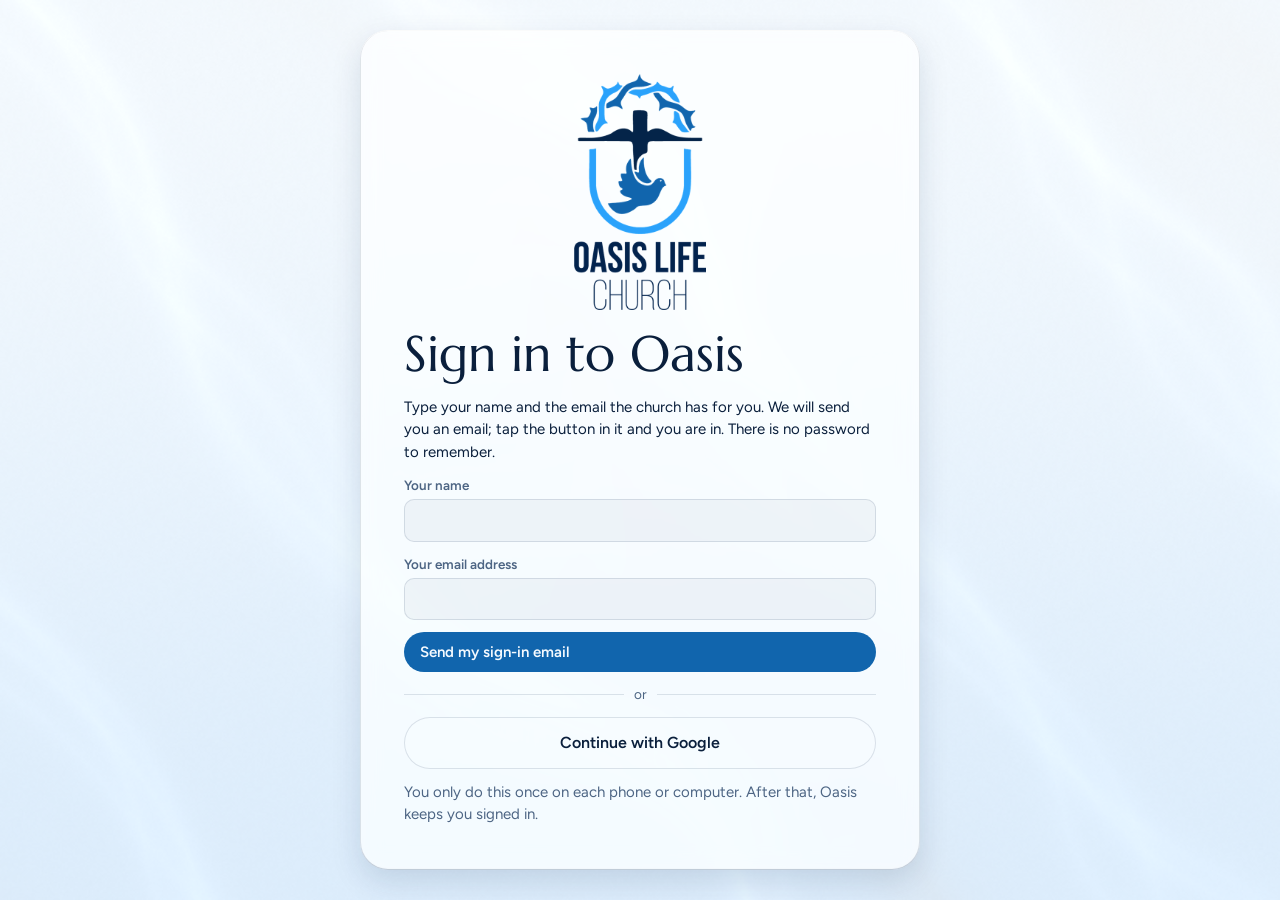
==== index.html @ c2d9fb52 "Shepherd does things: tasks, announcements, chat, prayer, rota answers, cancel meetings, opens scree" ====
<!doctype html>
<html lang="en-GB">
<head>
<meta charset="utf-8">
<meta name="viewport" content="width=device-width,initial-scale=1,viewport-fit=cover">
<meta name="robots" content="noindex">
<meta name="theme-color" content="#020B1A">
<title>Oasis</title>
<link rel="manifest" href="./manifest.webmanifest">
<link rel="icon" type="image/png" sizes="192x192" href="./icon-192.png">
<link rel="apple-touch-icon" href="./apple-touch-icon.png">
<meta name="mobile-web-app-capable" content="yes">
<meta name="apple-mobile-web-app-capable" content="yes">
<meta name="apple-mobile-web-app-title" content="Oasis">
<meta name="apple-mobile-web-app-status-bar-style" content="black-translucent">
  <script type="module" crossorigin src="./assets/web-C8eBvyVL.js"></script>
  <link rel="stylesheet" crossorigin href="./assets/web-D7QcXFnF.css">
</head>
<body>
<canvas id="scene" aria-hidden="true"></canvas>
<canvas id="water" aria-hidden="true"></canvas>
<svg width="0" height="0" style="position:absolute" aria-hidden="true"><defs id="filters"></defs></svg>
<div id="root"></div>
</body>
</html>
---- assets/web-D7QcXFnF.css ----
@font-face{font-family:Marcellus;font-style:normal;font-display:swap;font-weight:400;src:url(./marcellus-latin-ext-400-normal-DkjSXVBo.woff2) format("woff2"),url(./marcellus-latin-ext-400-normal-D06jIo1e.woff) format("woff");unicode-range:U+0100-02BA,U+02BD-02C5,U+02C7-02CC,U+02CE-02D7,U+02DD-02FF,U+0304,U+0308,U+0329,U+1D00-1DBF,U+1E00-1E9F,U+1EF2-1EFF,U+2020,U+20A0-20AB,U+20AD-20C0,U+2113,U+2C60-2C7F,U+A720-A7FF}@font-face{font-family:Marcellus;font-style:normal;font-display:swap;font-weight:400;src:url(./marcellus-latin-400-normal-86dSXJnk.woff2) format("woff2"),url(./marcellus-latin-400-normal-AvMY561b.woff) format("woff");unicode-range:U+0000-00FF,U+0131,U+0152-0153,U+02BB-02BC,U+02C6,U+02DA,U+02DC,U+0304,U+0308,U+0329,U+2000-206F,U+20AC,U+2122,U+2191,U+2193,U+2212,U+2215,U+FEFF,U+FFFD}@font-face{font-family:Figtree Variable;font-style:normal;font-display:swap;font-weight:300 900;src:url(./figtree-latin-ext-wght-normal-DCwSJGxG.woff2) format("woff2-variations");unicode-range:U+0100-02BA,U+02BD-02C5,U+02C7-02CC,U+02CE-02D7,U+02DD-02FF,U+0304,U+0308,U+0329,U+1D00-1DBF,U+1E00-1E9F,U+1EF2-1EFF,U+2020,U+20A0-20AB,U+20AD-20C0,U+2113,U+2C60-2C7F,U+A720-A7FF}@font-face{font-family:Figtree Variable;font-style:normal;font-display:swap;font-weight:300 900;src:url(./figtree-latin-wght-normal-D_ZTVpCC.woff2) format("woff2-variations");unicode-range:U+0000-00FF,U+0131,U+0152-0153,U+02BB-02BC,U+02C6,U+02DA,U+02DC,U+0304,U+0308,U+0329,U+2000-206F,U+20AC,U+2122,U+2191,U+2193,U+2212,U+2215,U+FEFF,U+FFFD}:root{--ink: #F8F1E7;--muted: #CDC1B4;--accent: #F2BC62;--on-accent: #20140A;--pane: rgba(15, 9, 18, .56);--thick: rgba(13, 8, 16, .87);--line: rgba(255, 255, 255, .13);--edge: rgba(255, 235, 205, .3);--glint: rgba(255, 226, 180, .14);--shade: rgba(5, 0, 8, .55);--comm: #FF7D92;--thanks: #F7C56C;--fus: #8FAEFF;--spec: #5FE3B3;--hot: #FF9DAD;--warm: #F7C56C;--good: #6FE3B6;--display: "Marcellus", "Trajan Pro", Georgia, serif;--body: "Figtree Variable", "Segoe UI", system-ui, sans-serif;color-scheme:dark}*{box-sizing:border-box}html,body{margin:0;min-height:100%}html{-webkit-text-size-adjust:100%;text-size-adjust:100%}body{background:linear-gradient(150deg,#2b0a18,#0e1540 50%,#0a2a22) fixed;color:var(--ink);font:15px/1.5 var(--body)}#scene{position:fixed;inset:0;width:100%;height:100%;z-index:-1;display:block}button{font:inherit;color:inherit;background:none;border:0;cursor:pointer;text-align:left}input,select,textarea{font:inherit;color:var(--ink);background:#ffffff12;border:1px solid var(--line);border-radius:10px;padding:9px 11px;width:100%;min-height:40px}select option{background:#1a1020;color:var(--ink)}input[type=checkbox]{width:18px;height:18px;min-height:0;accent-color:var(--accent)}::placeholder{color:var(--muted);opacity:.75}:focus-visible{outline:2px solid var(--accent);outline-offset:2px}h1,h2,h3,p,ol{margin:0;padding:0}h1,h2{font-family:var(--display);font-weight:400}h1{text-wrap:balance}h2{font-size:1.35rem;line-height:1.2}.dim{color:var(--muted)}.pane,.thick{position:relative;isolation:isolate;border-radius:20px;box-shadow:inset 0 1px 0 var(--edge),inset 0 0 0 1px var(--line),0 18px 44px var(--shade)}.pane{background:var(--pane);-webkit-backdrop-filter:blur(16px) saturate(150%);backdrop-filter:blur(16px) saturate(150%)}.thick{background:var(--thick);-webkit-backdrop-filter:blur(14px);backdrop-filter:blur(14px)}.pane:after,.thick:after{content:"";position:absolute;inset:0;border-radius:inherit;pointer-events:none;z-index:-1;background:radial-gradient(420px circle at var(--mx, -999px) var(--my, -999px),var(--glint),transparent 70%)}.liquid{background:linear-gradient(135deg,var(--glint),transparent 58%),#0f09124d;-webkit-backdrop-filter:blur(10px) saturate(170%);backdrop-filter:blur(10px) saturate(170%);box-shadow:inset 0 1px 1px var(--edge),inset 0 -1px 1px var(--line),inset 0 0 0 1px var(--line),0 12px 30px var(--shade)}@media(prefers-reduced-transparency:reduce){.pane,.liquid{background:var(--thick)}}.shell{display:grid;grid-template-columns:216px minmax(0,1fr);gap:22px;padding:16px max(16px,env(safe-area-inset-right,0px)) 40px max(16px,env(safe-area-inset-left,0px));max-width:1500px;margin-inline:auto;align-items:start}.rail{position:sticky;top:16px;border-radius:22px;padding:14px 12px;display:grid;gap:10px;z-index:5}.mark{font:1.7rem/1.1 var(--display);padding:4px 12px 8px}nav{position:relative;display:grid;gap:3px}nav button{position:relative;z-index:1;display:flex;align-items:center;gap:11px;height:44px;padding:0 12px;border-radius:14px;font-weight:600;color:var(--muted);transition:color .25s}nav button:hover,nav button[aria-current]{color:var(--ink)}nav svg{width:19px;height:19px;flex:none;fill:none;stroke:currentColor;stroke-width:1.7;stroke-linecap:round;stroke-linejoin:round}nav em{margin-left:auto;font:700 .72rem var(--body);padding:1px 8px;border-radius:99px;background:var(--line);color:var(--ink)}.navpill{position:absolute;left:0;top:0;border-radius:14px;transition:transform .55s cubic-bezier(.3,1.4,.5,1)}.filestate{display:grid;gap:1px;padding:10px 12px 2px;border-top:1px solid var(--line);font-size:.8rem;min-width:0}.filestate b{font-weight:600;white-space:nowrap;overflow:hidden;text-overflow:ellipsis}.filestate span{color:var(--muted)}.stage{min-width:0}.view{display:grid;gap:18px;min-width:0}.previewing{padding:8px 14px;margin-bottom:14px;border-radius:12px;background:var(--thick);color:var(--warm);font-weight:600}.hero{display:grid;grid-template-columns:minmax(0,1fr) minmax(300px,470px);gap:24px;align-items:center;min-height:440px}.hero-text{min-width:0;text-shadow:0 2px 22px rgba(0,0,0,.65)}.when{font:1.65rem/1.2 var(--display);color:var(--accent)}.hero h1{font-size:clamp(2.6rem,5.4vw,5rem);line-height:1.02;margin:8px 0 14px}.lede{font-size:1.08rem;max-width:52ch}.gap{margin-top:10px;max-width:58ch}.glassbtn{margin-top:18px;padding:11px 22px;border-radius:99px;font-weight:700;background:var(--accent);color:var(--on-accent);text-shadow:none}.glassbtn:hover{filter:brightness(1.08)}.summary{font:1.45rem/1.3 var(--display);text-shadow:0 2px 18px rgba(0,0,0,.7)}.summary b{font-weight:400;color:var(--accent)}.summary .hotnum{color:var(--hot)}.grid-a{display:grid;grid-template-columns:minmax(0,1.45fr) minmax(300px,1fr);gap:18px;align-items:start}.grid-b{display:grid;grid-template-columns:repeat(2,minmax(0,1fr));gap:18px;align-items:start}.grid-c{display:grid;grid-template-columns:minmax(0,2.3fr) minmax(260px,1fr);gap:18px;align-items:start}.col{display:grid;gap:18px;min-width:0}.panel{padding:20px 22px;min-width:0;display:grid;gap:10px;align-content:start}.phead{display:flex;justify-content:space-between;align-items:baseline;gap:12px}.link{color:var(--accent);font-weight:600;text-decoration:underline;text-underline-offset:3px;text-decoration-color:transparent;padding:2px 0}.link:hover{text-decoration-color:currentColor}.focus{list-style:none;counter-reset:f;display:grid}.focus li{counter-increment:f;border-top:1px solid var(--line)}.focus li:first-child{border-top:0}.focus button{position:relative;display:grid;gap:2px;width:100%;padding:12px 8px 12px 44px;border-radius:10px}.focus button:before{content:counter(f);position:absolute;left:8px;top:9px;font:1.5rem/1.2 var(--display);color:var(--accent)}.focus button:hover,.eline:hover,.pick:hover,tbody tr:hover{background:#ffffff0d}.ft{font-weight:600}.fm{font-size:.88rem}.fy{font-size:.8rem;color:var(--muted)}.bignum{font:3rem/1 var(--display);color:var(--hot)}.bignum span{font-size:1.1rem;color:var(--ink)}.eline{display:grid;grid-template-columns:48px minmax(0,1fr);gap:8px;align-items:center;padding:7px 6px;border-radius:10px;width:100%}.eday{font:1.5rem/1 var(--display);text-align:center}.eday small{display:block;font:.72rem var(--body);color:var(--muted);margin-top:2px}.ename{display:block;line-height:1.3}.dot{display:inline-block;width:9px;height:9px;border-radius:50%;margin-right:8px;background:var(--c);vertical-align:1px;flex:none}.c-comm{--c: var(--comm)}.c-thanks{--c: var(--thanks)}.c-fus{--c: var(--fus)}.c-spec{--c: var(--spec)}.state{display:inline-block;font-size:.76rem;font-weight:700;padding:1px 9px;border-radius:99px;border:1px solid currentColor;white-space:nowrap;text-shadow:none}.state.hot{color:var(--hot)}.state.warm{color:var(--warm)}.state.good{color:var(--good)}.state.quiet{color:var(--muted)}.rose{position:relative;width:100%;max-width:470px;aspect-ratio:1;justify-self:end;filter:drop-shadow(0 22px 50px rgba(0,0,0,.55))}.rose svg{width:100%;height:100%;display:block;overflow:visible}.lead-ring{fill:#060309db;stroke:#ffebcd57;stroke-width:1.5}.pane-glass{stroke:#060309f2;stroke-width:2.5;transition:filter .25s}.pane-glass.off{opacity:.55}.pane-g{cursor:pointer;outline:none}.pane-g .pane-glass{filter:brightness(.72) saturate(1.05)}.pane-g.on .pane-glass{filter:brightness(1.12) saturate(1.2)}.pane-g:focus-visible .pane-glass{stroke:var(--ink);stroke-width:3}.pane-g text{font:19px var(--display);fill:#fff;pointer-events:none;paint-order:stroke;stroke:#0000008c;stroke-width:3px}.rose-lens{position:absolute;left:50%;top:50%;width:41%;aspect-ratio:1;transform:translate(-50%,-50%);border-radius:50%;display:grid;align-content:center;justify-items:center;text-align:center;gap:2px;padding:12px;background:linear-gradient(140deg,var(--glint),transparent 55%),#0a050e9e;-webkit-backdrop-filter:blur(6px) saturate(160%);backdrop-filter:blur(6px) saturate(160%);box-shadow:inset 0 2px 2px var(--edge),inset 0 -2px 3px var(--line),0 10px 26px var(--shade);pointer-events:none}.rose-lens b{font:400 1.2rem/1.1 var(--display);color:var(--accent)}.rose-name{font-size:.8rem;font-weight:600;line-height:1.22;display:-webkit-box;-webkit-line-clamp:3;-webkit-box-orient:vertical;overflow:hidden}.rose-lens small{font-size:.72rem;color:var(--muted)}.pagehead{display:flex;flex-wrap:wrap;gap:10px 20px;justify-content:space-between;align-items:center;padding:6px 2px;text-shadow:0 2px 18px rgba(0,0,0,.7)}.pagehead h1{font-size:clamp(2.2rem,4.2vw,3.5rem);line-height:1.05}.pagehead .dim{color:var(--ink)}.row{display:flex;flex-wrap:wrap;gap:8px;align-items:center}.row input{width:auto;flex:1 1 130px;min-width:0}.btn{padding:8px 16px;min-height:40px;border-radius:99px;background:#ffffff1a;font-weight:600;box-shadow:inset 0 0 0 1px var(--line);text-shadow:none;white-space:nowrap}.btn:hover{background:#ffffff2b}.btn.primary{background:var(--accent);color:var(--on-accent);box-shadow:none}.btn.primary:hover{filter:brightness(1.08);background:var(--accent)}.btn.small{min-height:34px;padding:5px 13px;font-size:.86rem}.btn:disabled{opacity:.6;cursor:default}.round{width:40px;height:40px;border-radius:50%;background:#ffffff1f;text-align:center;font-size:1.25rem;line-height:1;text-shadow:none}.round:hover{background:#fff3}.chips{display:flex;flex-wrap:wrap;gap:6px}.chips button{padding:6px 13px;min-height:36px;border-radius:99px;background:#ffffff17;font-size:.86rem;font-weight:600}.chips button:hover{background:#ffffff29}.chips button[aria-pressed=true]{background:var(--accent);color:var(--on-accent)}.filters{display:grid;gap:9px;margin-bottom:4px}.search{max-width:340px}.check{display:flex;gap:9px;align-items:center;font-weight:500}.scroll{overflow-x:auto}table{width:100%;min-width:620px;border-collapse:collapse}th{text-align:left;font-size:.82rem;font-weight:600;color:var(--muted);padding:8px 12px 8px 4px}td{padding:11px 12px 11px 4px;border-top:1px solid var(--line);vertical-align:top;font-size:.94rem}tbody tr{cursor:pointer}.tt{font-weight:600}.tt .state{margin-left:8px}.n{text-align:right;font-variant-numeric:tabular-nums}.nw{white-space:nowrap}.miss{color:var(--hot);font-weight:600;font-size:.86rem;white-space:nowrap}.empty{color:var(--muted);padding:8px 0}.cal{display:grid;grid-template-columns:repeat(7,minmax(0,1fr));gap:5px}.dow{font-size:.8rem;font-weight:600;color:var(--muted);padding:2px 7px}.day{min-height:98px;padding:7px;border-radius:11px;background:#ffffff0f;display:flex;flex-direction:column;gap:4px;align-items:stretch;min-width:0}.day:hover{background:#ffffff1c}.day.sel{box-shadow:inset 0 0 0 2px var(--accent)}.day b{font-weight:600;font-size:.86rem;font-variant-numeric:tabular-nums}.day.now b{display:inline-grid;place-items:center;width:25px;height:25px;border-radius:50%;background:var(--accent);color:var(--on-accent)}.chip{font-size:.73rem;line-height:1.25;padding-left:7px;border-left:2px solid var(--c);overflow:hidden;display:-webkit-box;-webkit-line-clamp:3;-webkit-box-orient:vertical;word-break:break-word}.legend{display:flex;flex-wrap:wrap;gap:6px 16px;font-size:.84rem;color:var(--muted);margin-top:6px}.pick{display:grid;gap:3px;justify-items:start;padding:10px 8px;border-radius:10px;border-top:1px solid var(--line);width:100%;font-size:.9rem}.pn{font-weight:600;font-size:.96rem;line-height:1.3}.alert{display:grid;grid-template-columns:minmax(0,1fr) auto;gap:12px;padding:12px 0;border-top:1px solid var(--line);align-items:start}.alert p{font-size:.9rem}.at b{font-weight:700}.aa{display:flex;gap:6px}.min{display:grid;gap:7px;padding:12px 0;border-top:1px solid var(--line)}.min:first-child{border-top:0;padding-top:0}.mh{display:flex;justify-content:space-between;align-items:baseline;gap:10px}.seg{display:flex;gap:4px}.seg i{flex:1;height:9px;border-radius:3px;background:#ffffff24}.seg i.on{background:var(--accent)}.file{font-weight:700;word-break:break-word}.wrow{display:grid;grid-template-columns:minmax(0,1fr) 84px;gap:12px;align-items:center;padding:7px 0;border-top:1px solid var(--line)}.wrow label{font-weight:600}.wrow p{font-size:.84rem}.tags{display:flex;flex-wrap:wrap;gap:6px}.tags span{padding:3px 11px;border-radius:99px;background:#ffffff1a;font-size:.88rem}.tags .plain{background:none;padding:0}.lrow{display:grid;grid-template-columns:minmax(0,1fr) auto minmax(0,1fr) auto;gap:10px;padding:6px 0;border-top:1px solid var(--line);font-size:.9rem;align-items:center}.veil{position:fixed;inset:0;z-index:20;background:#06020a73;display:flex;justify-content:flex-end;animation:fade .2s}.sheet{width:min(500px,100%);height:100%;background:#100914eb;-webkit-backdrop-filter:blur(22px) saturate(160%);backdrop-filter:blur(22px) saturate(160%);box-shadow:inset 1px 0 0 var(--edge),-24px 0 60px #00000080;display:flex;flex-direction:column;animation:slide .32s cubic-bezier(.2,.9,.25,1)}.sheet header{display:flex;justify-content:space-between;align-items:center;padding:20px 22px 12px}.sheet h2{font-size:1.7rem}.x{width:40px;height:40px;border-radius:50%;text-align:center;font-size:1.5rem;line-height:1;background:#ffffff1a}.sheet-body{overflow-y:auto;padding:4px 22px 28px;flex:1}.form{display:grid;grid-template-columns:repeat(2,minmax(0,1fr));gap:13px}.field{display:grid;gap:4px;align-content:start;min-width:0}.field>span{font-size:.84rem;font-weight:600;color:var(--muted)}.wide{grid-column:1 / -1}.why,.note{padding:11px 13px;border-radius:12px;background:#ffffff0f;font-size:.9rem;display:grid;gap:6px}.why{display:block}.why span{color:var(--muted)}.why p{margin-top:6px}.note{border-left:3px solid var(--warm);justify-items:start}.linked h3{font:600 .84rem var(--body);color:var(--muted);margin-bottom:4px}.linked small{color:var(--muted)}.actions{display:flex;gap:8px;margin-top:4px}.err{color:var(--hot);font-weight:600}.toast{position:fixed;left:50%;bottom:calc(22px + env(safe-area-inset-bottom,0px));transform:translate(-50%);z-index:30;display:flex;gap:14px;align-items:center;max-width:calc(100vw - 32px);padding:11px 20px;border-radius:99px;background:#140c19e6;font-weight:600;animation:rise .3s}.toast.bad{color:var(--hot);border-radius:16px}.welcome{min-height:100vh;display:grid;place-items:center;padding:24px max(16px,env(safe-area-inset-right,0px)) 24px max(16px,env(safe-area-inset-left,0px))}.welcome-card{width:min(560px,100%);padding:clamp(24px,5vw,44px);border-radius:28px;display:grid;gap:14px;background:#0f0912ad}.w-name{color:var(--accent);font:1.15rem var(--display)}.welcome h1{font-size:clamp(2.1rem,5vw,3.1rem);line-height:1.08}@keyframes fade{0%{opacity:0}}@keyframes slide{0%{transform:translate(40px);opacity:.4}}@keyframes rise{0%{opacity:0;transform:translate(-50%,8px)}}@media(prefers-reduced-motion:reduce){.veil,.sheet,.toast{animation:none}.navpill{transition:none}}@media(max-width:1100px){.shell{grid-template-columns:minmax(0,1fr);gap:16px}.rail{position:sticky;top:8px;padding:7px}.mark,.filestate{display:none}nav{display:flex;overflow-x:auto;scrollbar-width:none}nav button{flex:0 0 auto}nav em{margin-left:2px}.hero{grid-template-columns:minmax(0,1fr) minmax(260px,370px);min-height:0}}@media(max-width:820px){.hero,.grid-a,.grid-b,.grid-c{grid-template-columns:minmax(0,1fr)}.rose{justify-self:center;max-width:400px}.day{min-height:58px;padding:5px}.chip{font-size:0;border:0;padding:0;width:9px;height:9px;border-radius:50%;background:var(--c);display:block}.panel{padding:16px}.summary{font-size:1.2rem}}@media(max-width:480px){nav svg{display:none}.form,.alert{grid-template-columns:minmax(0,1fr)}.lrow{grid-template-columns:minmax(0,1fr);gap:2px}.rose-name{font-size:.7rem}.rose-lens b{font-size:1rem}}.summary b,.bignum,.eday,.focus button:before{font-family:var(--body);font-weight:600;font-variant-numeric:tabular-nums lining-nums}.bignum span{font-family:var(--display);font-weight:400}.eday small{font-weight:400}.pane-g text{font-family:var(--body);font-weight:600;font-size:18px}.focus button:before{font-size:1.25rem;top:11px}.hero-text{position:relative;isolation:isolate}.hero-text:before{content:"";position:absolute;inset:-40px -60px -40px -40px;z-index:-1;pointer-events:none;background:radial-gradient(closest-side,rgba(6,2,10,.72),rgba(6,2,10,.45) 62%,transparent)}.pagehead{position:relative;isolation:isolate}.pagehead:before{content:"";position:absolute;inset:-14px -24px;z-index:-1;pointer-events:none;background:radial-gradient(closest-side,rgba(6,2,10,.6),transparent)}.summary{position:relative;isolation:isolate}.summary:before{content:"";position:absolute;inset:-12px -20px;z-index:-1;pointer-events:none;background:linear-gradient(90deg,rgba(6,2,10,.55),transparent 85%)}.hero{overflow:visible}body{overflow-x:clip}.pagehead:before{inset:-14px 0}.yr{font-family:var(--body);font-weight:300;font-variant-numeric:lining-nums;letter-spacing:-.01em}html{overflow-x:clip}.push{margin-left:auto}.btn.danger{color:var(--hot);background:none}.btn.danger-on{background:#b3213f;color:#fff;box-shadow:none}.btn.danger-on:hover{background:#c92a4b}.actions{flex-wrap:wrap;align-items:center}.notes-grid{display:grid;grid-template-columns:repeat(auto-fill,minmax(300px,1fr));gap:16px;align-items:start}.note-card{display:grid;gap:7px;padding:18px 20px;width:100%;border-radius:18px}.note-card:hover{background:#1c1222eb}.nt{font:1.25rem/1.2 var(--display)}.nm{font-size:.84rem}.nb{font-size:.92rem;display:-webkit-box;-webkit-line-clamp:4;-webkit-box-orient:vertical;overflow:hidden;overflow-wrap:anywhere}.nb b{font-weight:600}.charts{display:grid;grid-template-columns:repeat(2,minmax(0,1fr));gap:18px;align-items:start}.chart.wide{grid-column:1 / -1}.sub{font-size:.88rem;margin-top:2px}.mini{min-width:0}.mini td,.mini th{padding:6px 12px 6px 2px}.mini tbody tr{cursor:default}.chart .legend{margin:0 0 4px}.on-done{background:var(--accent)}.on-open{background:#ffffff4d}.on-gold,.dot.on-done{background:var(--accent)}.dot.on-open{background:#ffffff6b}.tone-hot{background:var(--hot)}.tone-warm{background:var(--warm)}.tone-good{background:var(--good)}.tone-quiet{background:#ffffff57}.hb{display:grid;grid-template-columns:minmax(96px,38%) minmax(0,1fr) 28px;gap:10px;align-items:center;padding:5px 2px;border-radius:8px;font-size:.92rem;outline-offset:0}.hb:hover{background:#ffffff0d}.hl{min-width:0;line-height:1.25}.ht{display:flex;gap:2px;height:12px;border-radius:4px;background:#ffffff0d;overflow:hidden}.ht i{display:block;height:100%;border-radius:0 4px 4px 0}.ht.split i{border-radius:0}.ht.split i:last-child{border-radius:0 4px 4px 0}.hv{text-align:right;font-weight:600;font-variant-numeric:tabular-nums}.vchart{position:relative;padding:22px 0 0 26px}.grid-lines{position:absolute;left:26px;right:0;top:22px;height:220px;pointer-events:none}.grid-lines span{position:absolute;left:0;right:0;height:1px;background:var(--line)}.grid-lines em{position:absolute;left:-24px;top:-9px;width:18px;text-align:right;font:500 .76rem var(--body);color:var(--muted);font-variant-numeric:tabular-nums}.vbars{position:relative;height:220px;display:grid;grid-template-columns:repeat(var(--n),minmax(0,1fr))}.vcol{display:flex;align-items:flex-end;justify-content:center;border-radius:6px;padding:0 12%}.vcol:hover{background:#ffffff0d}.vstack{position:relative;width:100%;max-width:34px;display:flex;flex-direction:column;gap:2px}.vstack i{display:block;min-height:2px;background:var(--c);flex-basis:0}.vstack i:nth-child(2){border-radius:4px 4px 0 0}.vtot{position:absolute;left:0;right:0;bottom:100%;text-align:center;font-size:.8rem;font-weight:600;padding-bottom:2px;font-variant-numeric:tabular-nums}.vlabels{display:grid;grid-template-columns:repeat(var(--n),minmax(0,1fr));margin-top:6px;font-size:.76rem;color:var(--muted);text-align:center}.vlabels small{display:block;font-size:.7rem}.tip{position:fixed;z-index:40;transform:translate(-50%,calc(-100% - 12px));pointer-events:none;display:grid;gap:1px;padding:8px 12px;border-radius:10px;background:#08040cf5;box-shadow:inset 0 0 0 1px var(--edge),0 10px 26px #0000008c;font-size:.84rem;white-space:nowrap}.tip b{font-weight:700}@media(max-width:820px){.charts{grid-template-columns:minmax(0,1fr)}.vlabels small{display:none}.vlabels{font-size:.62rem}.vtot{font-size:.68rem}.vcol{padding:0 6%}}.charts{--comm: #E5526C;--thanks: #BE8A29;--fus: #6786E6;--spec: #27AD80}.sevhead{display:flex;flex-wrap:wrap;gap:8px;align-items:center;margin-bottom:2px}.alert2{border-top:1px solid var(--line)}.alert-head{display:grid;grid-template-columns:minmax(0,1fr) auto 26px;gap:12px;align-items:center;width:100%;padding:12px 6px;border-radius:10px}.alert-head:hover{background:#ffffff0d}.alert-head .at{font-weight:600;line-height:1.35}.area{font-size:.82rem;text-align:right}.chev{width:26px;height:26px;border-radius:50%;display:grid;place-items:center;background:#ffffff17;font-size:1.05rem;line-height:1}.alert-body{display:grid;gap:8px;padding:2px 6px 16px;max-width:80ch}.alert-body h4,.prepblock h4{margin:8px 0 0;font:600 .86rem var(--body);color:var(--accent)}.whylist{display:grid;gap:4px}.alert-foot{display:flex;flex-wrap:wrap;gap:6px 18px;margin-top:8px}.link.quiet{color:var(--muted);font-weight:500}.taskfix{display:flex;flex-wrap:wrap;gap:8px;align-items:flex-end}.taskfix .field{flex:1 1 170px}.taskfix .btn{min-height:40px}.prep{display:grid;gap:10px}.prepblock{display:grid;gap:7px}.preptask{display:grid;gap:5px;padding:9px 11px;border-radius:12px;background:#ffffff0d}.preptask p{font-weight:600;font-size:.93rem}.preptask small{font-weight:400;color:var(--muted)}.gaps{margin:8px 0 0;padding-left:18px;display:grid;gap:3px}.hint{font-size:.84rem;color:var(--muted);margin-top:-6px}.person{display:grid;grid-template-columns:minmax(0,1fr) minmax(0,1.1fr) minmax(0,1.2fr) auto auto;gap:7px;align-items:center;padding:7px 0;border-top:1px solid var(--line)}.person b{font-weight:600;font-size:.92rem}@media(max-width:1250px){.person{grid-template-columns:minmax(0,1fr) auto auto}.person b,.person input{grid-column:1 / -1}}.veil+.veil{background:#06020a4d}.veil+.veil .sheet{background:#120a17;-webkit-backdrop-filter:none;backdrop-filter:none}.sheet-sub{font:600 .92rem var(--body);color:var(--accent);margin:8px 0 0}.small-note{font-size:.84rem}.wrow>span{justify-self:end;white-space:nowrap;font-size:.86rem}.wrow:has(>span){grid-template-columns:minmax(0,1fr) auto}.stephead{display:flex;gap:12px;align-items:flex-start;margin-bottom:10px}.stephead h2,.stephead p{margin:0}.stepnum{flex:none;width:34px;height:34px;border-radius:50%;display:grid;place-items:center;background:var(--accent);color:var(--on-accent);font-weight:700}.invite-line{display:grid;grid-template-columns:minmax(120px,1fr) minmax(0,1.4fr) minmax(0,1fr) minmax(100px,.8fr) auto;gap:8px;align-items:center;padding:10px 0;border-top:1px solid var(--line)}.invite-line .err,.invite-line .il-same{grid-column:1 / -1}.il-name{display:grid;min-width:0;overflow-wrap:anywhere}.il-name b{font-weight:600}.il-same{display:flex;flex-wrap:wrap;gap:8px;align-items:center;font-size:.86rem;color:var(--muted)}.il-same select{flex:0 1 240px;width:auto}.send-person,.personline{display:flex;flex-wrap:wrap;gap:8px 12px;align-items:center;padding:10px 0;border-top:1px solid var(--line)}.panelmsg{padding:10px 16px;border-radius:12px;background:var(--thick);margin:0 0 12px}.goodmsg{color:var(--good);font-weight:600}@media(max-width:820px){.invite-line{grid-template-columns:minmax(0,1fr)}}.invite-someone{display:grid;gap:10px;padding-top:14px;margin-top:10px;border-top:1px solid var(--line)}.invite-someone h3,.invite-someone p{margin:0}.invite-grid{display:grid;grid-template-columns:repeat(auto-fit,minmax(190px,1fr));gap:10px;align-items:end}.webshell{display:grid;gap:14px;max-width:1000px;margin-inline:auto;padding:max(10px,env(safe-area-inset-top,0px)) max(14px,env(safe-area-inset-right,0px)) 40px max(14px,env(safe-area-inset-left,0px))}.webbar{position:sticky;top:max(8px,env(safe-area-inset-top,0px));z-index:5;display:flex;flex-wrap:wrap;gap:6px 12px;align-items:center;justify-content:space-between;padding:8px 12px;border-radius:20px}.webbar .mark{padding:0 6px;font-size:1.4rem}.webnav{display:flex;gap:2px;order:3;flex:1 1 100%;overflow-x:auto;scrollbar-width:none}.webnav button{flex:1 0 auto;height:40px;padding:0 14px;border-radius:12px;font-weight:600;color:var(--muted);text-align:center}.webnav button[aria-current]{color:var(--on-accent);background:var(--accent)}.webme{display:flex;gap:8px;align-items:center}.webmain{min-width:0}.narrow{max-width:640px;margin-inline:auto;width:100%}main.webmain.narrow{padding:14px}@media(min-width:720px){.webnav{order:0;flex:0 1 auto}}.avatar{border-radius:50%;object-fit:cover;flex:none;box-shadow:inset 0 0 0 1px var(--edge);display:block}.avatar.blank{display:grid;place-items:center;font-weight:700;background:#ffffff1f;color:var(--ink)}.stack-form{display:grid;gap:12px}.profile{gap:13px}.photo-row{display:flex;flex-wrap:wrap;gap:14px;align-items:center}label.btn{display:inline-flex;align-items:center;cursor:pointer}.small{font-size:.84rem}.good{color:var(--good);font-weight:600}.consent{padding:13px 15px;border-radius:14px;background:#ffffff0d;display:grid;gap:8px}.consent h3,.deliver h3,.panel h3{font:600 .92rem var(--body);margin:4px 0 0;color:var(--accent)}.consent ul{margin:0;padding-left:18px;display:grid;gap:5px;font-size:.9rem}.danger-zone{border-top:1px solid var(--line);padding-top:10px}.taskcard{gap:12px}.tc-head{display:flex;flex-wrap:wrap;gap:8px 12px;justify-content:space-between;align-items:flex-start}.tc-head h2{flex:1 1 220px}.tc-facts{margin:0;display:grid;gap:6px}.tc-facts div{display:grid;grid-template-columns:110px minmax(0,1fr);gap:8px}.tc-facts dt{color:var(--muted);font-size:.88rem}.tc-facts dd{margin:0;font-weight:500;overflow-wrap:anywhere}.deliver{padding:11px 13px;border-radius:12px;background:#ffffff0f;display:grid;gap:3px}.deliver p{white-space:pre-wrap;overflow-wrap:anywhere}.answers .btn{min-height:46px}.section-title{margin-top:8px;text-shadow:0 2px 16px rgba(0,0,0,.7)}.invite{display:grid;grid-template-columns:repeat(auto-fit,minmax(170px,1fr));gap:9px;align-items:end}.personline{display:flex;flex-wrap:wrap;gap:8px 12px;align-items:center;padding:10px 0;border-top:1px solid var(--line)}.pl-main{flex:1 1 200px;min-width:0;display:grid;gap:1px;overflow-wrap:anywhere}.pl-main b{font-weight:600}.assignline{display:grid;grid-template-columns:minmax(0,1.6fr) minmax(130px,1fr) minmax(130px,150px);gap:10px;align-items:end;padding:11px 0;border-top:1px solid var(--line)}@media(max-width:640px){.assignline{grid-template-columns:minmax(0,1fr)}}.field.inline{min-width:120px}.tell{grid-column:1 / -1}a.btn{text-decoration:none;display:inline-flex;align-items:center;color:var(--ink)}.panel .tags span{padding:3px 11px;border-radius:99px;background:#ffffff1a;font-size:.88rem}.deliver-field{grid-column:1 / -1;order:3}.assignline .tell{order:4;display:grid;gap:4px}.install-card{margin-bottom:14px}.install-card h2{margin-top:0}.install-steps{margin:8px 0;padding-left:22px;display:grid;gap:6px}.signin-steps{margin:0;padding-left:22px;display:grid;gap:8px;font-size:1.05rem}.signin-inbox{text-align:center;text-decoration:none;justify-self:start}.signin-code{padding-top:12px;border-top:1px solid var(--line)}#water{position:fixed;inset:0;width:100%;height:100%;z-index:-1;display:none}:root[data-theme=blue-dark],:root[data-theme=blue-light]{--display: "Marcellus", Georgia, serif}:root[data-theme=blue-dark] #scene,:root[data-theme=blue-light] #scene{display:none}:root[data-theme=blue-dark]{--ink: #EAF2FB;--muted: #9EB6D2;--accent: #2AA2FB;--on-accent: #021430;--pane: rgba(4, 22, 48, .58);--thick: rgba(3, 17, 38, .9);--line: rgba(170, 210, 255, .14);--edge: rgba(205, 230, 255, .26);--glint: rgba(42, 162, 251, .12);--shade: rgba(0, 5, 16, .5);--tint: rgba(170, 210, 255, .07);--field: rgba(170, 210, 255, .07);--hot: #FF9DAD;--warm: #F5C76B;--good: #6FE3B6;--bar: rgba(3, 17, 38, .72)}:root[data-theme=blue-dark] body{background:#020b1a}:root[data-theme=blue-light]{--ink: #0A1F3C;--muted: #4D6584;--accent: #1165AD;--on-accent: #F5FAFF;--pane: rgba(255, 255, 255, .66);--thick: rgba(251, 253, 255, .93);--line: rgba(2, 35, 77, .12);--edge: rgba(255, 255, 255, .95);--glint: rgba(42, 162, 251, .1);--shade: rgba(2, 35, 77, .13);--tint: rgba(2, 35, 77, .045);--field: rgba(2, 35, 77, .04);--hot: #B4233C;--warm: #8A5800;--good: #0E7A50;--bar: rgba(255, 255, 255, .74)}:root[data-theme=blue-light] body{background:#eef5fc}:root[data-theme=blue-light] select option{background:#fff;color:var(--ink)}:root[data-theme=blue-dark] select option{background:#061a36;color:var(--ink)}:root[data-theme=blue-dark] input,:root[data-theme=blue-dark] select,:root[data-theme=blue-dark] textarea,:root[data-theme=blue-light] input,:root[data-theme=blue-light] select,:root[data-theme=blue-light] textarea{background:var(--field)}:root[data-theme=blue-light] .liquid,:root[data-theme=blue-dark] .liquid{background:var(--bar)}:root[data-theme=blue-light] .deliver,:root[data-theme=blue-light] .consent,:root[data-theme=blue-dark] .deliver,:root[data-theme=blue-dark] .consent{background:var(--tint)}:root[data-theme=blue-light] .avatar.blank{background:#1165ad24;color:var(--accent)}:root[data-theme=blue-light] .section-title,:root[data-theme=blue-light] .pagehead h1{text-shadow:none}:root[data-theme=blue-light] .welcome h1{text-shadow:none}.logo-dark{display:block}.logo-light{display:none}:root[data-theme=blue-light] .logo-dark{display:none}:root[data-theme=blue-light] .logo-light{display:block}.signin-logo{width:132px;height:auto;margin:0 auto 4px}.signin-logo img{width:100%;height:auto}.appshell{min-height:100dvh;padding:max(10px,env(safe-area-inset-top,0px)) max(16px,env(safe-area-inset-right,0px)) calc(184px + env(safe-area-inset-bottom,0px)) max(16px,env(safe-area-inset-left,0px));max-width:760px;margin-inline:auto;display:grid;gap:16px;align-content:start}.apphead{display:flex;align-items:center;gap:12px;padding:6px 2px 2px}.apphead .mark-img{width:30px;height:auto;flex:none}.apphead .mark-img img{width:100%;height:auto}.apphead .who{display:grid;line-height:1.15;min-width:0}.apphead .who b{font:1.25rem/1.1 var(--display);font-weight:400}.apphead .who span{color:var(--muted);font-size:.84rem;white-space:nowrap;overflow:hidden;text-overflow:ellipsis}.apphead .avatar{margin-left:auto}.tabbar{position:fixed;z-index:20;left:50%;bottom:calc(14px + env(safe-area-inset-bottom,0px));transform:translate(-50%);width:min(460px,calc(100% - 28px));display:grid;grid-auto-flow:column;grid-auto-columns:1fr;gap:4px;padding:6px;border-radius:26px;isolation:isolate}.tabbar button{height:auto;display:grid;justify-items:center;gap:3px;padding:8px 4px 7px;border-radius:20px;color:var(--muted);font-size:.72rem;font-weight:600;letter-spacing:.01em;transition:color .16s ease-out,background-color .16s ease-out,transform .16s ease-out}.tabbar button svg{display:block;width:24px;height:24px;fill:none;stroke:currentColor;stroke-width:1.7;stroke-linecap:round;stroke-linejoin:round}.tabbar button[aria-current]{color:var(--on-accent);background:var(--accent)}.tabbar button:active{transform:scale(.94)}.tabbar button:focus-visible{outline:2px solid var(--accent);outline-offset:2px}@media(prefers-reduced-motion:reduce){.tabbar button{transition:none}.tabbar button:active{transform:none}}.screen{animation:screen-in .22s ease-out both}@keyframes screen-in{0%{opacity:0;transform:translateY(8px)}to{opacity:1;transform:none}}@media(prefers-reduced-motion:reduce){.screen{animation:none}}.pagehead h1{font-size:clamp(1.9rem,7vw,2.6rem);line-height:1.08}.btn.big{min-height:52px;padding:0 22px;font-size:1rem;display:inline-flex;align-items:center;justify-content:center;text-align:center}.newtask{gap:14px}.newtask .two{display:grid;grid-template-columns:repeat(2,minmax(0,1fr));gap:12px}@media(max-width:380px){.newtask .two{grid-template-columns:minmax(0,1fr)}}.made{gap:14px;padding:26px 22px}.eyebrow{color:var(--accent);font-weight:700;font-size:.8rem;letter-spacing:.08em;text-transform:uppercase}.made-title{font-size:clamp(1.6rem,6vw,2.2rem);line-height:1.12;overflow-wrap:anywhere}.made-actions{display:grid;gap:10px}.made-actions .btn{width:100%}.looks{display:grid;gap:10px}.look{display:grid;grid-template-columns:54px minmax(0,1fr);gap:12px;align-items:center;padding:10px 12px;border-radius:16px;background:var(--tint, rgba(255, 255, 255, .05));box-shadow:inset 0 0 0 1px var(--line);transition:box-shadow .16s ease-out;width:100%}.look[aria-checked=true]{box-shadow:inset 0 0 0 2px var(--accent)}.look b{display:block;font-weight:600}.look span{color:var(--muted);font-size:.86rem}.swatch{width:54px;height:54px;border-radius:14px;display:grid;grid-template-columns:1fr 1fr;overflow:hidden;box-shadow:inset 0 0 0 1px var(--line)}.swatch i{display:block}.me-actions{display:flex;flex-wrap:wrap;gap:10px}:root[data-theme=blue-light] .pagehead,:root[data-theme=blue-dark] .pagehead{text-shadow:none}:root[data-theme=blue-light] .pagehead:before,:root[data-theme=blue-dark] .pagehead:before{display:none}:root[data-theme=blue-light] .pagehead .dim,:root[data-theme=blue-dark] .pagehead .dim{color:var(--muted)}.intro{position:fixed;inset:0;z-index:100;background:linear-gradient(180deg,#09151b,#081013);display:grid;place-items:center;cursor:pointer;opacity:1;transition:opacity .3s ease-in}.intro.leaving{opacity:0}.intro video{width:auto;height:min(68vh,600px);max-width:86vw;aspect-ratio:9 / 16;object-fit:contain;display:block;-webkit-mask-image:linear-gradient(180deg,transparent 0,#000 6%,#000 94%,transparent 100%);mask-image:linear-gradient(180deg,transparent 0,#000 6%,#000 94%,transparent 100%)}.intro-skip{position:absolute;bottom:calc(22px + env(safe-area-inset-bottom,0px));left:50%;transform:translate(-50%);padding:6px 14px;border-radius:99px;background:#020b1a73;color:#eaf2fbc7;font-size:.8rem;font-weight:600;letter-spacing:.02em}@media(prefers-reduced-motion:reduce){.intro{transition:none}}.tabbar{position:fixed}.tabbar,.segmented{--gap: 4px;--pad: 6px}.tab-well,.seg-well{position:absolute;z-index:0;top:var(--pad);bottom:var(--pad);left:var(--pad);width:calc((100% - 2 * var(--pad) - (var(--n) - 1) * var(--gap)) / var(--n));transform:translate(calc(var(--i) * (100% + var(--gap))));border-radius:20px;transition:transform .46s cubic-bezier(.3,1.35,.45,1),background-color .2s ease-out;pointer-events:none}.tabbar button,.segmented button{position:relative;z-index:1}.tabbar button[aria-current]{background:none;color:var(--accent)}.tabbar button[aria-current] svg{transform:translateY(-1px) scale(1.06)}.tabbar button svg{transition:transform .26s cubic-bezier(.3,1.35,.45,1)}@media(prefers-reduced-motion:reduce){.tab-well,.seg-well,.tabbar button svg{transition:none}}:root[data-theme=cathedral] .tabbar,:root[data-theme=cathedral] .segmented{background:linear-gradient(180deg,#28142cb3,#0e07129e);backdrop-filter:blur(22px) saturate(170%);-webkit-backdrop-filter:blur(22px) saturate(170%);box-shadow:inset 0 1px #ffe2b442,inset 0 -1px #0006,0 16px 36px #0500088c,0 2px 6px #0000004d}:root[data-theme=cathedral] .tabbar:before,:root[data-theme=cathedral] .segmented:before{content:"";position:absolute;inset:0;border-radius:inherit;pointer-events:none;z-index:0;opacity:.5;background:linear-gradient(115deg,#ffeccd66,#ffeccd00 32% 62%,#ffeccd24);mix-blend-mode:soft-light}:root[data-theme=cathedral] .tab-well,:root[data-theme=cathedral] .seg-well{background:#08030c99;box-shadow:inset 0 2px 7px #0000009e,inset 0 1px 2px #00000073,inset 0 -1px #ffd29638,0 1px #ffe2b41a}:root[data-theme=cathedral] .tabbar button[aria-current],:root[data-theme=cathedral] .segmented button[aria-checked=true]{color:var(--accent)}:root[data-theme=blue-light] .tabbar,:root[data-theme=blue-light] .segmented{background:linear-gradient(180deg,#ffffffd1,#e9f2fca3);backdrop-filter:blur(24px) saturate(180%);-webkit-backdrop-filter:blur(24px) saturate(180%);box-shadow:inset 0 1px #fffffff2,inset 0 -1px #02234d0f,0 14px 34px #02234d29,0 2px 6px #02234d12}:root[data-theme=blue-light] .tabbar:before,:root[data-theme=blue-light] .segmented:before,:root[data-theme=blue-dark] .tabbar:before,:root[data-theme=blue-dark] .segmented:before{content:"";position:absolute;inset:0;border-radius:inherit;pointer-events:none;z-index:0;background:linear-gradient(115deg,#ffffff6b,#fff0 32% 62%,#ffffff29);mix-blend-mode:soft-light}:root[data-theme=blue-light] .tab-well,:root[data-theme=blue-light] .seg-well{background:#1165ad1a;box-shadow:inset 0 2px 6px #02234d42,inset 0 1px 2px #02234d2e,inset 0 -1px #ffffffd9,0 1px #ffffffb3}:root[data-theme=blue-dark] .tabbar,:root[data-theme=blue-dark] .segmented{background:linear-gradient(180deg,#0e284ebd,#030e20a8);backdrop-filter:blur(24px) saturate(160%);-webkit-backdrop-filter:blur(24px) saturate(160%);box-shadow:inset 0 1px #aad7ff3d,inset 0 -1px #00000059,0 16px 36px #00040e8c,0 2px 6px #0000004d}:root[data-theme=blue-dark] .tabbar:before,:root[data-theme=blue-dark] .segmented:before{opacity:.45}:root[data-theme=blue-dark] .tab-well,:root[data-theme=blue-dark] .seg-well{background:#00081694;box-shadow:inset 0 2px 7px #0009,inset 0 1px 2px #00000073,inset 0 -1px #8cc8ff33,0 1px #aad7ff1a}.look-panel{gap:12px}.look-head{display:grid;gap:2px}.look-head .dim{font-size:.88rem}.segmented{position:relative;isolation:isolate;display:grid;grid-auto-flow:column;grid-auto-columns:1fr;gap:var(--gap);padding:var(--pad);border-radius:24px}.segmented button{display:grid;justify-items:center;gap:4px;padding:10px 4px 8px;border-radius:18px;color:var(--muted);font-size:.76rem;font-weight:600;text-align:center;transition:color .16s ease-out,transform .16s ease-out}.segmented button svg{width:22px;height:22px;fill:none;stroke:currentColor;stroke-width:1.7;stroke-linecap:round;stroke-linejoin:round}.segmented button[aria-checked=true]{color:var(--accent)}.segmented button:active{transform:scale(.95)}.segmented button:focus-visible{outline:2px solid var(--accent);outline-offset:2px}:root[data-theme=blue-light] .thick{background:linear-gradient(180deg,#ffffffeb,#f5faffd6);backdrop-filter:blur(18px) saturate(160%);-webkit-backdrop-filter:blur(18px) saturate(160%);box-shadow:inset 0 1px #fff,inset 0 0 0 1px #02234d12,0 14px 34px #02234d1a,0 2px 5px #02234d0d}:root[data-theme=blue-dark] .thick{background:linear-gradient(180deg,#0a2040cc,#031024e6);backdrop-filter:blur(18px) saturate(150%);-webkit-backdrop-filter:blur(18px) saturate(150%);box-shadow:inset 0 1px #aad7ff29,inset 0 0 0 1px #aad7ff14,0 16px 38px #00040e80}::view-transition-old(root),::view-transition-new(root){animation-duration:.38s;animation-timing-function:ease-out}.linkerr{position:fixed;top:max(14px,env(safe-area-inset-top,0px));left:16px;right:16px;z-index:30;padding:10px 14px;border-radius:12px;background:var(--thick)}.task-files{display:grid;gap:10px;padding-top:4px}.task-files h3{font:600 .92rem var(--body);color:var(--accent);margin:4px 0 0}.file-list{list-style:none;margin:0;padding:0;display:grid;gap:8px}.file-row{display:grid;grid-template-columns:44px minmax(0,1fr);gap:4px 12px;align-items:center;padding:8px;border-radius:14px;background:var(--tint, rgba(255, 255, 255, .05));box-shadow:inset 0 0 0 1px var(--line)}.file-icon,.file-thumb{width:44px;height:44px;border-radius:10px;display:grid;place-items:center;overflow:hidden;background:#7f7f7f24;color:var(--accent)}.file-icon svg,.file-thumb svg{width:22px;height:22px;fill:none;stroke:currentColor;stroke-width:1.7;stroke-linecap:round;stroke-linejoin:round}.file-thumb img{width:100%;height:100%;object-fit:cover;display:block}.file-name{display:grid;min-width:0;line-height:1.25}.file-name b{font-weight:600;white-space:nowrap;overflow:hidden;text-overflow:ellipsis}.file-name small{font-size:.8rem}.file-actions{grid-column:1 / -1;display:flex;flex-wrap:wrap;gap:6px 10px;align-items:center}@media(min-width:520px){.file-row{grid-template-columns:44px minmax(0,1fr) auto}.file-actions{grid-column:auto}}.add-files,.link-form{display:grid;gap:8px}.upload-bar{position:relative;overflow:hidden;border-radius:10px;padding:8px 12px;background:var(--tint, rgba(255, 255, 255, .05));box-shadow:inset 0 0 0 1px var(--line);font-size:.86rem}.upload-bar span{position:relative;z-index:1}.upload-bar i{position:absolute;inset:0 auto 0 0;background:color-mix(in srgb,var(--accent) 28%,transparent);transition:width .2s ease-out}.handin{display:grid;gap:10px;padding:12px;border-radius:16px;box-shadow:inset 0 0 0 1px var(--line)}.handin h3{margin:0}.review-state{margin:0;padding:10px 12px;border-radius:12px;font-weight:600}.review-state.waiting{color:var(--warm);background:color-mix(in srgb,var(--warm) 12%,transparent)}.review-state.approved{color:var(--good);background:color-mix(in srgb,var(--good) 12%,transparent)}.review-state.changes{color:var(--hot);background:color-mix(in srgb,var(--hot) 10%,transparent);display:grid;gap:4px}.review-state.changes p{font-weight:400;color:var(--ink);white-space:pre-wrap}.versions summary{cursor:pointer;color:var(--muted);font-size:.88rem;padding:4px 0}.versions[open] summary{margin-bottom:8px}.review-queue h2{display:flex;align-items:center;gap:8px}.review-queue .count{font:700 .8rem var(--body);padding:2px 9px;border-radius:99px;background:var(--accent);color:var(--on-accent)}.review-card{display:grid;gap:10px;padding:14px 0;border-top:1px solid var(--line)}.review-card:first-of-type{border-top:0}.rc-head{display:grid;gap:2px}.rc-note{margin:0;font-style:italic;color:var(--ink)}.task-files-toggle{grid-column:1 / -1;order:5}.task-files-toggle summary{cursor:pointer;color:var(--accent);font-weight:600;font-size:.9rem;padding:4px 0}.add-many{display:grid;gap:10px;padding:14px;border-radius:16px;box-shadow:inset 0 0 0 1px var(--line);margin-top:6px}.add-many h3{margin:0}.or{display:grid;grid-template-columns:1fr auto 1fr;gap:10px;align-items:center;color:var(--muted);font-size:.85rem}.or:before,.or:after{content:"";height:1px;background:var(--line)}.google-btn{width:100%}.count-setup{display:grid;grid-template-columns:1fr 1fr;gap:12px}.count-setup .field:nth-child(3){grid-column:1 / -1}.count-board{display:grid;gap:10px;margin:14px 0 18px}.counter{display:grid;grid-template-columns:1fr 64px minmax(72px,auto) 64px;align-items:center;gap:10px;padding:12px 14px;border-radius:22px}.counter-label{display:grid;gap:2px;min-width:0}.count-btn{width:64px;height:64px;border-radius:50%;font-size:2rem;font-weight:500;line-height:1;display:grid;place-items:center;touch-action:manipulation;-webkit-user-select:none;user-select:none;transition:transform .12s ease-out,background-color .16s ease-out}.count-btn.plus{background:var(--accent);color:var(--on-accent)}.count-btn.minus{box-shadow:inset 0 0 0 1.5px var(--line);color:var(--ink);background:transparent}.count-btn:active{transform:scale(.92)}.count-btn:disabled{opacity:.35}.count-btn:focus-visible,.count-num:focus-visible{outline:2px solid var(--accent);outline-offset:2px}.count-num{min-width:72px;height:56px;padding:0 6px;border-radius:14px;background:transparent;border:0;color:var(--ink);font:600 2rem/1 inherit;font-variant-numeric:tabular-nums;text-align:center}input.count-num{box-shadow:inset 0 0 0 1.5px var(--accent);width:88px}.count-total{display:flex;justify-content:space-between;align-items:baseline;margin:4px 6px 0}.count-total b{font-size:2.4rem;font-variant-numeric:tabular-nums}.trend-tiles{display:grid;grid-template-columns:repeat(auto-fit,minmax(150px,1fr));gap:10px;margin-bottom:8px}.trend-tile{display:grid;gap:2px;padding:12px;border-radius:16px;box-shadow:inset 0 0 0 1px var(--line)}.trend-tile b{font-size:1.9rem;font-variant-numeric:tabular-nums}.trend-tile .up{color:var(--good, #2e9d5b);font-weight:600}.trend-tile .down{color:var(--muted);font-weight:600}.count-list{list-style:none;padding:0;margin:0;display:grid;gap:10px}.count-list li{display:grid;grid-template-columns:110px 1fr auto;gap:12px;align-items:center}.count-when,.count-figs{display:grid;gap:1px}.count-figs{text-align:right}.count-bar{height:10px;border-radius:6px;background:var(--line);overflow:hidden}.count-bar span{display:block;height:100%;border-radius:6px;background:var(--accent)}@media(max-width:480px){.counter{grid-template-columns:1fr 56px auto 56px;padding:10px;gap:6px}.count-btn{width:56px;height:56px}.count-list li{grid-template-columns:1fr auto}.count-bar{grid-column:1 / -1;grid-row:2}}@media(prefers-reduced-motion:reduce){.count-btn{transition:none}.count-btn:active{transform:none}}.rota-when{display:grid;grid-template-columns:1fr 1.4fr;gap:12px}.rota-slots,.rota-mine{list-style:none;padding:0;margin:6px 0 14px;display:grid;gap:8px}.rota-slot{display:grid;grid-template-columns:minmax(110px,1fr) minmax(150px,1.4fr) 104px auto;gap:10px;align-items:center;padding:10px 12px;border-radius:14px;box-shadow:inset 0 0 0 1px var(--line)}.rota-slot.no{box-shadow:inset 0 0 0 1.5px color-mix(in srgb,var(--hot) 55%,transparent)}.rota-duty{display:grid;gap:1px;min-width:0}.rota-note{grid-column:1 / -1;margin:0;color:var(--muted)}.rota-state{font-size:.85rem;font-weight:600;color:var(--muted)}.rota-state.yes{color:var(--good)}.rota-state.no{color:var(--hot)}.rota-add{display:grid;grid-template-columns:1.6fr 1fr auto;gap:10px;align-items:end;margin-bottom:10px}.rota-mine li{display:grid;gap:6px;padding:12px;border-radius:14px;box-shadow:inset 0 0 0 1px var(--line)}.rota-mine p{margin:0}.rota-head{display:flex;justify-content:space-between;gap:8px;flex-wrap:wrap}.rota-what{font-size:1.15rem;font-weight:600}.my-rota{margin-bottom:14px}@media(max-width:560px){.rota-when,.rota-add{grid-template-columns:1fr}.rota-slot{grid-template-columns:1fr auto}.rota-slot select{grid-column:1 / -1;grid-row:2}}.announcements,.ann-admin{margin-bottom:14px}.ann-list,.ann-manage{list-style:none;padding:0;margin:6px 0 8px;display:grid;gap:10px}.ann-list li{display:grid;gap:4px;padding:12px 14px;border-radius:14px;box-shadow:inset 0 0 0 1px var(--line)}.ann-list li.pinned{box-shadow:inset 3px 0 0 var(--accent),inset 0 0 0 1px var(--line)}.ann-list p{margin:0}.ann-head{display:flex;gap:8px;align-items:baseline;justify-content:space-between}.ann-head b{font-size:1.05rem}.ann-body{white-space:pre-wrap;line-height:1.5}.ann-new{flex:none;font-size:.72rem;font-weight:700;padding:2px 8px;border-radius:99px;color:var(--on-accent);background:var(--accent)}.ann-form{display:grid;gap:10px;margin-bottom:10px}.ann-grid{display:grid;grid-template-columns:repeat(3,1fr);gap:10px}.ann-form .check{display:flex;gap:8px;align-items:center}.ann-manage li{display:flex;justify-content:space-between;align-items:center;gap:10px;padding:10px 12px;border-radius:12px;box-shadow:inset 0 0 0 1px var(--line)}.ann-manage li>div:first-child{display:grid;gap:2px;min-width:0}@media(max-width:560px){.ann-grid{grid-template-columns:1fr}.ann-manage li{flex-wrap:wrap}}.nc-add,.nc-admin,.my-newcomers{margin-bottom:14px}.nc-add.inline{margin:12px 0}.nc-admin .trend-tile{grid-template-rows:1fr auto}.nc-form,.nc-log{display:grid;gap:10px}.nc-form .check{display:flex;gap:8px;align-items:center}.nc-grid{display:grid;grid-template-columns:1fr 1fr;gap:10px}.nc-filter{margin:12px 0}.nc-list{list-style:none;padding:0;margin:6px 0 8px;display:grid;gap:10px}.nc-list li{display:grid;gap:6px;padding:12px 14px;border-radius:14px;box-shadow:inset 0 0 0 1px var(--line)}.nc-list p{margin:0}.nc-head{display:flex;justify-content:space-between;align-items:baseline;gap:8px;flex-wrap:wrap}.nc-head b{font-size:1.05rem}.nc-state{font-size:.82rem;font-weight:600;color:var(--muted)}.nc-state.new{color:var(--warm)}.nc-state.came_back,.nc-state.joined{color:var(--good)}.nc-who{max-width:360px}.nc-links .btn{text-decoration:none}.nc-log{padding-top:8px;border-top:1px solid var(--line)}.nc-history{margin:4px 0 0;padding-left:18px;color:var(--muted);font-size:.9rem;display:grid;gap:3px}@media(max-width:560px){.nc-grid{grid-template-columns:1fr}}.prayer-form{display:grid;gap:10px;margin-bottom:14px}.prayer-form .check{display:flex;gap:8px;align-items:center}.field-label{font-size:.85rem;font-weight:600;color:var(--muted)}.prayer-filter{margin:14px 0 6px;gap:16px}.prayer-filter .link{color:var(--muted)}.prayer-filter .link.on{color:var(--accent);font-weight:700}.prayer-list{list-style:none;padding:0;margin:6px 0 12px;display:grid;gap:10px}.prayer-list li{display:grid;gap:8px;padding:14px 16px;border-radius:18px}.prayer-list li.answered{box-shadow:inset 3px 0 0 var(--good)}.prayer-list p{margin:0}.prayer-body{white-space:pre-wrap;line-height:1.55;font-size:1.02rem}.prayer-answer{color:var(--good)}.prayer-answer-form{display:grid;gap:8px}.prayer-actions{align-items:center;gap:14px}.sg-report,.sg-panel{margin-top:14px}.sg-form,.sg-dbs-form{display:grid;gap:10px}.sg-form .check,.sg-dbs-form .check,.sg-teams .check{display:flex;gap:8px;align-items:center}.sg-emergency{margin:6px 0 10px;padding:10px 12px;border-radius:12px;color:var(--hot);background:color-mix(in srgb,var(--hot) 9%,transparent);font-size:.92rem}.sg-grid{display:grid;grid-template-columns:repeat(3,1fr);gap:10px}.sg-panel h3{margin:18px 0 6px}.sg-list{list-style:none;padding:0;margin:6px 0 8px;display:grid;gap:10px}.sg-list li{display:grid;gap:6px;padding:12px 14px;border-radius:14px;box-shadow:inset 0 0 0 1px var(--line)}.sg-list li.new{box-shadow:inset 3px 0 0 var(--hot),inset 0 0 0 1px var(--line)}.sg-list p{margin:0}.sg-head{display:flex;justify-content:space-between;align-items:baseline;gap:8px;flex-wrap:wrap}.sg-details{white-space:pre-wrap;line-height:1.5;padding:10px 12px;border-radius:10px;background:color-mix(in srgb,var(--ink) 5%,transparent)}.sg-chips{display:flex;flex-wrap:wrap;gap:6px}.sg-chip{font-size:.8rem;font-weight:600;padding:3px 10px;border-radius:99px}.sg-chip.ok{color:var(--good);background:color-mix(in srgb,var(--good) 12%,transparent)}.sg-chip.warn{color:var(--warm);background:color-mix(in srgb,var(--warm) 14%,transparent)}.sg-chip.bad{color:var(--hot);background:color-mix(in srgb,var(--hot) 11%,transparent)}.sg-warn{color:var(--hot)!important}.sg-summary{margin:4px 0}.sg-teams{display:grid;gap:6px;margin-bottom:8px}.sg-leads{margin:4px 0 8px;padding-left:18px}.sg-add-lead{max-width:340px}@media(max-width:560px){.sg-grid{grid-template-columns:1fr}}.assistant{display:grid;gap:10px;margin-bottom:18px}.assist-examples{display:flex;flex-wrap:wrap;gap:8px}.chip-btn{padding:6px 12px;border-radius:99px;font-size:.85rem;color:var(--ink);background:transparent;box-shadow:inset 0 0 0 1px var(--line)}.chip-btn:hover{box-shadow:inset 0 0 0 1.5px var(--accent)}.assist-result{display:grid;gap:10px}.assist-summary{margin:0;font-weight:600}.assist-drafts{list-style:none;padding:0;margin:0;display:grid;gap:10px}.assist-drafts li{display:grid;gap:8px;padding:12px 14px;border-radius:14px;box-shadow:inset 0 0 0 1px var(--line)}.assist-drafts li.off{opacity:.55}.assist-drafts li.done{box-shadow:inset 3px 0 0 var(--good),inset 0 0 0 1px var(--line)}.assist-include{display:flex;gap:8px;align-items:center;font-weight:600;font-size:.85rem}.assist-grid{display:grid;grid-template-columns:1.2fr 1.5fr 1.1fr 1fr;gap:10px}.assist-grid .field:first-child{grid-column:1 / -1}.assist-grid .field{min-width:0}.assist-grid input,.assist-grid select{min-width:0;width:100%;box-sizing:border-box}.assist-ann{display:grid;gap:8px;padding:12px 14px;border-radius:14px;box-shadow:inset 0 0 0 1px var(--line)}.assist-ann h3{margin:0}.newtask-or{font-size:1.05rem;margin:6px 0 10px;color:var(--muted)}@media(max-width:760px){.assist-grid{grid-template-columns:1fr 1fr}.assist-grid .field:first-child{grid-column:1 / -1}}.plan-page{--plan-ink: #eef4ff;--plan-dim: rgba(220, 232, 255, .62);--plan-line: rgba(160, 190, 255, .18);position:relative;isolation:isolate;display:grid;align-content:start;gap:18px;max-width:640px;margin:0 auto;min-height:calc(100dvh - 190px);padding:28px 18px 30px;border-radius:32px;color:var(--plan-ink);overflow:hidden;background:radial-gradient(120% 70% at 50% 0%,#1b2a6b,#0b1238 45%,#050818);box-shadow:0 30px 80px -30px #05081eb3,inset 0 0 0 1px var(--plan-line)}.plan-page:before{content:"";position:absolute;inset:-30%;z-index:-1;pointer-events:none;background:radial-gradient(40% 30% at 30% 30%,rgba(90,160,255,.22),transparent 70%),radial-gradient(35% 28% at 72% 62%,rgba(140,90,255,.2),transparent 70%);animation:plan-aurora 18s ease-in-out infinite alternate}@keyframes plan-aurora{to{transform:translate3d(6%,4%,0) rotate(8deg)}}.plan-hero{display:grid;justify-items:center;gap:12px;padding-top:8px}.orb-btn{background:none;border:0;padding:0;border-radius:50%;cursor:pointer;-webkit-tap-highlight-color:transparent}.orb-btn:disabled{cursor:progress}.orb-btn:focus-visible{outline:2px solid #8fd3ff;outline-offset:6px}.orb{--level: 0;width:min(56vw,230px);aspect-ratio:1;position:relative;transform:scale(calc(1 + var(--level) * .18));transition:transform 90ms linear;filter:drop-shadow(0 18px 40px rgba(70,110,255,.55)) drop-shadow(0 0 60px rgba(120,170,255,.35))}.orb svg{width:100%;height:100%;overflow:visible}.orb-body{transform-origin:100px 100px;animation:orb-spin 14s linear infinite}.orb circle{transform-origin:100px 100px}.orb .b2{animation:orb-a 6s ease-in-out infinite}.orb .b3{animation:orb-b 7s ease-in-out infinite}.orb .b4{animation:orb-c 5s ease-in-out infinite}.orb .b1{animation:orb-breathe 5s ease-in-out infinite}.orb-shine{mix-blend-mode:screen;animation:orb-shine 6s ease-in-out infinite}@keyframes orb-spin{to{transform:rotate(360deg)}}@keyframes orb-breathe{50%{transform:scale(1.05)}}@keyframes orb-a{0%,to{transform:translate(24px,-16px)}50%{transform:translate(-20px,18px)}}@keyframes orb-b{0%,to{transform:translate(-24px,-10px)}50%{transform:translate(16px,22px)}}@keyframes orb-c{0%,to{transform:translate(6px,26px)}50%{transform:translate(-10px,-24px)}}@keyframes orb-shine{50%{transform:translate(4px,3px) scale(1.06)}}.orb.listening .orb-body{animation-duration:8s}.orb.listening .b2{animation-duration:2.4s}.orb.listening .b3{animation-duration:2.8s}.orb.listening .b4{animation-duration:2s}.orb.listening{filter:drop-shadow(0 18px 44px rgba(80,140,255,.7)) drop-shadow(0 0 80px rgba(110,200,255,.5))}.orb.thinking .orb-body{animation-duration:3s}.orb.thinking .b2{animation:orb-morph-a 1.4s ease-in-out infinite}.orb.thinking .b3{animation:orb-morph-b 1.7s ease-in-out infinite}.orb.thinking .b4{animation:orb-morph-c 1.2s ease-in-out infinite}.orb.thinking .b1{animation:orb-pulse 1.6s ease-in-out infinite}.orb.thinking{filter:drop-shadow(0 18px 44px rgba(140,100,255,.7)) drop-shadow(0 0 90px rgba(150,120,255,.55)) hue-rotate(-12deg)}@keyframes orb-morph-a{0%,to{transform:translate(30px,-18px) scale(1.1)}50%{transform:translate(-26px,22px) scale(.85)}}@keyframes orb-morph-b{0%,to{transform:translate(-32px,-10px) scale(.9)}50%{transform:translate(24px,28px) scale(1.15)}}@keyframes orb-morph-c{0%,to{transform:translate(8px,32px) scale(1.05)}50%{transform:translate(-14px,-30px) scale(.9)}}@keyframes orb-pulse{50%{transform:scale(.9)}}.orb{transition:transform 90ms linear,width .5s cubic-bezier(.2,.8,.2,1)}.orb.review{width:110px}.plan-hero.review{gap:8px;padding-top:0}.plan-status{margin:0;color:var(--plan-dim);font-size:.95rem;letter-spacing:.01em}.plan-hero.thinking .plan-status:after{content:"";display:inline-block;width:1.2em;text-align:left;animation:plan-dots 1.2s steps(4) infinite}@keyframes plan-dots{0%{content:""}25%{content:"."}50%{content:".."}75%{content:"..."}}.plan-heard{margin:0;max-width:34ch;text-align:center;font-size:1.05rem;color:var(--plan-ink)}.plan-err{margin:0;padding:10px 14px;border-radius:14px;background:#ff6e8224;color:#ffd0d8;text-align:center}.plan-bar{display:flex;align-items:flex-end;gap:8px;padding:8px 8px 8px 16px;border-radius:28px;background:#ffffff12;box-shadow:inset 0 0 0 1px var(--plan-line);-webkit-backdrop-filter:blur(14px);backdrop-filter:blur(14px)}.plan-bar textarea{flex:1;min-width:0;resize:none;border:0;background:transparent;color:var(--plan-ink);font:inherit;font-size:1.02rem;line-height:1.4;padding:10px 0;max-height:160px;outline:none}.plan-bar textarea::placeholder{color:var(--plan-dim)}.plan-mic,.plan-send{flex:none;width:46px;height:46px;border-radius:50%;border:0;display:grid;place-items:center;cursor:pointer;transition:transform .14s ease-out,background-color .16s ease-out}.plan-mic svg,.plan-send svg{width:22px;height:22px;fill:none;stroke:currentColor;stroke-width:2;stroke-linecap:round;stroke-linejoin:round}.plan-mic{background:#ffffff1f;color:var(--plan-ink)}.plan-mic.on{background:#ff5a7a;color:#fff;animation:plan-rec 1.4s ease-in-out infinite}@keyframes plan-rec{50%{box-shadow:0 0 0 10px #ff5a7a2e}}.plan-send{background:linear-gradient(135deg,#6fc3ff,#5a5cff);color:#fff}.plan-send:disabled,.plan-mic:disabled{opacity:.35;cursor:default}.plan-mic:active,.plan-send:active{transform:scale(.92)}.plan-ideas{display:flex;flex-wrap:wrap;justify-content:center;gap:8px}.plan-ideas button{border:0;padding:7px 14px;border-radius:99px;background:#ffffff12;color:var(--plan-dim);font:inherit;font-size:.86rem;cursor:pointer;box-shadow:inset 0 0 0 1px var(--plan-line)}.plan-ideas button:hover{color:var(--plan-ink)}.plan-review{display:grid;gap:12px}.plan-cards{list-style:none;margin:0;padding:0;display:grid;gap:10px}.plan-cards li{display:grid;gap:8px;padding:12px 14px;border-radius:18px;background:#ffffff12;box-shadow:inset 0 0 0 1px var(--plan-line);-webkit-backdrop-filter:blur(12px);backdrop-filter:blur(12px);animation:plan-in .42s cubic-bezier(.2,.8,.2,1) both}.plan-cards li:nth-child(2){animation-delay:60ms}.plan-cards li:nth-child(3){animation-delay:.12s}.plan-cards li:nth-child(4){animation-delay:.18s}.plan-cards li:nth-child(n+5){animation-delay:.24s}@keyframes plan-in{0%{opacity:0;transform:translateY(10px) scale(.98)}}.plan-title{border:0;background:transparent;color:var(--plan-ink);font:inherit;font-size:1.05rem;font-weight:600;padding:2px 0;outline:none;min-width:0}.plan-title:focus{box-shadow:0 1px #8fd3ff}.plan-meta{display:grid;grid-template-columns:minmax(0,1fr) auto auto;gap:8px;align-items:center}.plan-meta select,.plan-meta input{min-width:0;height:36px;border-radius:12px;border:0;padding:0 10px;background:#ffffff1a;color:var(--plan-ink);font:inherit;font-size:.9rem;color-scheme:dark}.plan-meta option{color:#111}.plan-x{width:36px;height:36px;border-radius:50%;border:0;background:transparent;color:var(--plan-dim);font-size:1.4rem;line-height:1;cursor:pointer}.plan-x:hover{color:#ffd0d8;background:#ff6e821f}.plan-ann{display:flex;gap:10px;align-items:center;padding:10px 14px;border-radius:16px;background:#ffffff0d;color:var(--plan-dim);font-size:.92rem}.plan-ann b{color:var(--plan-ink)}.plan-actions{display:grid;gap:8px;justify-items:center}.plan-go{width:100%;height:54px;border:0;border-radius:27px;cursor:pointer;font:inherit;font-size:1.05rem;font-weight:700;color:#fff;background:linear-gradient(135deg,#6fc3ff,#5a5cff 55%,#8a4bff);box-shadow:0 14px 30px -12px #5a5cffcc}.plan-go:disabled{opacity:.5}.plan-again,.plan-manual{border:0;background:none;color:var(--plan-dim);font:inherit;font-size:.9rem;cursor:pointer;padding:6px 10px}.plan-again:hover,.plan-manual:hover{color:var(--plan-ink)}.plan-manual{justify-self:center;margin-top:auto}.flash{animation:plan-flash 2.2s ease-out}@keyframes plan-flash{0%,30%{box-shadow:0 0 0 3px var(--accent),0 0 40px -6px var(--accent)}}@media(prefers-reduced-motion:reduce){.plan-page:before,.orb-body,.orb circle,.orb-shine,.plan-mic.on,.plan-cards li{animation:none!important}.orb{transition:none}}@media(max-width:480px){.plan-page{border-radius:26px;padding:22px 12px 24px}.plan-meta{grid-template-columns:1fr 1fr auto}}.plan-note{margin:0;max-width:34ch;text-align:center;font-size:1.05rem;line-height:1.45;color:var(--plan-ink);animation:plan-note-in .26s ease-out}@keyframes plan-note-in{0%{opacity:0;transform:translateY(6px)}}.plan-bar textarea{field-sizing:content}.plan-hero.thinking .plan-heard{opacity:.8}@media(prefers-reduced-motion:reduce){.plan-note{animation:none}}.plan-page.talking .orb{width:84px}.plan-page.talking .plan-hero{grid-template-columns:auto 1fr auto;align-items:center;justify-items:start;padding-top:0}.plan-page.talking .plan-status{grid-column:2}.plan-new{grid-column:3;border:0;background:#ffffff14;color:var(--plan-dim);font:inherit;font-size:.86rem;padding:7px 14px;border-radius:99px;cursor:pointer;box-shadow:inset 0 0 0 1px var(--plan-line)}.plan-new:hover:not(:disabled){color:var(--plan-ink)}.plan-new:disabled{opacity:.4;cursor:default}.plan-thread{display:grid;gap:10px;align-content:start}.plan-msg{max-width:88%;padding:10px 14px;border-radius:20px;line-height:1.5;font-size:1rem;overflow-wrap:anywhere;animation:plan-note-in .24s ease-out}.plan-msg p,.plan-msg ul{margin:0}.plan-msg p+p,.plan-msg p+ul,.plan-msg ul+p,.plan-msg ul+ul{margin-top:8px}.plan-msg ul{padding-left:1.2em}.plan-msg li+li{margin-top:3px}.plan-msg.user{justify-self:end;background:linear-gradient(135deg,#4f8dff,#5a5cff);color:#fff;border-bottom-right-radius:6px}.plan-msg.model{justify-self:start;background:#ffffff14;box-shadow:inset 0 0 0 1px var(--plan-line);border-bottom-left-radius:6px}.plan-msg.typing{display:flex;gap:5px;padding:14px 16px}.plan-msg.typing i{width:7px;height:7px;border-radius:50%;background:var(--plan-dim);animation:plan-typing 1.1s ease-in-out infinite}.plan-msg.typing i:nth-child(2){animation-delay:.15s}.plan-msg.typing i:nth-child(3){animation-delay:.3s}@keyframes plan-typing{0%,60%,to{opacity:.35;transform:translateY(0)}30%{opacity:1;transform:translateY(-3px)}}.plan-page.talking .plan-bar{position:sticky;bottom:calc(96px + env(safe-area-inset-bottom,0px));z-index:1;background:#141c46d9}@media(prefers-reduced-motion:reduce){.plan-msg,.plan-msg.typing i{animation:none}}.plan-page.talking{overflow:clip}.admin-menu{display:grid;grid-template-columns:repeat(auto-fit,minmax(150px,1fr));gap:10px}.admin-tile{display:grid;gap:4px;align-content:start;text-align:left;padding:16px;min-height:96px;height:auto;min-width:0;overflow-wrap:anywhere;border:0;border-radius:18px;background:var(--panel, rgba(255,255,255,.06));color:inherit;font:inherit;box-shadow:inset 0 0 0 1px var(--line);cursor:pointer}.admin-tile b{display:flex;align-items:center;justify-content:space-between;gap:8px;font-size:1.02rem}.admin-tile .count{font:700 .8rem var(--body);padding:2px 9px;border-radius:99px;background:var(--accent);color:var(--on-accent)}.admin-tile:active{transform:scale(.98)}.admin-tile:focus-visible{outline:2px solid var(--accent);outline-offset:2px}.link.back{margin:0 0 4px;padding:6px 0;font-weight:600}.dashboard .dash-tile{border:0;background:none;color:inherit;font:inherit;text-align:left;cursor:pointer}.dashboard .dash-small{font-size:1.15rem}.needs-list{list-style:none;margin:0;padding:0;display:grid;gap:6px}.needs-item{width:100%;display:flex;align-items:center;gap:8px;padding:12px 14px;border:0;border-radius:14px;background:none;color:inherit;font:inherit;text-align:left;box-shadow:inset 0 0 0 1px var(--line);cursor:pointer}.needs-item b{min-width:1.6em;color:var(--accent);font-size:1.1rem}.needs-item span{margin-left:auto;opacity:.6}.rota-cal{margin:4px 0 14px}.cal-head{display:flex;align-items:center;justify-content:space-between;gap:8px;margin-bottom:8px}.cal-grid{display:grid;grid-template-columns:repeat(7,1fr);gap:4px}.cal-dow{text-align:center;font-size:.75rem;color:var(--muted);padding-bottom:2px}.cal-day{min-height:54px;display:flex;flex-direction:column;align-items:stretch;gap:3px;padding:5px 4px;border:0;border-radius:10px;background:none;color:inherit;font:inherit;box-shadow:inset 0 0 0 1px var(--line);cursor:pointer}.cal-day:disabled{cursor:default}.cal-day.out{opacity:.4}.cal-day.today .cal-num{color:var(--accent);font-weight:700}.cal-day.sel{box-shadow:inset 0 0 0 2px var(--accent)}.cal-num{font-size:.8rem;line-height:1}.cal-block{display:inline-block;height:7px;min-width:14px;border-radius:4px}.cal-day .cal-block{display:block;width:100%}.cal-block.gap{background-image:repeating-linear-gradient(45deg,transparent 0 3px,rgba(0,0,0,.5) 3px 5px);box-shadow:0 0 0 1.5px #ff6b6b}.cal-key{display:flex;flex-wrap:wrap;gap:6px 14px;margin-top:8px}.cal-key span{display:inline-flex;align-items:center;gap:6px}.cal-day small{font-size:.65rem;opacity:.75}.rota-next{margin-top:4px}.big-figure{display:flex;align-items:baseline;gap:10px;flex-wrap:wrap;margin:0 0 10px}.big-figure b{font-size:2.4rem;font-variant-numeric:tabular-nums}.big-figure .up{color:var(--good, #2e9d5b);font-weight:600}.big-figure .down{color:var(--muted);font-weight:600}.dept-list{list-style:none;margin:0;padding:0;display:grid;gap:8px}.dept-row{display:flex;justify-content:space-between;align-items:center;gap:10px;padding:10px 12px;border-radius:14px;box-shadow:inset 0 0 0 1px var(--line)}.dept-main,.dept-state{display:grid;gap:2px}.dept-state{justify-items:end;text-align:right}.checks{display:flex;flex-wrap:wrap;gap:8px 18px}.pastor-word textarea{min-height:96px}.chat-list{list-style:none;margin:0 0 10px;padding:0;display:grid;gap:8px}.chat-row{width:100%;display:flex;justify-content:space-between;align-items:center;gap:10px;padding:14px;border:0;border-radius:16px;background:var(--panel, rgba(255,255,255,.06));color:inherit;font:inherit;text-align:left;box-shadow:inset 0 0 0 1px var(--line);cursor:pointer}.chat-main{display:grid;gap:3px;min-width:0}.chat-main small{white-space:nowrap;overflow:hidden;text-overflow:ellipsis}.chat-side{display:grid;justify-items:end;gap:4px;flex:none}.chat-side .count,.lead-block .count{font:700 .8rem var(--body);padding:2px 9px;border-radius:99px;background:var(--accent);color:var(--on-accent)}.chat-thread{display:grid;gap:6px;padding-bottom:150px}.chat-day{text-align:center;margin:10px 0 4px}.chat-msg{max-width:82%;padding:9px 12px;border-radius:16px 16px 16px 4px;background:var(--panel, rgba(255,255,255,.08));box-shadow:inset 0 0 0 1px var(--line)}.chat-msg.mine{margin-left:auto;border-radius:16px 16px 4px;background:var(--accent);color:var(--on-accent);box-shadow:none}.chat-msg.mine .dim,.chat-msg.mine .link{color:inherit;opacity:.8}.chat-msg p{margin:2px 0 4px;white-space:pre-wrap;overflow-wrap:anywhere}.chat-name{font-size:.8rem;color:var(--accent)}.chat-bar{position:fixed;left:50%;transform:translate(-50%);bottom:calc(92px + env(safe-area-inset-bottom));width:min(680px,calc(100% - 24px));display:flex;gap:8px;align-items:flex-end;padding:8px;border-radius:20px;background:var(--glass, rgba(10,20,40,.85));-webkit-backdrop-filter:blur(16px);backdrop-filter:blur(16px);box-shadow:inset 0 0 0 1px var(--line);z-index:5}.chat-bar textarea{flex:1;resize:none;min-height:42px;max-height:120px}.lead-block{margin-top:12px}.needs-item.static{cursor:default;flex-wrap:wrap}.needs-item .state{margin-left:6px}.shepherd-fab{position:fixed;right:max(16px,env(safe-area-inset-right));bottom:calc(100px + env(safe-area-inset-bottom));width:56px;height:56px;border-radius:50%;border:0;display:grid;place-items:center;background:var(--accent);color:var(--on-accent);box-shadow:0 8px 24px #00000047;cursor:pointer;z-index:6}.shepherd-fab.raised{bottom:calc(166px + env(safe-area-inset-bottom))}.shepherd-fab{transition:opacity .18s ease-out,transform .18s ease-out}.shepherd-fab.quiet{opacity:0;transform:scale(.7);pointer-events:none}@media(max-width:520px){.shepherd-fab{width:50px;height:50px;bottom:calc(96px + env(safe-area-inset-bottom))}.shepherd-fab svg{width:23px;height:23px}}@media(prefers-reduced-motion:reduce){.shepherd-fab{transition:none}}.shepherd-fab:focus-visible{outline:3px solid var(--ink, #fff);outline-offset:3px}.shepherd-fab .wake-dot{position:absolute;top:6px;right:6px;width:10px;height:10px;border-radius:50%;background:#3ddc84;box-shadow:0 0 0 2px var(--accent)}.shepherd-back{position:fixed;inset:0;background:#00000059;z-index:20}.shepherd-sheet{position:fixed;left:50%;transform:translate(-50%);bottom:calc(12px + env(safe-area-inset-bottom));width:min(560px,calc(100% - 24px));max-height:min(78vh,720px);display:flex;flex-direction:column;gap:8px;padding:14px;border-radius:24px;background:var(--glass, rgba(10,20,40,.94));-webkit-backdrop-filter:blur(20px);backdrop-filter:blur(20px);box-shadow:0 20px 60px #0006,inset 0 0 0 1px var(--line);z-index:21}.shepherd-head{display:flex;align-items:center;gap:10px}.shepherd-head>span:nth-child(2){display:grid;flex:1}.shepherd-mark{width:40px;height:40px;border-radius:50%;display:grid;place-items:center;background:var(--accent);color:var(--on-accent)}.shepherd-msgs{flex:1;overflow-y:auto;display:grid;gap:6px;align-content:start;min-height:160px;padding:4px 2px}.shepherd-msgs .btn.small{margin-top:4px;padding:6px 12px;font-size:.85rem}.shepherd-hello p{margin:0 0 8px}.shepherd-ideas{display:flex;flex-wrap:wrap;gap:6px}.shepherd-ideas .chip{border:0;border-radius:99px;padding:7px 12px;font:inherit;font-size:.88rem;color:inherit;background:var(--panel, rgba(255,255,255,.08));box-shadow:inset 0 0 0 1px var(--line);cursor:pointer}.shepherd-thinking{margin:4px 0}.shepherd-bar{display:flex;gap:8px;align-items:flex-end}.shepherd-bar textarea{flex:1;resize:none;min-height:42px;max-height:110px}.shepherd-bar .mic{width:44px;height:44px;padding:0;display:grid;place-items:center;border-radius:50%;flex:none}.shepherd-bar .mic.on{background:#d93b3b;color:#fff}.shepherd-opts{display:flex;flex-wrap:wrap;gap:6px 14px;align-items:center}.suggest{margin-bottom:12px;box-shadow:inset 0 0 0 2px var(--accent)}.suggest h2{margin-bottom:4px}.suggest-list{list-style:none;margin:8px 0;padding:0;display:grid;gap:10px}.suggest-list li{display:grid;gap:4px}.suggest-list li.off{opacity:.55}.suggest-list .row{gap:8px;flex-wrap:wrap}.suggest-list select,.suggest-list input[type=date]{flex:1;min-width:140px}.meet-head{display:flex;justify-content:space-between;align-items:center;gap:10px;flex-wrap:wrap}.meet-head h2{margin:0}.meet-list{list-style:none;padding:0;margin:10px 0 4px;display:grid;gap:10px}.meet-item{display:grid;gap:8px;padding:12px 14px;border-radius:14px;box-shadow:inset 0 0 0 1px var(--line)}.meet-item.live,.meet-item.open{box-shadow:inset 3px 0 0 var(--accent),inset 0 0 0 1px var(--line)}.meet-item.cancelled{opacity:.6}.meet-item p{margin:0}.meet-title{display:flex;gap:8px;align-items:baseline;justify-content:space-between}.meet-title b{font-size:1.05rem}.meet-badge{flex:none;font-size:.72rem;font-weight:700;padding:2px 8px;border-radius:99px;box-shadow:inset 0 0 0 1px var(--line)}.meet-badge.live,.meet-badge.open{color:var(--on-accent);background:var(--accent);box-shadow:none}.meet-note{white-space:pre-wrap;line-height:1.5}.meet-actions{flex-wrap:wrap;align-items:center}.chip-btn.on{color:var(--on-accent);background:var(--accent);box-shadow:none}.meet-form{margin-top:12px}.meet-who{border:0;padding:0;margin:0;display:grid;gap:6px}.meet-who .row{flex-wrap:wrap;gap:14px}.meet-grid{grid-template-columns:repeat(auto-fit,minmax(150px,1fr))}.meet-people{display:grid;gap:6px}.meet-people ul{list-style:none;margin:0;padding:6px 10px;max-height:220px;overflow-y:auto;border-radius:12px;box-shadow:inset 0 0 0 1px var(--line)}.meet-people li{padding:5px 0}.call-room{position:fixed;inset:0;z-index:1000;display:flex;flex-direction:column;background:#111;color:#fff;padding:env(safe-area-inset-top) env(safe-area-inset-right) env(safe-area-inset-bottom) env(safe-area-inset-left)}.call-bar{display:flex;justify-content:space-between;align-items:center;gap:10px;padding:8px 14px}.call-bar b{overflow:hidden;text-overflow:ellipsis;white-space:nowrap}.call-frame{flex:1;min-height:0}.call-err{position:absolute;left:50%;top:50%;transform:translate(-50%,-50%);width:min(420px,calc(100% - 32px));padding:20px;border-radius:16px;background:#fff;color:#17202a;text-align:center;box-shadow:0 12px 40px #0006;z-index:2;display:grid;gap:14px;justify-items:center}.call-err p{margin:0;line-height:1.45}.call-note{margin:0;padding:8px 14px;background:#2b2b2b;color:#f3e6b5;font-size:.9rem}body.in-call{overflow:hidden}body.in-call .shepherd-fab,body.in-call .tabbar{display:none}.meet-form input[type=radio]{width:18px;height:18px;min-height:0;flex:none;margin:0;padding:0;accent-color:var(--accent)}.meet-who .check{white-space:nowrap}.ring-screen{position:fixed;inset:0;z-index:1100;display:flex;flex-direction:column;align-items:center;justify-content:center;gap:10px;padding:24px 16px calc(24px + env(safe-area-inset-bottom));text-align:center;color:#fff;background:radial-gradient(circle at 50% 30%,#1d3a5f,#08121f 70%)}.ring-screen h2{margin:0;font-size:1.7rem;max-width:22ch}.ring-kicker{margin:0;text-transform:uppercase;letter-spacing:.12em;font-size:.78rem;opacity:.75}.ring-who{margin:0;opacity:.85}.ring-note{margin:4px 0 0;max-width:34ch;opacity:.75;line-height:1.5}.ring-pulse{width:96px;height:96px;border-radius:50%;display:grid;place-items:center;margin-bottom:18px;background:var(--accent);color:var(--on-accent);animation:ring-pulse 1.6s ease-out infinite}.ring-pulse svg{width:44px;height:44px;fill:currentColor}@keyframes ring-pulse{0%{box-shadow:0 0 #ffffff59}to{box-shadow:0 0 0 34px #fff0}}.ring-actions{display:flex;gap:56px;margin-top:36px}.ring-btn{display:grid;justify-items:center;gap:8px;background:none;border:0;color:#fff;font:inherit;cursor:pointer}.ring-btn svg{width:68px;height:68px;padding:18px;border-radius:50%;fill:#fff;box-sizing:border-box}.ring-btn.no svg{background:#c0392b}.ring-btn.yes svg{background:#1e9e5a}.ring-btn:focus-visible svg{outline:3px solid #fff;outline-offset:3px}@media(prefers-reduced-motion:reduce){.ring-pulse{animation:none}}@property --shep-a{syntax: "<angle>"; inherits: false; initial-value: 0deg;}.shep-live{position:fixed;inset:0;z-index:1050;display:grid;grid-template-rows:auto 1fr auto;padding:max(14px,env(safe-area-inset-top)) 18px calc(18px + env(safe-area-inset-bottom));color:#fff;background:#040814e0;-webkit-backdrop-filter:blur(22px) saturate(1.2);backdrop-filter:blur(22px) saturate(1.2);overflow:hidden;animation:shep-in .26s ease-out both}@keyframes shep-in{0%{opacity:0}to{opacity:1}}.shep-edge{position:absolute;inset:0;pointer-events:none;padding:4px;border-radius:34px;background:conic-gradient(from var(--shep-a),#4f8cff,#8f6bff,#e0679a,#f5b041,#3fd0c9,#4f8cff);-webkit-mask:linear-gradient(#000 0 0) content-box,linear-gradient(#000 0 0);-webkit-mask-composite:xor;mask:linear-gradient(#000 0 0) content-box exclude,linear-gradient(#000 0 0);filter:blur(5px);opacity:.9;animation:shep-spin 5s linear infinite}.shep-live.listening .shep-edge{animation-duration:2.4s;opacity:1}.shep-live.thinking .shep-edge{animation-duration:1.4s}@keyframes shep-spin{to{--shep-a: 360deg}}.shep-round{position:relative;z-index:2;width:52px;height:52px;border-radius:50%;display:grid;place-items:center;color:#fff;background:#ffffff1f;box-shadow:inset 0 0 0 1px #ffffff24}.shep-round:disabled{opacity:.5}.shep-round:focus-visible{outline:3px solid #fff;outline-offset:3px}.shep-x{justify-self:start}.shep-mic.on{background:#fff;color:#0b1730}.shep-words{position:relative;z-index:2;align-self:start;display:grid;gap:18px;align-content:start;padding:28px 6px 200px;overflow-y:auto;max-height:100%}.shep-said{margin:0;font-size:1.15rem;line-height:1.45;color:#ffffffb8;font-style:italic}.shep-answer{margin:0;font:400 1.55rem/1.4 var(--display, inherit);white-space:pre-line;overflow-wrap:anywhere}.shep-words .err{color:#ffb4b4}.shep-glow{position:absolute;left:-20%;right:-20%;bottom:-90px;height:300px;pointer-events:none;filter:blur(34px);z-index:1}.shep-glow span{position:absolute;bottom:0;width:60%;height:100%;border-radius:50%;opacity:.75;animation:shep-breathe 3.2s ease-in-out infinite alternate}.shep-glow span:nth-child(1){left:0;background:radial-gradient(closest-side,#4f8cff,transparent)}.shep-glow span:nth-child(2){left:22%;background:radial-gradient(closest-side,#9fd8ff,transparent);animation-delay:-1.1s}.shep-glow span:nth-child(3){right:0;background:radial-gradient(closest-side,#8f6bff,transparent);animation-delay:-2.2s}.shep-live.listening .shep-glow span{animation-duration:1.1s;opacity:.95}.shep-live.thinking .shep-glow span{animation-duration:.7s}@keyframes shep-breathe{0%{transform:translateY(40px) scale(.9,.7)}to{transform:translateY(0) scaleX(1.08)}}.shep-live-bar{position:relative;z-index:2;display:grid;grid-template-columns:auto 1fr auto;align-items:center;gap:12px}.shep-state{text-align:center;font-size:.9rem;color:#fffc}@media(prefers-reduced-motion:reduce){.shep-live,.shep-edge,.shep-glow span{animation:none}}body.in-call .shep-live{display:none}.shep-words .btn{justify-self:start}
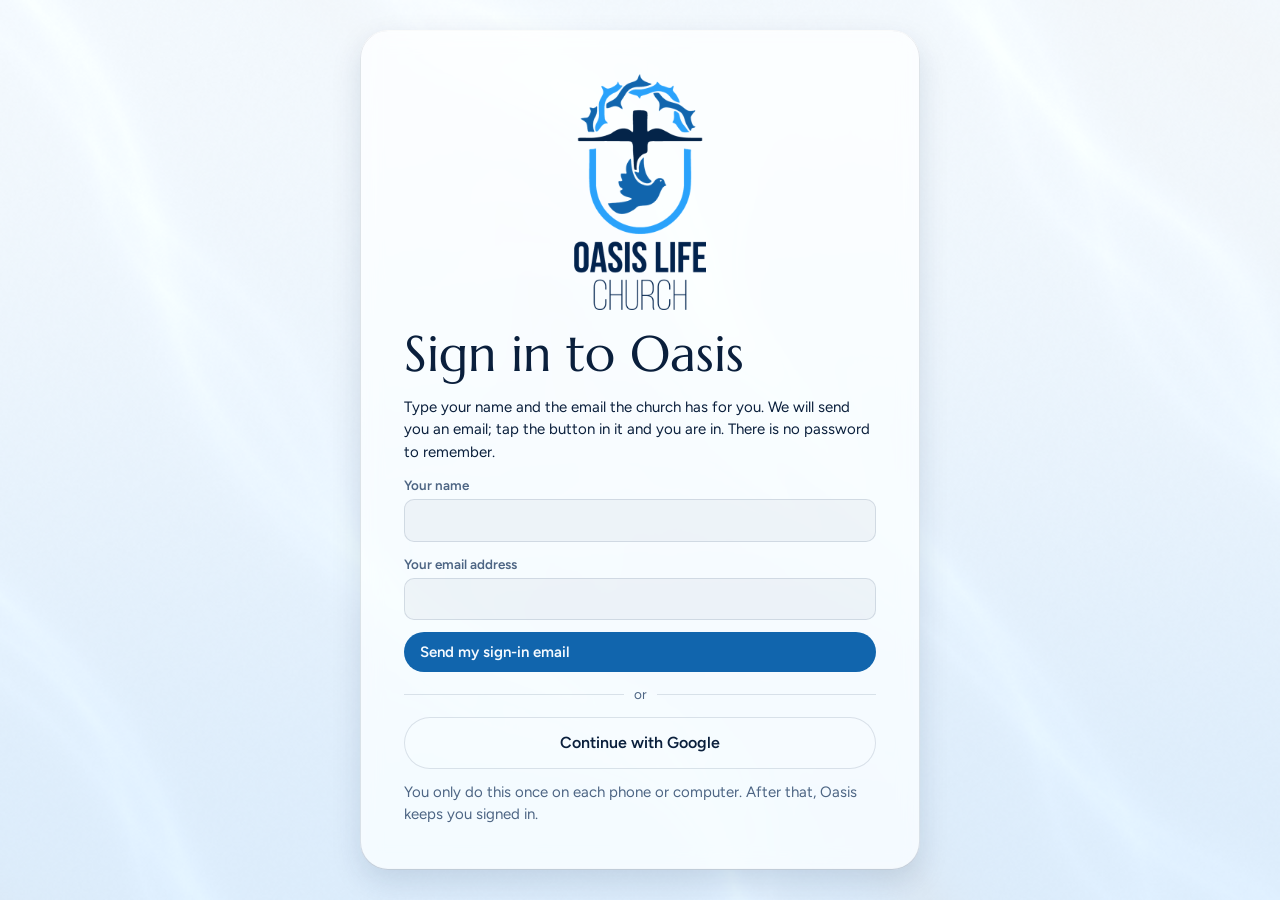
==== commit 502b876c: "Shepherd meeting notes, editing by voice, read aloud Co-Authored-By: Claude Opus 5.5 <noreply@anthro" ====
--- a/index.html
+++ b/index.html
@@ -13,8 +13,8 @@
 <meta name="apple-mobile-web-app-capable" content="yes">
 <meta name="apple-mobile-web-app-title" content="Oasis">
 <meta name="apple-mobile-web-app-status-bar-style" content="black-translucent">
-  <script type="module" crossorigin src="./assets/web-C8eBvyVL.js"></script>
-  <link rel="stylesheet" crossorigin href="./assets/web-D7QcXFnF.css">
+  <script type="module" crossorigin src="./assets/web-o01Y8phr.js"></script>
+  <link rel="stylesheet" crossorigin href="./assets/web-CcinrFg2.css">
 </head>
 <body>
 <canvas id="scene" aria-hidden="true"></canvas>
--- a/assets/web-CcinrFg2.css
+++ b/assets/web-CcinrFg2.css
@@ -0,0 +1 @@
+@font-face{font-family:Marcellus;font-style:normal;font-display:swap;font-weight:400;src:url(./marcellus-latin-ext-400-normal-DkjSXVBo.woff2) format("woff2"),url(./marcellus-latin-ext-400-normal-D06jIo1e.woff) format("woff");unicode-range:U+0100-02BA,U+02BD-02C5,U+02C7-02CC,U+02CE-02D7,U+02DD-02FF,U+0304,U+0308,U+0329,U+1D00-1DBF,U+1E00-1E9F,U+1EF2-1EFF,U+2020,U+20A0-20AB,U+20AD-20C0,U+2113,U+2C60-2C7F,U+A720-A7FF}@font-face{font-family:Marcellus;font-style:normal;font-display:swap;font-weight:400;src:url(./marcellus-latin-400-normal-86dSXJnk.woff2) format("woff2"),url(./marcellus-latin-400-normal-AvMY561b.woff) format("woff");unicode-range:U+0000-00FF,U+0131,U+0152-0153,U+02BB-02BC,U+02C6,U+02DA,U+02DC,U+0304,U+0308,U+0329,U+2000-206F,U+20AC,U+2122,U+2191,U+2193,U+2212,U+2215,U+FEFF,U+FFFD}@font-face{font-family:Figtree Variable;font-style:normal;font-display:swap;font-weight:300 900;src:url(./figtree-latin-ext-wght-normal-DCwSJGxG.woff2) format("woff2-variations");unicode-range:U+0100-02BA,U+02BD-02C5,U+02C7-02CC,U+02CE-02D7,U+02DD-02FF,U+0304,U+0308,U+0329,U+1D00-1DBF,U+1E00-1E9F,U+1EF2-1EFF,U+2020,U+20A0-20AB,U+20AD-20C0,U+2113,U+2C60-2C7F,U+A720-A7FF}@font-face{font-family:Figtree Variable;font-style:normal;font-display:swap;font-weight:300 900;src:url(./figtree-latin-wght-normal-D_ZTVpCC.woff2) format("woff2-variations");unicode-range:U+0000-00FF,U+0131,U+0152-0153,U+02BB-02BC,U+02C6,U+02DA,U+02DC,U+0304,U+0308,U+0329,U+2000-206F,U+20AC,U+2122,U+2191,U+2193,U+2212,U+2215,U+FEFF,U+FFFD}:root{--ink: #F8F1E7;--muted: #CDC1B4;--accent: #F2BC62;--on-accent: #20140A;--pane: rgba(15, 9, 18, .56);--thick: rgba(13, 8, 16, .87);--line: rgba(255, 255, 255, .13);--edge: rgba(255, 235, 205, .3);--glint: rgba(255, 226, 180, .14);--shade: rgba(5, 0, 8, .55);--comm: #FF7D92;--thanks: #F7C56C;--fus: #8FAEFF;--spec: #5FE3B3;--hot: #FF9DAD;--warm: #F7C56C;--good: #6FE3B6;--display: "Marcellus", "Trajan Pro", Georgia, serif;--body: "Figtree Variable", "Segoe UI", system-ui, sans-serif;color-scheme:dark}*{box-sizing:border-box}html,body{margin:0;min-height:100%}html{-webkit-text-size-adjust:100%;text-size-adjust:100%}body{background:linear-gradient(150deg,#2b0a18,#0e1540 50%,#0a2a22) fixed;color:var(--ink);font:15px/1.5 var(--body)}#scene{position:fixed;inset:0;width:100%;height:100%;z-index:-1;display:block}button{font:inherit;color:inherit;background:none;border:0;cursor:pointer;text-align:left}input,select,textarea{font:inherit;color:var(--ink);background:#ffffff12;border:1px solid var(--line);border-radius:10px;padding:9px 11px;width:100%;min-height:40px}select option{background:#1a1020;color:var(--ink)}input[type=checkbox]{width:18px;height:18px;min-height:0;accent-color:var(--accent)}::placeholder{color:var(--muted);opacity:.75}:focus-visible{outline:2px solid var(--accent);outline-offset:2px}h1,h2,h3,p,ol{margin:0;padding:0}h1,h2{font-family:var(--display);font-weight:400}h1{text-wrap:balance}h2{font-size:1.35rem;line-height:1.2}.dim{color:var(--muted)}.pane,.thick{position:relative;isolation:isolate;border-radius:20px;box-shadow:inset 0 1px 0 var(--edge),inset 0 0 0 1px var(--line),0 18px 44px var(--shade)}.pane{background:var(--pane);-webkit-backdrop-filter:blur(16px) saturate(150%);backdrop-filter:blur(16px) saturate(150%)}.thick{background:var(--thick);-webkit-backdrop-filter:blur(14px);backdrop-filter:blur(14px)}.pane:after,.thick:after{content:"";position:absolute;inset:0;border-radius:inherit;pointer-events:none;z-index:-1;background:radial-gradient(420px circle at var(--mx, -999px) var(--my, -999px),var(--glint),transparent 70%)}.liquid{background:linear-gradient(135deg,var(--glint),transparent 58%),#0f09124d;-webkit-backdrop-filter:blur(10px) saturate(170%);backdrop-filter:blur(10px) saturate(170%);box-shadow:inset 0 1px 1px var(--edge),inset 0 -1px 1px var(--line),inset 0 0 0 1px var(--line),0 12px 30px var(--shade)}@media(prefers-reduced-transparency:reduce){.pane,.liquid{background:var(--thick)}}.shell{display:grid;grid-template-columns:216px minmax(0,1fr);gap:22px;padding:16px max(16px,env(safe-area-inset-right,0px)) 40px max(16px,env(safe-area-inset-left,0px));max-width:1500px;margin-inline:auto;align-items:start}.rail{position:sticky;top:16px;border-radius:22px;padding:14px 12px;display:grid;gap:10px;z-index:5}.mark{font:1.7rem/1.1 var(--display);padding:4px 12px 8px}nav{position:relative;display:grid;gap:3px}nav button{position:relative;z-index:1;display:flex;align-items:center;gap:11px;height:44px;padding:0 12px;border-radius:14px;font-weight:600;color:var(--muted);transition:color .25s}nav button:hover,nav button[aria-current]{color:var(--ink)}nav svg{width:19px;height:19px;flex:none;fill:none;stroke:currentColor;stroke-width:1.7;stroke-linecap:round;stroke-linejoin:round}nav em{margin-left:auto;font:700 .72rem var(--body);padding:1px 8px;border-radius:99px;background:var(--line);color:var(--ink)}.navpill{position:absolute;left:0;top:0;border-radius:14px;transition:transform .55s cubic-bezier(.3,1.4,.5,1)}.filestate{display:grid;gap:1px;padding:10px 12px 2px;border-top:1px solid var(--line);font-size:.8rem;min-width:0}.filestate b{font-weight:600;white-space:nowrap;overflow:hidden;text-overflow:ellipsis}.filestate span{color:var(--muted)}.stage{min-width:0}.view{display:grid;gap:18px;min-width:0}.previewing{padding:8px 14px;margin-bottom:14px;border-radius:12px;background:var(--thick);color:var(--warm);font-weight:600}.hero{display:grid;grid-template-columns:minmax(0,1fr) minmax(300px,470px);gap:24px;align-items:center;min-height:440px}.hero-text{min-width:0;text-shadow:0 2px 22px rgba(0,0,0,.65)}.when{font:1.65rem/1.2 var(--display);color:var(--accent)}.hero h1{font-size:clamp(2.6rem,5.4vw,5rem);line-height:1.02;margin:8px 0 14px}.lede{font-size:1.08rem;max-width:52ch}.gap{margin-top:10px;max-width:58ch}.glassbtn{margin-top:18px;padding:11px 22px;border-radius:99px;font-weight:700;background:var(--accent);color:var(--on-accent);text-shadow:none}.glassbtn:hover{filter:brightness(1.08)}.summary{font:1.45rem/1.3 var(--display);text-shadow:0 2px 18px rgba(0,0,0,.7)}.summary b{font-weight:400;color:var(--accent)}.summary .hotnum{color:var(--hot)}.grid-a{display:grid;grid-template-columns:minmax(0,1.45fr) minmax(300px,1fr);gap:18px;align-items:start}.grid-b{display:grid;grid-template-columns:repeat(2,minmax(0,1fr));gap:18px;align-items:start}.grid-c{display:grid;grid-template-columns:minmax(0,2.3fr) minmax(260px,1fr);gap:18px;align-items:start}.col{display:grid;gap:18px;min-width:0}.panel{padding:20px 22px;min-width:0;display:grid;gap:10px;align-content:start}.phead{display:flex;justify-content:space-between;align-items:baseline;gap:12px}.link{color:var(--accent);font-weight:600;text-decoration:underline;text-underline-offset:3px;text-decoration-color:transparent;padding:2px 0}.link:hover{text-decoration-color:currentColor}.focus{list-style:none;counter-reset:f;display:grid}.focus li{counter-increment:f;border-top:1px solid var(--line)}.focus li:first-child{border-top:0}.focus button{position:relative;display:grid;gap:2px;width:100%;padding:12px 8px 12px 44px;border-radius:10px}.focus button:before{content:counter(f);position:absolute;left:8px;top:9px;font:1.5rem/1.2 var(--display);color:var(--accent)}.focus button:hover,.eline:hover,.pick:hover,tbody tr:hover{background:#ffffff0d}.ft{font-weight:600}.fm{font-size:.88rem}.fy{font-size:.8rem;color:var(--muted)}.bignum{font:3rem/1 var(--display);color:var(--hot)}.bignum span{font-size:1.1rem;color:var(--ink)}.eline{display:grid;grid-template-columns:48px minmax(0,1fr);gap:8px;align-items:center;padding:7px 6px;border-radius:10px;width:100%}.eday{font:1.5rem/1 var(--display);text-align:center}.eday small{display:block;font:.72rem var(--body);color:var(--muted);margin-top:2px}.ename{display:block;line-height:1.3}.dot{display:inline-block;width:9px;height:9px;border-radius:50%;margin-right:8px;background:var(--c);vertical-align:1px;flex:none}.c-comm{--c: var(--comm)}.c-thanks{--c: var(--thanks)}.c-fus{--c: var(--fus)}.c-spec{--c: var(--spec)}.state{display:inline-block;font-size:.76rem;font-weight:700;padding:1px 9px;border-radius:99px;border:1px solid currentColor;white-space:nowrap;text-shadow:none}.state.hot{color:var(--hot)}.state.warm{color:var(--warm)}.state.good{color:var(--good)}.state.quiet{color:var(--muted)}.rose{position:relative;width:100%;max-width:470px;aspect-ratio:1;justify-self:end;filter:drop-shadow(0 22px 50px rgba(0,0,0,.55))}.rose svg{width:100%;height:100%;display:block;overflow:visible}.lead-ring{fill:#060309db;stroke:#ffebcd57;stroke-width:1.5}.pane-glass{stroke:#060309f2;stroke-width:2.5;transition:filter .25s}.pane-glass.off{opacity:.55}.pane-g{cursor:pointer;outline:none}.pane-g .pane-glass{filter:brightness(.72) saturate(1.05)}.pane-g.on .pane-glass{filter:brightness(1.12) saturate(1.2)}.pane-g:focus-visible .pane-glass{stroke:var(--ink);stroke-width:3}.pane-g text{font:19px var(--display);fill:#fff;pointer-events:none;paint-order:stroke;stroke:#0000008c;stroke-width:3px}.rose-lens{position:absolute;left:50%;top:50%;width:41%;aspect-ratio:1;transform:translate(-50%,-50%);border-radius:50%;display:grid;align-content:center;justify-items:center;text-align:center;gap:2px;padding:12px;background:linear-gradient(140deg,var(--glint),transparent 55%),#0a050e9e;-webkit-backdrop-filter:blur(6px) saturate(160%);backdrop-filter:blur(6px) saturate(160%);box-shadow:inset 0 2px 2px var(--edge),inset 0 -2px 3px var(--line),0 10px 26px var(--shade);pointer-events:none}.rose-lens b{font:400 1.2rem/1.1 var(--display);color:var(--accent)}.rose-name{font-size:.8rem;font-weight:600;line-height:1.22;display:-webkit-box;-webkit-line-clamp:3;-webkit-box-orient:vertical;overflow:hidden}.rose-lens small{font-size:.72rem;color:var(--muted)}.pagehead{display:flex;flex-wrap:wrap;gap:10px 20px;justify-content:space-between;align-items:center;padding:6px 2px;text-shadow:0 2px 18px rgba(0,0,0,.7)}.pagehead h1{font-size:clamp(2.2rem,4.2vw,3.5rem);line-height:1.05}.pagehead .dim{color:var(--ink)}.row{display:flex;flex-wrap:wrap;gap:8px;align-items:center}.row input{width:auto;flex:1 1 130px;min-width:0}.btn{padding:8px 16px;min-height:40px;border-radius:99px;background:#ffffff1a;font-weight:600;box-shadow:inset 0 0 0 1px var(--line);text-shadow:none;white-space:nowrap}.btn:hover{background:#ffffff2b}.btn.primary{background:var(--accent);color:var(--on-accent);box-shadow:none}.btn.primary:hover{filter:brightness(1.08);background:var(--accent)}.btn.small{min-height:34px;padding:5px 13px;font-size:.86rem}.btn:disabled{opacity:.6;cursor:default}.round{width:40px;height:40px;border-radius:50%;background:#ffffff1f;text-align:center;font-size:1.25rem;line-height:1;text-shadow:none}.round:hover{background:#fff3}.chips{display:flex;flex-wrap:wrap;gap:6px}.chips button{padding:6px 13px;min-height:36px;border-radius:99px;background:#ffffff17;font-size:.86rem;font-weight:600}.chips button:hover{background:#ffffff29}.chips button[aria-pressed=true]{background:var(--accent);color:var(--on-accent)}.filters{display:grid;gap:9px;margin-bottom:4px}.search{max-width:340px}.check{display:flex;gap:9px;align-items:center;font-weight:500}.scroll{overflow-x:auto}table{width:100%;min-width:620px;border-collapse:collapse}th{text-align:left;font-size:.82rem;font-weight:600;color:var(--muted);padding:8px 12px 8px 4px}td{padding:11px 12px 11px 4px;border-top:1px solid var(--line);vertical-align:top;font-size:.94rem}tbody tr{cursor:pointer}.tt{font-weight:600}.tt .state{margin-left:8px}.n{text-align:right;font-variant-numeric:tabular-nums}.nw{white-space:nowrap}.miss{color:var(--hot);font-weight:600;font-size:.86rem;white-space:nowrap}.empty{color:var(--muted);padding:8px 0}.cal{display:grid;grid-template-columns:repeat(7,minmax(0,1fr));gap:5px}.dow{font-size:.8rem;font-weight:600;color:var(--muted);padding:2px 7px}.day{min-height:98px;padding:7px;border-radius:11px;background:#ffffff0f;display:flex;flex-direction:column;gap:4px;align-items:stretch;min-width:0}.day:hover{background:#ffffff1c}.day.sel{box-shadow:inset 0 0 0 2px var(--accent)}.day b{font-weight:600;font-size:.86rem;font-variant-numeric:tabular-nums}.day.now b{display:inline-grid;place-items:center;width:25px;height:25px;border-radius:50%;background:var(--accent);color:var(--on-accent)}.chip{font-size:.73rem;line-height:1.25;padding-left:7px;border-left:2px solid var(--c);overflow:hidden;display:-webkit-box;-webkit-line-clamp:3;-webkit-box-orient:vertical;word-break:break-word}.legend{display:flex;flex-wrap:wrap;gap:6px 16px;font-size:.84rem;color:var(--muted);margin-top:6px}.pick{display:grid;gap:3px;justify-items:start;padding:10px 8px;border-radius:10px;border-top:1px solid var(--line);width:100%;font-size:.9rem}.pn{font-weight:600;font-size:.96rem;line-height:1.3}.alert{display:grid;grid-template-columns:minmax(0,1fr) auto;gap:12px;padding:12px 0;border-top:1px solid var(--line);align-items:start}.alert p{font-size:.9rem}.at b{font-weight:700}.aa{display:flex;gap:6px}.min{display:grid;gap:7px;padding:12px 0;border-top:1px solid var(--line)}.min:first-child{border-top:0;padding-top:0}.mh{display:flex;justify-content:space-between;align-items:baseline;gap:10px}.seg{display:flex;gap:4px}.seg i{flex:1;height:9px;border-radius:3px;background:#ffffff24}.seg i.on{background:var(--accent)}.file{font-weight:700;word-break:break-word}.wrow{display:grid;grid-template-columns:minmax(0,1fr) 84px;gap:12px;align-items:center;padding:7px 0;border-top:1px solid var(--line)}.wrow label{font-weight:600}.wrow p{font-size:.84rem}.tags{display:flex;flex-wrap:wrap;gap:6px}.tags span{padding:3px 11px;border-radius:99px;background:#ffffff1a;font-size:.88rem}.tags .plain{background:none;padding:0}.lrow{display:grid;grid-template-columns:minmax(0,1fr) auto minmax(0,1fr) auto;gap:10px;padding:6px 0;border-top:1px solid var(--line);font-size:.9rem;align-items:center}.veil{position:fixed;inset:0;z-index:20;background:#06020a73;display:flex;justify-content:flex-end;animation:fade .2s}.sheet{width:min(500px,100%);height:100%;background:#100914eb;-webkit-backdrop-filter:blur(22px) saturate(160%);backdrop-filter:blur(22px) saturate(160%);box-shadow:inset 1px 0 0 var(--edge),-24px 0 60px #00000080;display:flex;flex-direction:column;animation:slide .32s cubic-bezier(.2,.9,.25,1)}.sheet header{display:flex;justify-content:space-between;align-items:center;padding:20px 22px 12px}.sheet h2{font-size:1.7rem}.x{width:40px;height:40px;border-radius:50%;text-align:center;font-size:1.5rem;line-height:1;background:#ffffff1a}.sheet-body{overflow-y:auto;padding:4px 22px 28px;flex:1}.form{display:grid;grid-template-columns:repeat(2,minmax(0,1fr));gap:13px}.field{display:grid;gap:4px;align-content:start;min-width:0}.field>span{font-size:.84rem;font-weight:600;color:var(--muted)}.wide{grid-column:1 / -1}.why,.note{padding:11px 13px;border-radius:12px;background:#ffffff0f;font-size:.9rem;display:grid;gap:6px}.why{display:block}.why span{color:var(--muted)}.why p{margin-top:6px}.note{border-left:3px solid var(--warm);justify-items:start}.linked h3{font:600 .84rem var(--body);color:var(--muted);margin-bottom:4px}.linked small{color:var(--muted)}.actions{display:flex;gap:8px;margin-top:4px}.err{color:var(--hot);font-weight:600}.toast{position:fixed;left:50%;bottom:calc(22px + env(safe-area-inset-bottom,0px));transform:translate(-50%);z-index:30;display:flex;gap:14px;align-items:center;max-width:calc(100vw - 32px);padding:11px 20px;border-radius:99px;background:#140c19e6;font-weight:600;animation:rise .3s}.toast.bad{color:var(--hot);border-radius:16px}.welcome{min-height:100vh;display:grid;place-items:center;padding:24px max(16px,env(safe-area-inset-right,0px)) 24px max(16px,env(safe-area-inset-left,0px))}.welcome-card{width:min(560px,100%);padding:clamp(24px,5vw,44px);border-radius:28px;display:grid;gap:14px;background:#0f0912ad}.w-name{color:var(--accent);font:1.15rem var(--display)}.welcome h1{font-size:clamp(2.1rem,5vw,3.1rem);line-height:1.08}@keyframes fade{0%{opacity:0}}@keyframes slide{0%{transform:translate(40px);opacity:.4}}@keyframes rise{0%{opacity:0;transform:translate(-50%,8px)}}@media(prefers-reduced-motion:reduce){.veil,.sheet,.toast{animation:none}.navpill{transition:none}}@media(max-width:1100px){.shell{grid-template-columns:minmax(0,1fr);gap:16px}.rail{position:sticky;top:8px;padding:7px}.mark,.filestate{display:none}nav{display:flex;overflow-x:auto;scrollbar-width:none}nav button{flex:0 0 auto}nav em{margin-left:2px}.hero{grid-template-columns:minmax(0,1fr) minmax(260px,370px);min-height:0}}@media(max-width:820px){.hero,.grid-a,.grid-b,.grid-c{grid-template-columns:minmax(0,1fr)}.rose{justify-self:center;max-width:400px}.day{min-height:58px;padding:5px}.chip{font-size:0;border:0;padding:0;width:9px;height:9px;border-radius:50%;background:var(--c);display:block}.panel{padding:16px}.summary{font-size:1.2rem}}@media(max-width:480px){nav svg{display:none}.form,.alert{grid-template-columns:minmax(0,1fr)}.lrow{grid-template-columns:minmax(0,1fr);gap:2px}.rose-name{font-size:.7rem}.rose-lens b{font-size:1rem}}.summary b,.bignum,.eday,.focus button:before{font-family:var(--body);font-weight:600;font-variant-numeric:tabular-nums lining-nums}.bignum span{font-family:var(--display);font-weight:400}.eday small{font-weight:400}.pane-g text{font-family:var(--body);font-weight:600;font-size:18px}.focus button:before{font-size:1.25rem;top:11px}.hero-text{position:relative;isolation:isolate}.hero-text:before{content:"";position:absolute;inset:-40px -60px -40px -40px;z-index:-1;pointer-events:none;background:radial-gradient(closest-side,rgba(6,2,10,.72),rgba(6,2,10,.45) 62%,transparent)}.pagehead{position:relative;isolation:isolate}.pagehead:before{content:"";position:absolute;inset:-14px -24px;z-index:-1;pointer-events:none;background:radial-gradient(closest-side,rgba(6,2,10,.6),transparent)}.summary{position:relative;isolation:isolate}.summary:before{content:"";position:absolute;inset:-12px -20px;z-index:-1;pointer-events:none;background:linear-gradient(90deg,rgba(6,2,10,.55),transparent 85%)}.hero{overflow:visible}body{overflow-x:clip}.pagehead:before{inset:-14px 0}.yr{font-family:var(--body);font-weight:300;font-variant-numeric:lining-nums;letter-spacing:-.01em}html{overflow-x:clip}.push{margin-left:auto}.btn.danger{color:var(--hot);background:none}.btn.danger-on{background:#b3213f;color:#fff;box-shadow:none}.btn.danger-on:hover{background:#c92a4b}.actions{flex-wrap:wrap;align-items:center}.notes-grid{display:grid;grid-template-columns:repeat(auto-fill,minmax(300px,1fr));gap:16px;align-items:start}.note-card{display:grid;gap:7px;padding:18px 20px;width:100%;border-radius:18px}.note-card:hover{background:#1c1222eb}.nt{font:1.25rem/1.2 var(--display)}.nm{font-size:.84rem}.nb{font-size:.92rem;display:-webkit-box;-webkit-line-clamp:4;-webkit-box-orient:vertical;overflow:hidden;overflow-wrap:anywhere}.nb b{font-weight:600}.charts{display:grid;grid-template-columns:repeat(2,minmax(0,1fr));gap:18px;align-items:start}.chart.wide{grid-column:1 / -1}.sub{font-size:.88rem;margin-top:2px}.mini{min-width:0}.mini td,.mini th{padding:6px 12px 6px 2px}.mini tbody tr{cursor:default}.chart .legend{margin:0 0 4px}.on-done{background:var(--accent)}.on-open{background:#ffffff4d}.on-gold,.dot.on-done{background:var(--accent)}.dot.on-open{background:#ffffff6b}.tone-hot{background:var(--hot)}.tone-warm{background:var(--warm)}.tone-good{background:var(--good)}.tone-quiet{background:#ffffff57}.hb{display:grid;grid-template-columns:minmax(96px,38%) minmax(0,1fr) 28px;gap:10px;align-items:center;padding:5px 2px;border-radius:8px;font-size:.92rem;outline-offset:0}.hb:hover{background:#ffffff0d}.hl{min-width:0;line-height:1.25}.ht{display:flex;gap:2px;height:12px;border-radius:4px;background:#ffffff0d;overflow:hidden}.ht i{display:block;height:100%;border-radius:0 4px 4px 0}.ht.split i{border-radius:0}.ht.split i:last-child{border-radius:0 4px 4px 0}.hv{text-align:right;font-weight:600;font-variant-numeric:tabular-nums}.vchart{position:relative;padding:22px 0 0 26px}.grid-lines{position:absolute;left:26px;right:0;top:22px;height:220px;pointer-events:none}.grid-lines span{position:absolute;left:0;right:0;height:1px;background:var(--line)}.grid-lines em{position:absolute;left:-24px;top:-9px;width:18px;text-align:right;font:500 .76rem var(--body);color:var(--muted);font-variant-numeric:tabular-nums}.vbars{position:relative;height:220px;display:grid;grid-template-columns:repeat(var(--n),minmax(0,1fr))}.vcol{display:flex;align-items:flex-end;justify-content:center;border-radius:6px;padding:0 12%}.vcol:hover{background:#ffffff0d}.vstack{position:relative;width:100%;max-width:34px;display:flex;flex-direction:column;gap:2px}.vstack i{display:block;min-height:2px;background:var(--c);flex-basis:0}.vstack i:nth-child(2){border-radius:4px 4px 0 0}.vtot{position:absolute;left:0;right:0;bottom:100%;text-align:center;font-size:.8rem;font-weight:600;padding-bottom:2px;font-variant-numeric:tabular-nums}.vlabels{display:grid;grid-template-columns:repeat(var(--n),minmax(0,1fr));margin-top:6px;font-size:.76rem;color:var(--muted);text-align:center}.vlabels small{display:block;font-size:.7rem}.tip{position:fixed;z-index:40;transform:translate(-50%,calc(-100% - 12px));pointer-events:none;display:grid;gap:1px;padding:8px 12px;border-radius:10px;background:#08040cf5;box-shadow:inset 0 0 0 1px var(--edge),0 10px 26px #0000008c;font-size:.84rem;white-space:nowrap}.tip b{font-weight:700}@media(max-width:820px){.charts{grid-template-columns:minmax(0,1fr)}.vlabels small{display:none}.vlabels{font-size:.62rem}.vtot{font-size:.68rem}.vcol{padding:0 6%}}.charts{--comm: #E5526C;--thanks: #BE8A29;--fus: #6786E6;--spec: #27AD80}.sevhead{display:flex;flex-wrap:wrap;gap:8px;align-items:center;margin-bottom:2px}.alert2{border-top:1px solid var(--line)}.alert-head{display:grid;grid-template-columns:minmax(0,1fr) auto 26px;gap:12px;align-items:center;width:100%;padding:12px 6px;border-radius:10px}.alert-head:hover{background:#ffffff0d}.alert-head .at{font-weight:600;line-height:1.35}.area{font-size:.82rem;text-align:right}.chev{width:26px;height:26px;border-radius:50%;display:grid;place-items:center;background:#ffffff17;font-size:1.05rem;line-height:1}.alert-body{display:grid;gap:8px;padding:2px 6px 16px;max-width:80ch}.alert-body h4,.prepblock h4{margin:8px 0 0;font:600 .86rem var(--body);color:var(--accent)}.whylist{display:grid;gap:4px}.alert-foot{display:flex;flex-wrap:wrap;gap:6px 18px;margin-top:8px}.link.quiet{color:var(--muted);font-weight:500}.taskfix{display:flex;flex-wrap:wrap;gap:8px;align-items:flex-end}.taskfix .field{flex:1 1 170px}.taskfix .btn{min-height:40px}.prep{display:grid;gap:10px}.prepblock{display:grid;gap:7px}.preptask{display:grid;gap:5px;padding:9px 11px;border-radius:12px;background:#ffffff0d}.preptask p{font-weight:600;font-size:.93rem}.preptask small{font-weight:400;color:var(--muted)}.gaps{margin:8px 0 0;padding-left:18px;display:grid;gap:3px}.hint{font-size:.84rem;color:var(--muted);margin-top:-6px}.person{display:grid;grid-template-columns:minmax(0,1fr) minmax(0,1.1fr) minmax(0,1.2fr) auto auto;gap:7px;align-items:center;padding:7px 0;border-top:1px solid var(--line)}.person b{font-weight:600;font-size:.92rem}@media(max-width:1250px){.person{grid-template-columns:minmax(0,1fr) auto auto}.person b,.person input{grid-column:1 / -1}}.veil+.veil{background:#06020a4d}.veil+.veil .sheet{background:#120a17;-webkit-backdrop-filter:none;backdrop-filter:none}.sheet-sub{font:600 .92rem var(--body);color:var(--accent);margin:8px 0 0}.small-note{font-size:.84rem}.wrow>span{justify-self:end;white-space:nowrap;font-size:.86rem}.wrow:has(>span){grid-template-columns:minmax(0,1fr) auto}.stephead{display:flex;gap:12px;align-items:flex-start;margin-bottom:10px}.stephead h2,.stephead p{margin:0}.stepnum{flex:none;width:34px;height:34px;border-radius:50%;display:grid;place-items:center;background:var(--accent);color:var(--on-accent);font-weight:700}.invite-line{display:grid;grid-template-columns:minmax(120px,1fr) minmax(0,1.4fr) minmax(0,1fr) minmax(100px,.8fr) auto;gap:8px;align-items:center;padding:10px 0;border-top:1px solid var(--line)}.invite-line .err,.invite-line .il-same{grid-column:1 / -1}.il-name{display:grid;min-width:0;overflow-wrap:anywhere}.il-name b{font-weight:600}.il-same{display:flex;flex-wrap:wrap;gap:8px;align-items:center;font-size:.86rem;color:var(--muted)}.il-same select{flex:0 1 240px;width:auto}.send-person,.personline{display:flex;flex-wrap:wrap;gap:8px 12px;align-items:center;padding:10px 0;border-top:1px solid var(--line)}.panelmsg{padding:10px 16px;border-radius:12px;background:var(--thick);margin:0 0 12px}.goodmsg{color:var(--good);font-weight:600}@media(max-width:820px){.invite-line{grid-template-columns:minmax(0,1fr)}}.invite-someone{display:grid;gap:10px;padding-top:14px;margin-top:10px;border-top:1px solid var(--line)}.invite-someone h3,.invite-someone p{margin:0}.invite-grid{display:grid;grid-template-columns:repeat(auto-fit,minmax(190px,1fr));gap:10px;align-items:end}.webshell{display:grid;gap:14px;max-width:1000px;margin-inline:auto;padding:max(10px,env(safe-area-inset-top,0px)) max(14px,env(safe-area-inset-right,0px)) 40px max(14px,env(safe-area-inset-left,0px))}.webbar{position:sticky;top:max(8px,env(safe-area-inset-top,0px));z-index:5;display:flex;flex-wrap:wrap;gap:6px 12px;align-items:center;justify-content:space-between;padding:8px 12px;border-radius:20px}.webbar .mark{padding:0 6px;font-size:1.4rem}.webnav{display:flex;gap:2px;order:3;flex:1 1 100%;overflow-x:auto;scrollbar-width:none}.webnav button{flex:1 0 auto;height:40px;padding:0 14px;border-radius:12px;font-weight:600;color:var(--muted);text-align:center}.webnav button[aria-current]{color:var(--on-accent);background:var(--accent)}.webme{display:flex;gap:8px;align-items:center}.webmain{min-width:0}.narrow{max-width:640px;margin-inline:auto;width:100%}main.webmain.narrow{padding:14px}@media(min-width:720px){.webnav{order:0;flex:0 1 auto}}.avatar{border-radius:50%;object-fit:cover;flex:none;box-shadow:inset 0 0 0 1px var(--edge);display:block}.avatar.blank{display:grid;place-items:center;font-weight:700;background:#ffffff1f;color:var(--ink)}.stack-form{display:grid;gap:12px}.profile{gap:13px}.photo-row{display:flex;flex-wrap:wrap;gap:14px;align-items:center}label.btn{display:inline-flex;align-items:center;cursor:pointer}.small{font-size:.84rem}.good{color:var(--good);font-weight:600}.consent{padding:13px 15px;border-radius:14px;background:#ffffff0d;display:grid;gap:8px}.consent h3,.deliver h3,.panel h3{font:600 .92rem var(--body);margin:4px 0 0;color:var(--accent)}.consent ul{margin:0;padding-left:18px;display:grid;gap:5px;font-size:.9rem}.danger-zone{border-top:1px solid var(--line);padding-top:10px}.taskcard{gap:12px}.tc-head{display:flex;flex-wrap:wrap;gap:8px 12px;justify-content:space-between;align-items:flex-start}.tc-head h2{flex:1 1 220px}.tc-facts{margin:0;display:grid;gap:6px}.tc-facts div{display:grid;grid-template-columns:110px minmax(0,1fr);gap:8px}.tc-facts dt{color:var(--muted);font-size:.88rem}.tc-facts dd{margin:0;font-weight:500;overflow-wrap:anywhere}.deliver{padding:11px 13px;border-radius:12px;background:#ffffff0f;display:grid;gap:3px}.deliver p{white-space:pre-wrap;overflow-wrap:anywhere}.answers .btn{min-height:46px}.section-title{margin-top:8px;text-shadow:0 2px 16px rgba(0,0,0,.7)}.invite{display:grid;grid-template-columns:repeat(auto-fit,minmax(170px,1fr));gap:9px;align-items:end}.personline{display:flex;flex-wrap:wrap;gap:8px 12px;align-items:center;padding:10px 0;border-top:1px solid var(--line)}.pl-main{flex:1 1 200px;min-width:0;display:grid;gap:1px;overflow-wrap:anywhere}.pl-main b{font-weight:600}.assignline{display:grid;grid-template-columns:minmax(0,1.6fr) minmax(130px,1fr) minmax(130px,150px);gap:10px;align-items:end;padding:11px 0;border-top:1px solid var(--line)}@media(max-width:640px){.assignline{grid-template-columns:minmax(0,1fr)}}.field.inline{min-width:120px}.tell{grid-column:1 / -1}a.btn{text-decoration:none;display:inline-flex;align-items:center;color:var(--ink)}.panel .tags span{padding:3px 11px;border-radius:99px;background:#ffffff1a;font-size:.88rem}.deliver-field{grid-column:1 / -1;order:3}.assignline .tell{order:4;display:grid;gap:4px}.install-card{margin-bottom:14px}.install-card h2{margin-top:0}.install-steps{margin:8px 0;padding-left:22px;display:grid;gap:6px}.signin-steps{margin:0;padding-left:22px;display:grid;gap:8px;font-size:1.05rem}.signin-inbox{text-align:center;text-decoration:none;justify-self:start}.signin-code{padding-top:12px;border-top:1px solid var(--line)}#water{position:fixed;inset:0;width:100%;height:100%;z-index:-1;display:none}:root[data-theme=blue-dark],:root[data-theme=blue-light]{--display: "Marcellus", Georgia, serif}:root[data-theme=blue-dark] #scene,:root[data-theme=blue-light] #scene{display:none}:root[data-theme=blue-dark]{--ink: #EAF2FB;--muted: #9EB6D2;--accent: #2AA2FB;--on-accent: #021430;--pane: rgba(4, 22, 48, .58);--thick: rgba(3, 17, 38, .9);--line: rgba(170, 210, 255, .14);--edge: rgba(205, 230, 255, .26);--glint: rgba(42, 162, 251, .12);--shade: rgba(0, 5, 16, .5);--tint: rgba(170, 210, 255, .07);--field: rgba(170, 210, 255, .07);--hot: #FF9DAD;--warm: #F5C76B;--good: #6FE3B6;--bar: rgba(3, 17, 38, .72)}:root[data-theme=blue-dark] body{background:#020b1a}:root[data-theme=blue-light]{--ink: #0A1F3C;--muted: #4D6584;--accent: #1165AD;--on-accent: #F5FAFF;--pane: rgba(255, 255, 255, .66);--thick: rgba(251, 253, 255, .93);--line: rgba(2, 35, 77, .12);--edge: rgba(255, 255, 255, .95);--glint: rgba(42, 162, 251, .1);--shade: rgba(2, 35, 77, .13);--tint: rgba(2, 35, 77, .045);--field: rgba(2, 35, 77, .04);--hot: #B4233C;--warm: #8A5800;--good: #0E7A50;--bar: rgba(255, 255, 255, .74)}:root[data-theme=blue-light] body{background:#eef5fc}:root[data-theme=blue-light] select option{background:#fff;color:var(--ink)}:root[data-theme=blue-dark] select option{background:#061a36;color:var(--ink)}:root[data-theme=blue-dark] input,:root[data-theme=blue-dark] select,:root[data-theme=blue-dark] textarea,:root[data-theme=blue-light] input,:root[data-theme=blue-light] select,:root[data-theme=blue-light] textarea{background:var(--field)}:root[data-theme=blue-light] .liquid,:root[data-theme=blue-dark] .liquid{background:var(--bar)}:root[data-theme=blue-light] .deliver,:root[data-theme=blue-light] .consent,:root[data-theme=blue-dark] .deliver,:root[data-theme=blue-dark] .consent{background:var(--tint)}:root[data-theme=blue-light] .avatar.blank{background:#1165ad24;color:var(--accent)}:root[data-theme=blue-light] .section-title,:root[data-theme=blue-light] .pagehead h1{text-shadow:none}:root[data-theme=blue-light] .welcome h1{text-shadow:none}.logo-dark{display:block}.logo-light{display:none}:root[data-theme=blue-light] .logo-dark{display:none}:root[data-theme=blue-light] .logo-light{display:block}.signin-logo{width:132px;height:auto;margin:0 auto 4px}.signin-logo img{width:100%;height:auto}.appshell{min-height:100dvh;padding:max(10px,env(safe-area-inset-top,0px)) max(16px,env(safe-area-inset-right,0px)) calc(184px + env(safe-area-inset-bottom,0px)) max(16px,env(safe-area-inset-left,0px));max-width:760px;margin-inline:auto;display:grid;gap:16px;align-content:start}.apphead{display:flex;align-items:center;gap:12px;padding:6px 2px 2px}.apphead .mark-img{width:30px;height:auto;flex:none}.apphead .mark-img img{width:100%;height:auto}.apphead .who{display:grid;line-height:1.15;min-width:0}.apphead .who b{font:1.25rem/1.1 var(--display);font-weight:400}.apphead .who span{color:var(--muted);font-size:.84rem;white-space:nowrap;overflow:hidden;text-overflow:ellipsis}.apphead .avatar{margin-left:auto}.tabbar{position:fixed;z-index:20;left:50%;bottom:calc(14px + env(safe-area-inset-bottom,0px));transform:translate(-50%);width:min(460px,calc(100% - 28px));display:grid;grid-auto-flow:column;grid-auto-columns:1fr;gap:4px;padding:6px;border-radius:26px;isolation:isolate}.tabbar button{height:auto;display:grid;justify-items:center;gap:3px;padding:8px 4px 7px;border-radius:20px;color:var(--muted);font-size:.72rem;font-weight:600;letter-spacing:.01em;transition:color .16s ease-out,background-color .16s ease-out,transform .16s ease-out}.tabbar button svg{display:block;width:24px;height:24px;fill:none;stroke:currentColor;stroke-width:1.7;stroke-linecap:round;stroke-linejoin:round}.tabbar button[aria-current]{color:var(--on-accent);background:var(--accent)}.tabbar button:active{transform:scale(.94)}.tabbar button:focus-visible{outline:2px solid var(--accent);outline-offset:2px}@media(prefers-reduced-motion:reduce){.tabbar button{transition:none}.tabbar button:active{transform:none}}.screen{animation:screen-in .22s ease-out both}@keyframes screen-in{0%{opacity:0;transform:translateY(8px)}to{opacity:1;transform:none}}@media(prefers-reduced-motion:reduce){.screen{animation:none}}.pagehead h1{font-size:clamp(1.9rem,7vw,2.6rem);line-height:1.08}.btn.big{min-height:52px;padding:0 22px;font-size:1rem;display:inline-flex;align-items:center;justify-content:center;text-align:center}.newtask{gap:14px}.newtask .two{display:grid;grid-template-columns:repeat(2,minmax(0,1fr));gap:12px}@media(max-width:380px){.newtask .two{grid-template-columns:minmax(0,1fr)}}.made{gap:14px;padding:26px 22px}.eyebrow{color:var(--accent);font-weight:700;font-size:.8rem;letter-spacing:.08em;text-transform:uppercase}.made-title{font-size:clamp(1.6rem,6vw,2.2rem);line-height:1.12;overflow-wrap:anywhere}.made-actions{display:grid;gap:10px}.made-actions .btn{width:100%}.looks{display:grid;gap:10px}.look{display:grid;grid-template-columns:54px minmax(0,1fr);gap:12px;align-items:center;padding:10px 12px;border-radius:16px;background:var(--tint, rgba(255, 255, 255, .05));box-shadow:inset 0 0 0 1px var(--line);transition:box-shadow .16s ease-out;width:100%}.look[aria-checked=true]{box-shadow:inset 0 0 0 2px var(--accent)}.look b{display:block;font-weight:600}.look span{color:var(--muted);font-size:.86rem}.swatch{width:54px;height:54px;border-radius:14px;display:grid;grid-template-columns:1fr 1fr;overflow:hidden;box-shadow:inset 0 0 0 1px var(--line)}.swatch i{display:block}.me-actions{display:flex;flex-wrap:wrap;gap:10px}:root[data-theme=blue-light] .pagehead,:root[data-theme=blue-dark] .pagehead{text-shadow:none}:root[data-theme=blue-light] .pagehead:before,:root[data-theme=blue-dark] .pagehead:before{display:none}:root[data-theme=blue-light] .pagehead .dim,:root[data-theme=blue-dark] .pagehead .dim{color:var(--muted)}.intro{position:fixed;inset:0;z-index:100;background:linear-gradient(180deg,#09151b,#081013);display:grid;place-items:center;cursor:pointer;opacity:1;transition:opacity .3s ease-in}.intro.leaving{opacity:0}.intro video{width:auto;height:min(68vh,600px);max-width:86vw;aspect-ratio:9 / 16;object-fit:contain;display:block;-webkit-mask-image:linear-gradient(180deg,transparent 0,#000 6%,#000 94%,transparent 100%);mask-image:linear-gradient(180deg,transparent 0,#000 6%,#000 94%,transparent 100%)}.intro-skip{position:absolute;bottom:calc(22px + env(safe-area-inset-bottom,0px));left:50%;transform:translate(-50%);padding:6px 14px;border-radius:99px;background:#020b1a73;color:#eaf2fbc7;font-size:.8rem;font-weight:600;letter-spacing:.02em}@media(prefers-reduced-motion:reduce){.intro{transition:none}}.tabbar{position:fixed}.tabbar,.segmented{--gap: 4px;--pad: 6px}.tab-well,.seg-well{position:absolute;z-index:0;top:var(--pad);bottom:var(--pad);left:var(--pad);width:calc((100% - 2 * var(--pad) - (var(--n) - 1) * var(--gap)) / var(--n));transform:translate(calc(var(--i) * (100% + var(--gap))));border-radius:20px;transition:transform .46s cubic-bezier(.3,1.35,.45,1),background-color .2s ease-out;pointer-events:none}.tabbar button,.segmented button{position:relative;z-index:1}.tabbar button[aria-current]{background:none;color:var(--accent)}.tabbar button[aria-current] svg{transform:translateY(-1px) scale(1.06)}.tabbar button svg{transition:transform .26s cubic-bezier(.3,1.35,.45,1)}@media(prefers-reduced-motion:reduce){.tab-well,.seg-well,.tabbar button svg{transition:none}}:root[data-theme=cathedral] .tabbar,:root[data-theme=cathedral] .segmented{background:linear-gradient(180deg,#28142cb3,#0e07129e);backdrop-filter:blur(22px) saturate(170%);-webkit-backdrop-filter:blur(22px) saturate(170%);box-shadow:inset 0 1px #ffe2b442,inset 0 -1px #0006,0 16px 36px #0500088c,0 2px 6px #0000004d}:root[data-theme=cathedral] .tabbar:before,:root[data-theme=cathedral] .segmented:before{content:"";position:absolute;inset:0;border-radius:inherit;pointer-events:none;z-index:0;opacity:.5;background:linear-gradient(115deg,#ffeccd66,#ffeccd00 32% 62%,#ffeccd24);mix-blend-mode:soft-light}:root[data-theme=cathedral] .tab-well,:root[data-theme=cathedral] .seg-well{background:#08030c99;box-shadow:inset 0 2px 7px #0000009e,inset 0 1px 2px #00000073,inset 0 -1px #ffd29638,0 1px #ffe2b41a}:root[data-theme=cathedral] .tabbar button[aria-current],:root[data-theme=cathedral] .segmented button[aria-checked=true]{color:var(--accent)}:root[data-theme=blue-light] .tabbar,:root[data-theme=blue-light] .segmented{background:linear-gradient(180deg,#ffffffd1,#e9f2fca3);backdrop-filter:blur(24px) saturate(180%);-webkit-backdrop-filter:blur(24px) saturate(180%);box-shadow:inset 0 1px #fffffff2,inset 0 -1px #02234d0f,0 14px 34px #02234d29,0 2px 6px #02234d12}:root[data-theme=blue-light] .tabbar:before,:root[data-theme=blue-light] .segmented:before,:root[data-theme=blue-dark] .tabbar:before,:root[data-theme=blue-dark] .segmented:before{content:"";position:absolute;inset:0;border-radius:inherit;pointer-events:none;z-index:0;background:linear-gradient(115deg,#ffffff6b,#fff0 32% 62%,#ffffff29);mix-blend-mode:soft-light}:root[data-theme=blue-light] .tab-well,:root[data-theme=blue-light] .seg-well{background:#1165ad1a;box-shadow:inset 0 2px 6px #02234d42,inset 0 1px 2px #02234d2e,inset 0 -1px #ffffffd9,0 1px #ffffffb3}:root[data-theme=blue-dark] .tabbar,:root[data-theme=blue-dark] .segmented{background:linear-gradient(180deg,#0e284ebd,#030e20a8);backdrop-filter:blur(24px) saturate(160%);-webkit-backdrop-filter:blur(24px) saturate(160%);box-shadow:inset 0 1px #aad7ff3d,inset 0 -1px #00000059,0 16px 36px #00040e8c,0 2px 6px #0000004d}:root[data-theme=blue-dark] .tabbar:before,:root[data-theme=blue-dark] .segmented:before{opacity:.45}:root[data-theme=blue-dark] .tab-well,:root[data-theme=blue-dark] .seg-well{background:#00081694;box-shadow:inset 0 2px 7px #0009,inset 0 1px 2px #00000073,inset 0 -1px #8cc8ff33,0 1px #aad7ff1a}.look-panel{gap:12px}.look-head{display:grid;gap:2px}.look-head .dim{font-size:.88rem}.segmented{position:relative;isolation:isolate;display:grid;grid-auto-flow:column;grid-auto-columns:1fr;gap:var(--gap);padding:var(--pad);border-radius:24px}.segmented button{display:grid;justify-items:center;gap:4px;padding:10px 4px 8px;border-radius:18px;color:var(--muted);font-size:.76rem;font-weight:600;text-align:center;transition:color .16s ease-out,transform .16s ease-out}.segmented button svg{width:22px;height:22px;fill:none;stroke:currentColor;stroke-width:1.7;stroke-linecap:round;stroke-linejoin:round}.segmented button[aria-checked=true]{color:var(--accent)}.segmented button:active{transform:scale(.95)}.segmented button:focus-visible{outline:2px solid var(--accent);outline-offset:2px}:root[data-theme=blue-light] .thick{background:linear-gradient(180deg,#ffffffeb,#f5faffd6);backdrop-filter:blur(18px) saturate(160%);-webkit-backdrop-filter:blur(18px) saturate(160%);box-shadow:inset 0 1px #fff,inset 0 0 0 1px #02234d12,0 14px 34px #02234d1a,0 2px 5px #02234d0d}:root[data-theme=blue-dark] .thick{background:linear-gradient(180deg,#0a2040cc,#031024e6);backdrop-filter:blur(18px) saturate(150%);-webkit-backdrop-filter:blur(18px) saturate(150%);box-shadow:inset 0 1px #aad7ff29,inset 0 0 0 1px #aad7ff14,0 16px 38px #00040e80}::view-transition-old(root),::view-transition-new(root){animation-duration:.38s;animation-timing-function:ease-out}.linkerr{position:fixed;top:max(14px,env(safe-area-inset-top,0px));left:16px;right:16px;z-index:30;padding:10px 14px;border-radius:12px;background:var(--thick)}.task-files{display:grid;gap:10px;padding-top:4px}.task-files h3{font:600 .92rem var(--body);color:var(--accent);margin:4px 0 0}.file-list{list-style:none;margin:0;padding:0;display:grid;gap:8px}.file-row{display:grid;grid-template-columns:44px minmax(0,1fr);gap:4px 12px;align-items:center;padding:8px;border-radius:14px;background:var(--tint, rgba(255, 255, 255, .05));box-shadow:inset 0 0 0 1px var(--line)}.file-icon,.file-thumb{width:44px;height:44px;border-radius:10px;display:grid;place-items:center;overflow:hidden;background:#7f7f7f24;color:var(--accent)}.file-icon svg,.file-thumb svg{width:22px;height:22px;fill:none;stroke:currentColor;stroke-width:1.7;stroke-linecap:round;stroke-linejoin:round}.file-thumb img{width:100%;height:100%;object-fit:cover;display:block}.file-name{display:grid;min-width:0;line-height:1.25}.file-name b{font-weight:600;white-space:nowrap;overflow:hidden;text-overflow:ellipsis}.file-name small{font-size:.8rem}.file-actions{grid-column:1 / -1;display:flex;flex-wrap:wrap;gap:6px 10px;align-items:center}@media(min-width:520px){.file-row{grid-template-columns:44px minmax(0,1fr) auto}.file-actions{grid-column:auto}}.add-files,.link-form{display:grid;gap:8px}.upload-bar{position:relative;overflow:hidden;border-radius:10px;padding:8px 12px;background:var(--tint, rgba(255, 255, 255, .05));box-shadow:inset 0 0 0 1px var(--line);font-size:.86rem}.upload-bar span{position:relative;z-index:1}.upload-bar i{position:absolute;inset:0 auto 0 0;background:color-mix(in srgb,var(--accent) 28%,transparent);transition:width .2s ease-out}.handin{display:grid;gap:10px;padding:12px;border-radius:16px;box-shadow:inset 0 0 0 1px var(--line)}.handin h3{margin:0}.review-state{margin:0;padding:10px 12px;border-radius:12px;font-weight:600}.review-state.waiting{color:var(--warm);background:color-mix(in srgb,var(--warm) 12%,transparent)}.review-state.approved{color:var(--good);background:color-mix(in srgb,var(--good) 12%,transparent)}.review-state.changes{color:var(--hot);background:color-mix(in srgb,var(--hot) 10%,transparent);display:grid;gap:4px}.review-state.changes p{font-weight:400;color:var(--ink);white-space:pre-wrap}.versions summary{cursor:pointer;color:var(--muted);font-size:.88rem;padding:4px 0}.versions[open] summary{margin-bottom:8px}.review-queue h2{display:flex;align-items:center;gap:8px}.review-queue .count{font:700 .8rem var(--body);padding:2px 9px;border-radius:99px;background:var(--accent);color:var(--on-accent)}.review-card{display:grid;gap:10px;padding:14px 0;border-top:1px solid var(--line)}.review-card:first-of-type{border-top:0}.rc-head{display:grid;gap:2px}.rc-note{margin:0;font-style:italic;color:var(--ink)}.task-files-toggle{grid-column:1 / -1;order:5}.task-files-toggle summary{cursor:pointer;color:var(--accent);font-weight:600;font-size:.9rem;padding:4px 0}.add-many{display:grid;gap:10px;padding:14px;border-radius:16px;box-shadow:inset 0 0 0 1px var(--line);margin-top:6px}.add-many h3{margin:0}.or{display:grid;grid-template-columns:1fr auto 1fr;gap:10px;align-items:center;color:var(--muted);font-size:.85rem}.or:before,.or:after{content:"";height:1px;background:var(--line)}.google-btn{width:100%}.count-setup{display:grid;grid-template-columns:1fr 1fr;gap:12px}.count-setup .field:nth-child(3){grid-column:1 / -1}.count-board{display:grid;gap:10px;margin:14px 0 18px}.counter{display:grid;grid-template-columns:1fr 64px minmax(72px,auto) 64px;align-items:center;gap:10px;padding:12px 14px;border-radius:22px}.counter-label{display:grid;gap:2px;min-width:0}.count-btn{width:64px;height:64px;border-radius:50%;font-size:2rem;font-weight:500;line-height:1;display:grid;place-items:center;touch-action:manipulation;-webkit-user-select:none;user-select:none;transition:transform .12s ease-out,background-color .16s ease-out}.count-btn.plus{background:var(--accent);color:var(--on-accent)}.count-btn.minus{box-shadow:inset 0 0 0 1.5px var(--line);color:var(--ink);background:transparent}.count-btn:active{transform:scale(.92)}.count-btn:disabled{opacity:.35}.count-btn:focus-visible,.count-num:focus-visible{outline:2px solid var(--accent);outline-offset:2px}.count-num{min-width:72px;height:56px;padding:0 6px;border-radius:14px;background:transparent;border:0;color:var(--ink);font:600 2rem/1 inherit;font-variant-numeric:tabular-nums;text-align:center}input.count-num{box-shadow:inset 0 0 0 1.5px var(--accent);width:88px}.count-total{display:flex;justify-content:space-between;align-items:baseline;margin:4px 6px 0}.count-total b{font-size:2.4rem;font-variant-numeric:tabular-nums}.trend-tiles{display:grid;grid-template-columns:repeat(auto-fit,minmax(150px,1fr));gap:10px;margin-bottom:8px}.trend-tile{display:grid;gap:2px;padding:12px;border-radius:16px;box-shadow:inset 0 0 0 1px var(--line)}.trend-tile b{font-size:1.9rem;font-variant-numeric:tabular-nums}.trend-tile .up{color:var(--good, #2e9d5b);font-weight:600}.trend-tile .down{color:var(--muted);font-weight:600}.count-list{list-style:none;padding:0;margin:0;display:grid;gap:10px}.count-list li{display:grid;grid-template-columns:110px 1fr auto;gap:12px;align-items:center}.count-when,.count-figs{display:grid;gap:1px}.count-figs{text-align:right}.count-bar{height:10px;border-radius:6px;background:var(--line);overflow:hidden}.count-bar span{display:block;height:100%;border-radius:6px;background:var(--accent)}@media(max-width:480px){.counter{grid-template-columns:1fr 56px auto 56px;padding:10px;gap:6px}.count-btn{width:56px;height:56px}.count-list li{grid-template-columns:1fr auto}.count-bar{grid-column:1 / -1;grid-row:2}}@media(prefers-reduced-motion:reduce){.count-btn{transition:none}.count-btn:active{transform:none}}.rota-when{display:grid;grid-template-columns:1fr 1.4fr;gap:12px}.rota-slots,.rota-mine{list-style:none;padding:0;margin:6px 0 14px;display:grid;gap:8px}.rota-slot{display:grid;grid-template-columns:minmax(110px,1fr) minmax(150px,1.4fr) 104px auto;gap:10px;align-items:center;padding:10px 12px;border-radius:14px;box-shadow:inset 0 0 0 1px var(--line)}.rota-slot.no{box-shadow:inset 0 0 0 1.5px color-mix(in srgb,var(--hot) 55%,transparent)}.rota-duty{display:grid;gap:1px;min-width:0}.rota-note{grid-column:1 / -1;margin:0;color:var(--muted)}.rota-state{font-size:.85rem;font-weight:600;color:var(--muted)}.rota-state.yes{color:var(--good)}.rota-state.no{color:var(--hot)}.rota-add{display:grid;grid-template-columns:1.6fr 1fr auto;gap:10px;align-items:end;margin-bottom:10px}.rota-mine li{display:grid;gap:6px;padding:12px;border-radius:14px;box-shadow:inset 0 0 0 1px var(--line)}.rota-mine p{margin:0}.rota-head{display:flex;justify-content:space-between;gap:8px;flex-wrap:wrap}.rota-what{font-size:1.15rem;font-weight:600}.my-rota{margin-bottom:14px}@media(max-width:560px){.rota-when,.rota-add{grid-template-columns:1fr}.rota-slot{grid-template-columns:1fr auto}.rota-slot select{grid-column:1 / -1;grid-row:2}}.announcements,.ann-admin{margin-bottom:14px}.ann-list,.ann-manage{list-style:none;padding:0;margin:6px 0 8px;display:grid;gap:10px}.ann-list li{display:grid;gap:4px;padding:12px 14px;border-radius:14px;box-shadow:inset 0 0 0 1px var(--line)}.ann-list li.pinned{box-shadow:inset 3px 0 0 var(--accent),inset 0 0 0 1px var(--line)}.ann-list p{margin:0}.ann-head{display:flex;gap:8px;align-items:baseline;justify-content:space-between}.ann-head b{font-size:1.05rem}.ann-body{white-space:pre-wrap;line-height:1.5}.ann-new{flex:none;font-size:.72rem;font-weight:700;padding:2px 8px;border-radius:99px;color:var(--on-accent);background:var(--accent)}.ann-form{display:grid;gap:10px;margin-bottom:10px}.ann-grid{display:grid;grid-template-columns:repeat(3,1fr);gap:10px}.ann-form .check{display:flex;gap:8px;align-items:center}.ann-manage li{display:flex;justify-content:space-between;align-items:center;gap:10px;padding:10px 12px;border-radius:12px;box-shadow:inset 0 0 0 1px var(--line)}.ann-manage li>div:first-child{display:grid;gap:2px;min-width:0}@media(max-width:560px){.ann-grid{grid-template-columns:1fr}.ann-manage li{flex-wrap:wrap}}.nc-add,.nc-admin,.my-newcomers{margin-bottom:14px}.nc-add.inline{margin:12px 0}.nc-admin .trend-tile{grid-template-rows:1fr auto}.nc-form,.nc-log{display:grid;gap:10px}.nc-form .check{display:flex;gap:8px;align-items:center}.nc-grid{display:grid;grid-template-columns:1fr 1fr;gap:10px}.nc-filter{margin:12px 0}.nc-list{list-style:none;padding:0;margin:6px 0 8px;display:grid;gap:10px}.nc-list li{display:grid;gap:6px;padding:12px 14px;border-radius:14px;box-shadow:inset 0 0 0 1px var(--line)}.nc-list p{margin:0}.nc-head{display:flex;justify-content:space-between;align-items:baseline;gap:8px;flex-wrap:wrap}.nc-head b{font-size:1.05rem}.nc-state{font-size:.82rem;font-weight:600;color:var(--muted)}.nc-state.new{color:var(--warm)}.nc-state.came_back,.nc-state.joined{color:var(--good)}.nc-who{max-width:360px}.nc-links .btn{text-decoration:none}.nc-log{padding-top:8px;border-top:1px solid var(--line)}.nc-history{margin:4px 0 0;padding-left:18px;color:var(--muted);font-size:.9rem;display:grid;gap:3px}@media(max-width:560px){.nc-grid{grid-template-columns:1fr}}.prayer-form{display:grid;gap:10px;margin-bottom:14px}.prayer-form .check{display:flex;gap:8px;align-items:center}.field-label{font-size:.85rem;font-weight:600;color:var(--muted)}.prayer-filter{margin:14px 0 6px;gap:16px}.prayer-filter .link{color:var(--muted)}.prayer-filter .link.on{color:var(--accent);font-weight:700}.prayer-list{list-style:none;padding:0;margin:6px 0 12px;display:grid;gap:10px}.prayer-list li{display:grid;gap:8px;padding:14px 16px;border-radius:18px}.prayer-list li.answered{box-shadow:inset 3px 0 0 var(--good)}.prayer-list p{margin:0}.prayer-body{white-space:pre-wrap;line-height:1.55;font-size:1.02rem}.prayer-answer{color:var(--good)}.prayer-answer-form{display:grid;gap:8px}.prayer-actions{align-items:center;gap:14px}.sg-report,.sg-panel{margin-top:14px}.sg-form,.sg-dbs-form{display:grid;gap:10px}.sg-form .check,.sg-dbs-form .check,.sg-teams .check{display:flex;gap:8px;align-items:center}.sg-emergency{margin:6px 0 10px;padding:10px 12px;border-radius:12px;color:var(--hot);background:color-mix(in srgb,var(--hot) 9%,transparent);font-size:.92rem}.sg-grid{display:grid;grid-template-columns:repeat(3,1fr);gap:10px}.sg-panel h3{margin:18px 0 6px}.sg-list{list-style:none;padding:0;margin:6px 0 8px;display:grid;gap:10px}.sg-list li{display:grid;gap:6px;padding:12px 14px;border-radius:14px;box-shadow:inset 0 0 0 1px var(--line)}.sg-list li.new{box-shadow:inset 3px 0 0 var(--hot),inset 0 0 0 1px var(--line)}.sg-list p{margin:0}.sg-head{display:flex;justify-content:space-between;align-items:baseline;gap:8px;flex-wrap:wrap}.sg-details{white-space:pre-wrap;line-height:1.5;padding:10px 12px;border-radius:10px;background:color-mix(in srgb,var(--ink) 5%,transparent)}.sg-chips{display:flex;flex-wrap:wrap;gap:6px}.sg-chip{font-size:.8rem;font-weight:600;padding:3px 10px;border-radius:99px}.sg-chip.ok{color:var(--good);background:color-mix(in srgb,var(--good) 12%,transparent)}.sg-chip.warn{color:var(--warm);background:color-mix(in srgb,var(--warm) 14%,transparent)}.sg-chip.bad{color:var(--hot);background:color-mix(in srgb,var(--hot) 11%,transparent)}.sg-warn{color:var(--hot)!important}.sg-summary{margin:4px 0}.sg-teams{display:grid;gap:6px;margin-bottom:8px}.sg-leads{margin:4px 0 8px;padding-left:18px}.sg-add-lead{max-width:340px}@media(max-width:560px){.sg-grid{grid-template-columns:1fr}}.assistant{display:grid;gap:10px;margin-bottom:18px}.assist-examples{display:flex;flex-wrap:wrap;gap:8px}.chip-btn{padding:6px 12px;border-radius:99px;font-size:.85rem;color:var(--ink);background:transparent;box-shadow:inset 0 0 0 1px var(--line)}.chip-btn:hover{box-shadow:inset 0 0 0 1.5px var(--accent)}.assist-result{display:grid;gap:10px}.assist-summary{margin:0;font-weight:600}.assist-drafts{list-style:none;padding:0;margin:0;display:grid;gap:10px}.assist-drafts li{display:grid;gap:8px;padding:12px 14px;border-radius:14px;box-shadow:inset 0 0 0 1px var(--line)}.assist-drafts li.off{opacity:.55}.assist-drafts li.done{box-shadow:inset 3px 0 0 var(--good),inset 0 0 0 1px var(--line)}.assist-include{display:flex;gap:8px;align-items:center;font-weight:600;font-size:.85rem}.assist-grid{display:grid;grid-template-columns:1.2fr 1.5fr 1.1fr 1fr;gap:10px}.assist-grid .field:first-child{grid-column:1 / -1}.assist-grid .field{min-width:0}.assist-grid input,.assist-grid select{min-width:0;width:100%;box-sizing:border-box}.assist-ann{display:grid;gap:8px;padding:12px 14px;border-radius:14px;box-shadow:inset 0 0 0 1px var(--line)}.assist-ann h3{margin:0}.newtask-or{font-size:1.05rem;margin:6px 0 10px;color:var(--muted)}@media(max-width:760px){.assist-grid{grid-template-columns:1fr 1fr}.assist-grid .field:first-child{grid-column:1 / -1}}.plan-page{--plan-ink: #eef4ff;--plan-dim: rgba(220, 232, 255, .62);--plan-line: rgba(160, 190, 255, .18);position:relative;isolation:isolate;display:grid;align-content:start;gap:18px;max-width:640px;margin:0 auto;min-height:calc(100dvh - 190px);padding:28px 18px 30px;border-radius:32px;color:var(--plan-ink);overflow:hidden;background:radial-gradient(120% 70% at 50% 0%,#1b2a6b,#0b1238 45%,#050818);box-shadow:0 30px 80px -30px #05081eb3,inset 0 0 0 1px var(--plan-line)}.plan-page:before{content:"";position:absolute;inset:-30%;z-index:-1;pointer-events:none;background:radial-gradient(40% 30% at 30% 30%,rgba(90,160,255,.22),transparent 70%),radial-gradient(35% 28% at 72% 62%,rgba(140,90,255,.2),transparent 70%);animation:plan-aurora 18s ease-in-out infinite alternate}@keyframes plan-aurora{to{transform:translate3d(6%,4%,0) rotate(8deg)}}.plan-hero{display:grid;justify-items:center;gap:12px;padding-top:8px}.orb-btn{background:none;border:0;padding:0;border-radius:50%;cursor:pointer;-webkit-tap-highlight-color:transparent}.orb-btn:disabled{cursor:progress}.orb-btn:focus-visible{outline:2px solid #8fd3ff;outline-offset:6px}.orb{--level: 0;width:min(56vw,230px);aspect-ratio:1;position:relative;transform:scale(calc(1 + var(--level) * .18));transition:transform 90ms linear;filter:drop-shadow(0 18px 40px rgba(70,110,255,.55)) drop-shadow(0 0 60px rgba(120,170,255,.35))}.orb svg{width:100%;height:100%;overflow:visible}.orb-body{transform-origin:100px 100px;animation:orb-spin 14s linear infinite}.orb circle{transform-origin:100px 100px}.orb .b2{animation:orb-a 6s ease-in-out infinite}.orb .b3{animation:orb-b 7s ease-in-out infinite}.orb .b4{animation:orb-c 5s ease-in-out infinite}.orb .b1{animation:orb-breathe 5s ease-in-out infinite}.orb-shine{mix-blend-mode:screen;animation:orb-shine 6s ease-in-out infinite}@keyframes orb-spin{to{transform:rotate(360deg)}}@keyframes orb-breathe{50%{transform:scale(1.05)}}@keyframes orb-a{0%,to{transform:translate(24px,-16px)}50%{transform:translate(-20px,18px)}}@keyframes orb-b{0%,to{transform:translate(-24px,-10px)}50%{transform:translate(16px,22px)}}@keyframes orb-c{0%,to{transform:translate(6px,26px)}50%{transform:translate(-10px,-24px)}}@keyframes orb-shine{50%{transform:translate(4px,3px) scale(1.06)}}.orb.listening .orb-body{animation-duration:8s}.orb.listening .b2{animation-duration:2.4s}.orb.listening .b3{animation-duration:2.8s}.orb.listening .b4{animation-duration:2s}.orb.listening{filter:drop-shadow(0 18px 44px rgba(80,140,255,.7)) drop-shadow(0 0 80px rgba(110,200,255,.5))}.orb.thinking .orb-body{animation-duration:3s}.orb.thinking .b2{animation:orb-morph-a 1.4s ease-in-out infinite}.orb.thinking .b3{animation:orb-morph-b 1.7s ease-in-out infinite}.orb.thinking .b4{animation:orb-morph-c 1.2s ease-in-out infinite}.orb.thinking .b1{animation:orb-pulse 1.6s ease-in-out infinite}.orb.thinking{filter:drop-shadow(0 18px 44px rgba(140,100,255,.7)) drop-shadow(0 0 90px rgba(150,120,255,.55)) hue-rotate(-12deg)}@keyframes orb-morph-a{0%,to{transform:translate(30px,-18px) scale(1.1)}50%{transform:translate(-26px,22px) scale(.85)}}@keyframes orb-morph-b{0%,to{transform:translate(-32px,-10px) scale(.9)}50%{transform:translate(24px,28px) scale(1.15)}}@keyframes orb-morph-c{0%,to{transform:translate(8px,32px) scale(1.05)}50%{transform:translate(-14px,-30px) scale(.9)}}@keyframes orb-pulse{50%{transform:scale(.9)}}.orb{transition:transform 90ms linear,width .5s cubic-bezier(.2,.8,.2,1)}.orb.review{width:110px}.plan-hero.review{gap:8px;padding-top:0}.plan-status{margin:0;color:var(--plan-dim);font-size:.95rem;letter-spacing:.01em}.plan-hero.thinking .plan-status:after{content:"";display:inline-block;width:1.2em;text-align:left;animation:plan-dots 1.2s steps(4) infinite}@keyframes plan-dots{0%{content:""}25%{content:"."}50%{content:".."}75%{content:"..."}}.plan-heard{margin:0;max-width:34ch;text-align:center;font-size:1.05rem;color:var(--plan-ink)}.plan-err{margin:0;padding:10px 14px;border-radius:14px;background:#ff6e8224;color:#ffd0d8;text-align:center}.plan-bar{display:flex;align-items:flex-end;gap:8px;padding:8px 8px 8px 16px;border-radius:28px;background:#ffffff12;box-shadow:inset 0 0 0 1px var(--plan-line);-webkit-backdrop-filter:blur(14px);backdrop-filter:blur(14px)}.plan-bar textarea{flex:1;min-width:0;resize:none;border:0;background:transparent;color:var(--plan-ink);font:inherit;font-size:1.02rem;line-height:1.4;padding:10px 0;max-height:160px;outline:none}.plan-bar textarea::placeholder{color:var(--plan-dim)}.plan-mic,.plan-send{flex:none;width:46px;height:46px;border-radius:50%;border:0;display:grid;place-items:center;cursor:pointer;transition:transform .14s ease-out,background-color .16s ease-out}.plan-mic svg,.plan-send svg{width:22px;height:22px;fill:none;stroke:currentColor;stroke-width:2;stroke-linecap:round;stroke-linejoin:round}.plan-mic{background:#ffffff1f;color:var(--plan-ink)}.plan-mic.on{background:#ff5a7a;color:#fff;animation:plan-rec 1.4s ease-in-out infinite}@keyframes plan-rec{50%{box-shadow:0 0 0 10px #ff5a7a2e}}.plan-send{background:linear-gradient(135deg,#6fc3ff,#5a5cff);color:#fff}.plan-send:disabled,.plan-mic:disabled{opacity:.35;cursor:default}.plan-mic:active,.plan-send:active{transform:scale(.92)}.plan-ideas{display:flex;flex-wrap:wrap;justify-content:center;gap:8px}.plan-ideas button{border:0;padding:7px 14px;border-radius:99px;background:#ffffff12;color:var(--plan-dim);font:inherit;font-size:.86rem;cursor:pointer;box-shadow:inset 0 0 0 1px var(--plan-line)}.plan-ideas button:hover{color:var(--plan-ink)}.plan-review{display:grid;gap:12px}.plan-cards{list-style:none;margin:0;padding:0;display:grid;gap:10px}.plan-cards li{display:grid;gap:8px;padding:12px 14px;border-radius:18px;background:#ffffff12;box-shadow:inset 0 0 0 1px var(--plan-line);-webkit-backdrop-filter:blur(12px);backdrop-filter:blur(12px);animation:plan-in .42s cubic-bezier(.2,.8,.2,1) both}.plan-cards li:nth-child(2){animation-delay:60ms}.plan-cards li:nth-child(3){animation-delay:.12s}.plan-cards li:nth-child(4){animation-delay:.18s}.plan-cards li:nth-child(n+5){animation-delay:.24s}@keyframes plan-in{0%{opacity:0;transform:translateY(10px) scale(.98)}}.plan-title{border:0;background:transparent;color:var(--plan-ink);font:inherit;font-size:1.05rem;font-weight:600;padding:2px 0;outline:none;min-width:0}.plan-title:focus{box-shadow:0 1px #8fd3ff}.plan-meta{display:grid;grid-template-columns:minmax(0,1fr) auto auto;gap:8px;align-items:center}.plan-meta select,.plan-meta input{min-width:0;height:36px;border-radius:12px;border:0;padding:0 10px;background:#ffffff1a;color:var(--plan-ink);font:inherit;font-size:.9rem;color-scheme:dark}.plan-meta option{color:#111}.plan-x{width:36px;height:36px;border-radius:50%;border:0;background:transparent;color:var(--plan-dim);font-size:1.4rem;line-height:1;cursor:pointer}.plan-x:hover{color:#ffd0d8;background:#ff6e821f}.plan-ann{display:flex;gap:10px;align-items:center;padding:10px 14px;border-radius:16px;background:#ffffff0d;color:var(--plan-dim);font-size:.92rem}.plan-ann b{color:var(--plan-ink)}.plan-actions{display:grid;gap:8px;justify-items:center}.plan-go{width:100%;height:54px;border:0;border-radius:27px;cursor:pointer;font:inherit;font-size:1.05rem;font-weight:700;color:#fff;background:linear-gradient(135deg,#6fc3ff,#5a5cff 55%,#8a4bff);box-shadow:0 14px 30px -12px #5a5cffcc}.plan-go:disabled{opacity:.5}.plan-again,.plan-manual{border:0;background:none;color:var(--plan-dim);font:inherit;font-size:.9rem;cursor:pointer;padding:6px 10px}.plan-again:hover,.plan-manual:hover{color:var(--plan-ink)}.plan-manual{justify-self:center;margin-top:auto}.flash{animation:plan-flash 2.2s ease-out}@keyframes plan-flash{0%,30%{box-shadow:0 0 0 3px var(--accent),0 0 40px -6px var(--accent)}}@media(prefers-reduced-motion:reduce){.plan-page:before,.orb-body,.orb circle,.orb-shine,.plan-mic.on,.plan-cards li{animation:none!important}.orb{transition:none}}@media(max-width:480px){.plan-page{border-radius:26px;padding:22px 12px 24px}.plan-meta{grid-template-columns:1fr 1fr auto}}.plan-note{margin:0;max-width:34ch;text-align:center;font-size:1.05rem;line-height:1.45;color:var(--plan-ink);animation:plan-note-in .26s ease-out}@keyframes plan-note-in{0%{opacity:0;transform:translateY(6px)}}.plan-bar textarea{field-sizing:content}.plan-hero.thinking .plan-heard{opacity:.8}@media(prefers-reduced-motion:reduce){.plan-note{animation:none}}.plan-page.talking .orb{width:84px}.plan-page.talking .plan-hero{grid-template-columns:auto 1fr auto;align-items:center;justify-items:start;padding-top:0}.plan-page.talking .plan-status{grid-column:2}.plan-new{grid-column:3;border:0;background:#ffffff14;color:var(--plan-dim);font:inherit;font-size:.86rem;padding:7px 14px;border-radius:99px;cursor:pointer;box-shadow:inset 0 0 0 1px var(--plan-line)}.plan-new:hover:not(:disabled){color:var(--plan-ink)}.plan-new:disabled{opacity:.4;cursor:default}.plan-thread{display:grid;gap:10px;align-content:start}.plan-msg{max-width:88%;padding:10px 14px;border-radius:20px;line-height:1.5;font-size:1rem;overflow-wrap:anywhere;animation:plan-note-in .24s ease-out}.plan-msg p,.plan-msg ul{margin:0}.plan-msg p+p,.plan-msg p+ul,.plan-msg ul+p,.plan-msg ul+ul{margin-top:8px}.plan-msg ul{padding-left:1.2em}.plan-msg li+li{margin-top:3px}.plan-msg.user{justify-self:end;background:linear-gradient(135deg,#4f8dff,#5a5cff);color:#fff;border-bottom-right-radius:6px}.plan-msg.model{justify-self:start;background:#ffffff14;box-shadow:inset 0 0 0 1px var(--plan-line);border-bottom-left-radius:6px}.plan-msg.typing{display:flex;gap:5px;padding:14px 16px}.plan-msg.typing i{width:7px;height:7px;border-radius:50%;background:var(--plan-dim);animation:plan-typing 1.1s ease-in-out infinite}.plan-msg.typing i:nth-child(2){animation-delay:.15s}.plan-msg.typing i:nth-child(3){animation-delay:.3s}@keyframes plan-typing{0%,60%,to{opacity:.35;transform:translateY(0)}30%{opacity:1;transform:translateY(-3px)}}.plan-page.talking .plan-bar{position:sticky;bottom:calc(96px + env(safe-area-inset-bottom,0px));z-index:1;background:#141c46d9}@media(prefers-reduced-motion:reduce){.plan-msg,.plan-msg.typing i{animation:none}}.plan-page.talking{overflow:clip}.admin-menu{display:grid;grid-template-columns:repeat(auto-fit,minmax(150px,1fr));gap:10px}.admin-tile{display:grid;gap:4px;align-content:start;text-align:left;padding:16px;min-height:96px;height:auto;min-width:0;overflow-wrap:anywhere;border:0;border-radius:18px;background:var(--panel, rgba(255,255,255,.06));color:inherit;font:inherit;box-shadow:inset 0 0 0 1px var(--line);cursor:pointer}.admin-tile b{display:flex;align-items:center;justify-content:space-between;gap:8px;font-size:1.02rem}.admin-tile .count{font:700 .8rem var(--body);padding:2px 9px;border-radius:99px;background:var(--accent);color:var(--on-accent)}.admin-tile:active{transform:scale(.98)}.admin-tile:focus-visible{outline:2px solid var(--accent);outline-offset:2px}.link.back{margin:0 0 4px;padding:6px 0;font-weight:600}.dashboard .dash-tile{border:0;background:none;color:inherit;font:inherit;text-align:left;cursor:pointer}.dashboard .dash-small{font-size:1.15rem}.needs-list{list-style:none;margin:0;padding:0;display:grid;gap:6px}.needs-item{width:100%;display:flex;align-items:center;gap:8px;padding:12px 14px;border:0;border-radius:14px;background:none;color:inherit;font:inherit;text-align:left;box-shadow:inset 0 0 0 1px var(--line);cursor:pointer}.needs-item b{min-width:1.6em;color:var(--accent);font-size:1.1rem}.needs-item span{margin-left:auto;opacity:.6}.rota-cal{margin:4px 0 14px}.cal-head{display:flex;align-items:center;justify-content:space-between;gap:8px;margin-bottom:8px}.cal-grid{display:grid;grid-template-columns:repeat(7,1fr);gap:4px}.cal-dow{text-align:center;font-size:.75rem;color:var(--muted);padding-bottom:2px}.cal-day{min-height:54px;display:flex;flex-direction:column;align-items:stretch;gap:3px;padding:5px 4px;border:0;border-radius:10px;background:none;color:inherit;font:inherit;box-shadow:inset 0 0 0 1px var(--line);cursor:pointer}.cal-day:disabled{cursor:default}.cal-day.out{opacity:.4}.cal-day.today .cal-num{color:var(--accent);font-weight:700}.cal-day.sel{box-shadow:inset 0 0 0 2px var(--accent)}.cal-num{font-size:.8rem;line-height:1}.cal-block{display:inline-block;height:7px;min-width:14px;border-radius:4px}.cal-day .cal-block{display:block;width:100%}.cal-block.gap{background-image:repeating-linear-gradient(45deg,transparent 0 3px,rgba(0,0,0,.5) 3px 5px);box-shadow:0 0 0 1.5px #ff6b6b}.cal-key{display:flex;flex-wrap:wrap;gap:6px 14px;margin-top:8px}.cal-key span{display:inline-flex;align-items:center;gap:6px}.cal-day small{font-size:.65rem;opacity:.75}.rota-next{margin-top:4px}.big-figure{display:flex;align-items:baseline;gap:10px;flex-wrap:wrap;margin:0 0 10px}.big-figure b{font-size:2.4rem;font-variant-numeric:tabular-nums}.big-figure .up{color:var(--good, #2e9d5b);font-weight:600}.big-figure .down{color:var(--muted);font-weight:600}.dept-list{list-style:none;margin:0;padding:0;display:grid;gap:8px}.dept-row{display:flex;justify-content:space-between;align-items:center;gap:10px;padding:10px 12px;border-radius:14px;box-shadow:inset 0 0 0 1px var(--line)}.dept-main,.dept-state{display:grid;gap:2px}.dept-state{justify-items:end;text-align:right}.checks{display:flex;flex-wrap:wrap;gap:8px 18px}.pastor-word textarea{min-height:96px}.chat-list{list-style:none;margin:0 0 10px;padding:0;display:grid;gap:8px}.chat-row{width:100%;display:flex;justify-content:space-between;align-items:center;gap:10px;padding:14px;border:0;border-radius:16px;background:var(--panel, rgba(255,255,255,.06));color:inherit;font:inherit;text-align:left;box-shadow:inset 0 0 0 1px var(--line);cursor:pointer}.chat-main{display:grid;gap:3px;min-width:0}.chat-main small{white-space:nowrap;overflow:hidden;text-overflow:ellipsis}.chat-side{display:grid;justify-items:end;gap:4px;flex:none}.chat-side .count,.lead-block .count{font:700 .8rem var(--body);padding:2px 9px;border-radius:99px;background:var(--accent);color:var(--on-accent)}.chat-thread{display:grid;gap:6px;padding-bottom:150px}.chat-day{text-align:center;margin:10px 0 4px}.chat-msg{max-width:82%;padding:9px 12px;border-radius:16px 16px 16px 4px;background:var(--panel, rgba(255,255,255,.08));box-shadow:inset 0 0 0 1px var(--line)}.chat-msg.mine{margin-left:auto;border-radius:16px 16px 4px;background:var(--accent);color:var(--on-accent);box-shadow:none}.chat-msg.mine .dim,.chat-msg.mine .link{color:inherit;opacity:.8}.chat-msg p{margin:2px 0 4px;white-space:pre-wrap;overflow-wrap:anywhere}.chat-name{font-size:.8rem;color:var(--accent)}.chat-bar{position:fixed;left:50%;transform:translate(-50%);bottom:calc(92px + env(safe-area-inset-bottom));width:min(680px,calc(100% - 24px));display:flex;gap:8px;align-items:flex-end;padding:8px;border-radius:20px;background:var(--glass, rgba(10,20,40,.85));-webkit-backdrop-filter:blur(16px);backdrop-filter:blur(16px);box-shadow:inset 0 0 0 1px var(--line);z-index:5}.chat-bar textarea{flex:1;resize:none;min-height:42px;max-height:120px}.lead-block{margin-top:12px}.needs-item.static{cursor:default;flex-wrap:wrap}.needs-item .state{margin-left:6px}.shepherd-fab{position:fixed;right:max(16px,env(safe-area-inset-right));bottom:calc(100px + env(safe-area-inset-bottom));width:56px;height:56px;border-radius:50%;border:0;display:grid;place-items:center;background:var(--accent);color:var(--on-accent);box-shadow:0 8px 24px #00000047;cursor:pointer;z-index:6}.shepherd-fab.raised{bottom:calc(166px + env(safe-area-inset-bottom))}.shepherd-fab{transition:opacity .18s ease-out,transform .18s ease-out}.shepherd-fab.quiet{opacity:0;transform:scale(.7);pointer-events:none}@media(max-width:520px){.shepherd-fab{width:50px;height:50px;bottom:calc(96px + env(safe-area-inset-bottom))}.shepherd-fab svg{width:23px;height:23px}}@media(prefers-reduced-motion:reduce){.shepherd-fab{transition:none}}.shepherd-fab:focus-visible{outline:3px solid var(--ink, #fff);outline-offset:3px}.shepherd-fab .wake-dot{position:absolute;top:6px;right:6px;width:10px;height:10px;border-radius:50%;background:#3ddc84;box-shadow:0 0 0 2px var(--accent)}.shepherd-back{position:fixed;inset:0;background:#00000059;z-index:20}.shepherd-sheet{position:fixed;left:50%;transform:translate(-50%);bottom:calc(12px + env(safe-area-inset-bottom));width:min(560px,calc(100% - 24px));max-height:min(78vh,720px);display:flex;flex-direction:column;gap:8px;padding:14px;border-radius:24px;background:var(--glass, rgba(10,20,40,.94));-webkit-backdrop-filter:blur(20px);backdrop-filter:blur(20px);box-shadow:0 20px 60px #0006,inset 0 0 0 1px var(--line);z-index:21}.shepherd-head{display:flex;align-items:center;gap:10px}.shepherd-head>span:nth-child(2){display:grid;flex:1}.shepherd-mark{width:40px;height:40px;border-radius:50%;display:grid;place-items:center;background:var(--accent);color:var(--on-accent)}.shepherd-msgs{flex:1;overflow-y:auto;display:grid;gap:6px;align-content:start;min-height:160px;padding:4px 2px}.shepherd-msgs .btn.small{margin-top:4px;padding:6px 12px;font-size:.85rem}.shepherd-hello p{margin:0 0 8px}.shepherd-ideas{display:flex;flex-wrap:wrap;gap:6px}.shepherd-ideas .chip{border:0;border-radius:99px;padding:7px 12px;font:inherit;font-size:.88rem;color:inherit;background:var(--panel, rgba(255,255,255,.08));box-shadow:inset 0 0 0 1px var(--line);cursor:pointer}.shepherd-thinking{margin:4px 0}.shepherd-bar{display:flex;gap:8px;align-items:flex-end}.shepherd-bar textarea{flex:1;resize:none;min-height:42px;max-height:110px}.shepherd-bar .mic{width:44px;height:44px;padding:0;display:grid;place-items:center;border-radius:50%;flex:none}.shepherd-bar .mic.on{background:#d93b3b;color:#fff}.shepherd-opts{display:flex;flex-wrap:wrap;gap:6px 14px;align-items:center}.suggest{margin-bottom:12px;box-shadow:inset 0 0 0 2px var(--accent)}.suggest h2{margin-bottom:4px}.suggest-list{list-style:none;margin:8px 0;padding:0;display:grid;gap:10px}.suggest-list li{display:grid;gap:4px}.suggest-list li.off{opacity:.55}.suggest-list .row{gap:8px;flex-wrap:wrap}.suggest-list select,.suggest-list input[type=date]{flex:1;min-width:140px}.meet-head{display:flex;justify-content:space-between;align-items:center;gap:10px;flex-wrap:wrap}.meet-head h2{margin:0}.meet-list{list-style:none;padding:0;margin:10px 0 4px;display:grid;gap:10px}.meet-item{display:grid;gap:8px;padding:12px 14px;border-radius:14px;box-shadow:inset 0 0 0 1px var(--line)}.meet-item.live,.meet-item.open{box-shadow:inset 3px 0 0 var(--accent),inset 0 0 0 1px var(--line)}.meet-item.cancelled{opacity:.6}.meet-item p{margin:0}.meet-title{display:flex;gap:8px;align-items:baseline;justify-content:space-between}.meet-title b{font-size:1.05rem}.meet-badge{flex:none;font-size:.72rem;font-weight:700;padding:2px 8px;border-radius:99px;box-shadow:inset 0 0 0 1px var(--line)}.meet-badge.live,.meet-badge.open{color:var(--on-accent);background:var(--accent);box-shadow:none}.meet-note{white-space:pre-wrap;line-height:1.5}.meet-actions{flex-wrap:wrap;align-items:center}.chip-btn.on{color:var(--on-accent);background:var(--accent);box-shadow:none}.meet-form{margin-top:12px}.meet-who{border:0;padding:0;margin:0;display:grid;gap:6px}.meet-who .row{flex-wrap:wrap;gap:14px}.meet-grid{grid-template-columns:repeat(auto-fit,minmax(150px,1fr))}.meet-people{display:grid;gap:6px}.meet-people ul{list-style:none;margin:0;padding:6px 10px;max-height:220px;overflow-y:auto;border-radius:12px;box-shadow:inset 0 0 0 1px var(--line)}.meet-people li{padding:5px 0}.call-room{position:fixed;inset:0;z-index:1000;display:flex;flex-direction:column;background:#111;color:#fff;padding:env(safe-area-inset-top) env(safe-area-inset-right) env(safe-area-inset-bottom) env(safe-area-inset-left)}.call-bar{display:flex;justify-content:space-between;align-items:center;gap:10px;padding:8px 14px}.call-bar b{overflow:hidden;text-overflow:ellipsis;white-space:nowrap}.call-frame{flex:1;min-height:0}.call-err{position:absolute;left:50%;top:50%;transform:translate(-50%,-50%);width:min(420px,calc(100% - 32px));padding:20px;border-radius:16px;background:#fff;color:#17202a;text-align:center;box-shadow:0 12px 40px #0006;z-index:2;display:grid;gap:14px;justify-items:center}.call-err p{margin:0;line-height:1.45}.call-note{margin:0;padding:8px 14px;background:#2b2b2b;color:#f3e6b5;font-size:.9rem}body.in-call{overflow:hidden}body.in-call .shepherd-fab,body.in-call .tabbar{display:none}.meet-form input[type=radio]{width:18px;height:18px;min-height:0;flex:none;margin:0;padding:0;accent-color:var(--accent)}.meet-who .check{white-space:nowrap}.ring-screen{position:fixed;inset:0;z-index:1100;display:flex;flex-direction:column;align-items:center;justify-content:center;gap:10px;padding:24px 16px calc(24px + env(safe-area-inset-bottom));text-align:center;color:#fff;background:radial-gradient(circle at 50% 30%,#1d3a5f,#08121f 70%)}.ring-screen h2{margin:0;font-size:1.7rem;max-width:22ch}.ring-kicker{margin:0;text-transform:uppercase;letter-spacing:.12em;font-size:.78rem;opacity:.75}.ring-who{margin:0;opacity:.85}.ring-note{margin:4px 0 0;max-width:34ch;opacity:.75;line-height:1.5}.ring-pulse{width:96px;height:96px;border-radius:50%;display:grid;place-items:center;margin-bottom:18px;background:var(--accent);color:var(--on-accent);animation:ring-pulse 1.6s ease-out infinite}.ring-pulse svg{width:44px;height:44px;fill:currentColor}@keyframes ring-pulse{0%{box-shadow:0 0 #ffffff59}to{box-shadow:0 0 0 34px #fff0}}.ring-actions{display:flex;gap:56px;margin-top:36px}.ring-btn{display:grid;justify-items:center;gap:8px;background:none;border:0;color:#fff;font:inherit;cursor:pointer}.ring-btn svg{width:68px;height:68px;padding:18px;border-radius:50%;fill:#fff;box-sizing:border-box}.ring-btn.no svg{background:#c0392b}.ring-btn.yes svg{background:#1e9e5a}.ring-btn:focus-visible svg{outline:3px solid #fff;outline-offset:3px}@media(prefers-reduced-motion:reduce){.ring-pulse{animation:none}}@property --shep-a{syntax: "<angle>"; inherits: false; initial-value: 0deg;}.shep-live{position:fixed;inset:0;z-index:1050;display:grid;grid-template-rows:auto 1fr auto;padding:max(14px,env(safe-area-inset-top)) 18px calc(18px + env(safe-area-inset-bottom));color:#fff;background:#040814e0;-webkit-backdrop-filter:blur(22px) saturate(1.2);backdrop-filter:blur(22px) saturate(1.2);overflow:hidden;animation:shep-in .26s ease-out both}@keyframes shep-in{0%{opacity:0}to{opacity:1}}.shep-edge{position:absolute;inset:0;pointer-events:none;padding:4px;border-radius:34px;background:conic-gradient(from var(--shep-a),#4f8cff,#8f6bff,#e0679a,#f5b041,#3fd0c9,#4f8cff);-webkit-mask:linear-gradient(#000 0 0) content-box,linear-gradient(#000 0 0);-webkit-mask-composite:xor;mask:linear-gradient(#000 0 0) content-box exclude,linear-gradient(#000 0 0);filter:blur(5px);opacity:.9;animation:shep-spin 5s linear infinite}.shep-live.listening .shep-edge{animation-duration:2.4s;opacity:1}.shep-live.thinking .shep-edge{animation-duration:1.4s}@keyframes shep-spin{to{--shep-a: 360deg}}.shep-round{position:relative;z-index:2;width:52px;height:52px;border-radius:50%;display:grid;place-items:center;color:#fff;background:#ffffff1f;box-shadow:inset 0 0 0 1px #ffffff24}.shep-round:disabled{opacity:.5}.shep-round:focus-visible{outline:3px solid #fff;outline-offset:3px}.shep-x{justify-self:start}.shep-mic.on{background:#fff;color:#0b1730}.shep-words{position:relative;z-index:2;align-self:start;display:grid;gap:18px;align-content:start;padding:28px 6px 200px;overflow-y:auto;max-height:100%}.shep-said{margin:0;font-size:1.15rem;line-height:1.45;color:#ffffffb8;font-style:italic}.shep-answer{margin:0;font:400 1.55rem/1.4 var(--display, inherit);white-space:pre-line;overflow-wrap:anywhere}.shep-words .err{color:#ffb4b4}.shep-glow{position:absolute;left:-20%;right:-20%;bottom:-90px;height:300px;pointer-events:none;filter:blur(34px);z-index:1}.shep-glow span{position:absolute;bottom:0;width:60%;height:100%;border-radius:50%;opacity:.75;animation:shep-breathe 3.2s ease-in-out infinite alternate}.shep-glow span:nth-child(1){left:0;background:radial-gradient(closest-side,#4f8cff,transparent)}.shep-glow span:nth-child(2){left:22%;background:radial-gradient(closest-side,#9fd8ff,transparent);animation-delay:-1.1s}.shep-glow span:nth-child(3){right:0;background:radial-gradient(closest-side,#8f6bff,transparent);animation-delay:-2.2s}.shep-live.listening .shep-glow span{animation-duration:1.1s;opacity:.95}.shep-live.thinking .shep-glow span{animation-duration:.7s}@keyframes shep-breathe{0%{transform:translateY(40px) scale(.9,.7)}to{transform:translateY(0) scaleX(1.08)}}.shep-live-bar{position:relative;z-index:2;display:grid;grid-template-columns:auto 1fr auto;align-items:center;gap:12px}.shep-state{text-align:center;font-size:.9rem;color:#fffc}@media(prefers-reduced-motion:reduce){.shep-live,.shep-edge,.shep-glow span{animation:none}}body.in-call .shep-live{display:none}.shep-words .btn{justify-self:start}.meet-notes{display:grid;gap:10px;margin-top:16px}.meet-notes h3{margin:0;font-size:1rem}.meet-note-card{display:grid;gap:8px;padding:12px 14px;border-radius:14px;box-shadow:inset 0 0 0 1px var(--line);min-width:0}.meet-note-card p{margin:0;line-height:1.5;overflow-wrap:anywhere}.meet-note-card textarea{width:100%}.meet-note-card .row{flex-wrap:wrap;align-items:center;gap:10px}.meet-note-head{all:unset;cursor:pointer;display:block;line-height:1.4;overflow-wrap:anywhere}.meet-note-head:focus-visible{outline:2px solid var(--accent);outline-offset:4px;border-radius:6px}.meet-note-body{display:grid;gap:8px}.meet-note-body h4{margin:6px 0 0;font-size:.92rem}.meet-note-body ul{margin:0;padding-left:20px;display:grid;gap:4px;line-height:1.45}.call-notes{flex:none;margin-left:auto;font-size:.78rem;font-weight:700;padding:3px 10px;border-radius:99px;color:var(--on-accent);background:var(--accent)}
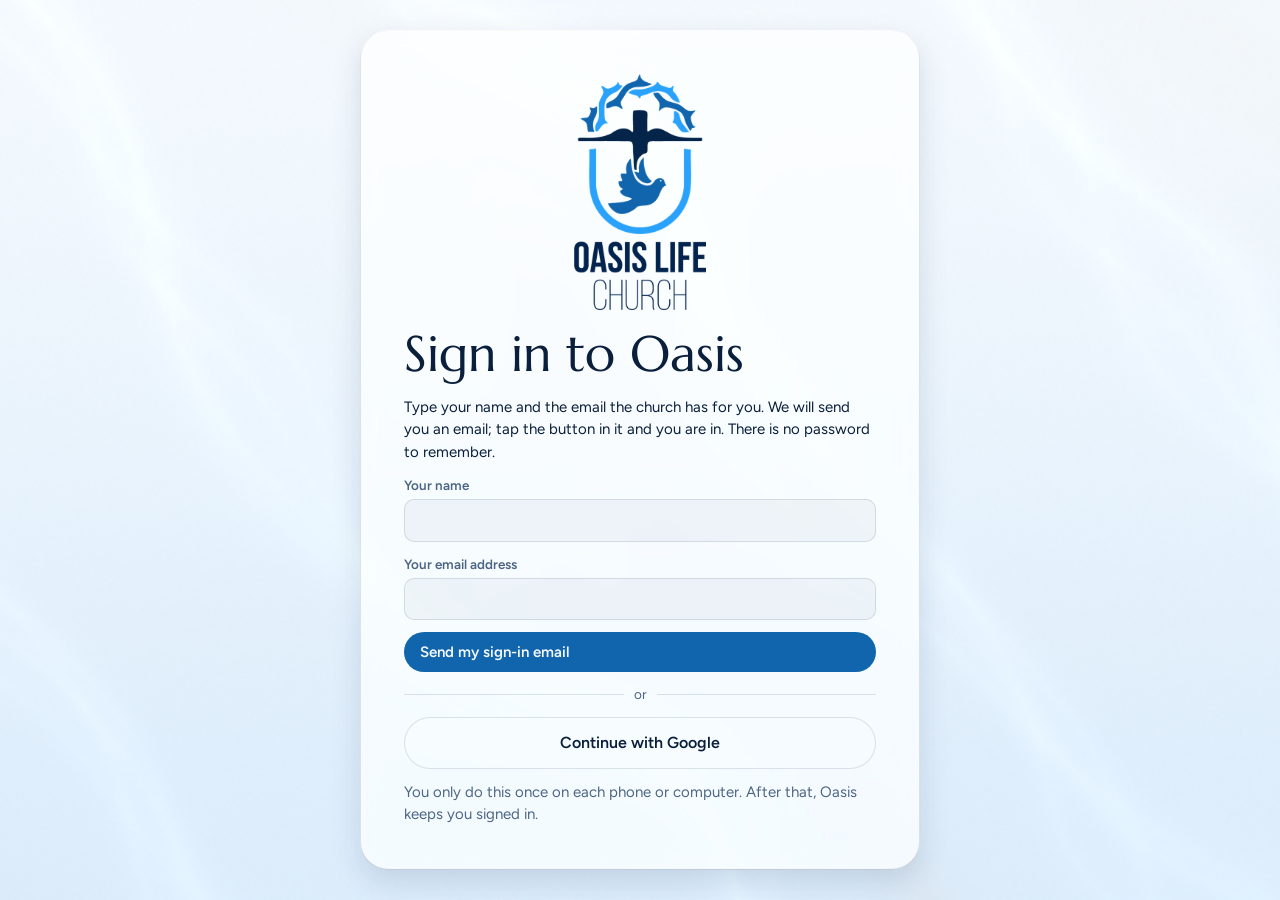
==== commit c68595d6: "Icons for Team boxes, page titles and section headings Co-Authored-By: Claude Opus 5.5 <noreply@anth" ====
--- a/index.html
+++ b/index.html
@@ -13,8 +13,8 @@
 <meta name="apple-mobile-web-app-capable" content="yes">
 <meta name="apple-mobile-web-app-title" content="Oasis">
 <meta name="apple-mobile-web-app-status-bar-style" content="black-translucent">
-  <script type="module" crossorigin src="./assets/web-o01Y8phr.js"></script>
-  <link rel="stylesheet" crossorigin href="./assets/web-CcinrFg2.css">
+  <script type="module" crossorigin src="./assets/web-C7tmgE9c.js"></script>
+  <link rel="stylesheet" crossorigin href="./assets/web-g-lTOink.css">
 </head>
 <body>
 <canvas id="scene" aria-hidden="true"></canvas>
--- a/assets/web-g-lTOink.css
+++ b/assets/web-g-lTOink.css
@@ -0,0 +1 @@
+@font-face{font-family:Marcellus;font-style:normal;font-display:swap;font-weight:400;src:url(./marcellus-latin-ext-400-normal-DkjSXVBo.woff2) format("woff2"),url(./marcellus-latin-ext-400-normal-D06jIo1e.woff) format("woff");unicode-range:U+0100-02BA,U+02BD-02C5,U+02C7-02CC,U+02CE-02D7,U+02DD-02FF,U+0304,U+0308,U+0329,U+1D00-1DBF,U+1E00-1E9F,U+1EF2-1EFF,U+2020,U+20A0-20AB,U+20AD-20C0,U+2113,U+2C60-2C7F,U+A720-A7FF}@font-face{font-family:Marcellus;font-style:normal;font-display:swap;font-weight:400;src:url(./marcellus-latin-400-normal-86dSXJnk.woff2) format("woff2"),url(./marcellus-latin-400-normal-AvMY561b.woff) format("woff");unicode-range:U+0000-00FF,U+0131,U+0152-0153,U+02BB-02BC,U+02C6,U+02DA,U+02DC,U+0304,U+0308,U+0329,U+2000-206F,U+20AC,U+2122,U+2191,U+2193,U+2212,U+2215,U+FEFF,U+FFFD}@font-face{font-family:Figtree Variable;font-style:normal;font-display:swap;font-weight:300 900;src:url(./figtree-latin-ext-wght-normal-DCwSJGxG.woff2) format("woff2-variations");unicode-range:U+0100-02BA,U+02BD-02C5,U+02C7-02CC,U+02CE-02D7,U+02DD-02FF,U+0304,U+0308,U+0329,U+1D00-1DBF,U+1E00-1E9F,U+1EF2-1EFF,U+2020,U+20A0-20AB,U+20AD-20C0,U+2113,U+2C60-2C7F,U+A720-A7FF}@font-face{font-family:Figtree Variable;font-style:normal;font-display:swap;font-weight:300 900;src:url(./figtree-latin-wght-normal-D_ZTVpCC.woff2) format("woff2-variations");unicode-range:U+0000-00FF,U+0131,U+0152-0153,U+02BB-02BC,U+02C6,U+02DA,U+02DC,U+0304,U+0308,U+0329,U+2000-206F,U+20AC,U+2122,U+2191,U+2193,U+2212,U+2215,U+FEFF,U+FFFD}:root{--ink: #F8F1E7;--muted: #CDC1B4;--accent: #F2BC62;--on-accent: #20140A;--pane: rgba(15, 9, 18, .56);--thick: rgba(13, 8, 16, .87);--line: rgba(255, 255, 255, .13);--edge: rgba(255, 235, 205, .3);--glint: rgba(255, 226, 180, .14);--shade: rgba(5, 0, 8, .55);--comm: #FF7D92;--thanks: #F7C56C;--fus: #8FAEFF;--spec: #5FE3B3;--hot: #FF9DAD;--warm: #F7C56C;--good: #6FE3B6;--display: "Marcellus", "Trajan Pro", Georgia, serif;--body: "Figtree Variable", "Segoe UI", system-ui, sans-serif;color-scheme:dark}*{box-sizing:border-box}html,body{margin:0;min-height:100%}html{-webkit-text-size-adjust:100%;text-size-adjust:100%}body{background:linear-gradient(150deg,#2b0a18,#0e1540 50%,#0a2a22) fixed;color:var(--ink);font:15px/1.5 var(--body)}#scene{position:fixed;inset:0;width:100%;height:100%;z-index:-1;display:block}button{font:inherit;color:inherit;background:none;border:0;cursor:pointer;text-align:left}input,select,textarea{font:inherit;color:var(--ink);background:#ffffff12;border:1px solid var(--line);border-radius:10px;padding:9px 11px;width:100%;min-height:40px}select option{background:#1a1020;color:var(--ink)}input[type=checkbox]{width:18px;height:18px;min-height:0;accent-color:var(--accent)}::placeholder{color:var(--muted);opacity:.75}:focus-visible{outline:2px solid var(--accent);outline-offset:2px}h1,h2,h3,p,ol{margin:0;padding:0}h1,h2{font-family:var(--display);font-weight:400}h1{text-wrap:balance}h2{font-size:1.35rem;line-height:1.2}.dim{color:var(--muted)}.pane,.thick{position:relative;isolation:isolate;border-radius:20px;box-shadow:inset 0 1px 0 var(--edge),inset 0 0 0 1px var(--line),0 18px 44px var(--shade)}.pane{background:var(--pane);-webkit-backdrop-filter:blur(16px) saturate(150%);backdrop-filter:blur(16px) saturate(150%)}.thick{background:var(--thick);-webkit-backdrop-filter:blur(14px);backdrop-filter:blur(14px)}.pane:after,.thick:after{content:"";position:absolute;inset:0;border-radius:inherit;pointer-events:none;z-index:-1;background:radial-gradient(420px circle at var(--mx, -999px) var(--my, -999px),var(--glint),transparent 70%)}.liquid{background:linear-gradient(135deg,var(--glint),transparent 58%),#0f09124d;-webkit-backdrop-filter:blur(10px) saturate(170%);backdrop-filter:blur(10px) saturate(170%);box-shadow:inset 0 1px 1px var(--edge),inset 0 -1px 1px var(--line),inset 0 0 0 1px var(--line),0 12px 30px var(--shade)}@media(prefers-reduced-transparency:reduce){.pane,.liquid{background:var(--thick)}}.shell{display:grid;grid-template-columns:216px minmax(0,1fr);gap:22px;padding:16px max(16px,env(safe-area-inset-right,0px)) 40px max(16px,env(safe-area-inset-left,0px));max-width:1500px;margin-inline:auto;align-items:start}.rail{position:sticky;top:16px;border-radius:22px;padding:14px 12px;display:grid;gap:10px;z-index:5}.mark{font:1.7rem/1.1 var(--display);padding:4px 12px 8px}nav{position:relative;display:grid;gap:3px}nav button{position:relative;z-index:1;display:flex;align-items:center;gap:11px;height:44px;padding:0 12px;border-radius:14px;font-weight:600;color:var(--muted);transition:color .25s}nav button:hover,nav button[aria-current]{color:var(--ink)}nav svg{width:19px;height:19px;flex:none;fill:none;stroke:currentColor;stroke-width:1.7;stroke-linecap:round;stroke-linejoin:round}nav em{margin-left:auto;font:700 .72rem var(--body);padding:1px 8px;border-radius:99px;background:var(--line);color:var(--ink)}.navpill{position:absolute;left:0;top:0;border-radius:14px;transition:transform .55s cubic-bezier(.3,1.4,.5,1)}.filestate{display:grid;gap:1px;padding:10px 12px 2px;border-top:1px solid var(--line);font-size:.8rem;min-width:0}.filestate b{font-weight:600;white-space:nowrap;overflow:hidden;text-overflow:ellipsis}.filestate span{color:var(--muted)}.stage{min-width:0}.view{display:grid;gap:18px;min-width:0}.previewing{padding:8px 14px;margin-bottom:14px;border-radius:12px;background:var(--thick);color:var(--warm);font-weight:600}.hero{display:grid;grid-template-columns:minmax(0,1fr) minmax(300px,470px);gap:24px;align-items:center;min-height:440px}.hero-text{min-width:0;text-shadow:0 2px 22px rgba(0,0,0,.65)}.when{font:1.65rem/1.2 var(--display);color:var(--accent)}.hero h1{font-size:clamp(2.6rem,5.4vw,5rem);line-height:1.02;margin:8px 0 14px}.lede{font-size:1.08rem;max-width:52ch}.gap{margin-top:10px;max-width:58ch}.glassbtn{margin-top:18px;padding:11px 22px;border-radius:99px;font-weight:700;background:var(--accent);color:var(--on-accent);text-shadow:none}.glassbtn:hover{filter:brightness(1.08)}.summary{font:1.45rem/1.3 var(--display);text-shadow:0 2px 18px rgba(0,0,0,.7)}.summary b{font-weight:400;color:var(--accent)}.summary .hotnum{color:var(--hot)}.grid-a{display:grid;grid-template-columns:minmax(0,1.45fr) minmax(300px,1fr);gap:18px;align-items:start}.grid-b{display:grid;grid-template-columns:repeat(2,minmax(0,1fr));gap:18px;align-items:start}.grid-c{display:grid;grid-template-columns:minmax(0,2.3fr) minmax(260px,1fr);gap:18px;align-items:start}.col{display:grid;gap:18px;min-width:0}.panel{padding:20px 22px;min-width:0;display:grid;gap:10px;align-content:start}.phead{display:flex;justify-content:space-between;align-items:baseline;gap:12px}.link{color:var(--accent);font-weight:600;text-decoration:underline;text-underline-offset:3px;text-decoration-color:transparent;padding:2px 0}.link:hover{text-decoration-color:currentColor}.focus{list-style:none;counter-reset:f;display:grid}.focus li{counter-increment:f;border-top:1px solid var(--line)}.focus li:first-child{border-top:0}.focus button{position:relative;display:grid;gap:2px;width:100%;padding:12px 8px 12px 44px;border-radius:10px}.focus button:before{content:counter(f);position:absolute;left:8px;top:9px;font:1.5rem/1.2 var(--display);color:var(--accent)}.focus button:hover,.eline:hover,.pick:hover,tbody tr:hover{background:#ffffff0d}.ft{font-weight:600}.fm{font-size:.88rem}.fy{font-size:.8rem;color:var(--muted)}.bignum{font:3rem/1 var(--display);color:var(--hot)}.bignum span{font-size:1.1rem;color:var(--ink)}.eline{display:grid;grid-template-columns:48px minmax(0,1fr);gap:8px;align-items:center;padding:7px 6px;border-radius:10px;width:100%}.eday{font:1.5rem/1 var(--display);text-align:center}.eday small{display:block;font:.72rem var(--body);color:var(--muted);margin-top:2px}.ename{display:block;line-height:1.3}.dot{display:inline-block;width:9px;height:9px;border-radius:50%;margin-right:8px;background:var(--c);vertical-align:1px;flex:none}.c-comm{--c: var(--comm)}.c-thanks{--c: var(--thanks)}.c-fus{--c: var(--fus)}.c-spec{--c: var(--spec)}.state{display:inline-block;font-size:.76rem;font-weight:700;padding:1px 9px;border-radius:99px;border:1px solid currentColor;white-space:nowrap;text-shadow:none}.state.hot{color:var(--hot)}.state.warm{color:var(--warm)}.state.good{color:var(--good)}.state.quiet{color:var(--muted)}.rose{position:relative;width:100%;max-width:470px;aspect-ratio:1;justify-self:end;filter:drop-shadow(0 22px 50px rgba(0,0,0,.55))}.rose svg{width:100%;height:100%;display:block;overflow:visible}.lead-ring{fill:#060309db;stroke:#ffebcd57;stroke-width:1.5}.pane-glass{stroke:#060309f2;stroke-width:2.5;transition:filter .25s}.pane-glass.off{opacity:.55}.pane-g{cursor:pointer;outline:none}.pane-g .pane-glass{filter:brightness(.72) saturate(1.05)}.pane-g.on .pane-glass{filter:brightness(1.12) saturate(1.2)}.pane-g:focus-visible .pane-glass{stroke:var(--ink);stroke-width:3}.pane-g text{font:19px var(--display);fill:#fff;pointer-events:none;paint-order:stroke;stroke:#0000008c;stroke-width:3px}.rose-lens{position:absolute;left:50%;top:50%;width:41%;aspect-ratio:1;transform:translate(-50%,-50%);border-radius:50%;display:grid;align-content:center;justify-items:center;text-align:center;gap:2px;padding:12px;background:linear-gradient(140deg,var(--glint),transparent 55%),#0a050e9e;-webkit-backdrop-filter:blur(6px) saturate(160%);backdrop-filter:blur(6px) saturate(160%);box-shadow:inset 0 2px 2px var(--edge),inset 0 -2px 3px var(--line),0 10px 26px var(--shade);pointer-events:none}.rose-lens b{font:400 1.2rem/1.1 var(--display);color:var(--accent)}.rose-name{font-size:.8rem;font-weight:600;line-height:1.22;display:-webkit-box;-webkit-line-clamp:3;-webkit-box-orient:vertical;overflow:hidden}.rose-lens small{font-size:.72rem;color:var(--muted)}.pagehead{display:flex;flex-wrap:wrap;gap:10px 20px;justify-content:space-between;align-items:center;padding:6px 2px;text-shadow:0 2px 18px rgba(0,0,0,.7)}.pagehead h1{font-size:clamp(2.2rem,4.2vw,3.5rem);line-height:1.05}.pagehead .dim{color:var(--ink)}.row{display:flex;flex-wrap:wrap;gap:8px;align-items:center}.row input{width:auto;flex:1 1 130px;min-width:0}.btn{padding:8px 16px;min-height:40px;border-radius:99px;background:#ffffff1a;font-weight:600;box-shadow:inset 0 0 0 1px var(--line);text-shadow:none;white-space:nowrap}.btn:hover{background:#ffffff2b}.btn.primary{background:var(--accent);color:var(--on-accent);box-shadow:none}.btn.primary:hover{filter:brightness(1.08);background:var(--accent)}.btn.small{min-height:34px;padding:5px 13px;font-size:.86rem}.btn:disabled{opacity:.6;cursor:default}.round{width:40px;height:40px;border-radius:50%;background:#ffffff1f;text-align:center;font-size:1.25rem;line-height:1;text-shadow:none}.round:hover{background:#fff3}.chips{display:flex;flex-wrap:wrap;gap:6px}.chips button{padding:6px 13px;min-height:36px;border-radius:99px;background:#ffffff17;font-size:.86rem;font-weight:600}.chips button:hover{background:#ffffff29}.chips button[aria-pressed=true]{background:var(--accent);color:var(--on-accent)}.filters{display:grid;gap:9px;margin-bottom:4px}.search{max-width:340px}.check{display:flex;gap:9px;align-items:center;font-weight:500}.scroll{overflow-x:auto}table{width:100%;min-width:620px;border-collapse:collapse}th{text-align:left;font-size:.82rem;font-weight:600;color:var(--muted);padding:8px 12px 8px 4px}td{padding:11px 12px 11px 4px;border-top:1px solid var(--line);vertical-align:top;font-size:.94rem}tbody tr{cursor:pointer}.tt{font-weight:600}.tt .state{margin-left:8px}.n{text-align:right;font-variant-numeric:tabular-nums}.nw{white-space:nowrap}.miss{color:var(--hot);font-weight:600;font-size:.86rem;white-space:nowrap}.empty{color:var(--muted);padding:8px 0}.cal{display:grid;grid-template-columns:repeat(7,minmax(0,1fr));gap:5px}.dow{font-size:.8rem;font-weight:600;color:var(--muted);padding:2px 7px}.day{min-height:98px;padding:7px;border-radius:11px;background:#ffffff0f;display:flex;flex-direction:column;gap:4px;align-items:stretch;min-width:0}.day:hover{background:#ffffff1c}.day.sel{box-shadow:inset 0 0 0 2px var(--accent)}.day b{font-weight:600;font-size:.86rem;font-variant-numeric:tabular-nums}.day.now b{display:inline-grid;place-items:center;width:25px;height:25px;border-radius:50%;background:var(--accent);color:var(--on-accent)}.chip{font-size:.73rem;line-height:1.25;padding-left:7px;border-left:2px solid var(--c);overflow:hidden;display:-webkit-box;-webkit-line-clamp:3;-webkit-box-orient:vertical;word-break:break-word}.legend{display:flex;flex-wrap:wrap;gap:6px 16px;font-size:.84rem;color:var(--muted);margin-top:6px}.pick{display:grid;gap:3px;justify-items:start;padding:10px 8px;border-radius:10px;border-top:1px solid var(--line);width:100%;font-size:.9rem}.pn{font-weight:600;font-size:.96rem;line-height:1.3}.alert{display:grid;grid-template-columns:minmax(0,1fr) auto;gap:12px;padding:12px 0;border-top:1px solid var(--line);align-items:start}.alert p{font-size:.9rem}.at b{font-weight:700}.aa{display:flex;gap:6px}.min{display:grid;gap:7px;padding:12px 0;border-top:1px solid var(--line)}.min:first-child{border-top:0;padding-top:0}.mh{display:flex;justify-content:space-between;align-items:baseline;gap:10px}.seg{display:flex;gap:4px}.seg i{flex:1;height:9px;border-radius:3px;background:#ffffff24}.seg i.on{background:var(--accent)}.file{font-weight:700;word-break:break-word}.wrow{display:grid;grid-template-columns:minmax(0,1fr) 84px;gap:12px;align-items:center;padding:7px 0;border-top:1px solid var(--line)}.wrow label{font-weight:600}.wrow p{font-size:.84rem}.tags{display:flex;flex-wrap:wrap;gap:6px}.tags span{padding:3px 11px;border-radius:99px;background:#ffffff1a;font-size:.88rem}.tags .plain{background:none;padding:0}.lrow{display:grid;grid-template-columns:minmax(0,1fr) auto minmax(0,1fr) auto;gap:10px;padding:6px 0;border-top:1px solid var(--line);font-size:.9rem;align-items:center}.veil{position:fixed;inset:0;z-index:20;background:#06020a73;display:flex;justify-content:flex-end;animation:fade .2s}.sheet{width:min(500px,100%);height:100%;background:#100914eb;-webkit-backdrop-filter:blur(22px) saturate(160%);backdrop-filter:blur(22px) saturate(160%);box-shadow:inset 1px 0 0 var(--edge),-24px 0 60px #00000080;display:flex;flex-direction:column;animation:slide .32s cubic-bezier(.2,.9,.25,1)}.sheet header{display:flex;justify-content:space-between;align-items:center;padding:20px 22px 12px}.sheet h2{font-size:1.7rem}.x{width:40px;height:40px;border-radius:50%;text-align:center;font-size:1.5rem;line-height:1;background:#ffffff1a}.sheet-body{overflow-y:auto;padding:4px 22px 28px;flex:1}.form{display:grid;grid-template-columns:repeat(2,minmax(0,1fr));gap:13px}.field{display:grid;gap:4px;align-content:start;min-width:0}.field>span{font-size:.84rem;font-weight:600;color:var(--muted)}.wide{grid-column:1 / -1}.why,.note{padding:11px 13px;border-radius:12px;background:#ffffff0f;font-size:.9rem;display:grid;gap:6px}.why{display:block}.why span{color:var(--muted)}.why p{margin-top:6px}.note{border-left:3px solid var(--warm);justify-items:start}.linked h3{font:600 .84rem var(--body);color:var(--muted);margin-bottom:4px}.linked small{color:var(--muted)}.actions{display:flex;gap:8px;margin-top:4px}.err{color:var(--hot);font-weight:600}.toast{position:fixed;left:50%;bottom:calc(22px + env(safe-area-inset-bottom,0px));transform:translate(-50%);z-index:30;display:flex;gap:14px;align-items:center;max-width:calc(100vw - 32px);padding:11px 20px;border-radius:99px;background:#140c19e6;font-weight:600;animation:rise .3s}.toast.bad{color:var(--hot);border-radius:16px}.welcome{min-height:100vh;display:grid;place-items:center;padding:24px max(16px,env(safe-area-inset-right,0px)) 24px max(16px,env(safe-area-inset-left,0px))}.welcome-card{width:min(560px,100%);padding:clamp(24px,5vw,44px);border-radius:28px;display:grid;gap:14px;background:#0f0912ad}.w-name{color:var(--accent);font:1.15rem var(--display)}.welcome h1{font-size:clamp(2.1rem,5vw,3.1rem);line-height:1.08}@keyframes fade{0%{opacity:0}}@keyframes slide{0%{transform:translate(40px);opacity:.4}}@keyframes rise{0%{opacity:0;transform:translate(-50%,8px)}}@media(prefers-reduced-motion:reduce){.veil,.sheet,.toast{animation:none}.navpill{transition:none}}@media(max-width:1100px){.shell{grid-template-columns:minmax(0,1fr);gap:16px}.rail{position:sticky;top:8px;padding:7px}.mark,.filestate{display:none}nav{display:flex;overflow-x:auto;scrollbar-width:none}nav button{flex:0 0 auto}nav em{margin-left:2px}.hero{grid-template-columns:minmax(0,1fr) minmax(260px,370px);min-height:0}}@media(max-width:820px){.hero,.grid-a,.grid-b,.grid-c{grid-template-columns:minmax(0,1fr)}.rose{justify-self:center;max-width:400px}.day{min-height:58px;padding:5px}.chip{font-size:0;border:0;padding:0;width:9px;height:9px;border-radius:50%;background:var(--c);display:block}.panel{padding:16px}.summary{font-size:1.2rem}}@media(max-width:480px){nav svg{display:none}.form,.alert{grid-template-columns:minmax(0,1fr)}.lrow{grid-template-columns:minmax(0,1fr);gap:2px}.rose-name{font-size:.7rem}.rose-lens b{font-size:1rem}}.summary b,.bignum,.eday,.focus button:before{font-family:var(--body);font-weight:600;font-variant-numeric:tabular-nums lining-nums}.bignum span{font-family:var(--display);font-weight:400}.eday small{font-weight:400}.pane-g text{font-family:var(--body);font-weight:600;font-size:18px}.focus button:before{font-size:1.25rem;top:11px}.hero-text{position:relative;isolation:isolate}.hero-text:before{content:"";position:absolute;inset:-40px -60px -40px -40px;z-index:-1;pointer-events:none;background:radial-gradient(closest-side,rgba(6,2,10,.72),rgba(6,2,10,.45) 62%,transparent)}.pagehead{position:relative;isolation:isolate}.pagehead:before{content:"";position:absolute;inset:-14px -24px;z-index:-1;pointer-events:none;background:radial-gradient(closest-side,rgba(6,2,10,.6),transparent)}.summary{position:relative;isolation:isolate}.summary:before{content:"";position:absolute;inset:-12px -20px;z-index:-1;pointer-events:none;background:linear-gradient(90deg,rgba(6,2,10,.55),transparent 85%)}.hero{overflow:visible}body{overflow-x:clip}.pagehead:before{inset:-14px 0}.yr{font-family:var(--body);font-weight:300;font-variant-numeric:lining-nums;letter-spacing:-.01em}html{overflow-x:clip}.push{margin-left:auto}.btn.danger{color:var(--hot);background:none}.btn.danger-on{background:#b3213f;color:#fff;box-shadow:none}.btn.danger-on:hover{background:#c92a4b}.actions{flex-wrap:wrap;align-items:center}.notes-grid{display:grid;grid-template-columns:repeat(auto-fill,minmax(300px,1fr));gap:16px;align-items:start}.note-card{display:grid;gap:7px;padding:18px 20px;width:100%;border-radius:18px}.note-card:hover{background:#1c1222eb}.nt{font:1.25rem/1.2 var(--display)}.nm{font-size:.84rem}.nb{font-size:.92rem;display:-webkit-box;-webkit-line-clamp:4;-webkit-box-orient:vertical;overflow:hidden;overflow-wrap:anywhere}.nb b{font-weight:600}.charts{display:grid;grid-template-columns:repeat(2,minmax(0,1fr));gap:18px;align-items:start}.chart.wide{grid-column:1 / -1}.sub{font-size:.88rem;margin-top:2px}.mini{min-width:0}.mini td,.mini th{padding:6px 12px 6px 2px}.mini tbody tr{cursor:default}.chart .legend{margin:0 0 4px}.on-done{background:var(--accent)}.on-open{background:#ffffff4d}.on-gold,.dot.on-done{background:var(--accent)}.dot.on-open{background:#ffffff6b}.tone-hot{background:var(--hot)}.tone-warm{background:var(--warm)}.tone-good{background:var(--good)}.tone-quiet{background:#ffffff57}.hb{display:grid;grid-template-columns:minmax(96px,38%) minmax(0,1fr) 28px;gap:10px;align-items:center;padding:5px 2px;border-radius:8px;font-size:.92rem;outline-offset:0}.hb:hover{background:#ffffff0d}.hl{min-width:0;line-height:1.25}.ht{display:flex;gap:2px;height:12px;border-radius:4px;background:#ffffff0d;overflow:hidden}.ht i{display:block;height:100%;border-radius:0 4px 4px 0}.ht.split i{border-radius:0}.ht.split i:last-child{border-radius:0 4px 4px 0}.hv{text-align:right;font-weight:600;font-variant-numeric:tabular-nums}.vchart{position:relative;padding:22px 0 0 26px}.grid-lines{position:absolute;left:26px;right:0;top:22px;height:220px;pointer-events:none}.grid-lines span{position:absolute;left:0;right:0;height:1px;background:var(--line)}.grid-lines em{position:absolute;left:-24px;top:-9px;width:18px;text-align:right;font:500 .76rem var(--body);color:var(--muted);font-variant-numeric:tabular-nums}.vbars{position:relative;height:220px;display:grid;grid-template-columns:repeat(var(--n),minmax(0,1fr))}.vcol{display:flex;align-items:flex-end;justify-content:center;border-radius:6px;padding:0 12%}.vcol:hover{background:#ffffff0d}.vstack{position:relative;width:100%;max-width:34px;display:flex;flex-direction:column;gap:2px}.vstack i{display:block;min-height:2px;background:var(--c);flex-basis:0}.vstack i:nth-child(2){border-radius:4px 4px 0 0}.vtot{position:absolute;left:0;right:0;bottom:100%;text-align:center;font-size:.8rem;font-weight:600;padding-bottom:2px;font-variant-numeric:tabular-nums}.vlabels{display:grid;grid-template-columns:repeat(var(--n),minmax(0,1fr));margin-top:6px;font-size:.76rem;color:var(--muted);text-align:center}.vlabels small{display:block;font-size:.7rem}.tip{position:fixed;z-index:40;transform:translate(-50%,calc(-100% - 12px));pointer-events:none;display:grid;gap:1px;padding:8px 12px;border-radius:10px;background:#08040cf5;box-shadow:inset 0 0 0 1px var(--edge),0 10px 26px #0000008c;font-size:.84rem;white-space:nowrap}.tip b{font-weight:700}@media(max-width:820px){.charts{grid-template-columns:minmax(0,1fr)}.vlabels small{display:none}.vlabels{font-size:.62rem}.vtot{font-size:.68rem}.vcol{padding:0 6%}}.charts{--comm: #E5526C;--thanks: #BE8A29;--fus: #6786E6;--spec: #27AD80}.sevhead{display:flex;flex-wrap:wrap;gap:8px;align-items:center;margin-bottom:2px}.alert2{border-top:1px solid var(--line)}.alert-head{display:grid;grid-template-columns:minmax(0,1fr) auto 26px;gap:12px;align-items:center;width:100%;padding:12px 6px;border-radius:10px}.alert-head:hover{background:#ffffff0d}.alert-head .at{font-weight:600;line-height:1.35}.area{font-size:.82rem;text-align:right}.chev{width:26px;height:26px;border-radius:50%;display:grid;place-items:center;background:#ffffff17;font-size:1.05rem;line-height:1}.alert-body{display:grid;gap:8px;padding:2px 6px 16px;max-width:80ch}.alert-body h4,.prepblock h4{margin:8px 0 0;font:600 .86rem var(--body);color:var(--accent)}.whylist{display:grid;gap:4px}.alert-foot{display:flex;flex-wrap:wrap;gap:6px 18px;margin-top:8px}.link.quiet{color:var(--muted);font-weight:500}.taskfix{display:flex;flex-wrap:wrap;gap:8px;align-items:flex-end}.taskfix .field{flex:1 1 170px}.taskfix .btn{min-height:40px}.prep{display:grid;gap:10px}.prepblock{display:grid;gap:7px}.preptask{display:grid;gap:5px;padding:9px 11px;border-radius:12px;background:#ffffff0d}.preptask p{font-weight:600;font-size:.93rem}.preptask small{font-weight:400;color:var(--muted)}.gaps{margin:8px 0 0;padding-left:18px;display:grid;gap:3px}.hint{font-size:.84rem;color:var(--muted);margin-top:-6px}.person{display:grid;grid-template-columns:minmax(0,1fr) minmax(0,1.1fr) minmax(0,1.2fr) auto auto;gap:7px;align-items:center;padding:7px 0;border-top:1px solid var(--line)}.person b{font-weight:600;font-size:.92rem}@media(max-width:1250px){.person{grid-template-columns:minmax(0,1fr) auto auto}.person b,.person input{grid-column:1 / -1}}.veil+.veil{background:#06020a4d}.veil+.veil .sheet{background:#120a17;-webkit-backdrop-filter:none;backdrop-filter:none}.sheet-sub{font:600 .92rem var(--body);color:var(--accent);margin:8px 0 0}.small-note{font-size:.84rem}.wrow>span{justify-self:end;white-space:nowrap;font-size:.86rem}.wrow:has(>span){grid-template-columns:minmax(0,1fr) auto}.stephead{display:flex;gap:12px;align-items:flex-start;margin-bottom:10px}.stephead h2,.stephead p{margin:0}.stepnum{flex:none;width:34px;height:34px;border-radius:50%;display:grid;place-items:center;background:var(--accent);color:var(--on-accent);font-weight:700}.invite-line{display:grid;grid-template-columns:minmax(120px,1fr) minmax(0,1.4fr) minmax(0,1fr) minmax(100px,.8fr) auto;gap:8px;align-items:center;padding:10px 0;border-top:1px solid var(--line)}.invite-line .err,.invite-line .il-same{grid-column:1 / -1}.il-name{display:grid;min-width:0;overflow-wrap:anywhere}.il-name b{font-weight:600}.il-same{display:flex;flex-wrap:wrap;gap:8px;align-items:center;font-size:.86rem;color:var(--muted)}.il-same select{flex:0 1 240px;width:auto}.send-person,.personline{display:flex;flex-wrap:wrap;gap:8px 12px;align-items:center;padding:10px 0;border-top:1px solid var(--line)}.panelmsg{padding:10px 16px;border-radius:12px;background:var(--thick);margin:0 0 12px}.goodmsg{color:var(--good);font-weight:600}@media(max-width:820px){.invite-line{grid-template-columns:minmax(0,1fr)}}.invite-someone{display:grid;gap:10px;padding-top:14px;margin-top:10px;border-top:1px solid var(--line)}.invite-someone h3,.invite-someone p{margin:0}.invite-grid{display:grid;grid-template-columns:repeat(auto-fit,minmax(190px,1fr));gap:10px;align-items:end}.webshell{display:grid;gap:14px;max-width:1000px;margin-inline:auto;padding:max(10px,env(safe-area-inset-top,0px)) max(14px,env(safe-area-inset-right,0px)) 40px max(14px,env(safe-area-inset-left,0px))}.webbar{position:sticky;top:max(8px,env(safe-area-inset-top,0px));z-index:5;display:flex;flex-wrap:wrap;gap:6px 12px;align-items:center;justify-content:space-between;padding:8px 12px;border-radius:20px}.webbar .mark{padding:0 6px;font-size:1.4rem}.webnav{display:flex;gap:2px;order:3;flex:1 1 100%;overflow-x:auto;scrollbar-width:none}.webnav button{flex:1 0 auto;height:40px;padding:0 14px;border-radius:12px;font-weight:600;color:var(--muted);text-align:center}.webnav button[aria-current]{color:var(--on-accent);background:var(--accent)}.webme{display:flex;gap:8px;align-items:center}.webmain{min-width:0}.narrow{max-width:640px;margin-inline:auto;width:100%}main.webmain.narrow{padding:14px}@media(min-width:720px){.webnav{order:0;flex:0 1 auto}}.avatar{border-radius:50%;object-fit:cover;flex:none;box-shadow:inset 0 0 0 1px var(--edge);display:block}.avatar.blank{display:grid;place-items:center;font-weight:700;background:#ffffff1f;color:var(--ink)}.stack-form{display:grid;gap:12px}.profile{gap:13px}.photo-row{display:flex;flex-wrap:wrap;gap:14px;align-items:center}label.btn{display:inline-flex;align-items:center;cursor:pointer}.small{font-size:.84rem}.good{color:var(--good);font-weight:600}.consent{padding:13px 15px;border-radius:14px;background:#ffffff0d;display:grid;gap:8px}.consent h3,.deliver h3,.panel h3{font:600 .92rem var(--body);margin:4px 0 0;color:var(--accent)}.consent ul{margin:0;padding-left:18px;display:grid;gap:5px;font-size:.9rem}.danger-zone{border-top:1px solid var(--line);padding-top:10px}.taskcard{gap:12px}.tc-head{display:flex;flex-wrap:wrap;gap:8px 12px;justify-content:space-between;align-items:flex-start}.tc-head h2{flex:1 1 220px}.tc-facts{margin:0;display:grid;gap:6px}.tc-facts div{display:grid;grid-template-columns:110px minmax(0,1fr);gap:8px}.tc-facts dt{color:var(--muted);font-size:.88rem}.tc-facts dd{margin:0;font-weight:500;overflow-wrap:anywhere}.deliver{padding:11px 13px;border-radius:12px;background:#ffffff0f;display:grid;gap:3px}.deliver p{white-space:pre-wrap;overflow-wrap:anywhere}.answers .btn{min-height:46px}.section-title{margin-top:8px;text-shadow:0 2px 16px rgba(0,0,0,.7)}.invite{display:grid;grid-template-columns:repeat(auto-fit,minmax(170px,1fr));gap:9px;align-items:end}.personline{display:flex;flex-wrap:wrap;gap:8px 12px;align-items:center;padding:10px 0;border-top:1px solid var(--line)}.pl-main{flex:1 1 200px;min-width:0;display:grid;gap:1px;overflow-wrap:anywhere}.pl-main b{font-weight:600}.assignline{display:grid;grid-template-columns:minmax(0,1.6fr) minmax(130px,1fr) minmax(130px,150px);gap:10px;align-items:end;padding:11px 0;border-top:1px solid var(--line)}@media(max-width:640px){.assignline{grid-template-columns:minmax(0,1fr)}}.field.inline{min-width:120px}.tell{grid-column:1 / -1}a.btn{text-decoration:none;display:inline-flex;align-items:center;color:var(--ink)}.panel .tags span{padding:3px 11px;border-radius:99px;background:#ffffff1a;font-size:.88rem}.deliver-field{grid-column:1 / -1;order:3}.assignline .tell{order:4;display:grid;gap:4px}.install-card{margin-bottom:14px}.install-card h2{margin-top:0}.install-steps{margin:8px 0;padding-left:22px;display:grid;gap:6px}.signin-steps{margin:0;padding-left:22px;display:grid;gap:8px;font-size:1.05rem}.signin-inbox{text-align:center;text-decoration:none;justify-self:start}.signin-code{padding-top:12px;border-top:1px solid var(--line)}#water{position:fixed;inset:0;width:100%;height:100%;z-index:-1;display:none}:root[data-theme=blue-dark],:root[data-theme=blue-light]{--display: "Marcellus", Georgia, serif}:root[data-theme=blue-dark] #scene,:root[data-theme=blue-light] #scene{display:none}:root[data-theme=blue-dark]{--ink: #EAF2FB;--muted: #9EB6D2;--accent: #2AA2FB;--on-accent: #021430;--pane: rgba(4, 22, 48, .58);--thick: rgba(3, 17, 38, .9);--line: rgba(170, 210, 255, .14);--edge: rgba(205, 230, 255, .26);--glint: rgba(42, 162, 251, .12);--shade: rgba(0, 5, 16, .5);--tint: rgba(170, 210, 255, .07);--field: rgba(170, 210, 255, .07);--hot: #FF9DAD;--warm: #F5C76B;--good: #6FE3B6;--bar: rgba(3, 17, 38, .72)}:root[data-theme=blue-dark] body{background:#020b1a}:root[data-theme=blue-light]{--ink: #0A1F3C;--muted: #4D6584;--accent: #1165AD;--on-accent: #F5FAFF;--pane: rgba(255, 255, 255, .66);--thick: rgba(251, 253, 255, .93);--line: rgba(2, 35, 77, .12);--edge: rgba(255, 255, 255, .95);--glint: rgba(42, 162, 251, .1);--shade: rgba(2, 35, 77, .13);--tint: rgba(2, 35, 77, .045);--field: rgba(2, 35, 77, .04);--hot: #B4233C;--warm: #8A5800;--good: #0E7A50;--bar: rgba(255, 255, 255, .74)}:root[data-theme=blue-light] body{background:#eef5fc}:root[data-theme=blue-light] select option{background:#fff;color:var(--ink)}:root[data-theme=blue-dark] select option{background:#061a36;color:var(--ink)}:root[data-theme=blue-dark] input,:root[data-theme=blue-dark] select,:root[data-theme=blue-dark] textarea,:root[data-theme=blue-light] input,:root[data-theme=blue-light] select,:root[data-theme=blue-light] textarea{background:var(--field)}:root[data-theme=blue-light] .liquid,:root[data-theme=blue-dark] .liquid{background:var(--bar)}:root[data-theme=blue-light] .deliver,:root[data-theme=blue-light] .consent,:root[data-theme=blue-dark] .deliver,:root[data-theme=blue-dark] .consent{background:var(--tint)}:root[data-theme=blue-light] .avatar.blank{background:#1165ad24;color:var(--accent)}:root[data-theme=blue-light] .section-title,:root[data-theme=blue-light] .pagehead h1{text-shadow:none}:root[data-theme=blue-light] .welcome h1{text-shadow:none}.logo-dark{display:block}.logo-light{display:none}:root[data-theme=blue-light] .logo-dark{display:none}:root[data-theme=blue-light] .logo-light{display:block}.signin-logo{width:132px;height:auto;margin:0 auto 4px}.signin-logo img{width:100%;height:auto}.appshell{min-height:100dvh;padding:max(10px,env(safe-area-inset-top,0px)) max(16px,env(safe-area-inset-right,0px)) calc(184px + env(safe-area-inset-bottom,0px)) max(16px,env(safe-area-inset-left,0px));max-width:760px;margin-inline:auto;display:grid;gap:16px;align-content:start}.apphead{display:flex;align-items:center;gap:12px;padding:6px 2px 2px}.apphead .mark-img{width:30px;height:auto;flex:none}.apphead .mark-img img{width:100%;height:auto}.apphead .who{display:grid;line-height:1.15;min-width:0}.apphead .who b{font:1.25rem/1.1 var(--display);font-weight:400}.apphead .who span{color:var(--muted);font-size:.84rem;white-space:nowrap;overflow:hidden;text-overflow:ellipsis}.apphead .avatar{margin-left:auto}.tabbar{position:fixed;z-index:20;left:50%;bottom:calc(14px + env(safe-area-inset-bottom,0px));transform:translate(-50%);width:min(460px,calc(100% - 28px));display:grid;grid-auto-flow:column;grid-auto-columns:1fr;gap:4px;padding:6px;border-radius:26px;isolation:isolate}.tabbar button{height:auto;display:grid;justify-items:center;gap:3px;padding:8px 4px 7px;border-radius:20px;color:var(--muted);font-size:.72rem;font-weight:600;letter-spacing:.01em;transition:color .16s ease-out,background-color .16s ease-out,transform .16s ease-out}.tabbar button svg{display:block;width:24px;height:24px;fill:none;stroke:currentColor;stroke-width:1.7;stroke-linecap:round;stroke-linejoin:round}.tabbar button[aria-current]{color:var(--on-accent);background:var(--accent)}.tabbar button:active{transform:scale(.94)}.tabbar button:focus-visible{outline:2px solid var(--accent);outline-offset:2px}@media(prefers-reduced-motion:reduce){.tabbar button{transition:none}.tabbar button:active{transform:none}}.screen{animation:screen-in .22s ease-out both}@keyframes screen-in{0%{opacity:0;transform:translateY(8px)}to{opacity:1;transform:none}}@media(prefers-reduced-motion:reduce){.screen{animation:none}}.pagehead h1{font-size:clamp(1.9rem,7vw,2.6rem);line-height:1.08}.btn.big{min-height:52px;padding:0 22px;font-size:1rem;display:inline-flex;align-items:center;justify-content:center;text-align:center}.newtask{gap:14px}.newtask .two{display:grid;grid-template-columns:repeat(2,minmax(0,1fr));gap:12px}@media(max-width:380px){.newtask .two{grid-template-columns:minmax(0,1fr)}}.made{gap:14px;padding:26px 22px}.eyebrow{color:var(--accent);font-weight:700;font-size:.8rem;letter-spacing:.08em;text-transform:uppercase}.made-title{font-size:clamp(1.6rem,6vw,2.2rem);line-height:1.12;overflow-wrap:anywhere}.made-actions{display:grid;gap:10px}.made-actions .btn{width:100%}.looks{display:grid;gap:10px}.look{display:grid;grid-template-columns:54px minmax(0,1fr);gap:12px;align-items:center;padding:10px 12px;border-radius:16px;background:var(--tint, rgba(255, 255, 255, .05));box-shadow:inset 0 0 0 1px var(--line);transition:box-shadow .16s ease-out;width:100%}.look[aria-checked=true]{box-shadow:inset 0 0 0 2px var(--accent)}.look b{display:block;font-weight:600}.look span{color:var(--muted);font-size:.86rem}.swatch{width:54px;height:54px;border-radius:14px;display:grid;grid-template-columns:1fr 1fr;overflow:hidden;box-shadow:inset 0 0 0 1px var(--line)}.swatch i{display:block}.me-actions{display:flex;flex-wrap:wrap;gap:10px}:root[data-theme=blue-light] .pagehead,:root[data-theme=blue-dark] .pagehead{text-shadow:none}:root[data-theme=blue-light] .pagehead:before,:root[data-theme=blue-dark] .pagehead:before{display:none}:root[data-theme=blue-light] .pagehead .dim,:root[data-theme=blue-dark] .pagehead .dim{color:var(--muted)}.intro{position:fixed;inset:0;z-index:100;background:linear-gradient(180deg,#09151b,#081013);display:grid;place-items:center;cursor:pointer;opacity:1;transition:opacity .3s ease-in}.intro.leaving{opacity:0}.intro video{width:auto;height:min(68vh,600px);max-width:86vw;aspect-ratio:9 / 16;object-fit:contain;display:block;-webkit-mask-image:linear-gradient(180deg,transparent 0,#000 6%,#000 94%,transparent 100%);mask-image:linear-gradient(180deg,transparent 0,#000 6%,#000 94%,transparent 100%)}.intro-skip{position:absolute;bottom:calc(22px + env(safe-area-inset-bottom,0px));left:50%;transform:translate(-50%);padding:6px 14px;border-radius:99px;background:#020b1a73;color:#eaf2fbc7;font-size:.8rem;font-weight:600;letter-spacing:.02em}@media(prefers-reduced-motion:reduce){.intro{transition:none}}.tabbar{position:fixed}.tabbar,.segmented{--gap: 4px;--pad: 6px}.tab-well,.seg-well{position:absolute;z-index:0;top:var(--pad);bottom:var(--pad);left:var(--pad);width:calc((100% - 2 * var(--pad) - (var(--n) - 1) * var(--gap)) / var(--n));transform:translate(calc(var(--i) * (100% + var(--gap))));border-radius:20px;transition:transform .46s cubic-bezier(.3,1.35,.45,1),background-color .2s ease-out;pointer-events:none}.tabbar button,.segmented button{position:relative;z-index:1}.tabbar button[aria-current]{background:none;color:var(--accent)}.tabbar button[aria-current] svg{transform:translateY(-1px) scale(1.06)}.tabbar button svg{transition:transform .26s cubic-bezier(.3,1.35,.45,1)}@media(prefers-reduced-motion:reduce){.tab-well,.seg-well,.tabbar button svg{transition:none}}:root[data-theme=cathedral] .tabbar,:root[data-theme=cathedral] .segmented{background:linear-gradient(180deg,#28142cb3,#0e07129e);backdrop-filter:blur(22px) saturate(170%);-webkit-backdrop-filter:blur(22px) saturate(170%);box-shadow:inset 0 1px #ffe2b442,inset 0 -1px #0006,0 16px 36px #0500088c,0 2px 6px #0000004d}:root[data-theme=cathedral] .tabbar:before,:root[data-theme=cathedral] .segmented:before{content:"";position:absolute;inset:0;border-radius:inherit;pointer-events:none;z-index:0;opacity:.5;background:linear-gradient(115deg,#ffeccd66,#ffeccd00 32% 62%,#ffeccd24);mix-blend-mode:soft-light}:root[data-theme=cathedral] .tab-well,:root[data-theme=cathedral] .seg-well{background:#08030c99;box-shadow:inset 0 2px 7px #0000009e,inset 0 1px 2px #00000073,inset 0 -1px #ffd29638,0 1px #ffe2b41a}:root[data-theme=cathedral] .tabbar button[aria-current],:root[data-theme=cathedral] .segmented button[aria-checked=true]{color:var(--accent)}:root[data-theme=blue-light] .tabbar,:root[data-theme=blue-light] .segmented{background:linear-gradient(180deg,#ffffffd1,#e9f2fca3);backdrop-filter:blur(24px) saturate(180%);-webkit-backdrop-filter:blur(24px) saturate(180%);box-shadow:inset 0 1px #fffffff2,inset 0 -1px #02234d0f,0 14px 34px #02234d29,0 2px 6px #02234d12}:root[data-theme=blue-light] .tabbar:before,:root[data-theme=blue-light] .segmented:before,:root[data-theme=blue-dark] .tabbar:before,:root[data-theme=blue-dark] .segmented:before{content:"";position:absolute;inset:0;border-radius:inherit;pointer-events:none;z-index:0;background:linear-gradient(115deg,#ffffff6b,#fff0 32% 62%,#ffffff29);mix-blend-mode:soft-light}:root[data-theme=blue-light] .tab-well,:root[data-theme=blue-light] .seg-well{background:#1165ad1a;box-shadow:inset 0 2px 6px #02234d42,inset 0 1px 2px #02234d2e,inset 0 -1px #ffffffd9,0 1px #ffffffb3}:root[data-theme=blue-dark] .tabbar,:root[data-theme=blue-dark] .segmented{background:linear-gradient(180deg,#0e284ebd,#030e20a8);backdrop-filter:blur(24px) saturate(160%);-webkit-backdrop-filter:blur(24px) saturate(160%);box-shadow:inset 0 1px #aad7ff3d,inset 0 -1px #00000059,0 16px 36px #00040e8c,0 2px 6px #0000004d}:root[data-theme=blue-dark] .tabbar:before,:root[data-theme=blue-dark] .segmented:before{opacity:.45}:root[data-theme=blue-dark] .tab-well,:root[data-theme=blue-dark] .seg-well{background:#00081694;box-shadow:inset 0 2px 7px #0009,inset 0 1px 2px #00000073,inset 0 -1px #8cc8ff33,0 1px #aad7ff1a}.look-panel{gap:12px}.look-head{display:grid;gap:2px}.look-head .dim{font-size:.88rem}.segmented{position:relative;isolation:isolate;display:grid;grid-auto-flow:column;grid-auto-columns:1fr;gap:var(--gap);padding:var(--pad);border-radius:24px}.segmented button{display:grid;justify-items:center;gap:4px;padding:10px 4px 8px;border-radius:18px;color:var(--muted);font-size:.76rem;font-weight:600;text-align:center;transition:color .16s ease-out,transform .16s ease-out}.segmented button svg{width:22px;height:22px;fill:none;stroke:currentColor;stroke-width:1.7;stroke-linecap:round;stroke-linejoin:round}.segmented button[aria-checked=true]{color:var(--accent)}.segmented button:active{transform:scale(.95)}.segmented button:focus-visible{outline:2px solid var(--accent);outline-offset:2px}:root[data-theme=blue-light] .thick{background:linear-gradient(180deg,#ffffffeb,#f5faffd6);backdrop-filter:blur(18px) saturate(160%);-webkit-backdrop-filter:blur(18px) saturate(160%);box-shadow:inset 0 1px #fff,inset 0 0 0 1px #02234d12,0 14px 34px #02234d1a,0 2px 5px #02234d0d}:root[data-theme=blue-dark] .thick{background:linear-gradient(180deg,#0a2040cc,#031024e6);backdrop-filter:blur(18px) saturate(150%);-webkit-backdrop-filter:blur(18px) saturate(150%);box-shadow:inset 0 1px #aad7ff29,inset 0 0 0 1px #aad7ff14,0 16px 38px #00040e80}::view-transition-old(root),::view-transition-new(root){animation-duration:.38s;animation-timing-function:ease-out}.linkerr{position:fixed;top:max(14px,env(safe-area-inset-top,0px));left:16px;right:16px;z-index:30;padding:10px 14px;border-radius:12px;background:var(--thick)}.task-files{display:grid;gap:10px;padding-top:4px}.task-files h3{font:600 .92rem var(--body);color:var(--accent);margin:4px 0 0}.file-list{list-style:none;margin:0;padding:0;display:grid;gap:8px}.file-row{display:grid;grid-template-columns:44px minmax(0,1fr);gap:4px 12px;align-items:center;padding:8px;border-radius:14px;background:var(--tint, rgba(255, 255, 255, .05));box-shadow:inset 0 0 0 1px var(--line)}.file-icon,.file-thumb{width:44px;height:44px;border-radius:10px;display:grid;place-items:center;overflow:hidden;background:#7f7f7f24;color:var(--accent)}.file-icon svg,.file-thumb svg{width:22px;height:22px;fill:none;stroke:currentColor;stroke-width:1.7;stroke-linecap:round;stroke-linejoin:round}.file-thumb img{width:100%;height:100%;object-fit:cover;display:block}.file-name{display:grid;min-width:0;line-height:1.25}.file-name b{font-weight:600;white-space:nowrap;overflow:hidden;text-overflow:ellipsis}.file-name small{font-size:.8rem}.file-actions{grid-column:1 / -1;display:flex;flex-wrap:wrap;gap:6px 10px;align-items:center}@media(min-width:520px){.file-row{grid-template-columns:44px minmax(0,1fr) auto}.file-actions{grid-column:auto}}.add-files,.link-form{display:grid;gap:8px}.upload-bar{position:relative;overflow:hidden;border-radius:10px;padding:8px 12px;background:var(--tint, rgba(255, 255, 255, .05));box-shadow:inset 0 0 0 1px var(--line);font-size:.86rem}.upload-bar span{position:relative;z-index:1}.upload-bar i{position:absolute;inset:0 auto 0 0;background:color-mix(in srgb,var(--accent) 28%,transparent);transition:width .2s ease-out}.handin{display:grid;gap:10px;padding:12px;border-radius:16px;box-shadow:inset 0 0 0 1px var(--line)}.handin h3{margin:0}.review-state{margin:0;padding:10px 12px;border-radius:12px;font-weight:600}.review-state.waiting{color:var(--warm);background:color-mix(in srgb,var(--warm) 12%,transparent)}.review-state.approved{color:var(--good);background:color-mix(in srgb,var(--good) 12%,transparent)}.review-state.changes{color:var(--hot);background:color-mix(in srgb,var(--hot) 10%,transparent);display:grid;gap:4px}.review-state.changes p{font-weight:400;color:var(--ink);white-space:pre-wrap}.versions summary{cursor:pointer;color:var(--muted);font-size:.88rem;padding:4px 0}.versions[open] summary{margin-bottom:8px}.review-queue h2{display:flex;align-items:center;gap:8px}.review-queue .count{font:700 .8rem var(--body);padding:2px 9px;border-radius:99px;background:var(--accent);color:var(--on-accent)}.review-card{display:grid;gap:10px;padding:14px 0;border-top:1px solid var(--line)}.review-card:first-of-type{border-top:0}.rc-head{display:grid;gap:2px}.rc-note{margin:0;font-style:italic;color:var(--ink)}.task-files-toggle{grid-column:1 / -1;order:5}.task-files-toggle summary{cursor:pointer;color:var(--accent);font-weight:600;font-size:.9rem;padding:4px 0}.add-many{display:grid;gap:10px;padding:14px;border-radius:16px;box-shadow:inset 0 0 0 1px var(--line);margin-top:6px}.add-many h3{margin:0}.or{display:grid;grid-template-columns:1fr auto 1fr;gap:10px;align-items:center;color:var(--muted);font-size:.85rem}.or:before,.or:after{content:"";height:1px;background:var(--line)}.google-btn{width:100%}.count-setup{display:grid;grid-template-columns:1fr 1fr;gap:12px}.count-setup .field:nth-child(3){grid-column:1 / -1}.count-board{display:grid;gap:10px;margin:14px 0 18px}.counter{display:grid;grid-template-columns:1fr 64px minmax(72px,auto) 64px;align-items:center;gap:10px;padding:12px 14px;border-radius:22px}.counter-label{display:grid;gap:2px;min-width:0}.count-btn{width:64px;height:64px;border-radius:50%;font-size:2rem;font-weight:500;line-height:1;display:grid;place-items:center;touch-action:manipulation;-webkit-user-select:none;user-select:none;transition:transform .12s ease-out,background-color .16s ease-out}.count-btn.plus{background:var(--accent);color:var(--on-accent)}.count-btn.minus{box-shadow:inset 0 0 0 1.5px var(--line);color:var(--ink);background:transparent}.count-btn:active{transform:scale(.92)}.count-btn:disabled{opacity:.35}.count-btn:focus-visible,.count-num:focus-visible{outline:2px solid var(--accent);outline-offset:2px}.count-num{min-width:72px;height:56px;padding:0 6px;border-radius:14px;background:transparent;border:0;color:var(--ink);font:600 2rem/1 inherit;font-variant-numeric:tabular-nums;text-align:center}input.count-num{box-shadow:inset 0 0 0 1.5px var(--accent);width:88px}.count-total{display:flex;justify-content:space-between;align-items:baseline;margin:4px 6px 0}.count-total b{font-size:2.4rem;font-variant-numeric:tabular-nums}.trend-tiles{display:grid;grid-template-columns:repeat(auto-fit,minmax(150px,1fr));gap:10px;margin-bottom:8px}.trend-tile{display:grid;gap:2px;padding:12px;border-radius:16px;box-shadow:inset 0 0 0 1px var(--line)}.trend-tile b{font-size:1.9rem;font-variant-numeric:tabular-nums}.trend-tile .up{color:var(--good, #2e9d5b);font-weight:600}.trend-tile .down{color:var(--muted);font-weight:600}.count-list{list-style:none;padding:0;margin:0;display:grid;gap:10px}.count-list li{display:grid;grid-template-columns:110px 1fr auto;gap:12px;align-items:center}.count-when,.count-figs{display:grid;gap:1px}.count-figs{text-align:right}.count-bar{height:10px;border-radius:6px;background:var(--line);overflow:hidden}.count-bar span{display:block;height:100%;border-radius:6px;background:var(--accent)}@media(max-width:480px){.counter{grid-template-columns:1fr 56px auto 56px;padding:10px;gap:6px}.count-btn{width:56px;height:56px}.count-list li{grid-template-columns:1fr auto}.count-bar{grid-column:1 / -1;grid-row:2}}@media(prefers-reduced-motion:reduce){.count-btn{transition:none}.count-btn:active{transform:none}}.rota-when{display:grid;grid-template-columns:1fr 1.4fr;gap:12px}.rota-slots,.rota-mine{list-style:none;padding:0;margin:6px 0 14px;display:grid;gap:8px}.rota-slot{display:grid;grid-template-columns:minmax(110px,1fr) minmax(150px,1.4fr) 104px auto;gap:10px;align-items:center;padding:10px 12px;border-radius:14px;box-shadow:inset 0 0 0 1px var(--line)}.rota-slot.no{box-shadow:inset 0 0 0 1.5px color-mix(in srgb,var(--hot) 55%,transparent)}.rota-duty{display:grid;gap:1px;min-width:0}.rota-note{grid-column:1 / -1;margin:0;color:var(--muted)}.rota-state{font-size:.85rem;font-weight:600;color:var(--muted)}.rota-state.yes{color:var(--good)}.rota-state.no{color:var(--hot)}.rota-add{display:grid;grid-template-columns:1.6fr 1fr auto;gap:10px;align-items:end;margin-bottom:10px}.rota-mine li{display:grid;gap:6px;padding:12px;border-radius:14px;box-shadow:inset 0 0 0 1px var(--line)}.rota-mine p{margin:0}.rota-head{display:flex;justify-content:space-between;gap:8px;flex-wrap:wrap}.rota-what{font-size:1.15rem;font-weight:600}.my-rota{margin-bottom:14px}@media(max-width:560px){.rota-when,.rota-add{grid-template-columns:1fr}.rota-slot{grid-template-columns:1fr auto}.rota-slot select{grid-column:1 / -1;grid-row:2}}.announcements,.ann-admin{margin-bottom:14px}.ann-list,.ann-manage{list-style:none;padding:0;margin:6px 0 8px;display:grid;gap:10px}.ann-list li{display:grid;gap:4px;padding:12px 14px;border-radius:14px;box-shadow:inset 0 0 0 1px var(--line)}.ann-list li.pinned{box-shadow:inset 3px 0 0 var(--accent),inset 0 0 0 1px var(--line)}.ann-list p{margin:0}.ann-head{display:flex;gap:8px;align-items:baseline;justify-content:space-between}.ann-head b{font-size:1.05rem}.ann-body{white-space:pre-wrap;line-height:1.5}.ann-new{flex:none;font-size:.72rem;font-weight:700;padding:2px 8px;border-radius:99px;color:var(--on-accent);background:var(--accent)}.ann-form{display:grid;gap:10px;margin-bottom:10px}.ann-grid{display:grid;grid-template-columns:repeat(3,1fr);gap:10px}.ann-form .check{display:flex;gap:8px;align-items:center}.ann-manage li{display:flex;justify-content:space-between;align-items:center;gap:10px;padding:10px 12px;border-radius:12px;box-shadow:inset 0 0 0 1px var(--line)}.ann-manage li>div:first-child{display:grid;gap:2px;min-width:0}@media(max-width:560px){.ann-grid{grid-template-columns:1fr}.ann-manage li{flex-wrap:wrap}}.nc-add,.nc-admin,.my-newcomers{margin-bottom:14px}.nc-add.inline{margin:12px 0}.nc-admin .trend-tile{grid-template-rows:1fr auto}.nc-form,.nc-log{display:grid;gap:10px}.nc-form .check{display:flex;gap:8px;align-items:center}.nc-grid{display:grid;grid-template-columns:1fr 1fr;gap:10px}.nc-filter{margin:12px 0}.nc-list{list-style:none;padding:0;margin:6px 0 8px;display:grid;gap:10px}.nc-list li{display:grid;gap:6px;padding:12px 14px;border-radius:14px;box-shadow:inset 0 0 0 1px var(--line)}.nc-list p{margin:0}.nc-head{display:flex;justify-content:space-between;align-items:baseline;gap:8px;flex-wrap:wrap}.nc-head b{font-size:1.05rem}.nc-state{font-size:.82rem;font-weight:600;color:var(--muted)}.nc-state.new{color:var(--warm)}.nc-state.came_back,.nc-state.joined{color:var(--good)}.nc-who{max-width:360px}.nc-links .btn{text-decoration:none}.nc-log{padding-top:8px;border-top:1px solid var(--line)}.nc-history{margin:4px 0 0;padding-left:18px;color:var(--muted);font-size:.9rem;display:grid;gap:3px}@media(max-width:560px){.nc-grid{grid-template-columns:1fr}}.prayer-form{display:grid;gap:10px;margin-bottom:14px}.prayer-form .check{display:flex;gap:8px;align-items:center}.field-label{font-size:.85rem;font-weight:600;color:var(--muted)}.prayer-filter{margin:14px 0 6px;gap:16px}.prayer-filter .link{color:var(--muted)}.prayer-filter .link.on{color:var(--accent);font-weight:700}.prayer-list{list-style:none;padding:0;margin:6px 0 12px;display:grid;gap:10px}.prayer-list li{display:grid;gap:8px;padding:14px 16px;border-radius:18px}.prayer-list li.answered{box-shadow:inset 3px 0 0 var(--good)}.prayer-list p{margin:0}.prayer-body{white-space:pre-wrap;line-height:1.55;font-size:1.02rem}.prayer-answer{color:var(--good)}.prayer-answer-form{display:grid;gap:8px}.prayer-actions{align-items:center;gap:14px}.sg-report,.sg-panel{margin-top:14px}.sg-form,.sg-dbs-form{display:grid;gap:10px}.sg-form .check,.sg-dbs-form .check,.sg-teams .check{display:flex;gap:8px;align-items:center}.sg-emergency{margin:6px 0 10px;padding:10px 12px;border-radius:12px;color:var(--hot);background:color-mix(in srgb,var(--hot) 9%,transparent);font-size:.92rem}.sg-grid{display:grid;grid-template-columns:repeat(3,1fr);gap:10px}.sg-panel h3{margin:18px 0 6px}.sg-list{list-style:none;padding:0;margin:6px 0 8px;display:grid;gap:10px}.sg-list li{display:grid;gap:6px;padding:12px 14px;border-radius:14px;box-shadow:inset 0 0 0 1px var(--line)}.sg-list li.new{box-shadow:inset 3px 0 0 var(--hot),inset 0 0 0 1px var(--line)}.sg-list p{margin:0}.sg-head{display:flex;justify-content:space-between;align-items:baseline;gap:8px;flex-wrap:wrap}.sg-details{white-space:pre-wrap;line-height:1.5;padding:10px 12px;border-radius:10px;background:color-mix(in srgb,var(--ink) 5%,transparent)}.sg-chips{display:flex;flex-wrap:wrap;gap:6px}.sg-chip{font-size:.8rem;font-weight:600;padding:3px 10px;border-radius:99px}.sg-chip.ok{color:var(--good);background:color-mix(in srgb,var(--good) 12%,transparent)}.sg-chip.warn{color:var(--warm);background:color-mix(in srgb,var(--warm) 14%,transparent)}.sg-chip.bad{color:var(--hot);background:color-mix(in srgb,var(--hot) 11%,transparent)}.sg-warn{color:var(--hot)!important}.sg-summary{margin:4px 0}.sg-teams{display:grid;gap:6px;margin-bottom:8px}.sg-leads{margin:4px 0 8px;padding-left:18px}.sg-add-lead{max-width:340px}@media(max-width:560px){.sg-grid{grid-template-columns:1fr}}.assistant{display:grid;gap:10px;margin-bottom:18px}.assist-examples{display:flex;flex-wrap:wrap;gap:8px}.chip-btn{padding:6px 12px;border-radius:99px;font-size:.85rem;color:var(--ink);background:transparent;box-shadow:inset 0 0 0 1px var(--line)}.chip-btn:hover{box-shadow:inset 0 0 0 1.5px var(--accent)}.assist-result{display:grid;gap:10px}.assist-summary{margin:0;font-weight:600}.assist-drafts{list-style:none;padding:0;margin:0;display:grid;gap:10px}.assist-drafts li{display:grid;gap:8px;padding:12px 14px;border-radius:14px;box-shadow:inset 0 0 0 1px var(--line)}.assist-drafts li.off{opacity:.55}.assist-drafts li.done{box-shadow:inset 3px 0 0 var(--good),inset 0 0 0 1px var(--line)}.assist-include{display:flex;gap:8px;align-items:center;font-weight:600;font-size:.85rem}.assist-grid{display:grid;grid-template-columns:1.2fr 1.5fr 1.1fr 1fr;gap:10px}.assist-grid .field:first-child{grid-column:1 / -1}.assist-grid .field{min-width:0}.assist-grid input,.assist-grid select{min-width:0;width:100%;box-sizing:border-box}.assist-ann{display:grid;gap:8px;padding:12px 14px;border-radius:14px;box-shadow:inset 0 0 0 1px var(--line)}.assist-ann h3{margin:0}.newtask-or{font-size:1.05rem;margin:6px 0 10px;color:var(--muted)}@media(max-width:760px){.assist-grid{grid-template-columns:1fr 1fr}.assist-grid .field:first-child{grid-column:1 / -1}}.plan-page{--plan-ink: #eef4ff;--plan-dim: rgba(220, 232, 255, .62);--plan-line: rgba(160, 190, 255, .18);position:relative;isolation:isolate;display:grid;align-content:start;gap:18px;max-width:640px;margin:0 auto;min-height:calc(100dvh - 190px);padding:28px 18px 30px;border-radius:32px;color:var(--plan-ink);overflow:hidden;background:radial-gradient(120% 70% at 50% 0%,#1b2a6b,#0b1238 45%,#050818);box-shadow:0 30px 80px -30px #05081eb3,inset 0 0 0 1px var(--plan-line)}.plan-page:before{content:"";position:absolute;inset:-30%;z-index:-1;pointer-events:none;background:radial-gradient(40% 30% at 30% 30%,rgba(90,160,255,.22),transparent 70%),radial-gradient(35% 28% at 72% 62%,rgba(140,90,255,.2),transparent 70%);animation:plan-aurora 18s ease-in-out infinite alternate}@keyframes plan-aurora{to{transform:translate3d(6%,4%,0) rotate(8deg)}}.plan-hero{display:grid;justify-items:center;gap:12px;padding-top:8px}.orb-btn{background:none;border:0;padding:0;border-radius:50%;cursor:pointer;-webkit-tap-highlight-color:transparent}.orb-btn:disabled{cursor:progress}.orb-btn:focus-visible{outline:2px solid #8fd3ff;outline-offset:6px}.orb{--level: 0;width:min(56vw,230px);aspect-ratio:1;position:relative;transform:scale(calc(1 + var(--level) * .18));transition:transform 90ms linear;filter:drop-shadow(0 18px 40px rgba(70,110,255,.55)) drop-shadow(0 0 60px rgba(120,170,255,.35))}.orb svg{width:100%;height:100%;overflow:visible}.orb-body{transform-origin:100px 100px;animation:orb-spin 14s linear infinite}.orb circle{transform-origin:100px 100px}.orb .b2{animation:orb-a 6s ease-in-out infinite}.orb .b3{animation:orb-b 7s ease-in-out infinite}.orb .b4{animation:orb-c 5s ease-in-out infinite}.orb .b1{animation:orb-breathe 5s ease-in-out infinite}.orb-shine{mix-blend-mode:screen;animation:orb-shine 6s ease-in-out infinite}@keyframes orb-spin{to{transform:rotate(360deg)}}@keyframes orb-breathe{50%{transform:scale(1.05)}}@keyframes orb-a{0%,to{transform:translate(24px,-16px)}50%{transform:translate(-20px,18px)}}@keyframes orb-b{0%,to{transform:translate(-24px,-10px)}50%{transform:translate(16px,22px)}}@keyframes orb-c{0%,to{transform:translate(6px,26px)}50%{transform:translate(-10px,-24px)}}@keyframes orb-shine{50%{transform:translate(4px,3px) scale(1.06)}}.orb.listening .orb-body{animation-duration:8s}.orb.listening .b2{animation-duration:2.4s}.orb.listening .b3{animation-duration:2.8s}.orb.listening .b4{animation-duration:2s}.orb.listening{filter:drop-shadow(0 18px 44px rgba(80,140,255,.7)) drop-shadow(0 0 80px rgba(110,200,255,.5))}.orb.thinking .orb-body{animation-duration:3s}.orb.thinking .b2{animation:orb-morph-a 1.4s ease-in-out infinite}.orb.thinking .b3{animation:orb-morph-b 1.7s ease-in-out infinite}.orb.thinking .b4{animation:orb-morph-c 1.2s ease-in-out infinite}.orb.thinking .b1{animation:orb-pulse 1.6s ease-in-out infinite}.orb.thinking{filter:drop-shadow(0 18px 44px rgba(140,100,255,.7)) drop-shadow(0 0 90px rgba(150,120,255,.55)) hue-rotate(-12deg)}@keyframes orb-morph-a{0%,to{transform:translate(30px,-18px) scale(1.1)}50%{transform:translate(-26px,22px) scale(.85)}}@keyframes orb-morph-b{0%,to{transform:translate(-32px,-10px) scale(.9)}50%{transform:translate(24px,28px) scale(1.15)}}@keyframes orb-morph-c{0%,to{transform:translate(8px,32px) scale(1.05)}50%{transform:translate(-14px,-30px) scale(.9)}}@keyframes orb-pulse{50%{transform:scale(.9)}}.orb{transition:transform 90ms linear,width .5s cubic-bezier(.2,.8,.2,1)}.orb.review{width:110px}.plan-hero.review{gap:8px;padding-top:0}.plan-status{margin:0;color:var(--plan-dim);font-size:.95rem;letter-spacing:.01em}.plan-hero.thinking .plan-status:after{content:"";display:inline-block;width:1.2em;text-align:left;animation:plan-dots 1.2s steps(4) infinite}@keyframes plan-dots{0%{content:""}25%{content:"."}50%{content:".."}75%{content:"..."}}.plan-heard{margin:0;max-width:34ch;text-align:center;font-size:1.05rem;color:var(--plan-ink)}.plan-err{margin:0;padding:10px 14px;border-radius:14px;background:#ff6e8224;color:#ffd0d8;text-align:center}.plan-bar{display:flex;align-items:flex-end;gap:8px;padding:8px 8px 8px 16px;border-radius:28px;background:#ffffff12;box-shadow:inset 0 0 0 1px var(--plan-line);-webkit-backdrop-filter:blur(14px);backdrop-filter:blur(14px)}.plan-bar textarea{flex:1;min-width:0;resize:none;border:0;background:transparent;color:var(--plan-ink);font:inherit;font-size:1.02rem;line-height:1.4;padding:10px 0;max-height:160px;outline:none}.plan-bar textarea::placeholder{color:var(--plan-dim)}.plan-mic,.plan-send{flex:none;width:46px;height:46px;border-radius:50%;border:0;display:grid;place-items:center;cursor:pointer;transition:transform .14s ease-out,background-color .16s ease-out}.plan-mic svg,.plan-send svg{width:22px;height:22px;fill:none;stroke:currentColor;stroke-width:2;stroke-linecap:round;stroke-linejoin:round}.plan-mic{background:#ffffff1f;color:var(--plan-ink)}.plan-mic.on{background:#ff5a7a;color:#fff;animation:plan-rec 1.4s ease-in-out infinite}@keyframes plan-rec{50%{box-shadow:0 0 0 10px #ff5a7a2e}}.plan-send{background:linear-gradient(135deg,#6fc3ff,#5a5cff);color:#fff}.plan-send:disabled,.plan-mic:disabled{opacity:.35;cursor:default}.plan-mic:active,.plan-send:active{transform:scale(.92)}.plan-ideas{display:flex;flex-wrap:wrap;justify-content:center;gap:8px}.plan-ideas button{border:0;padding:7px 14px;border-radius:99px;background:#ffffff12;color:var(--plan-dim);font:inherit;font-size:.86rem;cursor:pointer;box-shadow:inset 0 0 0 1px var(--plan-line)}.plan-ideas button:hover{color:var(--plan-ink)}.plan-review{display:grid;gap:12px}.plan-cards{list-style:none;margin:0;padding:0;display:grid;gap:10px}.plan-cards li{display:grid;gap:8px;padding:12px 14px;border-radius:18px;background:#ffffff12;box-shadow:inset 0 0 0 1px var(--plan-line);-webkit-backdrop-filter:blur(12px);backdrop-filter:blur(12px);animation:plan-in .42s cubic-bezier(.2,.8,.2,1) both}.plan-cards li:nth-child(2){animation-delay:60ms}.plan-cards li:nth-child(3){animation-delay:.12s}.plan-cards li:nth-child(4){animation-delay:.18s}.plan-cards li:nth-child(n+5){animation-delay:.24s}@keyframes plan-in{0%{opacity:0;transform:translateY(10px) scale(.98)}}.plan-title{border:0;background:transparent;color:var(--plan-ink);font:inherit;font-size:1.05rem;font-weight:600;padding:2px 0;outline:none;min-width:0}.plan-title:focus{box-shadow:0 1px #8fd3ff}.plan-meta{display:grid;grid-template-columns:minmax(0,1fr) auto auto;gap:8px;align-items:center}.plan-meta select,.plan-meta input{min-width:0;height:36px;border-radius:12px;border:0;padding:0 10px;background:#ffffff1a;color:var(--plan-ink);font:inherit;font-size:.9rem;color-scheme:dark}.plan-meta option{color:#111}.plan-x{width:36px;height:36px;border-radius:50%;border:0;background:transparent;color:var(--plan-dim);font-size:1.4rem;line-height:1;cursor:pointer}.plan-x:hover{color:#ffd0d8;background:#ff6e821f}.plan-ann{display:flex;gap:10px;align-items:center;padding:10px 14px;border-radius:16px;background:#ffffff0d;color:var(--plan-dim);font-size:.92rem}.plan-ann b{color:var(--plan-ink)}.plan-actions{display:grid;gap:8px;justify-items:center}.plan-go{width:100%;height:54px;border:0;border-radius:27px;cursor:pointer;font:inherit;font-size:1.05rem;font-weight:700;color:#fff;background:linear-gradient(135deg,#6fc3ff,#5a5cff 55%,#8a4bff);box-shadow:0 14px 30px -12px #5a5cffcc}.plan-go:disabled{opacity:.5}.plan-again,.plan-manual{border:0;background:none;color:var(--plan-dim);font:inherit;font-size:.9rem;cursor:pointer;padding:6px 10px}.plan-again:hover,.plan-manual:hover{color:var(--plan-ink)}.plan-manual{justify-self:center;margin-top:auto}.flash{animation:plan-flash 2.2s ease-out}@keyframes plan-flash{0%,30%{box-shadow:0 0 0 3px var(--accent),0 0 40px -6px var(--accent)}}@media(prefers-reduced-motion:reduce){.plan-page:before,.orb-body,.orb circle,.orb-shine,.plan-mic.on,.plan-cards li{animation:none!important}.orb{transition:none}}@media(max-width:480px){.plan-page{border-radius:26px;padding:22px 12px 24px}.plan-meta{grid-template-columns:1fr 1fr auto}}.plan-note{margin:0;max-width:34ch;text-align:center;font-size:1.05rem;line-height:1.45;color:var(--plan-ink);animation:plan-note-in .26s ease-out}@keyframes plan-note-in{0%{opacity:0;transform:translateY(6px)}}.plan-bar textarea{field-sizing:content}.plan-hero.thinking .plan-heard{opacity:.8}@media(prefers-reduced-motion:reduce){.plan-note{animation:none}}.plan-page.talking .orb{width:84px}.plan-page.talking .plan-hero{grid-template-columns:auto 1fr auto;align-items:center;justify-items:start;padding-top:0}.plan-page.talking .plan-status{grid-column:2}.plan-new{grid-column:3;border:0;background:#ffffff14;color:var(--plan-dim);font:inherit;font-size:.86rem;padding:7px 14px;border-radius:99px;cursor:pointer;box-shadow:inset 0 0 0 1px var(--plan-line)}.plan-new:hover:not(:disabled){color:var(--plan-ink)}.plan-new:disabled{opacity:.4;cursor:default}.plan-thread{display:grid;gap:10px;align-content:start}.plan-msg{max-width:88%;padding:10px 14px;border-radius:20px;line-height:1.5;font-size:1rem;overflow-wrap:anywhere;animation:plan-note-in .24s ease-out}.plan-msg p,.plan-msg ul{margin:0}.plan-msg p+p,.plan-msg p+ul,.plan-msg ul+p,.plan-msg ul+ul{margin-top:8px}.plan-msg ul{padding-left:1.2em}.plan-msg li+li{margin-top:3px}.plan-msg.user{justify-self:end;background:linear-gradient(135deg,#4f8dff,#5a5cff);color:#fff;border-bottom-right-radius:6px}.plan-msg.model{justify-self:start;background:#ffffff14;box-shadow:inset 0 0 0 1px var(--plan-line);border-bottom-left-radius:6px}.plan-msg.typing{display:flex;gap:5px;padding:14px 16px}.plan-msg.typing i{width:7px;height:7px;border-radius:50%;background:var(--plan-dim);animation:plan-typing 1.1s ease-in-out infinite}.plan-msg.typing i:nth-child(2){animation-delay:.15s}.plan-msg.typing i:nth-child(3){animation-delay:.3s}@keyframes plan-typing{0%,60%,to{opacity:.35;transform:translateY(0)}30%{opacity:1;transform:translateY(-3px)}}.plan-page.talking .plan-bar{position:sticky;bottom:calc(96px + env(safe-area-inset-bottom,0px));z-index:1;background:#141c46d9}@media(prefers-reduced-motion:reduce){.plan-msg,.plan-msg.typing i{animation:none}}.plan-page.talking{overflow:clip}.admin-menu{display:grid;grid-template-columns:repeat(auto-fit,minmax(150px,1fr));gap:10px}.admin-tile{display:grid;gap:4px;align-content:start;text-align:left;padding:16px;min-height:96px;height:auto;min-width:0;overflow-wrap:anywhere;border:0;border-radius:18px;background:var(--panel, rgba(255,255,255,.06));color:inherit;font:inherit;box-shadow:inset 0 0 0 1px var(--line);cursor:pointer}.admin-tile b{display:flex;align-items:center;justify-content:space-between;gap:8px;font-size:1.02rem}.admin-tile .count{font:700 .8rem var(--body);padding:2px 9px;border-radius:99px;background:var(--accent);color:var(--on-accent)}.admin-tile:active{transform:scale(.98)}.admin-tile:focus-visible{outline:2px solid var(--accent);outline-offset:2px}.link.back{margin:0 0 4px;padding:6px 0;font-weight:600}.dashboard .dash-tile{border:0;background:none;color:inherit;font:inherit;text-align:left;cursor:pointer}.dashboard .dash-small{font-size:1.15rem}.needs-list{list-style:none;margin:0;padding:0;display:grid;gap:6px}.needs-item{width:100%;display:flex;align-items:center;gap:8px;padding:12px 14px;border:0;border-radius:14px;background:none;color:inherit;font:inherit;text-align:left;box-shadow:inset 0 0 0 1px var(--line);cursor:pointer}.needs-item b{min-width:1.6em;color:var(--accent);font-size:1.1rem}.needs-item span{margin-left:auto;opacity:.6}.rota-cal{margin:4px 0 14px}.cal-head{display:flex;align-items:center;justify-content:space-between;gap:8px;margin-bottom:8px}.cal-grid{display:grid;grid-template-columns:repeat(7,1fr);gap:4px}.cal-dow{text-align:center;font-size:.75rem;color:var(--muted);padding-bottom:2px}.cal-day{min-height:54px;display:flex;flex-direction:column;align-items:stretch;gap:3px;padding:5px 4px;border:0;border-radius:10px;background:none;color:inherit;font:inherit;box-shadow:inset 0 0 0 1px var(--line);cursor:pointer}.cal-day:disabled{cursor:default}.cal-day.out{opacity:.4}.cal-day.today .cal-num{color:var(--accent);font-weight:700}.cal-day.sel{box-shadow:inset 0 0 0 2px var(--accent)}.cal-num{font-size:.8rem;line-height:1}.cal-block{display:inline-block;height:7px;min-width:14px;border-radius:4px}.cal-day .cal-block{display:block;width:100%}.cal-block.gap{background-image:repeating-linear-gradient(45deg,transparent 0 3px,rgba(0,0,0,.5) 3px 5px);box-shadow:0 0 0 1.5px #ff6b6b}.cal-key{display:flex;flex-wrap:wrap;gap:6px 14px;margin-top:8px}.cal-key span{display:inline-flex;align-items:center;gap:6px}.cal-day small{font-size:.65rem;opacity:.75}.rota-next{margin-top:4px}.big-figure{display:flex;align-items:baseline;gap:10px;flex-wrap:wrap;margin:0 0 10px}.big-figure b{font-size:2.4rem;font-variant-numeric:tabular-nums}.big-figure .up{color:var(--good, #2e9d5b);font-weight:600}.big-figure .down{color:var(--muted);font-weight:600}.dept-list{list-style:none;margin:0;padding:0;display:grid;gap:8px}.dept-row{display:flex;justify-content:space-between;align-items:center;gap:10px;padding:10px 12px;border-radius:14px;box-shadow:inset 0 0 0 1px var(--line)}.dept-main,.dept-state{display:grid;gap:2px}.dept-state{justify-items:end;text-align:right}.checks{display:flex;flex-wrap:wrap;gap:8px 18px}.pastor-word textarea{min-height:96px}.chat-list{list-style:none;margin:0 0 10px;padding:0;display:grid;gap:8px}.chat-row{width:100%;display:flex;justify-content:space-between;align-items:center;gap:10px;padding:14px;border:0;border-radius:16px;background:var(--panel, rgba(255,255,255,.06));color:inherit;font:inherit;text-align:left;box-shadow:inset 0 0 0 1px var(--line);cursor:pointer}.chat-main{display:grid;gap:3px;min-width:0}.chat-main small{white-space:nowrap;overflow:hidden;text-overflow:ellipsis}.chat-side{display:grid;justify-items:end;gap:4px;flex:none}.chat-side .count,.lead-block .count{font:700 .8rem var(--body);padding:2px 9px;border-radius:99px;background:var(--accent);color:var(--on-accent)}.chat-thread{display:grid;gap:6px;padding-bottom:150px}.chat-day{text-align:center;margin:10px 0 4px}.chat-msg{max-width:82%;padding:9px 12px;border-radius:16px 16px 16px 4px;background:var(--panel, rgba(255,255,255,.08));box-shadow:inset 0 0 0 1px var(--line)}.chat-msg.mine{margin-left:auto;border-radius:16px 16px 4px;background:var(--accent);color:var(--on-accent);box-shadow:none}.chat-msg.mine .dim,.chat-msg.mine .link{color:inherit;opacity:.8}.chat-msg p{margin:2px 0 4px;white-space:pre-wrap;overflow-wrap:anywhere}.chat-name{font-size:.8rem;color:var(--accent)}.chat-bar{position:fixed;left:50%;transform:translate(-50%);bottom:calc(92px + env(safe-area-inset-bottom));width:min(680px,calc(100% - 24px));display:flex;gap:8px;align-items:flex-end;padding:8px;border-radius:20px;background:var(--glass, rgba(10,20,40,.85));-webkit-backdrop-filter:blur(16px);backdrop-filter:blur(16px);box-shadow:inset 0 0 0 1px var(--line);z-index:5}.chat-bar textarea{flex:1;resize:none;min-height:42px;max-height:120px}.lead-block{margin-top:12px}.needs-item.static{cursor:default;flex-wrap:wrap}.needs-item .state{margin-left:6px}.shepherd-fab{position:fixed;right:max(16px,env(safe-area-inset-right));bottom:calc(100px + env(safe-area-inset-bottom));width:56px;height:56px;border-radius:50%;border:0;display:grid;place-items:center;background:var(--accent);color:var(--on-accent);box-shadow:0 8px 24px #00000047;cursor:pointer;z-index:6}.shepherd-fab.raised{bottom:calc(166px + env(safe-area-inset-bottom))}.shepherd-fab{transition:opacity .18s ease-out,transform .18s ease-out}.shepherd-fab.quiet{opacity:0;transform:scale(.7);pointer-events:none}@media(max-width:520px){.shepherd-fab{width:50px;height:50px;bottom:calc(96px + env(safe-area-inset-bottom))}.shepherd-fab svg{width:23px;height:23px}}@media(prefers-reduced-motion:reduce){.shepherd-fab{transition:none}}.shepherd-fab:focus-visible{outline:3px solid var(--ink, #fff);outline-offset:3px}.shepherd-fab .wake-dot{position:absolute;top:6px;right:6px;width:10px;height:10px;border-radius:50%;background:#3ddc84;box-shadow:0 0 0 2px var(--accent)}.shepherd-back{position:fixed;inset:0;background:#00000059;z-index:20}.shepherd-sheet{position:fixed;left:50%;transform:translate(-50%);bottom:calc(12px + env(safe-area-inset-bottom));width:min(560px,calc(100% - 24px));max-height:min(78vh,720px);display:flex;flex-direction:column;gap:8px;padding:14px;border-radius:24px;background:var(--glass, rgba(10,20,40,.94));-webkit-backdrop-filter:blur(20px);backdrop-filter:blur(20px);box-shadow:0 20px 60px #0006,inset 0 0 0 1px var(--line);z-index:21}.shepherd-head{display:flex;align-items:center;gap:10px}.shepherd-head>span:nth-child(2){display:grid;flex:1}.shepherd-mark{width:40px;height:40px;border-radius:50%;display:grid;place-items:center;background:var(--accent);color:var(--on-accent)}.shepherd-msgs{flex:1;overflow-y:auto;display:grid;gap:6px;align-content:start;min-height:160px;padding:4px 2px}.shepherd-msgs .btn.small{margin-top:4px;padding:6px 12px;font-size:.85rem}.shepherd-hello p{margin:0 0 8px}.shepherd-ideas{display:flex;flex-wrap:wrap;gap:6px}.shepherd-ideas .chip{border:0;border-radius:99px;padding:7px 12px;font:inherit;font-size:.88rem;color:inherit;background:var(--panel, rgba(255,255,255,.08));box-shadow:inset 0 0 0 1px var(--line);cursor:pointer}.shepherd-thinking{margin:4px 0}.shepherd-bar{display:flex;gap:8px;align-items:flex-end}.shepherd-bar textarea{flex:1;resize:none;min-height:42px;max-height:110px}.shepherd-bar .mic{width:44px;height:44px;padding:0;display:grid;place-items:center;border-radius:50%;flex:none}.shepherd-bar .mic.on{background:#d93b3b;color:#fff}.shepherd-opts{display:flex;flex-wrap:wrap;gap:6px 14px;align-items:center}.suggest{margin-bottom:12px;box-shadow:inset 0 0 0 2px var(--accent)}.suggest h2{margin-bottom:4px}.suggest-list{list-style:none;margin:8px 0;padding:0;display:grid;gap:10px}.suggest-list li{display:grid;gap:4px}.suggest-list li.off{opacity:.55}.suggest-list .row{gap:8px;flex-wrap:wrap}.suggest-list select,.suggest-list input[type=date]{flex:1;min-width:140px}.meet-head{display:flex;justify-content:space-between;align-items:center;gap:10px;flex-wrap:wrap}.meet-head h2{margin:0}.meet-list{list-style:none;padding:0;margin:10px 0 4px;display:grid;gap:10px}.meet-item{display:grid;gap:8px;padding:12px 14px;border-radius:14px;box-shadow:inset 0 0 0 1px var(--line)}.meet-item.live,.meet-item.open{box-shadow:inset 3px 0 0 var(--accent),inset 0 0 0 1px var(--line)}.meet-item.cancelled{opacity:.6}.meet-item p{margin:0}.meet-title{display:flex;gap:8px;align-items:baseline;justify-content:space-between}.meet-title b{font-size:1.05rem}.meet-badge{flex:none;font-size:.72rem;font-weight:700;padding:2px 8px;border-radius:99px;box-shadow:inset 0 0 0 1px var(--line)}.meet-badge.live,.meet-badge.open{color:var(--on-accent);background:var(--accent);box-shadow:none}.meet-note{white-space:pre-wrap;line-height:1.5}.meet-actions{flex-wrap:wrap;align-items:center}.chip-btn.on{color:var(--on-accent);background:var(--accent);box-shadow:none}.meet-form{margin-top:12px}.meet-who{border:0;padding:0;margin:0;display:grid;gap:6px}.meet-who .row{flex-wrap:wrap;gap:14px}.meet-grid{grid-template-columns:repeat(auto-fit,minmax(150px,1fr))}.meet-people{display:grid;gap:6px}.meet-people ul{list-style:none;margin:0;padding:6px 10px;max-height:220px;overflow-y:auto;border-radius:12px;box-shadow:inset 0 0 0 1px var(--line)}.meet-people li{padding:5px 0}.call-room{position:fixed;inset:0;z-index:1000;display:flex;flex-direction:column;background:#111;color:#fff;padding:env(safe-area-inset-top) env(safe-area-inset-right) env(safe-area-inset-bottom) env(safe-area-inset-left)}.call-bar{display:flex;justify-content:space-between;align-items:center;gap:10px;padding:8px 14px}.call-bar b{overflow:hidden;text-overflow:ellipsis;white-space:nowrap}.call-frame{flex:1;min-height:0}.call-err{position:absolute;left:50%;top:50%;transform:translate(-50%,-50%);width:min(420px,calc(100% - 32px));padding:20px;border-radius:16px;background:#fff;color:#17202a;text-align:center;box-shadow:0 12px 40px #0006;z-index:2;display:grid;gap:14px;justify-items:center}.call-err p{margin:0;line-height:1.45}.call-note{margin:0;padding:8px 14px;background:#2b2b2b;color:#f3e6b5;font-size:.9rem}body.in-call{overflow:hidden}body.in-call .shepherd-fab,body.in-call .tabbar{display:none}.meet-form input[type=radio]{width:18px;height:18px;min-height:0;flex:none;margin:0;padding:0;accent-color:var(--accent)}.meet-who .check{white-space:nowrap}.ring-screen{position:fixed;inset:0;z-index:1100;display:flex;flex-direction:column;align-items:center;justify-content:center;gap:10px;padding:24px 16px calc(24px + env(safe-area-inset-bottom));text-align:center;color:#fff;background:radial-gradient(circle at 50% 30%,#1d3a5f,#08121f 70%)}.ring-screen h2{margin:0;font-size:1.7rem;max-width:22ch}.ring-kicker{margin:0;text-transform:uppercase;letter-spacing:.12em;font-size:.78rem;opacity:.75}.ring-who{margin:0;opacity:.85}.ring-note{margin:4px 0 0;max-width:34ch;opacity:.75;line-height:1.5}.ring-pulse{width:96px;height:96px;border-radius:50%;display:grid;place-items:center;margin-bottom:18px;background:var(--accent);color:var(--on-accent);animation:ring-pulse 1.6s ease-out infinite}.ring-pulse svg{width:44px;height:44px;fill:currentColor}@keyframes ring-pulse{0%{box-shadow:0 0 #ffffff59}to{box-shadow:0 0 0 34px #fff0}}.ring-actions{display:flex;gap:56px;margin-top:36px}.ring-btn{display:grid;justify-items:center;gap:8px;background:none;border:0;color:#fff;font:inherit;cursor:pointer}.ring-btn svg{width:68px;height:68px;padding:18px;border-radius:50%;fill:#fff;box-sizing:border-box}.ring-btn.no svg{background:#c0392b}.ring-btn.yes svg{background:#1e9e5a}.ring-btn:focus-visible svg{outline:3px solid #fff;outline-offset:3px}@media(prefers-reduced-motion:reduce){.ring-pulse{animation:none}}@property --shep-a{syntax: "<angle>"; inherits: false; initial-value: 0deg;}.shep-live{position:fixed;inset:0;z-index:1050;display:grid;grid-template-rows:auto 1fr auto;padding:max(14px,env(safe-area-inset-top)) 18px calc(18px + env(safe-area-inset-bottom));color:#fff;background:#040814e0;-webkit-backdrop-filter:blur(22px) saturate(1.2);backdrop-filter:blur(22px) saturate(1.2);overflow:hidden;animation:shep-in .26s ease-out both}@keyframes shep-in{0%{opacity:0}to{opacity:1}}.shep-edge{position:absolute;inset:0;pointer-events:none;padding:4px;border-radius:34px;background:conic-gradient(from var(--shep-a),#4f8cff,#8f6bff,#e0679a,#f5b041,#3fd0c9,#4f8cff);-webkit-mask:linear-gradient(#000 0 0) content-box,linear-gradient(#000 0 0);-webkit-mask-composite:xor;mask:linear-gradient(#000 0 0) content-box exclude,linear-gradient(#000 0 0);filter:blur(5px);opacity:.9;animation:shep-spin 5s linear infinite}.shep-live.listening .shep-edge{animation-duration:2.4s;opacity:1}.shep-live.thinking .shep-edge{animation-duration:1.4s}@keyframes shep-spin{to{--shep-a: 360deg}}.shep-round{position:relative;z-index:2;width:52px;height:52px;border-radius:50%;display:grid;place-items:center;color:#fff;background:#ffffff1f;box-shadow:inset 0 0 0 1px #ffffff24}.shep-round:disabled{opacity:.5}.shep-round:focus-visible{outline:3px solid #fff;outline-offset:3px}.shep-x{justify-self:start}.shep-mic.on{background:#fff;color:#0b1730}.shep-words{position:relative;z-index:2;align-self:start;display:grid;gap:18px;align-content:start;padding:28px 6px 200px;overflow-y:auto;max-height:100%}.shep-said{margin:0;font-size:1.15rem;line-height:1.45;color:#ffffffb8;font-style:italic}.shep-answer{margin:0;font:400 1.55rem/1.4 var(--display, inherit);white-space:pre-line;overflow-wrap:anywhere}.shep-words .err{color:#ffb4b4}.shep-glow{position:absolute;left:-20%;right:-20%;bottom:-90px;height:300px;pointer-events:none;filter:blur(34px);z-index:1}.shep-glow span{position:absolute;bottom:0;width:60%;height:100%;border-radius:50%;opacity:.75;animation:shep-breathe 3.2s ease-in-out infinite alternate}.shep-glow span:nth-child(1){left:0;background:radial-gradient(closest-side,#4f8cff,transparent)}.shep-glow span:nth-child(2){left:22%;background:radial-gradient(closest-side,#9fd8ff,transparent);animation-delay:-1.1s}.shep-glow span:nth-child(3){right:0;background:radial-gradient(closest-side,#8f6bff,transparent);animation-delay:-2.2s}.shep-live.listening .shep-glow span{animation-duration:1.1s;opacity:.95}.shep-live.thinking .shep-glow span{animation-duration:.7s}@keyframes shep-breathe{0%{transform:translateY(40px) scale(.9,.7)}to{transform:translateY(0) scaleX(1.08)}}.shep-live-bar{position:relative;z-index:2;display:grid;grid-template-columns:auto 1fr auto;align-items:center;gap:12px}.shep-state{text-align:center;font-size:.9rem;color:#fffc}@media(prefers-reduced-motion:reduce){.shep-live,.shep-edge,.shep-glow span{animation:none}}body.in-call .shep-live{display:none}.shep-words .btn{justify-self:start}.meet-notes{display:grid;gap:10px;margin-top:16px}.meet-notes h3{margin:0;font-size:1rem}.meet-note-card{display:grid;gap:8px;padding:12px 14px;border-radius:14px;box-shadow:inset 0 0 0 1px var(--line);min-width:0}.meet-note-card p{margin:0;line-height:1.5;overflow-wrap:anywhere}.meet-note-card textarea{width:100%}.meet-note-card .row{flex-wrap:wrap;align-items:center;gap:10px}.meet-note-head{all:unset;cursor:pointer;display:block;line-height:1.4;overflow-wrap:anywhere}.meet-note-head:focus-visible{outline:2px solid var(--accent);outline-offset:4px;border-radius:6px}.meet-note-body{display:grid;gap:8px}.meet-note-body h4{margin:6px 0 0;font-size:.92rem}.meet-note-body ul{margin:0;padding-left:20px;display:grid;gap:4px;line-height:1.45}.call-notes{flex:none;margin-left:auto;font-size:.78rem;font-weight:700;padding:3px 10px;border-radius:99px;color:var(--on-accent);background:var(--accent)}.ico{width:1.05em;height:1.05em;flex:none;fill:none;stroke:currentColor;stroke-width:1.8;stroke-linecap:round;stroke-linejoin:round}h2>.ico{display:inline-block;vertical-align:-.16em;margin-right:.5em;color:var(--accent)}.phead h2>.ico,.look-head h2>.ico,.tc-head h2>.ico{vertical-align:-.16em}.admin-tile{gap:6px}.tile-ic{display:grid;place-items:center;width:40px;height:40px;margin-bottom:4px;border-radius:12px;color:var(--accent);background:color-mix(in srgb,var(--accent) 14%,transparent)}.tile-ic .ico{width:22px;height:22px}.admin-tile:hover .tile-ic{background:color-mix(in srgb,var(--accent) 22%,transparent)}h1.with-ic{display:flex;align-items:center;gap:12px}.title-ic{display:grid;place-items:center;width:40px;height:40px;flex:none;border-radius:12px;color:var(--accent);background:color-mix(in srgb,var(--accent) 14%,transparent)}.title-ic .ico{width:22px;height:22px}nav.admin-menu .tile-ic svg{display:block;width:22px;height:22px}
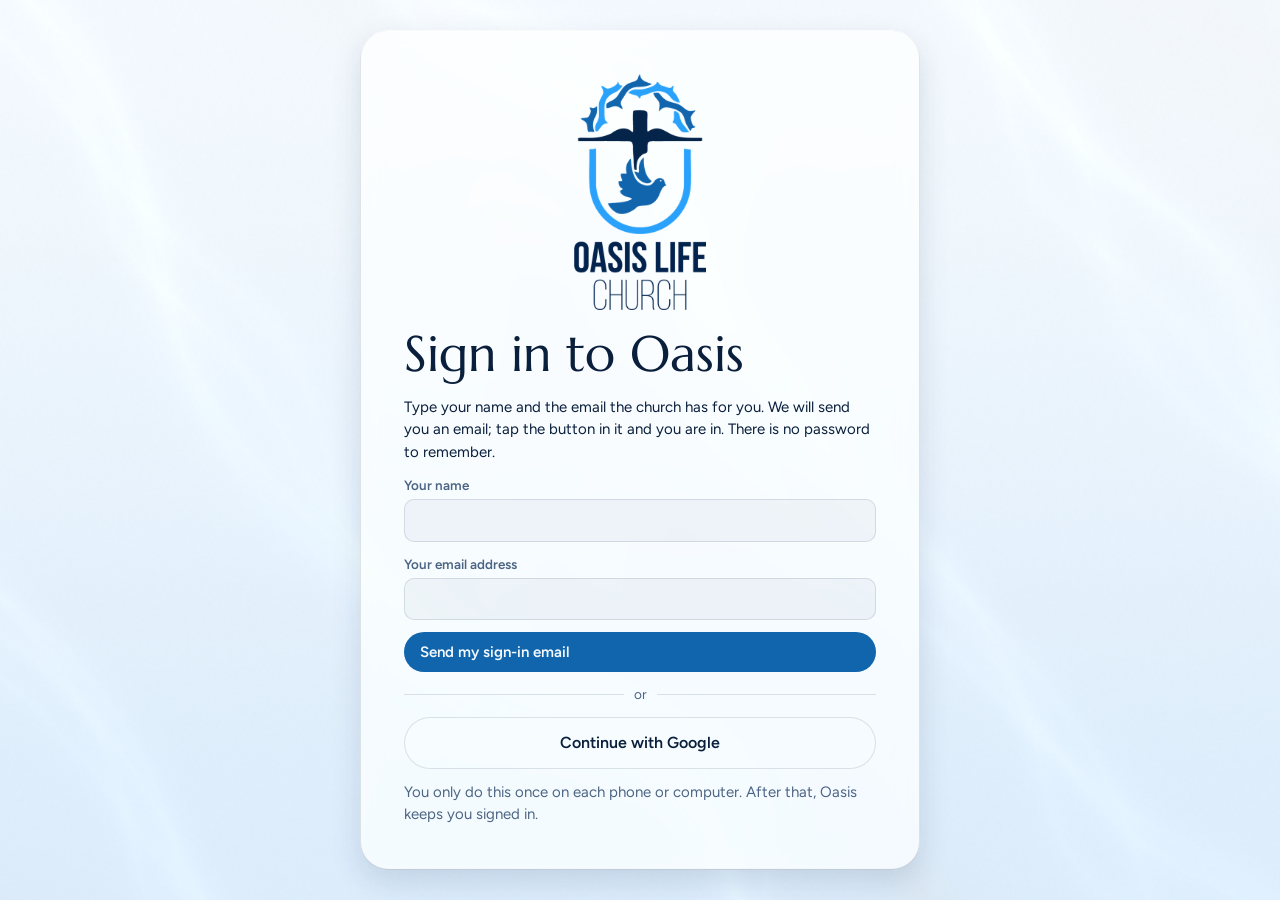
==== commit cc9330c7: "Icons on Home and Me Co-Authored-By: Claude Opus 5.5 <noreply@anthropic.com>" ====
--- a/index.html
+++ b/index.html
@@ -13,8 +13,8 @@
 <meta name="apple-mobile-web-app-capable" content="yes">
 <meta name="apple-mobile-web-app-title" content="Oasis">
 <meta name="apple-mobile-web-app-status-bar-style" content="black-translucent">
-  <script type="module" crossorigin src="./assets/web-C7tmgE9c.js"></script>
-  <link rel="stylesheet" crossorigin href="./assets/web-g-lTOink.css">
+  <script type="module" crossorigin src="./assets/web-YAIzj5ni.js"></script>
+  <link rel="stylesheet" crossorigin href="./assets/web-CkbpF5a1.css">
 </head>
 <body>
 <canvas id="scene" aria-hidden="true"></canvas>
--- a/assets/web-CkbpF5a1.css
+++ b/assets/web-CkbpF5a1.css
@@ -0,0 +1 @@
+@font-face{font-family:Marcellus;font-style:normal;font-display:swap;font-weight:400;src:url(./marcellus-latin-ext-400-normal-DkjSXVBo.woff2) format("woff2"),url(./marcellus-latin-ext-400-normal-D06jIo1e.woff) format("woff");unicode-range:U+0100-02BA,U+02BD-02C5,U+02C7-02CC,U+02CE-02D7,U+02DD-02FF,U+0304,U+0308,U+0329,U+1D00-1DBF,U+1E00-1E9F,U+1EF2-1EFF,U+2020,U+20A0-20AB,U+20AD-20C0,U+2113,U+2C60-2C7F,U+A720-A7FF}@font-face{font-family:Marcellus;font-style:normal;font-display:swap;font-weight:400;src:url(./marcellus-latin-400-normal-86dSXJnk.woff2) format("woff2"),url(./marcellus-latin-400-normal-AvMY561b.woff) format("woff");unicode-range:U+0000-00FF,U+0131,U+0152-0153,U+02BB-02BC,U+02C6,U+02DA,U+02DC,U+0304,U+0308,U+0329,U+2000-206F,U+20AC,U+2122,U+2191,U+2193,U+2212,U+2215,U+FEFF,U+FFFD}@font-face{font-family:Figtree Variable;font-style:normal;font-display:swap;font-weight:300 900;src:url(./figtree-latin-ext-wght-normal-DCwSJGxG.woff2) format("woff2-variations");unicode-range:U+0100-02BA,U+02BD-02C5,U+02C7-02CC,U+02CE-02D7,U+02DD-02FF,U+0304,U+0308,U+0329,U+1D00-1DBF,U+1E00-1E9F,U+1EF2-1EFF,U+2020,U+20A0-20AB,U+20AD-20C0,U+2113,U+2C60-2C7F,U+A720-A7FF}@font-face{font-family:Figtree Variable;font-style:normal;font-display:swap;font-weight:300 900;src:url(./figtree-latin-wght-normal-D_ZTVpCC.woff2) format("woff2-variations");unicode-range:U+0000-00FF,U+0131,U+0152-0153,U+02BB-02BC,U+02C6,U+02DA,U+02DC,U+0304,U+0308,U+0329,U+2000-206F,U+20AC,U+2122,U+2191,U+2193,U+2212,U+2215,U+FEFF,U+FFFD}:root{--ink: #F8F1E7;--muted: #CDC1B4;--accent: #F2BC62;--on-accent: #20140A;--pane: rgba(15, 9, 18, .56);--thick: rgba(13, 8, 16, .87);--line: rgba(255, 255, 255, .13);--edge: rgba(255, 235, 205, .3);--glint: rgba(255, 226, 180, .14);--shade: rgba(5, 0, 8, .55);--comm: #FF7D92;--thanks: #F7C56C;--fus: #8FAEFF;--spec: #5FE3B3;--hot: #FF9DAD;--warm: #F7C56C;--good: #6FE3B6;--display: "Marcellus", "Trajan Pro", Georgia, serif;--body: "Figtree Variable", "Segoe UI", system-ui, sans-serif;color-scheme:dark}*{box-sizing:border-box}html,body{margin:0;min-height:100%}html{-webkit-text-size-adjust:100%;text-size-adjust:100%}body{background:linear-gradient(150deg,#2b0a18,#0e1540 50%,#0a2a22) fixed;color:var(--ink);font:15px/1.5 var(--body)}#scene{position:fixed;inset:0;width:100%;height:100%;z-index:-1;display:block}button{font:inherit;color:inherit;background:none;border:0;cursor:pointer;text-align:left}input,select,textarea{font:inherit;color:var(--ink);background:#ffffff12;border:1px solid var(--line);border-radius:10px;padding:9px 11px;width:100%;min-height:40px}select option{background:#1a1020;color:var(--ink)}input[type=checkbox]{width:18px;height:18px;min-height:0;accent-color:var(--accent)}::placeholder{color:var(--muted);opacity:.75}:focus-visible{outline:2px solid var(--accent);outline-offset:2px}h1,h2,h3,p,ol{margin:0;padding:0}h1,h2{font-family:var(--display);font-weight:400}h1{text-wrap:balance}h2{font-size:1.35rem;line-height:1.2}.dim{color:var(--muted)}.pane,.thick{position:relative;isolation:isolate;border-radius:20px;box-shadow:inset 0 1px 0 var(--edge),inset 0 0 0 1px var(--line),0 18px 44px var(--shade)}.pane{background:var(--pane);-webkit-backdrop-filter:blur(16px) saturate(150%);backdrop-filter:blur(16px) saturate(150%)}.thick{background:var(--thick);-webkit-backdrop-filter:blur(14px);backdrop-filter:blur(14px)}.pane:after,.thick:after{content:"";position:absolute;inset:0;border-radius:inherit;pointer-events:none;z-index:-1;background:radial-gradient(420px circle at var(--mx, -999px) var(--my, -999px),var(--glint),transparent 70%)}.liquid{background:linear-gradient(135deg,var(--glint),transparent 58%),#0f09124d;-webkit-backdrop-filter:blur(10px) saturate(170%);backdrop-filter:blur(10px) saturate(170%);box-shadow:inset 0 1px 1px var(--edge),inset 0 -1px 1px var(--line),inset 0 0 0 1px var(--line),0 12px 30px var(--shade)}@media(prefers-reduced-transparency:reduce){.pane,.liquid{background:var(--thick)}}.shell{display:grid;grid-template-columns:216px minmax(0,1fr);gap:22px;padding:16px max(16px,env(safe-area-inset-right,0px)) 40px max(16px,env(safe-area-inset-left,0px));max-width:1500px;margin-inline:auto;align-items:start}.rail{position:sticky;top:16px;border-radius:22px;padding:14px 12px;display:grid;gap:10px;z-index:5}.mark{font:1.7rem/1.1 var(--display);padding:4px 12px 8px}nav{position:relative;display:grid;gap:3px}nav button{position:relative;z-index:1;display:flex;align-items:center;gap:11px;height:44px;padding:0 12px;border-radius:14px;font-weight:600;color:var(--muted);transition:color .25s}nav button:hover,nav button[aria-current]{color:var(--ink)}nav svg{width:19px;height:19px;flex:none;fill:none;stroke:currentColor;stroke-width:1.7;stroke-linecap:round;stroke-linejoin:round}nav em{margin-left:auto;font:700 .72rem var(--body);padding:1px 8px;border-radius:99px;background:var(--line);color:var(--ink)}.navpill{position:absolute;left:0;top:0;border-radius:14px;transition:transform .55s cubic-bezier(.3,1.4,.5,1)}.filestate{display:grid;gap:1px;padding:10px 12px 2px;border-top:1px solid var(--line);font-size:.8rem;min-width:0}.filestate b{font-weight:600;white-space:nowrap;overflow:hidden;text-overflow:ellipsis}.filestate span{color:var(--muted)}.stage{min-width:0}.view{display:grid;gap:18px;min-width:0}.previewing{padding:8px 14px;margin-bottom:14px;border-radius:12px;background:var(--thick);color:var(--warm);font-weight:600}.hero{display:grid;grid-template-columns:minmax(0,1fr) minmax(300px,470px);gap:24px;align-items:center;min-height:440px}.hero-text{min-width:0;text-shadow:0 2px 22px rgba(0,0,0,.65)}.when{font:1.65rem/1.2 var(--display);color:var(--accent)}.hero h1{font-size:clamp(2.6rem,5.4vw,5rem);line-height:1.02;margin:8px 0 14px}.lede{font-size:1.08rem;max-width:52ch}.gap{margin-top:10px;max-width:58ch}.glassbtn{margin-top:18px;padding:11px 22px;border-radius:99px;font-weight:700;background:var(--accent);color:var(--on-accent);text-shadow:none}.glassbtn:hover{filter:brightness(1.08)}.summary{font:1.45rem/1.3 var(--display);text-shadow:0 2px 18px rgba(0,0,0,.7)}.summary b{font-weight:400;color:var(--accent)}.summary .hotnum{color:var(--hot)}.grid-a{display:grid;grid-template-columns:minmax(0,1.45fr) minmax(300px,1fr);gap:18px;align-items:start}.grid-b{display:grid;grid-template-columns:repeat(2,minmax(0,1fr));gap:18px;align-items:start}.grid-c{display:grid;grid-template-columns:minmax(0,2.3fr) minmax(260px,1fr);gap:18px;align-items:start}.col{display:grid;gap:18px;min-width:0}.panel{padding:20px 22px;min-width:0;display:grid;gap:10px;align-content:start}.phead{display:flex;justify-content:space-between;align-items:baseline;gap:12px}.link{color:var(--accent);font-weight:600;text-decoration:underline;text-underline-offset:3px;text-decoration-color:transparent;padding:2px 0}.link:hover{text-decoration-color:currentColor}.focus{list-style:none;counter-reset:f;display:grid}.focus li{counter-increment:f;border-top:1px solid var(--line)}.focus li:first-child{border-top:0}.focus button{position:relative;display:grid;gap:2px;width:100%;padding:12px 8px 12px 44px;border-radius:10px}.focus button:before{content:counter(f);position:absolute;left:8px;top:9px;font:1.5rem/1.2 var(--display);color:var(--accent)}.focus button:hover,.eline:hover,.pick:hover,tbody tr:hover{background:#ffffff0d}.ft{font-weight:600}.fm{font-size:.88rem}.fy{font-size:.8rem;color:var(--muted)}.bignum{font:3rem/1 var(--display);color:var(--hot)}.bignum span{font-size:1.1rem;color:var(--ink)}.eline{display:grid;grid-template-columns:48px minmax(0,1fr);gap:8px;align-items:center;padding:7px 6px;border-radius:10px;width:100%}.eday{font:1.5rem/1 var(--display);text-align:center}.eday small{display:block;font:.72rem var(--body);color:var(--muted);margin-top:2px}.ename{display:block;line-height:1.3}.dot{display:inline-block;width:9px;height:9px;border-radius:50%;margin-right:8px;background:var(--c);vertical-align:1px;flex:none}.c-comm{--c: var(--comm)}.c-thanks{--c: var(--thanks)}.c-fus{--c: var(--fus)}.c-spec{--c: var(--spec)}.state{display:inline-block;font-size:.76rem;font-weight:700;padding:1px 9px;border-radius:99px;border:1px solid currentColor;white-space:nowrap;text-shadow:none}.state.hot{color:var(--hot)}.state.warm{color:var(--warm)}.state.good{color:var(--good)}.state.quiet{color:var(--muted)}.rose{position:relative;width:100%;max-width:470px;aspect-ratio:1;justify-self:end;filter:drop-shadow(0 22px 50px rgba(0,0,0,.55))}.rose svg{width:100%;height:100%;display:block;overflow:visible}.lead-ring{fill:#060309db;stroke:#ffebcd57;stroke-width:1.5}.pane-glass{stroke:#060309f2;stroke-width:2.5;transition:filter .25s}.pane-glass.off{opacity:.55}.pane-g{cursor:pointer;outline:none}.pane-g .pane-glass{filter:brightness(.72) saturate(1.05)}.pane-g.on .pane-glass{filter:brightness(1.12) saturate(1.2)}.pane-g:focus-visible .pane-glass{stroke:var(--ink);stroke-width:3}.pane-g text{font:19px var(--display);fill:#fff;pointer-events:none;paint-order:stroke;stroke:#0000008c;stroke-width:3px}.rose-lens{position:absolute;left:50%;top:50%;width:41%;aspect-ratio:1;transform:translate(-50%,-50%);border-radius:50%;display:grid;align-content:center;justify-items:center;text-align:center;gap:2px;padding:12px;background:linear-gradient(140deg,var(--glint),transparent 55%),#0a050e9e;-webkit-backdrop-filter:blur(6px) saturate(160%);backdrop-filter:blur(6px) saturate(160%);box-shadow:inset 0 2px 2px var(--edge),inset 0 -2px 3px var(--line),0 10px 26px var(--shade);pointer-events:none}.rose-lens b{font:400 1.2rem/1.1 var(--display);color:var(--accent)}.rose-name{font-size:.8rem;font-weight:600;line-height:1.22;display:-webkit-box;-webkit-line-clamp:3;-webkit-box-orient:vertical;overflow:hidden}.rose-lens small{font-size:.72rem;color:var(--muted)}.pagehead{display:flex;flex-wrap:wrap;gap:10px 20px;justify-content:space-between;align-items:center;padding:6px 2px;text-shadow:0 2px 18px rgba(0,0,0,.7)}.pagehead h1{font-size:clamp(2.2rem,4.2vw,3.5rem);line-height:1.05}.pagehead .dim{color:var(--ink)}.row{display:flex;flex-wrap:wrap;gap:8px;align-items:center}.row input{width:auto;flex:1 1 130px;min-width:0}.btn{padding:8px 16px;min-height:40px;border-radius:99px;background:#ffffff1a;font-weight:600;box-shadow:inset 0 0 0 1px var(--line);text-shadow:none;white-space:nowrap}.btn:hover{background:#ffffff2b}.btn.primary{background:var(--accent);color:var(--on-accent);box-shadow:none}.btn.primary:hover{filter:brightness(1.08);background:var(--accent)}.btn.small{min-height:34px;padding:5px 13px;font-size:.86rem}.btn:disabled{opacity:.6;cursor:default}.round{width:40px;height:40px;border-radius:50%;background:#ffffff1f;text-align:center;font-size:1.25rem;line-height:1;text-shadow:none}.round:hover{background:#fff3}.chips{display:flex;flex-wrap:wrap;gap:6px}.chips button{padding:6px 13px;min-height:36px;border-radius:99px;background:#ffffff17;font-size:.86rem;font-weight:600}.chips button:hover{background:#ffffff29}.chips button[aria-pressed=true]{background:var(--accent);color:var(--on-accent)}.filters{display:grid;gap:9px;margin-bottom:4px}.search{max-width:340px}.check{display:flex;gap:9px;align-items:center;font-weight:500}.scroll{overflow-x:auto}table{width:100%;min-width:620px;border-collapse:collapse}th{text-align:left;font-size:.82rem;font-weight:600;color:var(--muted);padding:8px 12px 8px 4px}td{padding:11px 12px 11px 4px;border-top:1px solid var(--line);vertical-align:top;font-size:.94rem}tbody tr{cursor:pointer}.tt{font-weight:600}.tt .state{margin-left:8px}.n{text-align:right;font-variant-numeric:tabular-nums}.nw{white-space:nowrap}.miss{color:var(--hot);font-weight:600;font-size:.86rem;white-space:nowrap}.empty{color:var(--muted);padding:8px 0}.cal{display:grid;grid-template-columns:repeat(7,minmax(0,1fr));gap:5px}.dow{font-size:.8rem;font-weight:600;color:var(--muted);padding:2px 7px}.day{min-height:98px;padding:7px;border-radius:11px;background:#ffffff0f;display:flex;flex-direction:column;gap:4px;align-items:stretch;min-width:0}.day:hover{background:#ffffff1c}.day.sel{box-shadow:inset 0 0 0 2px var(--accent)}.day b{font-weight:600;font-size:.86rem;font-variant-numeric:tabular-nums}.day.now b{display:inline-grid;place-items:center;width:25px;height:25px;border-radius:50%;background:var(--accent);color:var(--on-accent)}.chip{font-size:.73rem;line-height:1.25;padding-left:7px;border-left:2px solid var(--c);overflow:hidden;display:-webkit-box;-webkit-line-clamp:3;-webkit-box-orient:vertical;word-break:break-word}.legend{display:flex;flex-wrap:wrap;gap:6px 16px;font-size:.84rem;color:var(--muted);margin-top:6px}.pick{display:grid;gap:3px;justify-items:start;padding:10px 8px;border-radius:10px;border-top:1px solid var(--line);width:100%;font-size:.9rem}.pn{font-weight:600;font-size:.96rem;line-height:1.3}.alert{display:grid;grid-template-columns:minmax(0,1fr) auto;gap:12px;padding:12px 0;border-top:1px solid var(--line);align-items:start}.alert p{font-size:.9rem}.at b{font-weight:700}.aa{display:flex;gap:6px}.min{display:grid;gap:7px;padding:12px 0;border-top:1px solid var(--line)}.min:first-child{border-top:0;padding-top:0}.mh{display:flex;justify-content:space-between;align-items:baseline;gap:10px}.seg{display:flex;gap:4px}.seg i{flex:1;height:9px;border-radius:3px;background:#ffffff24}.seg i.on{background:var(--accent)}.file{font-weight:700;word-break:break-word}.wrow{display:grid;grid-template-columns:minmax(0,1fr) 84px;gap:12px;align-items:center;padding:7px 0;border-top:1px solid var(--line)}.wrow label{font-weight:600}.wrow p{font-size:.84rem}.tags{display:flex;flex-wrap:wrap;gap:6px}.tags span{padding:3px 11px;border-radius:99px;background:#ffffff1a;font-size:.88rem}.tags .plain{background:none;padding:0}.lrow{display:grid;grid-template-columns:minmax(0,1fr) auto minmax(0,1fr) auto;gap:10px;padding:6px 0;border-top:1px solid var(--line);font-size:.9rem;align-items:center}.veil{position:fixed;inset:0;z-index:20;background:#06020a73;display:flex;justify-content:flex-end;animation:fade .2s}.sheet{width:min(500px,100%);height:100%;background:#100914eb;-webkit-backdrop-filter:blur(22px) saturate(160%);backdrop-filter:blur(22px) saturate(160%);box-shadow:inset 1px 0 0 var(--edge),-24px 0 60px #00000080;display:flex;flex-direction:column;animation:slide .32s cubic-bezier(.2,.9,.25,1)}.sheet header{display:flex;justify-content:space-between;align-items:center;padding:20px 22px 12px}.sheet h2{font-size:1.7rem}.x{width:40px;height:40px;border-radius:50%;text-align:center;font-size:1.5rem;line-height:1;background:#ffffff1a}.sheet-body{overflow-y:auto;padding:4px 22px 28px;flex:1}.form{display:grid;grid-template-columns:repeat(2,minmax(0,1fr));gap:13px}.field{display:grid;gap:4px;align-content:start;min-width:0}.field>span{font-size:.84rem;font-weight:600;color:var(--muted)}.wide{grid-column:1 / -1}.why,.note{padding:11px 13px;border-radius:12px;background:#ffffff0f;font-size:.9rem;display:grid;gap:6px}.why{display:block}.why span{color:var(--muted)}.why p{margin-top:6px}.note{border-left:3px solid var(--warm);justify-items:start}.linked h3{font:600 .84rem var(--body);color:var(--muted);margin-bottom:4px}.linked small{color:var(--muted)}.actions{display:flex;gap:8px;margin-top:4px}.err{color:var(--hot);font-weight:600}.toast{position:fixed;left:50%;bottom:calc(22px + env(safe-area-inset-bottom,0px));transform:translate(-50%);z-index:30;display:flex;gap:14px;align-items:center;max-width:calc(100vw - 32px);padding:11px 20px;border-radius:99px;background:#140c19e6;font-weight:600;animation:rise .3s}.toast.bad{color:var(--hot);border-radius:16px}.welcome{min-height:100vh;display:grid;place-items:center;padding:24px max(16px,env(safe-area-inset-right,0px)) 24px max(16px,env(safe-area-inset-left,0px))}.welcome-card{width:min(560px,100%);padding:clamp(24px,5vw,44px);border-radius:28px;display:grid;gap:14px;background:#0f0912ad}.w-name{color:var(--accent);font:1.15rem var(--display)}.welcome h1{font-size:clamp(2.1rem,5vw,3.1rem);line-height:1.08}@keyframes fade{0%{opacity:0}}@keyframes slide{0%{transform:translate(40px);opacity:.4}}@keyframes rise{0%{opacity:0;transform:translate(-50%,8px)}}@media(prefers-reduced-motion:reduce){.veil,.sheet,.toast{animation:none}.navpill{transition:none}}@media(max-width:1100px){.shell{grid-template-columns:minmax(0,1fr);gap:16px}.rail{position:sticky;top:8px;padding:7px}.mark,.filestate{display:none}nav{display:flex;overflow-x:auto;scrollbar-width:none}nav button{flex:0 0 auto}nav em{margin-left:2px}.hero{grid-template-columns:minmax(0,1fr) minmax(260px,370px);min-height:0}}@media(max-width:820px){.hero,.grid-a,.grid-b,.grid-c{grid-template-columns:minmax(0,1fr)}.rose{justify-self:center;max-width:400px}.day{min-height:58px;padding:5px}.chip{font-size:0;border:0;padding:0;width:9px;height:9px;border-radius:50%;background:var(--c);display:block}.panel{padding:16px}.summary{font-size:1.2rem}}@media(max-width:480px){nav svg{display:none}.form,.alert{grid-template-columns:minmax(0,1fr)}.lrow{grid-template-columns:minmax(0,1fr);gap:2px}.rose-name{font-size:.7rem}.rose-lens b{font-size:1rem}}.summary b,.bignum,.eday,.focus button:before{font-family:var(--body);font-weight:600;font-variant-numeric:tabular-nums lining-nums}.bignum span{font-family:var(--display);font-weight:400}.eday small{font-weight:400}.pane-g text{font-family:var(--body);font-weight:600;font-size:18px}.focus button:before{font-size:1.25rem;top:11px}.hero-text{position:relative;isolation:isolate}.hero-text:before{content:"";position:absolute;inset:-40px -60px -40px -40px;z-index:-1;pointer-events:none;background:radial-gradient(closest-side,rgba(6,2,10,.72),rgba(6,2,10,.45) 62%,transparent)}.pagehead{position:relative;isolation:isolate}.pagehead:before{content:"";position:absolute;inset:-14px -24px;z-index:-1;pointer-events:none;background:radial-gradient(closest-side,rgba(6,2,10,.6),transparent)}.summary{position:relative;isolation:isolate}.summary:before{content:"";position:absolute;inset:-12px -20px;z-index:-1;pointer-events:none;background:linear-gradient(90deg,rgba(6,2,10,.55),transparent 85%)}.hero{overflow:visible}body{overflow-x:clip}.pagehead:before{inset:-14px 0}.yr{font-family:var(--body);font-weight:300;font-variant-numeric:lining-nums;letter-spacing:-.01em}html{overflow-x:clip}.push{margin-left:auto}.btn.danger{color:var(--hot);background:none}.btn.danger-on{background:#b3213f;color:#fff;box-shadow:none}.btn.danger-on:hover{background:#c92a4b}.actions{flex-wrap:wrap;align-items:center}.notes-grid{display:grid;grid-template-columns:repeat(auto-fill,minmax(300px,1fr));gap:16px;align-items:start}.note-card{display:grid;gap:7px;padding:18px 20px;width:100%;border-radius:18px}.note-card:hover{background:#1c1222eb}.nt{font:1.25rem/1.2 var(--display)}.nm{font-size:.84rem}.nb{font-size:.92rem;display:-webkit-box;-webkit-line-clamp:4;-webkit-box-orient:vertical;overflow:hidden;overflow-wrap:anywhere}.nb b{font-weight:600}.charts{display:grid;grid-template-columns:repeat(2,minmax(0,1fr));gap:18px;align-items:start}.chart.wide{grid-column:1 / -1}.sub{font-size:.88rem;margin-top:2px}.mini{min-width:0}.mini td,.mini th{padding:6px 12px 6px 2px}.mini tbody tr{cursor:default}.chart .legend{margin:0 0 4px}.on-done{background:var(--accent)}.on-open{background:#ffffff4d}.on-gold,.dot.on-done{background:var(--accent)}.dot.on-open{background:#ffffff6b}.tone-hot{background:var(--hot)}.tone-warm{background:var(--warm)}.tone-good{background:var(--good)}.tone-quiet{background:#ffffff57}.hb{display:grid;grid-template-columns:minmax(96px,38%) minmax(0,1fr) 28px;gap:10px;align-items:center;padding:5px 2px;border-radius:8px;font-size:.92rem;outline-offset:0}.hb:hover{background:#ffffff0d}.hl{min-width:0;line-height:1.25}.ht{display:flex;gap:2px;height:12px;border-radius:4px;background:#ffffff0d;overflow:hidden}.ht i{display:block;height:100%;border-radius:0 4px 4px 0}.ht.split i{border-radius:0}.ht.split i:last-child{border-radius:0 4px 4px 0}.hv{text-align:right;font-weight:600;font-variant-numeric:tabular-nums}.vchart{position:relative;padding:22px 0 0 26px}.grid-lines{position:absolute;left:26px;right:0;top:22px;height:220px;pointer-events:none}.grid-lines span{position:absolute;left:0;right:0;height:1px;background:var(--line)}.grid-lines em{position:absolute;left:-24px;top:-9px;width:18px;text-align:right;font:500 .76rem var(--body);color:var(--muted);font-variant-numeric:tabular-nums}.vbars{position:relative;height:220px;display:grid;grid-template-columns:repeat(var(--n),minmax(0,1fr))}.vcol{display:flex;align-items:flex-end;justify-content:center;border-radius:6px;padding:0 12%}.vcol:hover{background:#ffffff0d}.vstack{position:relative;width:100%;max-width:34px;display:flex;flex-direction:column;gap:2px}.vstack i{display:block;min-height:2px;background:var(--c);flex-basis:0}.vstack i:nth-child(2){border-radius:4px 4px 0 0}.vtot{position:absolute;left:0;right:0;bottom:100%;text-align:center;font-size:.8rem;font-weight:600;padding-bottom:2px;font-variant-numeric:tabular-nums}.vlabels{display:grid;grid-template-columns:repeat(var(--n),minmax(0,1fr));margin-top:6px;font-size:.76rem;color:var(--muted);text-align:center}.vlabels small{display:block;font-size:.7rem}.tip{position:fixed;z-index:40;transform:translate(-50%,calc(-100% - 12px));pointer-events:none;display:grid;gap:1px;padding:8px 12px;border-radius:10px;background:#08040cf5;box-shadow:inset 0 0 0 1px var(--edge),0 10px 26px #0000008c;font-size:.84rem;white-space:nowrap}.tip b{font-weight:700}@media(max-width:820px){.charts{grid-template-columns:minmax(0,1fr)}.vlabels small{display:none}.vlabels{font-size:.62rem}.vtot{font-size:.68rem}.vcol{padding:0 6%}}.charts{--comm: #E5526C;--thanks: #BE8A29;--fus: #6786E6;--spec: #27AD80}.sevhead{display:flex;flex-wrap:wrap;gap:8px;align-items:center;margin-bottom:2px}.alert2{border-top:1px solid var(--line)}.alert-head{display:grid;grid-template-columns:minmax(0,1fr) auto 26px;gap:12px;align-items:center;width:100%;padding:12px 6px;border-radius:10px}.alert-head:hover{background:#ffffff0d}.alert-head .at{font-weight:600;line-height:1.35}.area{font-size:.82rem;text-align:right}.chev{width:26px;height:26px;border-radius:50%;display:grid;place-items:center;background:#ffffff17;font-size:1.05rem;line-height:1}.alert-body{display:grid;gap:8px;padding:2px 6px 16px;max-width:80ch}.alert-body h4,.prepblock h4{margin:8px 0 0;font:600 .86rem var(--body);color:var(--accent)}.whylist{display:grid;gap:4px}.alert-foot{display:flex;flex-wrap:wrap;gap:6px 18px;margin-top:8px}.link.quiet{color:var(--muted);font-weight:500}.taskfix{display:flex;flex-wrap:wrap;gap:8px;align-items:flex-end}.taskfix .field{flex:1 1 170px}.taskfix .btn{min-height:40px}.prep{display:grid;gap:10px}.prepblock{display:grid;gap:7px}.preptask{display:grid;gap:5px;padding:9px 11px;border-radius:12px;background:#ffffff0d}.preptask p{font-weight:600;font-size:.93rem}.preptask small{font-weight:400;color:var(--muted)}.gaps{margin:8px 0 0;padding-left:18px;display:grid;gap:3px}.hint{font-size:.84rem;color:var(--muted);margin-top:-6px}.person{display:grid;grid-template-columns:minmax(0,1fr) minmax(0,1.1fr) minmax(0,1.2fr) auto auto;gap:7px;align-items:center;padding:7px 0;border-top:1px solid var(--line)}.person b{font-weight:600;font-size:.92rem}@media(max-width:1250px){.person{grid-template-columns:minmax(0,1fr) auto auto}.person b,.person input{grid-column:1 / -1}}.veil+.veil{background:#06020a4d}.veil+.veil .sheet{background:#120a17;-webkit-backdrop-filter:none;backdrop-filter:none}.sheet-sub{font:600 .92rem var(--body);color:var(--accent);margin:8px 0 0}.small-note{font-size:.84rem}.wrow>span{justify-self:end;white-space:nowrap;font-size:.86rem}.wrow:has(>span){grid-template-columns:minmax(0,1fr) auto}.stephead{display:flex;gap:12px;align-items:flex-start;margin-bottom:10px}.stephead h2,.stephead p{margin:0}.stepnum{flex:none;width:34px;height:34px;border-radius:50%;display:grid;place-items:center;background:var(--accent);color:var(--on-accent);font-weight:700}.invite-line{display:grid;grid-template-columns:minmax(120px,1fr) minmax(0,1.4fr) minmax(0,1fr) minmax(100px,.8fr) auto;gap:8px;align-items:center;padding:10px 0;border-top:1px solid var(--line)}.invite-line .err,.invite-line .il-same{grid-column:1 / -1}.il-name{display:grid;min-width:0;overflow-wrap:anywhere}.il-name b{font-weight:600}.il-same{display:flex;flex-wrap:wrap;gap:8px;align-items:center;font-size:.86rem;color:var(--muted)}.il-same select{flex:0 1 240px;width:auto}.send-person,.personline{display:flex;flex-wrap:wrap;gap:8px 12px;align-items:center;padding:10px 0;border-top:1px solid var(--line)}.panelmsg{padding:10px 16px;border-radius:12px;background:var(--thick);margin:0 0 12px}.goodmsg{color:var(--good);font-weight:600}@media(max-width:820px){.invite-line{grid-template-columns:minmax(0,1fr)}}.invite-someone{display:grid;gap:10px;padding-top:14px;margin-top:10px;border-top:1px solid var(--line)}.invite-someone h3,.invite-someone p{margin:0}.invite-grid{display:grid;grid-template-columns:repeat(auto-fit,minmax(190px,1fr));gap:10px;align-items:end}.webshell{display:grid;gap:14px;max-width:1000px;margin-inline:auto;padding:max(10px,env(safe-area-inset-top,0px)) max(14px,env(safe-area-inset-right,0px)) 40px max(14px,env(safe-area-inset-left,0px))}.webbar{position:sticky;top:max(8px,env(safe-area-inset-top,0px));z-index:5;display:flex;flex-wrap:wrap;gap:6px 12px;align-items:center;justify-content:space-between;padding:8px 12px;border-radius:20px}.webbar .mark{padding:0 6px;font-size:1.4rem}.webnav{display:flex;gap:2px;order:3;flex:1 1 100%;overflow-x:auto;scrollbar-width:none}.webnav button{flex:1 0 auto;height:40px;padding:0 14px;border-radius:12px;font-weight:600;color:var(--muted);text-align:center}.webnav button[aria-current]{color:var(--on-accent);background:var(--accent)}.webme{display:flex;gap:8px;align-items:center}.webmain{min-width:0}.narrow{max-width:640px;margin-inline:auto;width:100%}main.webmain.narrow{padding:14px}@media(min-width:720px){.webnav{order:0;flex:0 1 auto}}.avatar{border-radius:50%;object-fit:cover;flex:none;box-shadow:inset 0 0 0 1px var(--edge);display:block}.avatar.blank{display:grid;place-items:center;font-weight:700;background:#ffffff1f;color:var(--ink)}.stack-form{display:grid;gap:12px}.profile{gap:13px}.photo-row{display:flex;flex-wrap:wrap;gap:14px;align-items:center}label.btn{display:inline-flex;align-items:center;cursor:pointer}.small{font-size:.84rem}.good{color:var(--good);font-weight:600}.consent{padding:13px 15px;border-radius:14px;background:#ffffff0d;display:grid;gap:8px}.consent h3,.deliver h3,.panel h3{font:600 .92rem var(--body);margin:4px 0 0;color:var(--accent)}.consent ul{margin:0;padding-left:18px;display:grid;gap:5px;font-size:.9rem}.danger-zone{border-top:1px solid var(--line);padding-top:10px}.taskcard{gap:12px}.tc-head{display:flex;flex-wrap:wrap;gap:8px 12px;justify-content:space-between;align-items:flex-start}.tc-head h2{flex:1 1 220px}.tc-facts{margin:0;display:grid;gap:6px}.tc-facts div{display:grid;grid-template-columns:110px minmax(0,1fr);gap:8px}.tc-facts dt{color:var(--muted);font-size:.88rem}.tc-facts dd{margin:0;font-weight:500;overflow-wrap:anywhere}.deliver{padding:11px 13px;border-radius:12px;background:#ffffff0f;display:grid;gap:3px}.deliver p{white-space:pre-wrap;overflow-wrap:anywhere}.answers .btn{min-height:46px}.section-title{margin-top:8px;text-shadow:0 2px 16px rgba(0,0,0,.7)}.invite{display:grid;grid-template-columns:repeat(auto-fit,minmax(170px,1fr));gap:9px;align-items:end}.personline{display:flex;flex-wrap:wrap;gap:8px 12px;align-items:center;padding:10px 0;border-top:1px solid var(--line)}.pl-main{flex:1 1 200px;min-width:0;display:grid;gap:1px;overflow-wrap:anywhere}.pl-main b{font-weight:600}.assignline{display:grid;grid-template-columns:minmax(0,1.6fr) minmax(130px,1fr) minmax(130px,150px);gap:10px;align-items:end;padding:11px 0;border-top:1px solid var(--line)}@media(max-width:640px){.assignline{grid-template-columns:minmax(0,1fr)}}.field.inline{min-width:120px}.tell{grid-column:1 / -1}a.btn{text-decoration:none;display:inline-flex;align-items:center;color:var(--ink)}.panel .tags span{padding:3px 11px;border-radius:99px;background:#ffffff1a;font-size:.88rem}.deliver-field{grid-column:1 / -1;order:3}.assignline .tell{order:4;display:grid;gap:4px}.install-card{margin-bottom:14px}.install-card h2{margin-top:0}.install-steps{margin:8px 0;padding-left:22px;display:grid;gap:6px}.signin-steps{margin:0;padding-left:22px;display:grid;gap:8px;font-size:1.05rem}.signin-inbox{text-align:center;text-decoration:none;justify-self:start}.signin-code{padding-top:12px;border-top:1px solid var(--line)}#water{position:fixed;inset:0;width:100%;height:100%;z-index:-1;display:none}:root[data-theme=blue-dark],:root[data-theme=blue-light]{--display: "Marcellus", Georgia, serif}:root[data-theme=blue-dark] #scene,:root[data-theme=blue-light] #scene{display:none}:root[data-theme=blue-dark]{--ink: #EAF2FB;--muted: #9EB6D2;--accent: #2AA2FB;--on-accent: #021430;--pane: rgba(4, 22, 48, .58);--thick: rgba(3, 17, 38, .9);--line: rgba(170, 210, 255, .14);--edge: rgba(205, 230, 255, .26);--glint: rgba(42, 162, 251, .12);--shade: rgba(0, 5, 16, .5);--tint: rgba(170, 210, 255, .07);--field: rgba(170, 210, 255, .07);--hot: #FF9DAD;--warm: #F5C76B;--good: #6FE3B6;--bar: rgba(3, 17, 38, .72)}:root[data-theme=blue-dark] body{background:#020b1a}:root[data-theme=blue-light]{--ink: #0A1F3C;--muted: #4D6584;--accent: #1165AD;--on-accent: #F5FAFF;--pane: rgba(255, 255, 255, .66);--thick: rgba(251, 253, 255, .93);--line: rgba(2, 35, 77, .12);--edge: rgba(255, 255, 255, .95);--glint: rgba(42, 162, 251, .1);--shade: rgba(2, 35, 77, .13);--tint: rgba(2, 35, 77, .045);--field: rgba(2, 35, 77, .04);--hot: #B4233C;--warm: #8A5800;--good: #0E7A50;--bar: rgba(255, 255, 255, .74)}:root[data-theme=blue-light] body{background:#eef5fc}:root[data-theme=blue-light] select option{background:#fff;color:var(--ink)}:root[data-theme=blue-dark] select option{background:#061a36;color:var(--ink)}:root[data-theme=blue-dark] input,:root[data-theme=blue-dark] select,:root[data-theme=blue-dark] textarea,:root[data-theme=blue-light] input,:root[data-theme=blue-light] select,:root[data-theme=blue-light] textarea{background:var(--field)}:root[data-theme=blue-light] .liquid,:root[data-theme=blue-dark] .liquid{background:var(--bar)}:root[data-theme=blue-light] .deliver,:root[data-theme=blue-light] .consent,:root[data-theme=blue-dark] .deliver,:root[data-theme=blue-dark] .consent{background:var(--tint)}:root[data-theme=blue-light] .avatar.blank{background:#1165ad24;color:var(--accent)}:root[data-theme=blue-light] .section-title,:root[data-theme=blue-light] .pagehead h1{text-shadow:none}:root[data-theme=blue-light] .welcome h1{text-shadow:none}.logo-dark{display:block}.logo-light{display:none}:root[data-theme=blue-light] .logo-dark{display:none}:root[data-theme=blue-light] .logo-light{display:block}.signin-logo{width:132px;height:auto;margin:0 auto 4px}.signin-logo img{width:100%;height:auto}.appshell{min-height:100dvh;padding:max(10px,env(safe-area-inset-top,0px)) max(16px,env(safe-area-inset-right,0px)) calc(184px + env(safe-area-inset-bottom,0px)) max(16px,env(safe-area-inset-left,0px));max-width:760px;margin-inline:auto;display:grid;gap:16px;align-content:start}.apphead{display:flex;align-items:center;gap:12px;padding:6px 2px 2px}.apphead .mark-img{width:30px;height:auto;flex:none}.apphead .mark-img img{width:100%;height:auto}.apphead .who{display:grid;line-height:1.15;min-width:0}.apphead .who b{font:1.25rem/1.1 var(--display);font-weight:400}.apphead .who span{color:var(--muted);font-size:.84rem;white-space:nowrap;overflow:hidden;text-overflow:ellipsis}.apphead .avatar{margin-left:auto}.tabbar{position:fixed;z-index:20;left:50%;bottom:calc(14px + env(safe-area-inset-bottom,0px));transform:translate(-50%);width:min(460px,calc(100% - 28px));display:grid;grid-auto-flow:column;grid-auto-columns:1fr;gap:4px;padding:6px;border-radius:26px;isolation:isolate}.tabbar button{height:auto;display:grid;justify-items:center;gap:3px;padding:8px 4px 7px;border-radius:20px;color:var(--muted);font-size:.72rem;font-weight:600;letter-spacing:.01em;transition:color .16s ease-out,background-color .16s ease-out,transform .16s ease-out}.tabbar button svg{display:block;width:24px;height:24px;fill:none;stroke:currentColor;stroke-width:1.7;stroke-linecap:round;stroke-linejoin:round}.tabbar button[aria-current]{color:var(--on-accent);background:var(--accent)}.tabbar button:active{transform:scale(.94)}.tabbar button:focus-visible{outline:2px solid var(--accent);outline-offset:2px}@media(prefers-reduced-motion:reduce){.tabbar button{transition:none}.tabbar button:active{transform:none}}.screen{animation:screen-in .22s ease-out both}@keyframes screen-in{0%{opacity:0;transform:translateY(8px)}to{opacity:1;transform:none}}@media(prefers-reduced-motion:reduce){.screen{animation:none}}.pagehead h1{font-size:clamp(1.9rem,7vw,2.6rem);line-height:1.08}.btn.big{min-height:52px;padding:0 22px;font-size:1rem;display:inline-flex;align-items:center;justify-content:center;text-align:center}.newtask{gap:14px}.newtask .two{display:grid;grid-template-columns:repeat(2,minmax(0,1fr));gap:12px}@media(max-width:380px){.newtask .two{grid-template-columns:minmax(0,1fr)}}.made{gap:14px;padding:26px 22px}.eyebrow{color:var(--accent);font-weight:700;font-size:.8rem;letter-spacing:.08em;text-transform:uppercase}.made-title{font-size:clamp(1.6rem,6vw,2.2rem);line-height:1.12;overflow-wrap:anywhere}.made-actions{display:grid;gap:10px}.made-actions .btn{width:100%}.looks{display:grid;gap:10px}.look{display:grid;grid-template-columns:54px minmax(0,1fr);gap:12px;align-items:center;padding:10px 12px;border-radius:16px;background:var(--tint, rgba(255, 255, 255, .05));box-shadow:inset 0 0 0 1px var(--line);transition:box-shadow .16s ease-out;width:100%}.look[aria-checked=true]{box-shadow:inset 0 0 0 2px var(--accent)}.look b{display:block;font-weight:600}.look span{color:var(--muted);font-size:.86rem}.swatch{width:54px;height:54px;border-radius:14px;display:grid;grid-template-columns:1fr 1fr;overflow:hidden;box-shadow:inset 0 0 0 1px var(--line)}.swatch i{display:block}.me-actions{display:flex;flex-wrap:wrap;gap:10px}:root[data-theme=blue-light] .pagehead,:root[data-theme=blue-dark] .pagehead{text-shadow:none}:root[data-theme=blue-light] .pagehead:before,:root[data-theme=blue-dark] .pagehead:before{display:none}:root[data-theme=blue-light] .pagehead .dim,:root[data-theme=blue-dark] .pagehead .dim{color:var(--muted)}.intro{position:fixed;inset:0;z-index:100;background:linear-gradient(180deg,#09151b,#081013);display:grid;place-items:center;cursor:pointer;opacity:1;transition:opacity .3s ease-in}.intro.leaving{opacity:0}.intro video{width:auto;height:min(68vh,600px);max-width:86vw;aspect-ratio:9 / 16;object-fit:contain;display:block;-webkit-mask-image:linear-gradient(180deg,transparent 0,#000 6%,#000 94%,transparent 100%);mask-image:linear-gradient(180deg,transparent 0,#000 6%,#000 94%,transparent 100%)}.intro-skip{position:absolute;bottom:calc(22px + env(safe-area-inset-bottom,0px));left:50%;transform:translate(-50%);padding:6px 14px;border-radius:99px;background:#020b1a73;color:#eaf2fbc7;font-size:.8rem;font-weight:600;letter-spacing:.02em}@media(prefers-reduced-motion:reduce){.intro{transition:none}}.tabbar{position:fixed}.tabbar,.segmented{--gap: 4px;--pad: 6px}.tab-well,.seg-well{position:absolute;z-index:0;top:var(--pad);bottom:var(--pad);left:var(--pad);width:calc((100% - 2 * var(--pad) - (var(--n) - 1) * var(--gap)) / var(--n));transform:translate(calc(var(--i) * (100% + var(--gap))));border-radius:20px;transition:transform .46s cubic-bezier(.3,1.35,.45,1),background-color .2s ease-out;pointer-events:none}.tabbar button,.segmented button{position:relative;z-index:1}.tabbar button[aria-current]{background:none;color:var(--accent)}.tabbar button[aria-current] svg{transform:translateY(-1px) scale(1.06)}.tabbar button svg{transition:transform .26s cubic-bezier(.3,1.35,.45,1)}@media(prefers-reduced-motion:reduce){.tab-well,.seg-well,.tabbar button svg{transition:none}}:root[data-theme=cathedral] .tabbar,:root[data-theme=cathedral] .segmented{background:linear-gradient(180deg,#28142cb3,#0e07129e);backdrop-filter:blur(22px) saturate(170%);-webkit-backdrop-filter:blur(22px) saturate(170%);box-shadow:inset 0 1px #ffe2b442,inset 0 -1px #0006,0 16px 36px #0500088c,0 2px 6px #0000004d}:root[data-theme=cathedral] .tabbar:before,:root[data-theme=cathedral] .segmented:before{content:"";position:absolute;inset:0;border-radius:inherit;pointer-events:none;z-index:0;opacity:.5;background:linear-gradient(115deg,#ffeccd66,#ffeccd00 32% 62%,#ffeccd24);mix-blend-mode:soft-light}:root[data-theme=cathedral] .tab-well,:root[data-theme=cathedral] .seg-well{background:#08030c99;box-shadow:inset 0 2px 7px #0000009e,inset 0 1px 2px #00000073,inset 0 -1px #ffd29638,0 1px #ffe2b41a}:root[data-theme=cathedral] .tabbar button[aria-current],:root[data-theme=cathedral] .segmented button[aria-checked=true]{color:var(--accent)}:root[data-theme=blue-light] .tabbar,:root[data-theme=blue-light] .segmented{background:linear-gradient(180deg,#ffffffd1,#e9f2fca3);backdrop-filter:blur(24px) saturate(180%);-webkit-backdrop-filter:blur(24px) saturate(180%);box-shadow:inset 0 1px #fffffff2,inset 0 -1px #02234d0f,0 14px 34px #02234d29,0 2px 6px #02234d12}:root[data-theme=blue-light] .tabbar:before,:root[data-theme=blue-light] .segmented:before,:root[data-theme=blue-dark] .tabbar:before,:root[data-theme=blue-dark] .segmented:before{content:"";position:absolute;inset:0;border-radius:inherit;pointer-events:none;z-index:0;background:linear-gradient(115deg,#ffffff6b,#fff0 32% 62%,#ffffff29);mix-blend-mode:soft-light}:root[data-theme=blue-light] .tab-well,:root[data-theme=blue-light] .seg-well{background:#1165ad1a;box-shadow:inset 0 2px 6px #02234d42,inset 0 1px 2px #02234d2e,inset 0 -1px #ffffffd9,0 1px #ffffffb3}:root[data-theme=blue-dark] .tabbar,:root[data-theme=blue-dark] .segmented{background:linear-gradient(180deg,#0e284ebd,#030e20a8);backdrop-filter:blur(24px) saturate(160%);-webkit-backdrop-filter:blur(24px) saturate(160%);box-shadow:inset 0 1px #aad7ff3d,inset 0 -1px #00000059,0 16px 36px #00040e8c,0 2px 6px #0000004d}:root[data-theme=blue-dark] .tabbar:before,:root[data-theme=blue-dark] .segmented:before{opacity:.45}:root[data-theme=blue-dark] .tab-well,:root[data-theme=blue-dark] .seg-well{background:#00081694;box-shadow:inset 0 2px 7px #0009,inset 0 1px 2px #00000073,inset 0 -1px #8cc8ff33,0 1px #aad7ff1a}.look-panel{gap:12px}.look-head{display:grid;gap:2px}.look-head .dim{font-size:.88rem}.segmented{position:relative;isolation:isolate;display:grid;grid-auto-flow:column;grid-auto-columns:1fr;gap:var(--gap);padding:var(--pad);border-radius:24px}.segmented button{display:grid;justify-items:center;gap:4px;padding:10px 4px 8px;border-radius:18px;color:var(--muted);font-size:.76rem;font-weight:600;text-align:center;transition:color .16s ease-out,transform .16s ease-out}.segmented button svg{width:22px;height:22px;fill:none;stroke:currentColor;stroke-width:1.7;stroke-linecap:round;stroke-linejoin:round}.segmented button[aria-checked=true]{color:var(--accent)}.segmented button:active{transform:scale(.95)}.segmented button:focus-visible{outline:2px solid var(--accent);outline-offset:2px}:root[data-theme=blue-light] .thick{background:linear-gradient(180deg,#ffffffeb,#f5faffd6);backdrop-filter:blur(18px) saturate(160%);-webkit-backdrop-filter:blur(18px) saturate(160%);box-shadow:inset 0 1px #fff,inset 0 0 0 1px #02234d12,0 14px 34px #02234d1a,0 2px 5px #02234d0d}:root[data-theme=blue-dark] .thick{background:linear-gradient(180deg,#0a2040cc,#031024e6);backdrop-filter:blur(18px) saturate(150%);-webkit-backdrop-filter:blur(18px) saturate(150%);box-shadow:inset 0 1px #aad7ff29,inset 0 0 0 1px #aad7ff14,0 16px 38px #00040e80}::view-transition-old(root),::view-transition-new(root){animation-duration:.38s;animation-timing-function:ease-out}.linkerr{position:fixed;top:max(14px,env(safe-area-inset-top,0px));left:16px;right:16px;z-index:30;padding:10px 14px;border-radius:12px;background:var(--thick)}.task-files{display:grid;gap:10px;padding-top:4px}.task-files h3{font:600 .92rem var(--body);color:var(--accent);margin:4px 0 0}.file-list{list-style:none;margin:0;padding:0;display:grid;gap:8px}.file-row{display:grid;grid-template-columns:44px minmax(0,1fr);gap:4px 12px;align-items:center;padding:8px;border-radius:14px;background:var(--tint, rgba(255, 255, 255, .05));box-shadow:inset 0 0 0 1px var(--line)}.file-icon,.file-thumb{width:44px;height:44px;border-radius:10px;display:grid;place-items:center;overflow:hidden;background:#7f7f7f24;color:var(--accent)}.file-icon svg,.file-thumb svg{width:22px;height:22px;fill:none;stroke:currentColor;stroke-width:1.7;stroke-linecap:round;stroke-linejoin:round}.file-thumb img{width:100%;height:100%;object-fit:cover;display:block}.file-name{display:grid;min-width:0;line-height:1.25}.file-name b{font-weight:600;white-space:nowrap;overflow:hidden;text-overflow:ellipsis}.file-name small{font-size:.8rem}.file-actions{grid-column:1 / -1;display:flex;flex-wrap:wrap;gap:6px 10px;align-items:center}@media(min-width:520px){.file-row{grid-template-columns:44px minmax(0,1fr) auto}.file-actions{grid-column:auto}}.add-files,.link-form{display:grid;gap:8px}.upload-bar{position:relative;overflow:hidden;border-radius:10px;padding:8px 12px;background:var(--tint, rgba(255, 255, 255, .05));box-shadow:inset 0 0 0 1px var(--line);font-size:.86rem}.upload-bar span{position:relative;z-index:1}.upload-bar i{position:absolute;inset:0 auto 0 0;background:color-mix(in srgb,var(--accent) 28%,transparent);transition:width .2s ease-out}.handin{display:grid;gap:10px;padding:12px;border-radius:16px;box-shadow:inset 0 0 0 1px var(--line)}.handin h3{margin:0}.review-state{margin:0;padding:10px 12px;border-radius:12px;font-weight:600}.review-state.waiting{color:var(--warm);background:color-mix(in srgb,var(--warm) 12%,transparent)}.review-state.approved{color:var(--good);background:color-mix(in srgb,var(--good) 12%,transparent)}.review-state.changes{color:var(--hot);background:color-mix(in srgb,var(--hot) 10%,transparent);display:grid;gap:4px}.review-state.changes p{font-weight:400;color:var(--ink);white-space:pre-wrap}.versions summary{cursor:pointer;color:var(--muted);font-size:.88rem;padding:4px 0}.versions[open] summary{margin-bottom:8px}.review-queue h2{display:flex;align-items:center;gap:8px}.review-queue .count{font:700 .8rem var(--body);padding:2px 9px;border-radius:99px;background:var(--accent);color:var(--on-accent)}.review-card{display:grid;gap:10px;padding:14px 0;border-top:1px solid var(--line)}.review-card:first-of-type{border-top:0}.rc-head{display:grid;gap:2px}.rc-note{margin:0;font-style:italic;color:var(--ink)}.task-files-toggle{grid-column:1 / -1;order:5}.task-files-toggle summary{cursor:pointer;color:var(--accent);font-weight:600;font-size:.9rem;padding:4px 0}.add-many{display:grid;gap:10px;padding:14px;border-radius:16px;box-shadow:inset 0 0 0 1px var(--line);margin-top:6px}.add-many h3{margin:0}.or{display:grid;grid-template-columns:1fr auto 1fr;gap:10px;align-items:center;color:var(--muted);font-size:.85rem}.or:before,.or:after{content:"";height:1px;background:var(--line)}.google-btn{width:100%}.count-setup{display:grid;grid-template-columns:1fr 1fr;gap:12px}.count-setup .field:nth-child(3){grid-column:1 / -1}.count-board{display:grid;gap:10px;margin:14px 0 18px}.counter{display:grid;grid-template-columns:1fr 64px minmax(72px,auto) 64px;align-items:center;gap:10px;padding:12px 14px;border-radius:22px}.counter-label{display:grid;gap:2px;min-width:0}.count-btn{width:64px;height:64px;border-radius:50%;font-size:2rem;font-weight:500;line-height:1;display:grid;place-items:center;touch-action:manipulation;-webkit-user-select:none;user-select:none;transition:transform .12s ease-out,background-color .16s ease-out}.count-btn.plus{background:var(--accent);color:var(--on-accent)}.count-btn.minus{box-shadow:inset 0 0 0 1.5px var(--line);color:var(--ink);background:transparent}.count-btn:active{transform:scale(.92)}.count-btn:disabled{opacity:.35}.count-btn:focus-visible,.count-num:focus-visible{outline:2px solid var(--accent);outline-offset:2px}.count-num{min-width:72px;height:56px;padding:0 6px;border-radius:14px;background:transparent;border:0;color:var(--ink);font:600 2rem/1 inherit;font-variant-numeric:tabular-nums;text-align:center}input.count-num{box-shadow:inset 0 0 0 1.5px var(--accent);width:88px}.count-total{display:flex;justify-content:space-between;align-items:baseline;margin:4px 6px 0}.count-total b{font-size:2.4rem;font-variant-numeric:tabular-nums}.trend-tiles{display:grid;grid-template-columns:repeat(auto-fit,minmax(150px,1fr));gap:10px;margin-bottom:8px}.trend-tile{display:grid;gap:2px;padding:12px;border-radius:16px;box-shadow:inset 0 0 0 1px var(--line)}.trend-tile b{font-size:1.9rem;font-variant-numeric:tabular-nums}.trend-tile .up{color:var(--good, #2e9d5b);font-weight:600}.trend-tile .down{color:var(--muted);font-weight:600}.count-list{list-style:none;padding:0;margin:0;display:grid;gap:10px}.count-list li{display:grid;grid-template-columns:110px 1fr auto;gap:12px;align-items:center}.count-when,.count-figs{display:grid;gap:1px}.count-figs{text-align:right}.count-bar{height:10px;border-radius:6px;background:var(--line);overflow:hidden}.count-bar span{display:block;height:100%;border-radius:6px;background:var(--accent)}@media(max-width:480px){.counter{grid-template-columns:1fr 56px auto 56px;padding:10px;gap:6px}.count-btn{width:56px;height:56px}.count-list li{grid-template-columns:1fr auto}.count-bar{grid-column:1 / -1;grid-row:2}}@media(prefers-reduced-motion:reduce){.count-btn{transition:none}.count-btn:active{transform:none}}.rota-when{display:grid;grid-template-columns:1fr 1.4fr;gap:12px}.rota-slots,.rota-mine{list-style:none;padding:0;margin:6px 0 14px;display:grid;gap:8px}.rota-slot{display:grid;grid-template-columns:minmax(110px,1fr) minmax(150px,1.4fr) 104px auto;gap:10px;align-items:center;padding:10px 12px;border-radius:14px;box-shadow:inset 0 0 0 1px var(--line)}.rota-slot.no{box-shadow:inset 0 0 0 1.5px color-mix(in srgb,var(--hot) 55%,transparent)}.rota-duty{display:grid;gap:1px;min-width:0}.rota-note{grid-column:1 / -1;margin:0;color:var(--muted)}.rota-state{font-size:.85rem;font-weight:600;color:var(--muted)}.rota-state.yes{color:var(--good)}.rota-state.no{color:var(--hot)}.rota-add{display:grid;grid-template-columns:1.6fr 1fr auto;gap:10px;align-items:end;margin-bottom:10px}.rota-mine li{display:grid;gap:6px;padding:12px;border-radius:14px;box-shadow:inset 0 0 0 1px var(--line)}.rota-mine p{margin:0}.rota-head{display:flex;justify-content:space-between;gap:8px;flex-wrap:wrap}.rota-what{font-size:1.15rem;font-weight:600}.my-rota{margin-bottom:14px}@media(max-width:560px){.rota-when,.rota-add{grid-template-columns:1fr}.rota-slot{grid-template-columns:1fr auto}.rota-slot select{grid-column:1 / -1;grid-row:2}}.announcements,.ann-admin{margin-bottom:14px}.ann-list,.ann-manage{list-style:none;padding:0;margin:6px 0 8px;display:grid;gap:10px}.ann-list li{display:grid;gap:4px;padding:12px 14px;border-radius:14px;box-shadow:inset 0 0 0 1px var(--line)}.ann-list li.pinned{box-shadow:inset 3px 0 0 var(--accent),inset 0 0 0 1px var(--line)}.ann-list p{margin:0}.ann-head{display:flex;gap:8px;align-items:baseline;justify-content:space-between}.ann-head b{font-size:1.05rem}.ann-body{white-space:pre-wrap;line-height:1.5}.ann-new{flex:none;font-size:.72rem;font-weight:700;padding:2px 8px;border-radius:99px;color:var(--on-accent);background:var(--accent)}.ann-form{display:grid;gap:10px;margin-bottom:10px}.ann-grid{display:grid;grid-template-columns:repeat(3,1fr);gap:10px}.ann-form .check{display:flex;gap:8px;align-items:center}.ann-manage li{display:flex;justify-content:space-between;align-items:center;gap:10px;padding:10px 12px;border-radius:12px;box-shadow:inset 0 0 0 1px var(--line)}.ann-manage li>div:first-child{display:grid;gap:2px;min-width:0}@media(max-width:560px){.ann-grid{grid-template-columns:1fr}.ann-manage li{flex-wrap:wrap}}.nc-add,.nc-admin,.my-newcomers{margin-bottom:14px}.nc-add.inline{margin:12px 0}.nc-admin .trend-tile{grid-template-rows:1fr auto}.nc-form,.nc-log{display:grid;gap:10px}.nc-form .check{display:flex;gap:8px;align-items:center}.nc-grid{display:grid;grid-template-columns:1fr 1fr;gap:10px}.nc-filter{margin:12px 0}.nc-list{list-style:none;padding:0;margin:6px 0 8px;display:grid;gap:10px}.nc-list li{display:grid;gap:6px;padding:12px 14px;border-radius:14px;box-shadow:inset 0 0 0 1px var(--line)}.nc-list p{margin:0}.nc-head{display:flex;justify-content:space-between;align-items:baseline;gap:8px;flex-wrap:wrap}.nc-head b{font-size:1.05rem}.nc-state{font-size:.82rem;font-weight:600;color:var(--muted)}.nc-state.new{color:var(--warm)}.nc-state.came_back,.nc-state.joined{color:var(--good)}.nc-who{max-width:360px}.nc-links .btn{text-decoration:none}.nc-log{padding-top:8px;border-top:1px solid var(--line)}.nc-history{margin:4px 0 0;padding-left:18px;color:var(--muted);font-size:.9rem;display:grid;gap:3px}@media(max-width:560px){.nc-grid{grid-template-columns:1fr}}.prayer-form{display:grid;gap:10px;margin-bottom:14px}.prayer-form .check{display:flex;gap:8px;align-items:center}.field-label{font-size:.85rem;font-weight:600;color:var(--muted)}.prayer-filter{margin:14px 0 6px;gap:16px}.prayer-filter .link{color:var(--muted)}.prayer-filter .link.on{color:var(--accent);font-weight:700}.prayer-list{list-style:none;padding:0;margin:6px 0 12px;display:grid;gap:10px}.prayer-list li{display:grid;gap:8px;padding:14px 16px;border-radius:18px}.prayer-list li.answered{box-shadow:inset 3px 0 0 var(--good)}.prayer-list p{margin:0}.prayer-body{white-space:pre-wrap;line-height:1.55;font-size:1.02rem}.prayer-answer{color:var(--good)}.prayer-answer-form{display:grid;gap:8px}.prayer-actions{align-items:center;gap:14px}.sg-report,.sg-panel{margin-top:14px}.sg-form,.sg-dbs-form{display:grid;gap:10px}.sg-form .check,.sg-dbs-form .check,.sg-teams .check{display:flex;gap:8px;align-items:center}.sg-emergency{margin:6px 0 10px;padding:10px 12px;border-radius:12px;color:var(--hot);background:color-mix(in srgb,var(--hot) 9%,transparent);font-size:.92rem}.sg-grid{display:grid;grid-template-columns:repeat(3,1fr);gap:10px}.sg-panel h3{margin:18px 0 6px}.sg-list{list-style:none;padding:0;margin:6px 0 8px;display:grid;gap:10px}.sg-list li{display:grid;gap:6px;padding:12px 14px;border-radius:14px;box-shadow:inset 0 0 0 1px var(--line)}.sg-list li.new{box-shadow:inset 3px 0 0 var(--hot),inset 0 0 0 1px var(--line)}.sg-list p{margin:0}.sg-head{display:flex;justify-content:space-between;align-items:baseline;gap:8px;flex-wrap:wrap}.sg-details{white-space:pre-wrap;line-height:1.5;padding:10px 12px;border-radius:10px;background:color-mix(in srgb,var(--ink) 5%,transparent)}.sg-chips{display:flex;flex-wrap:wrap;gap:6px}.sg-chip{font-size:.8rem;font-weight:600;padding:3px 10px;border-radius:99px}.sg-chip.ok{color:var(--good);background:color-mix(in srgb,var(--good) 12%,transparent)}.sg-chip.warn{color:var(--warm);background:color-mix(in srgb,var(--warm) 14%,transparent)}.sg-chip.bad{color:var(--hot);background:color-mix(in srgb,var(--hot) 11%,transparent)}.sg-warn{color:var(--hot)!important}.sg-summary{margin:4px 0}.sg-teams{display:grid;gap:6px;margin-bottom:8px}.sg-leads{margin:4px 0 8px;padding-left:18px}.sg-add-lead{max-width:340px}@media(max-width:560px){.sg-grid{grid-template-columns:1fr}}.assistant{display:grid;gap:10px;margin-bottom:18px}.assist-examples{display:flex;flex-wrap:wrap;gap:8px}.chip-btn{padding:6px 12px;border-radius:99px;font-size:.85rem;color:var(--ink);background:transparent;box-shadow:inset 0 0 0 1px var(--line)}.chip-btn:hover{box-shadow:inset 0 0 0 1.5px var(--accent)}.assist-result{display:grid;gap:10px}.assist-summary{margin:0;font-weight:600}.assist-drafts{list-style:none;padding:0;margin:0;display:grid;gap:10px}.assist-drafts li{display:grid;gap:8px;padding:12px 14px;border-radius:14px;box-shadow:inset 0 0 0 1px var(--line)}.assist-drafts li.off{opacity:.55}.assist-drafts li.done{box-shadow:inset 3px 0 0 var(--good),inset 0 0 0 1px var(--line)}.assist-include{display:flex;gap:8px;align-items:center;font-weight:600;font-size:.85rem}.assist-grid{display:grid;grid-template-columns:1.2fr 1.5fr 1.1fr 1fr;gap:10px}.assist-grid .field:first-child{grid-column:1 / -1}.assist-grid .field{min-width:0}.assist-grid input,.assist-grid select{min-width:0;width:100%;box-sizing:border-box}.assist-ann{display:grid;gap:8px;padding:12px 14px;border-radius:14px;box-shadow:inset 0 0 0 1px var(--line)}.assist-ann h3{margin:0}.newtask-or{font-size:1.05rem;margin:6px 0 10px;color:var(--muted)}@media(max-width:760px){.assist-grid{grid-template-columns:1fr 1fr}.assist-grid .field:first-child{grid-column:1 / -1}}.plan-page{--plan-ink: #eef4ff;--plan-dim: rgba(220, 232, 255, .62);--plan-line: rgba(160, 190, 255, .18);position:relative;isolation:isolate;display:grid;align-content:start;gap:18px;max-width:640px;margin:0 auto;min-height:calc(100dvh - 190px);padding:28px 18px 30px;border-radius:32px;color:var(--plan-ink);overflow:hidden;background:radial-gradient(120% 70% at 50% 0%,#1b2a6b,#0b1238 45%,#050818);box-shadow:0 30px 80px -30px #05081eb3,inset 0 0 0 1px var(--plan-line)}.plan-page:before{content:"";position:absolute;inset:-30%;z-index:-1;pointer-events:none;background:radial-gradient(40% 30% at 30% 30%,rgba(90,160,255,.22),transparent 70%),radial-gradient(35% 28% at 72% 62%,rgba(140,90,255,.2),transparent 70%);animation:plan-aurora 18s ease-in-out infinite alternate}@keyframes plan-aurora{to{transform:translate3d(6%,4%,0) rotate(8deg)}}.plan-hero{display:grid;justify-items:center;gap:12px;padding-top:8px}.orb-btn{background:none;border:0;padding:0;border-radius:50%;cursor:pointer;-webkit-tap-highlight-color:transparent}.orb-btn:disabled{cursor:progress}.orb-btn:focus-visible{outline:2px solid #8fd3ff;outline-offset:6px}.orb{--level: 0;width:min(56vw,230px);aspect-ratio:1;position:relative;transform:scale(calc(1 + var(--level) * .18));transition:transform 90ms linear;filter:drop-shadow(0 18px 40px rgba(70,110,255,.55)) drop-shadow(0 0 60px rgba(120,170,255,.35))}.orb svg{width:100%;height:100%;overflow:visible}.orb-body{transform-origin:100px 100px;animation:orb-spin 14s linear infinite}.orb circle{transform-origin:100px 100px}.orb .b2{animation:orb-a 6s ease-in-out infinite}.orb .b3{animation:orb-b 7s ease-in-out infinite}.orb .b4{animation:orb-c 5s ease-in-out infinite}.orb .b1{animation:orb-breathe 5s ease-in-out infinite}.orb-shine{mix-blend-mode:screen;animation:orb-shine 6s ease-in-out infinite}@keyframes orb-spin{to{transform:rotate(360deg)}}@keyframes orb-breathe{50%{transform:scale(1.05)}}@keyframes orb-a{0%,to{transform:translate(24px,-16px)}50%{transform:translate(-20px,18px)}}@keyframes orb-b{0%,to{transform:translate(-24px,-10px)}50%{transform:translate(16px,22px)}}@keyframes orb-c{0%,to{transform:translate(6px,26px)}50%{transform:translate(-10px,-24px)}}@keyframes orb-shine{50%{transform:translate(4px,3px) scale(1.06)}}.orb.listening .orb-body{animation-duration:8s}.orb.listening .b2{animation-duration:2.4s}.orb.listening .b3{animation-duration:2.8s}.orb.listening .b4{animation-duration:2s}.orb.listening{filter:drop-shadow(0 18px 44px rgba(80,140,255,.7)) drop-shadow(0 0 80px rgba(110,200,255,.5))}.orb.thinking .orb-body{animation-duration:3s}.orb.thinking .b2{animation:orb-morph-a 1.4s ease-in-out infinite}.orb.thinking .b3{animation:orb-morph-b 1.7s ease-in-out infinite}.orb.thinking .b4{animation:orb-morph-c 1.2s ease-in-out infinite}.orb.thinking .b1{animation:orb-pulse 1.6s ease-in-out infinite}.orb.thinking{filter:drop-shadow(0 18px 44px rgba(140,100,255,.7)) drop-shadow(0 0 90px rgba(150,120,255,.55)) hue-rotate(-12deg)}@keyframes orb-morph-a{0%,to{transform:translate(30px,-18px) scale(1.1)}50%{transform:translate(-26px,22px) scale(.85)}}@keyframes orb-morph-b{0%,to{transform:translate(-32px,-10px) scale(.9)}50%{transform:translate(24px,28px) scale(1.15)}}@keyframes orb-morph-c{0%,to{transform:translate(8px,32px) scale(1.05)}50%{transform:translate(-14px,-30px) scale(.9)}}@keyframes orb-pulse{50%{transform:scale(.9)}}.orb{transition:transform 90ms linear,width .5s cubic-bezier(.2,.8,.2,1)}.orb.review{width:110px}.plan-hero.review{gap:8px;padding-top:0}.plan-status{margin:0;color:var(--plan-dim);font-size:.95rem;letter-spacing:.01em}.plan-hero.thinking .plan-status:after{content:"";display:inline-block;width:1.2em;text-align:left;animation:plan-dots 1.2s steps(4) infinite}@keyframes plan-dots{0%{content:""}25%{content:"."}50%{content:".."}75%{content:"..."}}.plan-heard{margin:0;max-width:34ch;text-align:center;font-size:1.05rem;color:var(--plan-ink)}.plan-err{margin:0;padding:10px 14px;border-radius:14px;background:#ff6e8224;color:#ffd0d8;text-align:center}.plan-bar{display:flex;align-items:flex-end;gap:8px;padding:8px 8px 8px 16px;border-radius:28px;background:#ffffff12;box-shadow:inset 0 0 0 1px var(--plan-line);-webkit-backdrop-filter:blur(14px);backdrop-filter:blur(14px)}.plan-bar textarea{flex:1;min-width:0;resize:none;border:0;background:transparent;color:var(--plan-ink);font:inherit;font-size:1.02rem;line-height:1.4;padding:10px 0;max-height:160px;outline:none}.plan-bar textarea::placeholder{color:var(--plan-dim)}.plan-mic,.plan-send{flex:none;width:46px;height:46px;border-radius:50%;border:0;display:grid;place-items:center;cursor:pointer;transition:transform .14s ease-out,background-color .16s ease-out}.plan-mic svg,.plan-send svg{width:22px;height:22px;fill:none;stroke:currentColor;stroke-width:2;stroke-linecap:round;stroke-linejoin:round}.plan-mic{background:#ffffff1f;color:var(--plan-ink)}.plan-mic.on{background:#ff5a7a;color:#fff;animation:plan-rec 1.4s ease-in-out infinite}@keyframes plan-rec{50%{box-shadow:0 0 0 10px #ff5a7a2e}}.plan-send{background:linear-gradient(135deg,#6fc3ff,#5a5cff);color:#fff}.plan-send:disabled,.plan-mic:disabled{opacity:.35;cursor:default}.plan-mic:active,.plan-send:active{transform:scale(.92)}.plan-ideas{display:flex;flex-wrap:wrap;justify-content:center;gap:8px}.plan-ideas button{border:0;padding:7px 14px;border-radius:99px;background:#ffffff12;color:var(--plan-dim);font:inherit;font-size:.86rem;cursor:pointer;box-shadow:inset 0 0 0 1px var(--plan-line)}.plan-ideas button:hover{color:var(--plan-ink)}.plan-review{display:grid;gap:12px}.plan-cards{list-style:none;margin:0;padding:0;display:grid;gap:10px}.plan-cards li{display:grid;gap:8px;padding:12px 14px;border-radius:18px;background:#ffffff12;box-shadow:inset 0 0 0 1px var(--plan-line);-webkit-backdrop-filter:blur(12px);backdrop-filter:blur(12px);animation:plan-in .42s cubic-bezier(.2,.8,.2,1) both}.plan-cards li:nth-child(2){animation-delay:60ms}.plan-cards li:nth-child(3){animation-delay:.12s}.plan-cards li:nth-child(4){animation-delay:.18s}.plan-cards li:nth-child(n+5){animation-delay:.24s}@keyframes plan-in{0%{opacity:0;transform:translateY(10px) scale(.98)}}.plan-title{border:0;background:transparent;color:var(--plan-ink);font:inherit;font-size:1.05rem;font-weight:600;padding:2px 0;outline:none;min-width:0}.plan-title:focus{box-shadow:0 1px #8fd3ff}.plan-meta{display:grid;grid-template-columns:minmax(0,1fr) auto auto;gap:8px;align-items:center}.plan-meta select,.plan-meta input{min-width:0;height:36px;border-radius:12px;border:0;padding:0 10px;background:#ffffff1a;color:var(--plan-ink);font:inherit;font-size:.9rem;color-scheme:dark}.plan-meta option{color:#111}.plan-x{width:36px;height:36px;border-radius:50%;border:0;background:transparent;color:var(--plan-dim);font-size:1.4rem;line-height:1;cursor:pointer}.plan-x:hover{color:#ffd0d8;background:#ff6e821f}.plan-ann{display:flex;gap:10px;align-items:center;padding:10px 14px;border-radius:16px;background:#ffffff0d;color:var(--plan-dim);font-size:.92rem}.plan-ann b{color:var(--plan-ink)}.plan-actions{display:grid;gap:8px;justify-items:center}.plan-go{width:100%;height:54px;border:0;border-radius:27px;cursor:pointer;font:inherit;font-size:1.05rem;font-weight:700;color:#fff;background:linear-gradient(135deg,#6fc3ff,#5a5cff 55%,#8a4bff);box-shadow:0 14px 30px -12px #5a5cffcc}.plan-go:disabled{opacity:.5}.plan-again,.plan-manual{border:0;background:none;color:var(--plan-dim);font:inherit;font-size:.9rem;cursor:pointer;padding:6px 10px}.plan-again:hover,.plan-manual:hover{color:var(--plan-ink)}.plan-manual{justify-self:center;margin-top:auto}.flash{animation:plan-flash 2.2s ease-out}@keyframes plan-flash{0%,30%{box-shadow:0 0 0 3px var(--accent),0 0 40px -6px var(--accent)}}@media(prefers-reduced-motion:reduce){.plan-page:before,.orb-body,.orb circle,.orb-shine,.plan-mic.on,.plan-cards li{animation:none!important}.orb{transition:none}}@media(max-width:480px){.plan-page{border-radius:26px;padding:22px 12px 24px}.plan-meta{grid-template-columns:1fr 1fr auto}}.plan-note{margin:0;max-width:34ch;text-align:center;font-size:1.05rem;line-height:1.45;color:var(--plan-ink);animation:plan-note-in .26s ease-out}@keyframes plan-note-in{0%{opacity:0;transform:translateY(6px)}}.plan-bar textarea{field-sizing:content}.plan-hero.thinking .plan-heard{opacity:.8}@media(prefers-reduced-motion:reduce){.plan-note{animation:none}}.plan-page.talking .orb{width:84px}.plan-page.talking .plan-hero{grid-template-columns:auto 1fr auto;align-items:center;justify-items:start;padding-top:0}.plan-page.talking .plan-status{grid-column:2}.plan-new{grid-column:3;border:0;background:#ffffff14;color:var(--plan-dim);font:inherit;font-size:.86rem;padding:7px 14px;border-radius:99px;cursor:pointer;box-shadow:inset 0 0 0 1px var(--plan-line)}.plan-new:hover:not(:disabled){color:var(--plan-ink)}.plan-new:disabled{opacity:.4;cursor:default}.plan-thread{display:grid;gap:10px;align-content:start}.plan-msg{max-width:88%;padding:10px 14px;border-radius:20px;line-height:1.5;font-size:1rem;overflow-wrap:anywhere;animation:plan-note-in .24s ease-out}.plan-msg p,.plan-msg ul{margin:0}.plan-msg p+p,.plan-msg p+ul,.plan-msg ul+p,.plan-msg ul+ul{margin-top:8px}.plan-msg ul{padding-left:1.2em}.plan-msg li+li{margin-top:3px}.plan-msg.user{justify-self:end;background:linear-gradient(135deg,#4f8dff,#5a5cff);color:#fff;border-bottom-right-radius:6px}.plan-msg.model{justify-self:start;background:#ffffff14;box-shadow:inset 0 0 0 1px var(--plan-line);border-bottom-left-radius:6px}.plan-msg.typing{display:flex;gap:5px;padding:14px 16px}.plan-msg.typing i{width:7px;height:7px;border-radius:50%;background:var(--plan-dim);animation:plan-typing 1.1s ease-in-out infinite}.plan-msg.typing i:nth-child(2){animation-delay:.15s}.plan-msg.typing i:nth-child(3){animation-delay:.3s}@keyframes plan-typing{0%,60%,to{opacity:.35;transform:translateY(0)}30%{opacity:1;transform:translateY(-3px)}}.plan-page.talking .plan-bar{position:sticky;bottom:calc(96px + env(safe-area-inset-bottom,0px));z-index:1;background:#141c46d9}@media(prefers-reduced-motion:reduce){.plan-msg,.plan-msg.typing i{animation:none}}.plan-page.talking{overflow:clip}.admin-menu{display:grid;grid-template-columns:repeat(auto-fit,minmax(150px,1fr));gap:10px}.admin-tile{display:grid;gap:4px;align-content:start;text-align:left;padding:16px;min-height:96px;height:auto;min-width:0;overflow-wrap:anywhere;border:0;border-radius:18px;background:var(--panel, rgba(255,255,255,.06));color:inherit;font:inherit;box-shadow:inset 0 0 0 1px var(--line);cursor:pointer}.admin-tile b{display:flex;align-items:center;justify-content:space-between;gap:8px;font-size:1.02rem}.admin-tile .count{font:700 .8rem var(--body);padding:2px 9px;border-radius:99px;background:var(--accent);color:var(--on-accent)}.admin-tile:active{transform:scale(.98)}.admin-tile:focus-visible{outline:2px solid var(--accent);outline-offset:2px}.link.back{margin:0 0 4px;padding:6px 0;font-weight:600}.dashboard .dash-tile{border:0;background:none;color:inherit;font:inherit;text-align:left;cursor:pointer}.dashboard .dash-small{font-size:1.15rem}.needs-list{list-style:none;margin:0;padding:0;display:grid;gap:6px}.needs-item{width:100%;display:flex;align-items:center;gap:8px;padding:12px 14px;border:0;border-radius:14px;background:none;color:inherit;font:inherit;text-align:left;box-shadow:inset 0 0 0 1px var(--line);cursor:pointer}.needs-item b{min-width:1.6em;color:var(--accent);font-size:1.1rem}.needs-item span{margin-left:auto;opacity:.6}.rota-cal{margin:4px 0 14px}.cal-head{display:flex;align-items:center;justify-content:space-between;gap:8px;margin-bottom:8px}.cal-grid{display:grid;grid-template-columns:repeat(7,1fr);gap:4px}.cal-dow{text-align:center;font-size:.75rem;color:var(--muted);padding-bottom:2px}.cal-day{min-height:54px;display:flex;flex-direction:column;align-items:stretch;gap:3px;padding:5px 4px;border:0;border-radius:10px;background:none;color:inherit;font:inherit;box-shadow:inset 0 0 0 1px var(--line);cursor:pointer}.cal-day:disabled{cursor:default}.cal-day.out{opacity:.4}.cal-day.today .cal-num{color:var(--accent);font-weight:700}.cal-day.sel{box-shadow:inset 0 0 0 2px var(--accent)}.cal-num{font-size:.8rem;line-height:1}.cal-block{display:inline-block;height:7px;min-width:14px;border-radius:4px}.cal-day .cal-block{display:block;width:100%}.cal-block.gap{background-image:repeating-linear-gradient(45deg,transparent 0 3px,rgba(0,0,0,.5) 3px 5px);box-shadow:0 0 0 1.5px #ff6b6b}.cal-key{display:flex;flex-wrap:wrap;gap:6px 14px;margin-top:8px}.cal-key span{display:inline-flex;align-items:center;gap:6px}.cal-day small{font-size:.65rem;opacity:.75}.rota-next{margin-top:4px}.big-figure{display:flex;align-items:baseline;gap:10px;flex-wrap:wrap;margin:0 0 10px}.big-figure b{font-size:2.4rem;font-variant-numeric:tabular-nums}.big-figure .up{color:var(--good, #2e9d5b);font-weight:600}.big-figure .down{color:var(--muted);font-weight:600}.dept-list{list-style:none;margin:0;padding:0;display:grid;gap:8px}.dept-row{display:flex;justify-content:space-between;align-items:center;gap:10px;padding:10px 12px;border-radius:14px;box-shadow:inset 0 0 0 1px var(--line)}.dept-main,.dept-state{display:grid;gap:2px}.dept-state{justify-items:end;text-align:right}.checks{display:flex;flex-wrap:wrap;gap:8px 18px}.pastor-word textarea{min-height:96px}.chat-list{list-style:none;margin:0 0 10px;padding:0;display:grid;gap:8px}.chat-row{width:100%;display:flex;justify-content:space-between;align-items:center;gap:10px;padding:14px;border:0;border-radius:16px;background:var(--panel, rgba(255,255,255,.06));color:inherit;font:inherit;text-align:left;box-shadow:inset 0 0 0 1px var(--line);cursor:pointer}.chat-main{display:grid;gap:3px;min-width:0}.chat-main small{white-space:nowrap;overflow:hidden;text-overflow:ellipsis}.chat-side{display:grid;justify-items:end;gap:4px;flex:none}.chat-side .count,.lead-block .count{font:700 .8rem var(--body);padding:2px 9px;border-radius:99px;background:var(--accent);color:var(--on-accent)}.chat-thread{display:grid;gap:6px;padding-bottom:150px}.chat-day{text-align:center;margin:10px 0 4px}.chat-msg{max-width:82%;padding:9px 12px;border-radius:16px 16px 16px 4px;background:var(--panel, rgba(255,255,255,.08));box-shadow:inset 0 0 0 1px var(--line)}.chat-msg.mine{margin-left:auto;border-radius:16px 16px 4px;background:var(--accent);color:var(--on-accent);box-shadow:none}.chat-msg.mine .dim,.chat-msg.mine .link{color:inherit;opacity:.8}.chat-msg p{margin:2px 0 4px;white-space:pre-wrap;overflow-wrap:anywhere}.chat-name{font-size:.8rem;color:var(--accent)}.chat-bar{position:fixed;left:50%;transform:translate(-50%);bottom:calc(92px + env(safe-area-inset-bottom));width:min(680px,calc(100% - 24px));display:flex;gap:8px;align-items:flex-end;padding:8px;border-radius:20px;background:var(--glass, rgba(10,20,40,.85));-webkit-backdrop-filter:blur(16px);backdrop-filter:blur(16px);box-shadow:inset 0 0 0 1px var(--line);z-index:5}.chat-bar textarea{flex:1;resize:none;min-height:42px;max-height:120px}.lead-block{margin-top:12px}.needs-item.static{cursor:default;flex-wrap:wrap}.needs-item .state{margin-left:6px}.shepherd-fab{position:fixed;right:max(16px,env(safe-area-inset-right));bottom:calc(100px + env(safe-area-inset-bottom));width:56px;height:56px;border-radius:50%;border:0;display:grid;place-items:center;background:var(--accent);color:var(--on-accent);box-shadow:0 8px 24px #00000047;cursor:pointer;z-index:6}.shepherd-fab.raised{bottom:calc(166px + env(safe-area-inset-bottom))}.shepherd-fab{transition:opacity .18s ease-out,transform .18s ease-out}.shepherd-fab.quiet{opacity:0;transform:scale(.7);pointer-events:none}@media(max-width:520px){.shepherd-fab{width:50px;height:50px;bottom:calc(96px + env(safe-area-inset-bottom))}.shepherd-fab svg{width:23px;height:23px}}@media(prefers-reduced-motion:reduce){.shepherd-fab{transition:none}}.shepherd-fab:focus-visible{outline:3px solid var(--ink, #fff);outline-offset:3px}.shepherd-fab .wake-dot{position:absolute;top:6px;right:6px;width:10px;height:10px;border-radius:50%;background:#3ddc84;box-shadow:0 0 0 2px var(--accent)}.shepherd-back{position:fixed;inset:0;background:#00000059;z-index:20}.shepherd-sheet{position:fixed;left:50%;transform:translate(-50%);bottom:calc(12px + env(safe-area-inset-bottom));width:min(560px,calc(100% - 24px));max-height:min(78vh,720px);display:flex;flex-direction:column;gap:8px;padding:14px;border-radius:24px;background:var(--glass, rgba(10,20,40,.94));-webkit-backdrop-filter:blur(20px);backdrop-filter:blur(20px);box-shadow:0 20px 60px #0006,inset 0 0 0 1px var(--line);z-index:21}.shepherd-head{display:flex;align-items:center;gap:10px}.shepherd-head>span:nth-child(2){display:grid;flex:1}.shepherd-mark{width:40px;height:40px;border-radius:50%;display:grid;place-items:center;background:var(--accent);color:var(--on-accent)}.shepherd-msgs{flex:1;overflow-y:auto;display:grid;gap:6px;align-content:start;min-height:160px;padding:4px 2px}.shepherd-msgs .btn.small{margin-top:4px;padding:6px 12px;font-size:.85rem}.shepherd-hello p{margin:0 0 8px}.shepherd-ideas{display:flex;flex-wrap:wrap;gap:6px}.shepherd-ideas .chip{border:0;border-radius:99px;padding:7px 12px;font:inherit;font-size:.88rem;color:inherit;background:var(--panel, rgba(255,255,255,.08));box-shadow:inset 0 0 0 1px var(--line);cursor:pointer}.shepherd-thinking{margin:4px 0}.shepherd-bar{display:flex;gap:8px;align-items:flex-end}.shepherd-bar textarea{flex:1;resize:none;min-height:42px;max-height:110px}.shepherd-bar .mic{width:44px;height:44px;padding:0;display:grid;place-items:center;border-radius:50%;flex:none}.shepherd-bar .mic.on{background:#d93b3b;color:#fff}.shepherd-opts{display:flex;flex-wrap:wrap;gap:6px 14px;align-items:center}.suggest{margin-bottom:12px;box-shadow:inset 0 0 0 2px var(--accent)}.suggest h2{margin-bottom:4px}.suggest-list{list-style:none;margin:8px 0;padding:0;display:grid;gap:10px}.suggest-list li{display:grid;gap:4px}.suggest-list li.off{opacity:.55}.suggest-list .row{gap:8px;flex-wrap:wrap}.suggest-list select,.suggest-list input[type=date]{flex:1;min-width:140px}.meet-head{display:flex;justify-content:space-between;align-items:center;gap:10px;flex-wrap:wrap}.meet-head h2{margin:0}.meet-list{list-style:none;padding:0;margin:10px 0 4px;display:grid;gap:10px}.meet-item{display:grid;gap:8px;padding:12px 14px;border-radius:14px;box-shadow:inset 0 0 0 1px var(--line)}.meet-item.live,.meet-item.open{box-shadow:inset 3px 0 0 var(--accent),inset 0 0 0 1px var(--line)}.meet-item.cancelled{opacity:.6}.meet-item p{margin:0}.meet-title{display:flex;gap:8px;align-items:baseline;justify-content:space-between}.meet-title b{font-size:1.05rem}.meet-badge{flex:none;font-size:.72rem;font-weight:700;padding:2px 8px;border-radius:99px;box-shadow:inset 0 0 0 1px var(--line)}.meet-badge.live,.meet-badge.open{color:var(--on-accent);background:var(--accent);box-shadow:none}.meet-note{white-space:pre-wrap;line-height:1.5}.meet-actions{flex-wrap:wrap;align-items:center}.chip-btn.on{color:var(--on-accent);background:var(--accent);box-shadow:none}.meet-form{margin-top:12px}.meet-who{border:0;padding:0;margin:0;display:grid;gap:6px}.meet-who .row{flex-wrap:wrap;gap:14px}.meet-grid{grid-template-columns:repeat(auto-fit,minmax(150px,1fr))}.meet-people{display:grid;gap:6px}.meet-people ul{list-style:none;margin:0;padding:6px 10px;max-height:220px;overflow-y:auto;border-radius:12px;box-shadow:inset 0 0 0 1px var(--line)}.meet-people li{padding:5px 0}.call-room{position:fixed;inset:0;z-index:1000;display:flex;flex-direction:column;background:#111;color:#fff;padding:env(safe-area-inset-top) env(safe-area-inset-right) env(safe-area-inset-bottom) env(safe-area-inset-left)}.call-bar{display:flex;justify-content:space-between;align-items:center;gap:10px;padding:8px 14px}.call-bar b{overflow:hidden;text-overflow:ellipsis;white-space:nowrap}.call-frame{flex:1;min-height:0}.call-err{position:absolute;left:50%;top:50%;transform:translate(-50%,-50%);width:min(420px,calc(100% - 32px));padding:20px;border-radius:16px;background:#fff;color:#17202a;text-align:center;box-shadow:0 12px 40px #0006;z-index:2;display:grid;gap:14px;justify-items:center}.call-err p{margin:0;line-height:1.45}.call-note{margin:0;padding:8px 14px;background:#2b2b2b;color:#f3e6b5;font-size:.9rem}body.in-call{overflow:hidden}body.in-call .shepherd-fab,body.in-call .tabbar{display:none}.meet-form input[type=radio]{width:18px;height:18px;min-height:0;flex:none;margin:0;padding:0;accent-color:var(--accent)}.meet-who .check{white-space:nowrap}.ring-screen{position:fixed;inset:0;z-index:1100;display:flex;flex-direction:column;align-items:center;justify-content:center;gap:10px;padding:24px 16px calc(24px + env(safe-area-inset-bottom));text-align:center;color:#fff;background:radial-gradient(circle at 50% 30%,#1d3a5f,#08121f 70%)}.ring-screen h2{margin:0;font-size:1.7rem;max-width:22ch}.ring-kicker{margin:0;text-transform:uppercase;letter-spacing:.12em;font-size:.78rem;opacity:.75}.ring-who{margin:0;opacity:.85}.ring-note{margin:4px 0 0;max-width:34ch;opacity:.75;line-height:1.5}.ring-pulse{width:96px;height:96px;border-radius:50%;display:grid;place-items:center;margin-bottom:18px;background:var(--accent);color:var(--on-accent);animation:ring-pulse 1.6s ease-out infinite}.ring-pulse svg{width:44px;height:44px;fill:currentColor}@keyframes ring-pulse{0%{box-shadow:0 0 #ffffff59}to{box-shadow:0 0 0 34px #fff0}}.ring-actions{display:flex;gap:56px;margin-top:36px}.ring-btn{display:grid;justify-items:center;gap:8px;background:none;border:0;color:#fff;font:inherit;cursor:pointer}.ring-btn svg{width:68px;height:68px;padding:18px;border-radius:50%;fill:#fff;box-sizing:border-box}.ring-btn.no svg{background:#c0392b}.ring-btn.yes svg{background:#1e9e5a}.ring-btn:focus-visible svg{outline:3px solid #fff;outline-offset:3px}@media(prefers-reduced-motion:reduce){.ring-pulse{animation:none}}@property --shep-a{syntax: "<angle>"; inherits: false; initial-value: 0deg;}.shep-live{position:fixed;inset:0;z-index:1050;display:grid;grid-template-rows:auto 1fr auto;padding:max(14px,env(safe-area-inset-top)) 18px calc(18px + env(safe-area-inset-bottom));color:#fff;background:#040814e0;-webkit-backdrop-filter:blur(22px) saturate(1.2);backdrop-filter:blur(22px) saturate(1.2);overflow:hidden;animation:shep-in .26s ease-out both}@keyframes shep-in{0%{opacity:0}to{opacity:1}}.shep-edge{position:absolute;inset:0;pointer-events:none;padding:4px;border-radius:34px;background:conic-gradient(from var(--shep-a),#4f8cff,#8f6bff,#e0679a,#f5b041,#3fd0c9,#4f8cff);-webkit-mask:linear-gradient(#000 0 0) content-box,linear-gradient(#000 0 0);-webkit-mask-composite:xor;mask:linear-gradient(#000 0 0) content-box exclude,linear-gradient(#000 0 0);filter:blur(5px);opacity:.9;animation:shep-spin 5s linear infinite}.shep-live.listening .shep-edge{animation-duration:2.4s;opacity:1}.shep-live.thinking .shep-edge{animation-duration:1.4s}@keyframes shep-spin{to{--shep-a: 360deg}}.shep-round{position:relative;z-index:2;width:52px;height:52px;border-radius:50%;display:grid;place-items:center;color:#fff;background:#ffffff1f;box-shadow:inset 0 0 0 1px #ffffff24}.shep-round:disabled{opacity:.5}.shep-round:focus-visible{outline:3px solid #fff;outline-offset:3px}.shep-x{justify-self:start}.shep-mic.on{background:#fff;color:#0b1730}.shep-words{position:relative;z-index:2;align-self:start;display:grid;gap:18px;align-content:start;padding:28px 6px 200px;overflow-y:auto;max-height:100%}.shep-said{margin:0;font-size:1.15rem;line-height:1.45;color:#ffffffb8;font-style:italic}.shep-answer{margin:0;font:400 1.55rem/1.4 var(--display, inherit);white-space:pre-line;overflow-wrap:anywhere}.shep-words .err{color:#ffb4b4}.shep-glow{position:absolute;left:-20%;right:-20%;bottom:-90px;height:300px;pointer-events:none;filter:blur(34px);z-index:1}.shep-glow span{position:absolute;bottom:0;width:60%;height:100%;border-radius:50%;opacity:.75;animation:shep-breathe 3.2s ease-in-out infinite alternate}.shep-glow span:nth-child(1){left:0;background:radial-gradient(closest-side,#4f8cff,transparent)}.shep-glow span:nth-child(2){left:22%;background:radial-gradient(closest-side,#9fd8ff,transparent);animation-delay:-1.1s}.shep-glow span:nth-child(3){right:0;background:radial-gradient(closest-side,#8f6bff,transparent);animation-delay:-2.2s}.shep-live.listening .shep-glow span{animation-duration:1.1s;opacity:.95}.shep-live.thinking .shep-glow span{animation-duration:.7s}@keyframes shep-breathe{0%{transform:translateY(40px) scale(.9,.7)}to{transform:translateY(0) scaleX(1.08)}}.shep-live-bar{position:relative;z-index:2;display:grid;grid-template-columns:auto 1fr auto;align-items:center;gap:12px}.shep-state{text-align:center;font-size:.9rem;color:#fffc}@media(prefers-reduced-motion:reduce){.shep-live,.shep-edge,.shep-glow span{animation:none}}body.in-call .shep-live{display:none}.shep-words .btn{justify-self:start}.meet-notes{display:grid;gap:10px;margin-top:16px}.meet-notes h3{margin:0;font-size:1rem}.meet-note-card{display:grid;gap:8px;padding:12px 14px;border-radius:14px;box-shadow:inset 0 0 0 1px var(--line);min-width:0}.meet-note-card p{margin:0;line-height:1.5;overflow-wrap:anywhere}.meet-note-card textarea{width:100%}.meet-note-card .row{flex-wrap:wrap;align-items:center;gap:10px}.meet-note-head{all:unset;cursor:pointer;display:block;line-height:1.4;overflow-wrap:anywhere}.meet-note-head:focus-visible{outline:2px solid var(--accent);outline-offset:4px;border-radius:6px}.meet-note-body{display:grid;gap:8px}.meet-note-body h4{margin:6px 0 0;font-size:.92rem}.meet-note-body ul{margin:0;padding-left:20px;display:grid;gap:4px;line-height:1.45}.call-notes{flex:none;margin-left:auto;font-size:.78rem;font-weight:700;padding:3px 10px;border-radius:99px;color:var(--on-accent);background:var(--accent)}.ico{width:1.05em;height:1.05em;flex:none;fill:none;stroke:currentColor;stroke-width:1.8;stroke-linecap:round;stroke-linejoin:round}h2>.ico{display:inline-block;vertical-align:-.16em;margin-right:.5em;color:var(--accent)}.phead h2>.ico,.look-head h2>.ico,.tc-head h2>.ico{vertical-align:-.16em}.admin-tile{gap:6px}.tile-ic{display:grid;place-items:center;width:40px;height:40px;margin-bottom:4px;border-radius:12px;color:var(--accent);background:color-mix(in srgb,var(--accent) 14%,transparent)}.tile-ic .ico{width:22px;height:22px}.admin-tile:hover .tile-ic{background:color-mix(in srgb,var(--accent) 22%,transparent)}h1.with-ic{display:flex;align-items:center;gap:12px}.title-ic{display:grid;place-items:center;width:40px;height:40px;flex:none;border-radius:12px;color:var(--accent);background:color-mix(in srgb,var(--accent) 14%,transparent)}.title-ic .ico{width:22px;height:22px}nav.admin-menu .tile-ic svg{display:block;width:22px;height:22px}h3>.ico{display:inline-block;vertical-align:-.15em;margin-right:.45em;color:var(--accent)}.trend-tile .dim>.ico{display:inline-block;vertical-align:-.17em;margin-right:.4em;color:var(--accent)}.needs-item>.ico{width:20px;height:20px;margin-right:10px;color:var(--accent)}.btn>.ico{display:inline-block;vertical-align:-.16em;margin-right:.45em}.needs-text{flex:1;font-style:normal}.needs-text b{min-width:0;margin-right:.25em;font-size:inherit}
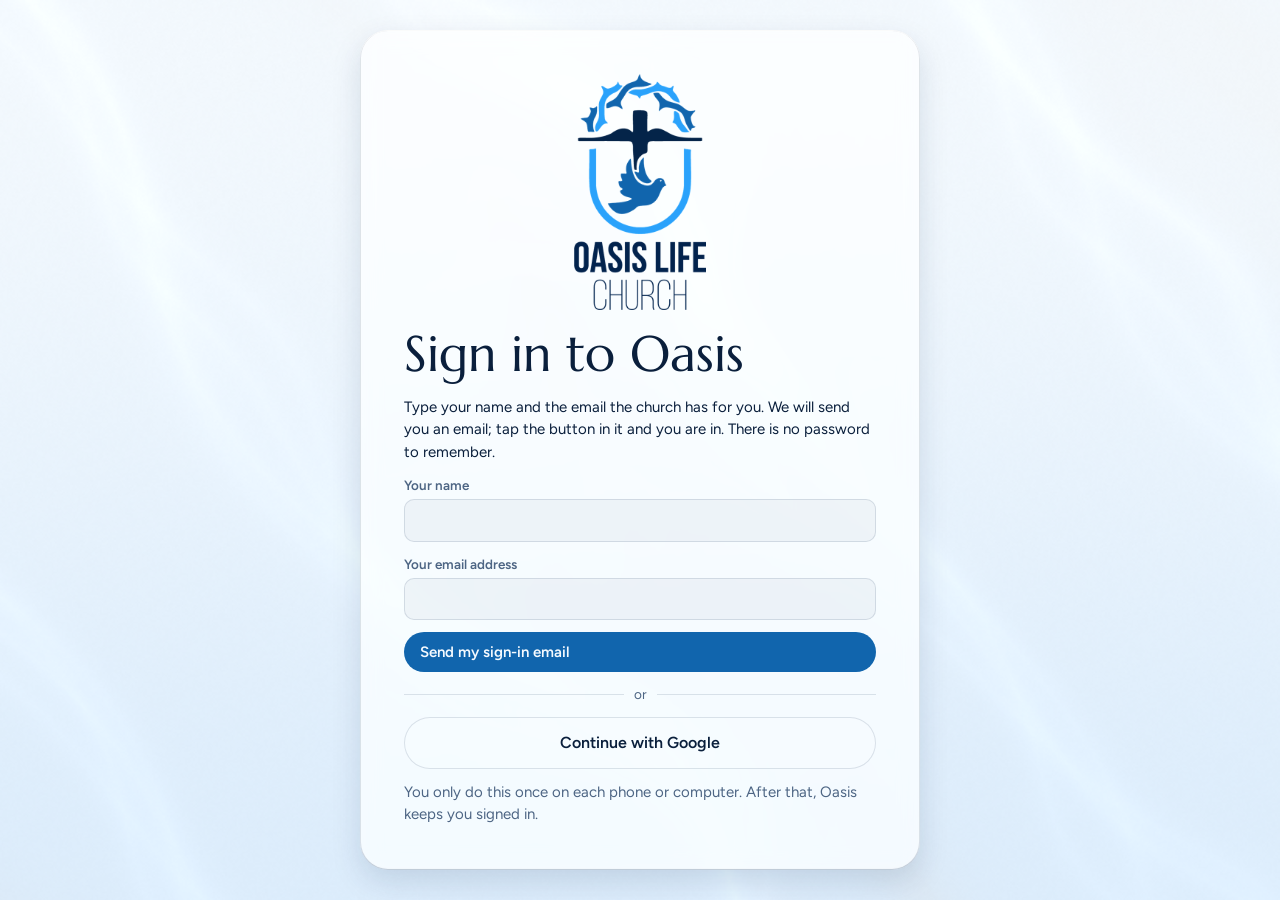
==== commit a9572d97: "New Oasis logo everywhere, icons across the app, Android 1.5, Windows app 1.0 Co-Authored-By: Claude" ====
--- a/index.html
+++ b/index.html
@@ -7,13 +7,14 @@
 <meta name="theme-color" content="#020B1A">
 <title>Oasis</title>
 <link rel="manifest" href="./manifest.webmanifest">
+<link rel="icon" type="image/png" sizes="48x48" href="./favicon-48.png">
 <link rel="icon" type="image/png" sizes="192x192" href="./icon-192.png">
 <link rel="apple-touch-icon" href="./apple-touch-icon.png">
 <meta name="mobile-web-app-capable" content="yes">
 <meta name="apple-mobile-web-app-capable" content="yes">
 <meta name="apple-mobile-web-app-title" content="Oasis">
 <meta name="apple-mobile-web-app-status-bar-style" content="black-translucent">
-  <script type="module" crossorigin src="./assets/web-YAIzj5ni.js"></script>
+  <script type="module" crossorigin src="./assets/web-CVmtvFKb.js"></script>
   <link rel="stylesheet" crossorigin href="./assets/web-CkbpF5a1.css">
 </head>
 <body>
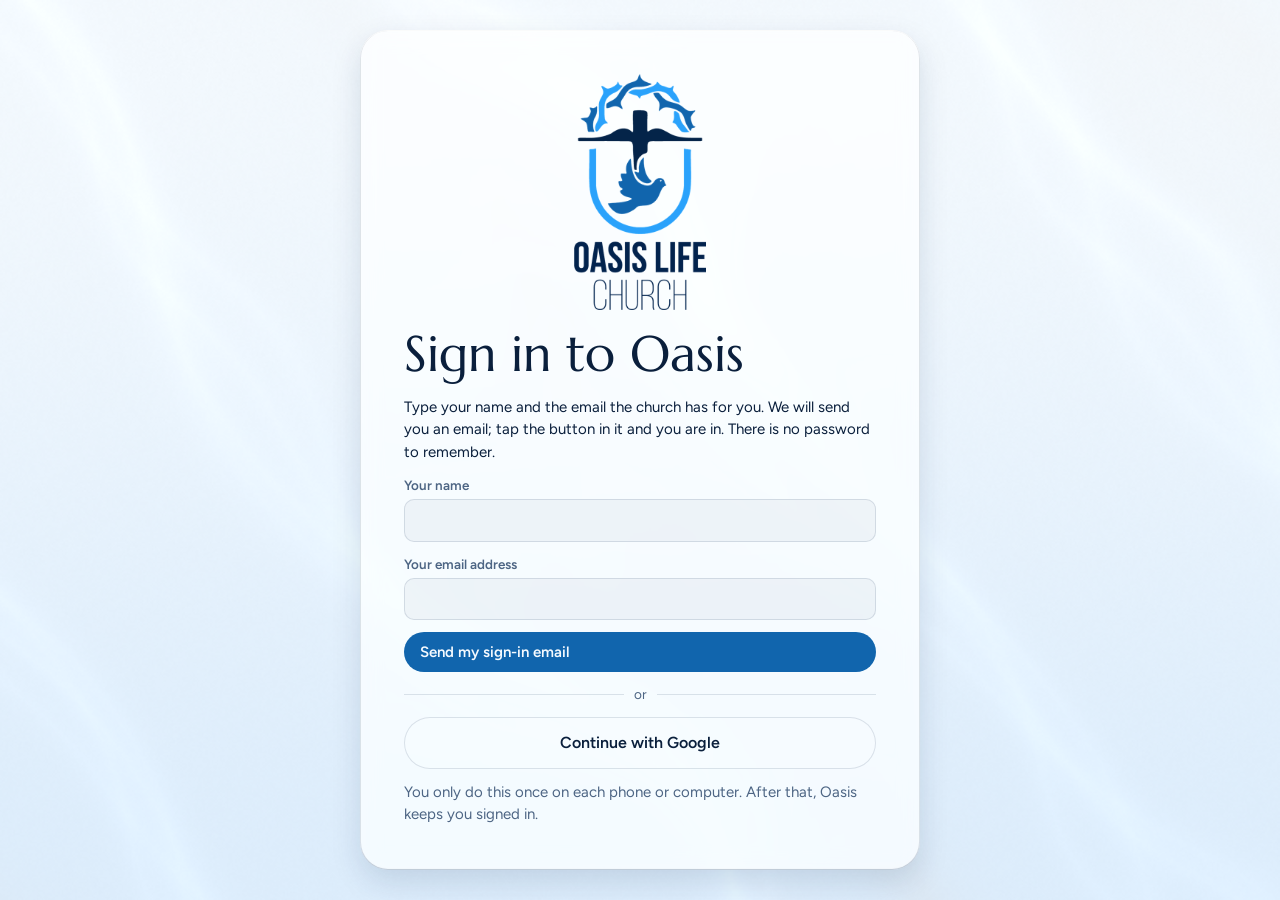
==== commit a4e2690a: "Header shows the new Oasis logo and never a broken picture Co-Authored-By: Claude Opus 5.5 <noreply@" ====
--- a/index.html
+++ b/index.html
@@ -14,8 +14,8 @@
 <meta name="apple-mobile-web-app-capable" content="yes">
 <meta name="apple-mobile-web-app-title" content="Oasis">
 <meta name="apple-mobile-web-app-status-bar-style" content="black-translucent">
-  <script type="module" crossorigin src="./assets/web-CVmtvFKb.js"></script>
-  <link rel="stylesheet" crossorigin href="./assets/web-CkbpF5a1.css">
+  <script type="module" crossorigin src="./assets/web-D8AL51TG.js"></script>
+  <link rel="stylesheet" crossorigin href="./assets/web-DhXPnH5F.css">
 </head>
 <body>
 <canvas id="scene" aria-hidden="true"></canvas>
--- a/assets/web-DhXPnH5F.css
+++ b/assets/web-DhXPnH5F.css
@@ -0,0 +1 @@
+@font-face{font-family:Marcellus;font-style:normal;font-display:swap;font-weight:400;src:url(./marcellus-latin-ext-400-normal-DkjSXVBo.woff2) format("woff2"),url(./marcellus-latin-ext-400-normal-D06jIo1e.woff) format("woff");unicode-range:U+0100-02BA,U+02BD-02C5,U+02C7-02CC,U+02CE-02D7,U+02DD-02FF,U+0304,U+0308,U+0329,U+1D00-1DBF,U+1E00-1E9F,U+1EF2-1EFF,U+2020,U+20A0-20AB,U+20AD-20C0,U+2113,U+2C60-2C7F,U+A720-A7FF}@font-face{font-family:Marcellus;font-style:normal;font-display:swap;font-weight:400;src:url(./marcellus-latin-400-normal-86dSXJnk.woff2) format("woff2"),url(./marcellus-latin-400-normal-AvMY561b.woff) format("woff");unicode-range:U+0000-00FF,U+0131,U+0152-0153,U+02BB-02BC,U+02C6,U+02DA,U+02DC,U+0304,U+0308,U+0329,U+2000-206F,U+20AC,U+2122,U+2191,U+2193,U+2212,U+2215,U+FEFF,U+FFFD}@font-face{font-family:Figtree Variable;font-style:normal;font-display:swap;font-weight:300 900;src:url(./figtree-latin-ext-wght-normal-DCwSJGxG.woff2) format("woff2-variations");unicode-range:U+0100-02BA,U+02BD-02C5,U+02C7-02CC,U+02CE-02D7,U+02DD-02FF,U+0304,U+0308,U+0329,U+1D00-1DBF,U+1E00-1E9F,U+1EF2-1EFF,U+2020,U+20A0-20AB,U+20AD-20C0,U+2113,U+2C60-2C7F,U+A720-A7FF}@font-face{font-family:Figtree Variable;font-style:normal;font-display:swap;font-weight:300 900;src:url(./figtree-latin-wght-normal-D_ZTVpCC.woff2) format("woff2-variations");unicode-range:U+0000-00FF,U+0131,U+0152-0153,U+02BB-02BC,U+02C6,U+02DA,U+02DC,U+0304,U+0308,U+0329,U+2000-206F,U+20AC,U+2122,U+2191,U+2193,U+2212,U+2215,U+FEFF,U+FFFD}:root{--ink: #F8F1E7;--muted: #CDC1B4;--accent: #F2BC62;--on-accent: #20140A;--pane: rgba(15, 9, 18, .56);--thick: rgba(13, 8, 16, .87);--line: rgba(255, 255, 255, .13);--edge: rgba(255, 235, 205, .3);--glint: rgba(255, 226, 180, .14);--shade: rgba(5, 0, 8, .55);--comm: #FF7D92;--thanks: #F7C56C;--fus: #8FAEFF;--spec: #5FE3B3;--hot: #FF9DAD;--warm: #F7C56C;--good: #6FE3B6;--display: "Marcellus", "Trajan Pro", Georgia, serif;--body: "Figtree Variable", "Segoe UI", system-ui, sans-serif;color-scheme:dark}*{box-sizing:border-box}html,body{margin:0;min-height:100%}html{-webkit-text-size-adjust:100%;text-size-adjust:100%}body{background:linear-gradient(150deg,#2b0a18,#0e1540 50%,#0a2a22) fixed;color:var(--ink);font:15px/1.5 var(--body)}#scene{position:fixed;inset:0;width:100%;height:100%;z-index:-1;display:block}button{font:inherit;color:inherit;background:none;border:0;cursor:pointer;text-align:left}input,select,textarea{font:inherit;color:var(--ink);background:#ffffff12;border:1px solid var(--line);border-radius:10px;padding:9px 11px;width:100%;min-height:40px}select option{background:#1a1020;color:var(--ink)}input[type=checkbox]{width:18px;height:18px;min-height:0;accent-color:var(--accent)}::placeholder{color:var(--muted);opacity:.75}:focus-visible{outline:2px solid var(--accent);outline-offset:2px}h1,h2,h3,p,ol{margin:0;padding:0}h1,h2{font-family:var(--display);font-weight:400}h1{text-wrap:balance}h2{font-size:1.35rem;line-height:1.2}.dim{color:var(--muted)}.pane,.thick{position:relative;isolation:isolate;border-radius:20px;box-shadow:inset 0 1px 0 var(--edge),inset 0 0 0 1px var(--line),0 18px 44px var(--shade)}.pane{background:var(--pane);-webkit-backdrop-filter:blur(16px) saturate(150%);backdrop-filter:blur(16px) saturate(150%)}.thick{background:var(--thick);-webkit-backdrop-filter:blur(14px);backdrop-filter:blur(14px)}.pane:after,.thick:after{content:"";position:absolute;inset:0;border-radius:inherit;pointer-events:none;z-index:-1;background:radial-gradient(420px circle at var(--mx, -999px) var(--my, -999px),var(--glint),transparent 70%)}.liquid{background:linear-gradient(135deg,var(--glint),transparent 58%),#0f09124d;-webkit-backdrop-filter:blur(10px) saturate(170%);backdrop-filter:blur(10px) saturate(170%);box-shadow:inset 0 1px 1px var(--edge),inset 0 -1px 1px var(--line),inset 0 0 0 1px var(--line),0 12px 30px var(--shade)}@media(prefers-reduced-transparency:reduce){.pane,.liquid{background:var(--thick)}}.shell{display:grid;grid-template-columns:216px minmax(0,1fr);gap:22px;padding:16px max(16px,env(safe-area-inset-right,0px)) 40px max(16px,env(safe-area-inset-left,0px));max-width:1500px;margin-inline:auto;align-items:start}.rail{position:sticky;top:16px;border-radius:22px;padding:14px 12px;display:grid;gap:10px;z-index:5}.mark{font:1.7rem/1.1 var(--display);padding:4px 12px 8px}nav{position:relative;display:grid;gap:3px}nav button{position:relative;z-index:1;display:flex;align-items:center;gap:11px;height:44px;padding:0 12px;border-radius:14px;font-weight:600;color:var(--muted);transition:color .25s}nav button:hover,nav button[aria-current]{color:var(--ink)}nav svg{width:19px;height:19px;flex:none;fill:none;stroke:currentColor;stroke-width:1.7;stroke-linecap:round;stroke-linejoin:round}nav em{margin-left:auto;font:700 .72rem var(--body);padding:1px 8px;border-radius:99px;background:var(--line);color:var(--ink)}.navpill{position:absolute;left:0;top:0;border-radius:14px;transition:transform .55s cubic-bezier(.3,1.4,.5,1)}.filestate{display:grid;gap:1px;padding:10px 12px 2px;border-top:1px solid var(--line);font-size:.8rem;min-width:0}.filestate b{font-weight:600;white-space:nowrap;overflow:hidden;text-overflow:ellipsis}.filestate span{color:var(--muted)}.stage{min-width:0}.view{display:grid;gap:18px;min-width:0}.previewing{padding:8px 14px;margin-bottom:14px;border-radius:12px;background:var(--thick);color:var(--warm);font-weight:600}.hero{display:grid;grid-template-columns:minmax(0,1fr) minmax(300px,470px);gap:24px;align-items:center;min-height:440px}.hero-text{min-width:0;text-shadow:0 2px 22px rgba(0,0,0,.65)}.when{font:1.65rem/1.2 var(--display);color:var(--accent)}.hero h1{font-size:clamp(2.6rem,5.4vw,5rem);line-height:1.02;margin:8px 0 14px}.lede{font-size:1.08rem;max-width:52ch}.gap{margin-top:10px;max-width:58ch}.glassbtn{margin-top:18px;padding:11px 22px;border-radius:99px;font-weight:700;background:var(--accent);color:var(--on-accent);text-shadow:none}.glassbtn:hover{filter:brightness(1.08)}.summary{font:1.45rem/1.3 var(--display);text-shadow:0 2px 18px rgba(0,0,0,.7)}.summary b{font-weight:400;color:var(--accent)}.summary .hotnum{color:var(--hot)}.grid-a{display:grid;grid-template-columns:minmax(0,1.45fr) minmax(300px,1fr);gap:18px;align-items:start}.grid-b{display:grid;grid-template-columns:repeat(2,minmax(0,1fr));gap:18px;align-items:start}.grid-c{display:grid;grid-template-columns:minmax(0,2.3fr) minmax(260px,1fr);gap:18px;align-items:start}.col{display:grid;gap:18px;min-width:0}.panel{padding:20px 22px;min-width:0;display:grid;gap:10px;align-content:start}.phead{display:flex;justify-content:space-between;align-items:baseline;gap:12px}.link{color:var(--accent);font-weight:600;text-decoration:underline;text-underline-offset:3px;text-decoration-color:transparent;padding:2px 0}.link:hover{text-decoration-color:currentColor}.focus{list-style:none;counter-reset:f;display:grid}.focus li{counter-increment:f;border-top:1px solid var(--line)}.focus li:first-child{border-top:0}.focus button{position:relative;display:grid;gap:2px;width:100%;padding:12px 8px 12px 44px;border-radius:10px}.focus button:before{content:counter(f);position:absolute;left:8px;top:9px;font:1.5rem/1.2 var(--display);color:var(--accent)}.focus button:hover,.eline:hover,.pick:hover,tbody tr:hover{background:#ffffff0d}.ft{font-weight:600}.fm{font-size:.88rem}.fy{font-size:.8rem;color:var(--muted)}.bignum{font:3rem/1 var(--display);color:var(--hot)}.bignum span{font-size:1.1rem;color:var(--ink)}.eline{display:grid;grid-template-columns:48px minmax(0,1fr);gap:8px;align-items:center;padding:7px 6px;border-radius:10px;width:100%}.eday{font:1.5rem/1 var(--display);text-align:center}.eday small{display:block;font:.72rem var(--body);color:var(--muted);margin-top:2px}.ename{display:block;line-height:1.3}.dot{display:inline-block;width:9px;height:9px;border-radius:50%;margin-right:8px;background:var(--c);vertical-align:1px;flex:none}.c-comm{--c: var(--comm)}.c-thanks{--c: var(--thanks)}.c-fus{--c: var(--fus)}.c-spec{--c: var(--spec)}.state{display:inline-block;font-size:.76rem;font-weight:700;padding:1px 9px;border-radius:99px;border:1px solid currentColor;white-space:nowrap;text-shadow:none}.state.hot{color:var(--hot)}.state.warm{color:var(--warm)}.state.good{color:var(--good)}.state.quiet{color:var(--muted)}.rose{position:relative;width:100%;max-width:470px;aspect-ratio:1;justify-self:end;filter:drop-shadow(0 22px 50px rgba(0,0,0,.55))}.rose svg{width:100%;height:100%;display:block;overflow:visible}.lead-ring{fill:#060309db;stroke:#ffebcd57;stroke-width:1.5}.pane-glass{stroke:#060309f2;stroke-width:2.5;transition:filter .25s}.pane-glass.off{opacity:.55}.pane-g{cursor:pointer;outline:none}.pane-g .pane-glass{filter:brightness(.72) saturate(1.05)}.pane-g.on .pane-glass{filter:brightness(1.12) saturate(1.2)}.pane-g:focus-visible .pane-glass{stroke:var(--ink);stroke-width:3}.pane-g text{font:19px var(--display);fill:#fff;pointer-events:none;paint-order:stroke;stroke:#0000008c;stroke-width:3px}.rose-lens{position:absolute;left:50%;top:50%;width:41%;aspect-ratio:1;transform:translate(-50%,-50%);border-radius:50%;display:grid;align-content:center;justify-items:center;text-align:center;gap:2px;padding:12px;background:linear-gradient(140deg,var(--glint),transparent 55%),#0a050e9e;-webkit-backdrop-filter:blur(6px) saturate(160%);backdrop-filter:blur(6px) saturate(160%);box-shadow:inset 0 2px 2px var(--edge),inset 0 -2px 3px var(--line),0 10px 26px var(--shade);pointer-events:none}.rose-lens b{font:400 1.2rem/1.1 var(--display);color:var(--accent)}.rose-name{font-size:.8rem;font-weight:600;line-height:1.22;display:-webkit-box;-webkit-line-clamp:3;-webkit-box-orient:vertical;overflow:hidden}.rose-lens small{font-size:.72rem;color:var(--muted)}.pagehead{display:flex;flex-wrap:wrap;gap:10px 20px;justify-content:space-between;align-items:center;padding:6px 2px;text-shadow:0 2px 18px rgba(0,0,0,.7)}.pagehead h1{font-size:clamp(2.2rem,4.2vw,3.5rem);line-height:1.05}.pagehead .dim{color:var(--ink)}.row{display:flex;flex-wrap:wrap;gap:8px;align-items:center}.row input{width:auto;flex:1 1 130px;min-width:0}.btn{padding:8px 16px;min-height:40px;border-radius:99px;background:#ffffff1a;font-weight:600;box-shadow:inset 0 0 0 1px var(--line);text-shadow:none;white-space:nowrap}.btn:hover{background:#ffffff2b}.btn.primary{background:var(--accent);color:var(--on-accent);box-shadow:none}.btn.primary:hover{filter:brightness(1.08);background:var(--accent)}.btn.small{min-height:34px;padding:5px 13px;font-size:.86rem}.btn:disabled{opacity:.6;cursor:default}.round{width:40px;height:40px;border-radius:50%;background:#ffffff1f;text-align:center;font-size:1.25rem;line-height:1;text-shadow:none}.round:hover{background:#fff3}.chips{display:flex;flex-wrap:wrap;gap:6px}.chips button{padding:6px 13px;min-height:36px;border-radius:99px;background:#ffffff17;font-size:.86rem;font-weight:600}.chips button:hover{background:#ffffff29}.chips button[aria-pressed=true]{background:var(--accent);color:var(--on-accent)}.filters{display:grid;gap:9px;margin-bottom:4px}.search{max-width:340px}.check{display:flex;gap:9px;align-items:center;font-weight:500}.scroll{overflow-x:auto}table{width:100%;min-width:620px;border-collapse:collapse}th{text-align:left;font-size:.82rem;font-weight:600;color:var(--muted);padding:8px 12px 8px 4px}td{padding:11px 12px 11px 4px;border-top:1px solid var(--line);vertical-align:top;font-size:.94rem}tbody tr{cursor:pointer}.tt{font-weight:600}.tt .state{margin-left:8px}.n{text-align:right;font-variant-numeric:tabular-nums}.nw{white-space:nowrap}.miss{color:var(--hot);font-weight:600;font-size:.86rem;white-space:nowrap}.empty{color:var(--muted);padding:8px 0}.cal{display:grid;grid-template-columns:repeat(7,minmax(0,1fr));gap:5px}.dow{font-size:.8rem;font-weight:600;color:var(--muted);padding:2px 7px}.day{min-height:98px;padding:7px;border-radius:11px;background:#ffffff0f;display:flex;flex-direction:column;gap:4px;align-items:stretch;min-width:0}.day:hover{background:#ffffff1c}.day.sel{box-shadow:inset 0 0 0 2px var(--accent)}.day b{font-weight:600;font-size:.86rem;font-variant-numeric:tabular-nums}.day.now b{display:inline-grid;place-items:center;width:25px;height:25px;border-radius:50%;background:var(--accent);color:var(--on-accent)}.chip{font-size:.73rem;line-height:1.25;padding-left:7px;border-left:2px solid var(--c);overflow:hidden;display:-webkit-box;-webkit-line-clamp:3;-webkit-box-orient:vertical;word-break:break-word}.legend{display:flex;flex-wrap:wrap;gap:6px 16px;font-size:.84rem;color:var(--muted);margin-top:6px}.pick{display:grid;gap:3px;justify-items:start;padding:10px 8px;border-radius:10px;border-top:1px solid var(--line);width:100%;font-size:.9rem}.pn{font-weight:600;font-size:.96rem;line-height:1.3}.alert{display:grid;grid-template-columns:minmax(0,1fr) auto;gap:12px;padding:12px 0;border-top:1px solid var(--line);align-items:start}.alert p{font-size:.9rem}.at b{font-weight:700}.aa{display:flex;gap:6px}.min{display:grid;gap:7px;padding:12px 0;border-top:1px solid var(--line)}.min:first-child{border-top:0;padding-top:0}.mh{display:flex;justify-content:space-between;align-items:baseline;gap:10px}.seg{display:flex;gap:4px}.seg i{flex:1;height:9px;border-radius:3px;background:#ffffff24}.seg i.on{background:var(--accent)}.file{font-weight:700;word-break:break-word}.wrow{display:grid;grid-template-columns:minmax(0,1fr) 84px;gap:12px;align-items:center;padding:7px 0;border-top:1px solid var(--line)}.wrow label{font-weight:600}.wrow p{font-size:.84rem}.tags{display:flex;flex-wrap:wrap;gap:6px}.tags span{padding:3px 11px;border-radius:99px;background:#ffffff1a;font-size:.88rem}.tags .plain{background:none;padding:0}.lrow{display:grid;grid-template-columns:minmax(0,1fr) auto minmax(0,1fr) auto;gap:10px;padding:6px 0;border-top:1px solid var(--line);font-size:.9rem;align-items:center}.veil{position:fixed;inset:0;z-index:20;background:#06020a73;display:flex;justify-content:flex-end;animation:fade .2s}.sheet{width:min(500px,100%);height:100%;background:#100914eb;-webkit-backdrop-filter:blur(22px) saturate(160%);backdrop-filter:blur(22px) saturate(160%);box-shadow:inset 1px 0 0 var(--edge),-24px 0 60px #00000080;display:flex;flex-direction:column;animation:slide .32s cubic-bezier(.2,.9,.25,1)}.sheet header{display:flex;justify-content:space-between;align-items:center;padding:20px 22px 12px}.sheet h2{font-size:1.7rem}.x{width:40px;height:40px;border-radius:50%;text-align:center;font-size:1.5rem;line-height:1;background:#ffffff1a}.sheet-body{overflow-y:auto;padding:4px 22px 28px;flex:1}.form{display:grid;grid-template-columns:repeat(2,minmax(0,1fr));gap:13px}.field{display:grid;gap:4px;align-content:start;min-width:0}.field>span{font-size:.84rem;font-weight:600;color:var(--muted)}.wide{grid-column:1 / -1}.why,.note{padding:11px 13px;border-radius:12px;background:#ffffff0f;font-size:.9rem;display:grid;gap:6px}.why{display:block}.why span{color:var(--muted)}.why p{margin-top:6px}.note{border-left:3px solid var(--warm);justify-items:start}.linked h3{font:600 .84rem var(--body);color:var(--muted);margin-bottom:4px}.linked small{color:var(--muted)}.actions{display:flex;gap:8px;margin-top:4px}.err{color:var(--hot);font-weight:600}.toast{position:fixed;left:50%;bottom:calc(22px + env(safe-area-inset-bottom,0px));transform:translate(-50%);z-index:30;display:flex;gap:14px;align-items:center;max-width:calc(100vw - 32px);padding:11px 20px;border-radius:99px;background:#140c19e6;font-weight:600;animation:rise .3s}.toast.bad{color:var(--hot);border-radius:16px}.welcome{min-height:100vh;display:grid;place-items:center;padding:24px max(16px,env(safe-area-inset-right,0px)) 24px max(16px,env(safe-area-inset-left,0px))}.welcome-card{width:min(560px,100%);padding:clamp(24px,5vw,44px);border-radius:28px;display:grid;gap:14px;background:#0f0912ad}.w-name{color:var(--accent);font:1.15rem var(--display)}.welcome h1{font-size:clamp(2.1rem,5vw,3.1rem);line-height:1.08}@keyframes fade{0%{opacity:0}}@keyframes slide{0%{transform:translate(40px);opacity:.4}}@keyframes rise{0%{opacity:0;transform:translate(-50%,8px)}}@media(prefers-reduced-motion:reduce){.veil,.sheet,.toast{animation:none}.navpill{transition:none}}@media(max-width:1100px){.shell{grid-template-columns:minmax(0,1fr);gap:16px}.rail{position:sticky;top:8px;padding:7px}.mark,.filestate{display:none}nav{display:flex;overflow-x:auto;scrollbar-width:none}nav button{flex:0 0 auto}nav em{margin-left:2px}.hero{grid-template-columns:minmax(0,1fr) minmax(260px,370px);min-height:0}}@media(max-width:820px){.hero,.grid-a,.grid-b,.grid-c{grid-template-columns:minmax(0,1fr)}.rose{justify-self:center;max-width:400px}.day{min-height:58px;padding:5px}.chip{font-size:0;border:0;padding:0;width:9px;height:9px;border-radius:50%;background:var(--c);display:block}.panel{padding:16px}.summary{font-size:1.2rem}}@media(max-width:480px){nav svg{display:none}.form,.alert{grid-template-columns:minmax(0,1fr)}.lrow{grid-template-columns:minmax(0,1fr);gap:2px}.rose-name{font-size:.7rem}.rose-lens b{font-size:1rem}}.summary b,.bignum,.eday,.focus button:before{font-family:var(--body);font-weight:600;font-variant-numeric:tabular-nums lining-nums}.bignum span{font-family:var(--display);font-weight:400}.eday small{font-weight:400}.pane-g text{font-family:var(--body);font-weight:600;font-size:18px}.focus button:before{font-size:1.25rem;top:11px}.hero-text{position:relative;isolation:isolate}.hero-text:before{content:"";position:absolute;inset:-40px -60px -40px -40px;z-index:-1;pointer-events:none;background:radial-gradient(closest-side,rgba(6,2,10,.72),rgba(6,2,10,.45) 62%,transparent)}.pagehead{position:relative;isolation:isolate}.pagehead:before{content:"";position:absolute;inset:-14px -24px;z-index:-1;pointer-events:none;background:radial-gradient(closest-side,rgba(6,2,10,.6),transparent)}.summary{position:relative;isolation:isolate}.summary:before{content:"";position:absolute;inset:-12px -20px;z-index:-1;pointer-events:none;background:linear-gradient(90deg,rgba(6,2,10,.55),transparent 85%)}.hero{overflow:visible}body{overflow-x:clip}.pagehead:before{inset:-14px 0}.yr{font-family:var(--body);font-weight:300;font-variant-numeric:lining-nums;letter-spacing:-.01em}html{overflow-x:clip}.push{margin-left:auto}.btn.danger{color:var(--hot);background:none}.btn.danger-on{background:#b3213f;color:#fff;box-shadow:none}.btn.danger-on:hover{background:#c92a4b}.actions{flex-wrap:wrap;align-items:center}.notes-grid{display:grid;grid-template-columns:repeat(auto-fill,minmax(300px,1fr));gap:16px;align-items:start}.note-card{display:grid;gap:7px;padding:18px 20px;width:100%;border-radius:18px}.note-card:hover{background:#1c1222eb}.nt{font:1.25rem/1.2 var(--display)}.nm{font-size:.84rem}.nb{font-size:.92rem;display:-webkit-box;-webkit-line-clamp:4;-webkit-box-orient:vertical;overflow:hidden;overflow-wrap:anywhere}.nb b{font-weight:600}.charts{display:grid;grid-template-columns:repeat(2,minmax(0,1fr));gap:18px;align-items:start}.chart.wide{grid-column:1 / -1}.sub{font-size:.88rem;margin-top:2px}.mini{min-width:0}.mini td,.mini th{padding:6px 12px 6px 2px}.mini tbody tr{cursor:default}.chart .legend{margin:0 0 4px}.on-done{background:var(--accent)}.on-open{background:#ffffff4d}.on-gold,.dot.on-done{background:var(--accent)}.dot.on-open{background:#ffffff6b}.tone-hot{background:var(--hot)}.tone-warm{background:var(--warm)}.tone-good{background:var(--good)}.tone-quiet{background:#ffffff57}.hb{display:grid;grid-template-columns:minmax(96px,38%) minmax(0,1fr) 28px;gap:10px;align-items:center;padding:5px 2px;border-radius:8px;font-size:.92rem;outline-offset:0}.hb:hover{background:#ffffff0d}.hl{min-width:0;line-height:1.25}.ht{display:flex;gap:2px;height:12px;border-radius:4px;background:#ffffff0d;overflow:hidden}.ht i{display:block;height:100%;border-radius:0 4px 4px 0}.ht.split i{border-radius:0}.ht.split i:last-child{border-radius:0 4px 4px 0}.hv{text-align:right;font-weight:600;font-variant-numeric:tabular-nums}.vchart{position:relative;padding:22px 0 0 26px}.grid-lines{position:absolute;left:26px;right:0;top:22px;height:220px;pointer-events:none}.grid-lines span{position:absolute;left:0;right:0;height:1px;background:var(--line)}.grid-lines em{position:absolute;left:-24px;top:-9px;width:18px;text-align:right;font:500 .76rem var(--body);color:var(--muted);font-variant-numeric:tabular-nums}.vbars{position:relative;height:220px;display:grid;grid-template-columns:repeat(var(--n),minmax(0,1fr))}.vcol{display:flex;align-items:flex-end;justify-content:center;border-radius:6px;padding:0 12%}.vcol:hover{background:#ffffff0d}.vstack{position:relative;width:100%;max-width:34px;display:flex;flex-direction:column;gap:2px}.vstack i{display:block;min-height:2px;background:var(--c);flex-basis:0}.vstack i:nth-child(2){border-radius:4px 4px 0 0}.vtot{position:absolute;left:0;right:0;bottom:100%;text-align:center;font-size:.8rem;font-weight:600;padding-bottom:2px;font-variant-numeric:tabular-nums}.vlabels{display:grid;grid-template-columns:repeat(var(--n),minmax(0,1fr));margin-top:6px;font-size:.76rem;color:var(--muted);text-align:center}.vlabels small{display:block;font-size:.7rem}.tip{position:fixed;z-index:40;transform:translate(-50%,calc(-100% - 12px));pointer-events:none;display:grid;gap:1px;padding:8px 12px;border-radius:10px;background:#08040cf5;box-shadow:inset 0 0 0 1px var(--edge),0 10px 26px #0000008c;font-size:.84rem;white-space:nowrap}.tip b{font-weight:700}@media(max-width:820px){.charts{grid-template-columns:minmax(0,1fr)}.vlabels small{display:none}.vlabels{font-size:.62rem}.vtot{font-size:.68rem}.vcol{padding:0 6%}}.charts{--comm: #E5526C;--thanks: #BE8A29;--fus: #6786E6;--spec: #27AD80}.sevhead{display:flex;flex-wrap:wrap;gap:8px;align-items:center;margin-bottom:2px}.alert2{border-top:1px solid var(--line)}.alert-head{display:grid;grid-template-columns:minmax(0,1fr) auto 26px;gap:12px;align-items:center;width:100%;padding:12px 6px;border-radius:10px}.alert-head:hover{background:#ffffff0d}.alert-head .at{font-weight:600;line-height:1.35}.area{font-size:.82rem;text-align:right}.chev{width:26px;height:26px;border-radius:50%;display:grid;place-items:center;background:#ffffff17;font-size:1.05rem;line-height:1}.alert-body{display:grid;gap:8px;padding:2px 6px 16px;max-width:80ch}.alert-body h4,.prepblock h4{margin:8px 0 0;font:600 .86rem var(--body);color:var(--accent)}.whylist{display:grid;gap:4px}.alert-foot{display:flex;flex-wrap:wrap;gap:6px 18px;margin-top:8px}.link.quiet{color:var(--muted);font-weight:500}.taskfix{display:flex;flex-wrap:wrap;gap:8px;align-items:flex-end}.taskfix .field{flex:1 1 170px}.taskfix .btn{min-height:40px}.prep{display:grid;gap:10px}.prepblock{display:grid;gap:7px}.preptask{display:grid;gap:5px;padding:9px 11px;border-radius:12px;background:#ffffff0d}.preptask p{font-weight:600;font-size:.93rem}.preptask small{font-weight:400;color:var(--muted)}.gaps{margin:8px 0 0;padding-left:18px;display:grid;gap:3px}.hint{font-size:.84rem;color:var(--muted);margin-top:-6px}.person{display:grid;grid-template-columns:minmax(0,1fr) minmax(0,1.1fr) minmax(0,1.2fr) auto auto;gap:7px;align-items:center;padding:7px 0;border-top:1px solid var(--line)}.person b{font-weight:600;font-size:.92rem}@media(max-width:1250px){.person{grid-template-columns:minmax(0,1fr) auto auto}.person b,.person input{grid-column:1 / -1}}.veil+.veil{background:#06020a4d}.veil+.veil .sheet{background:#120a17;-webkit-backdrop-filter:none;backdrop-filter:none}.sheet-sub{font:600 .92rem var(--body);color:var(--accent);margin:8px 0 0}.small-note{font-size:.84rem}.wrow>span{justify-self:end;white-space:nowrap;font-size:.86rem}.wrow:has(>span){grid-template-columns:minmax(0,1fr) auto}.stephead{display:flex;gap:12px;align-items:flex-start;margin-bottom:10px}.stephead h2,.stephead p{margin:0}.stepnum{flex:none;width:34px;height:34px;border-radius:50%;display:grid;place-items:center;background:var(--accent);color:var(--on-accent);font-weight:700}.invite-line{display:grid;grid-template-columns:minmax(120px,1fr) minmax(0,1.4fr) minmax(0,1fr) minmax(100px,.8fr) auto;gap:8px;align-items:center;padding:10px 0;border-top:1px solid var(--line)}.invite-line .err,.invite-line .il-same{grid-column:1 / -1}.il-name{display:grid;min-width:0;overflow-wrap:anywhere}.il-name b{font-weight:600}.il-same{display:flex;flex-wrap:wrap;gap:8px;align-items:center;font-size:.86rem;color:var(--muted)}.il-same select{flex:0 1 240px;width:auto}.send-person,.personline{display:flex;flex-wrap:wrap;gap:8px 12px;align-items:center;padding:10px 0;border-top:1px solid var(--line)}.panelmsg{padding:10px 16px;border-radius:12px;background:var(--thick);margin:0 0 12px}.goodmsg{color:var(--good);font-weight:600}@media(max-width:820px){.invite-line{grid-template-columns:minmax(0,1fr)}}.invite-someone{display:grid;gap:10px;padding-top:14px;margin-top:10px;border-top:1px solid var(--line)}.invite-someone h3,.invite-someone p{margin:0}.invite-grid{display:grid;grid-template-columns:repeat(auto-fit,minmax(190px,1fr));gap:10px;align-items:end}.webshell{display:grid;gap:14px;max-width:1000px;margin-inline:auto;padding:max(10px,env(safe-area-inset-top,0px)) max(14px,env(safe-area-inset-right,0px)) 40px max(14px,env(safe-area-inset-left,0px))}.webbar{position:sticky;top:max(8px,env(safe-area-inset-top,0px));z-index:5;display:flex;flex-wrap:wrap;gap:6px 12px;align-items:center;justify-content:space-between;padding:8px 12px;border-radius:20px}.webbar .mark{padding:0 6px;font-size:1.4rem}.webnav{display:flex;gap:2px;order:3;flex:1 1 100%;overflow-x:auto;scrollbar-width:none}.webnav button{flex:1 0 auto;height:40px;padding:0 14px;border-radius:12px;font-weight:600;color:var(--muted);text-align:center}.webnav button[aria-current]{color:var(--on-accent);background:var(--accent)}.webme{display:flex;gap:8px;align-items:center}.webmain{min-width:0}.narrow{max-width:640px;margin-inline:auto;width:100%}main.webmain.narrow{padding:14px}@media(min-width:720px){.webnav{order:0;flex:0 1 auto}}.avatar{border-radius:50%;object-fit:cover;flex:none;box-shadow:inset 0 0 0 1px var(--edge);display:block}.avatar.blank{display:grid;place-items:center;font-weight:700;background:#ffffff1f;color:var(--ink)}.stack-form{display:grid;gap:12px}.profile{gap:13px}.photo-row{display:flex;flex-wrap:wrap;gap:14px;align-items:center}label.btn{display:inline-flex;align-items:center;cursor:pointer}.small{font-size:.84rem}.good{color:var(--good);font-weight:600}.consent{padding:13px 15px;border-radius:14px;background:#ffffff0d;display:grid;gap:8px}.consent h3,.deliver h3,.panel h3{font:600 .92rem var(--body);margin:4px 0 0;color:var(--accent)}.consent ul{margin:0;padding-left:18px;display:grid;gap:5px;font-size:.9rem}.danger-zone{border-top:1px solid var(--line);padding-top:10px}.taskcard{gap:12px}.tc-head{display:flex;flex-wrap:wrap;gap:8px 12px;justify-content:space-between;align-items:flex-start}.tc-head h2{flex:1 1 220px}.tc-facts{margin:0;display:grid;gap:6px}.tc-facts div{display:grid;grid-template-columns:110px minmax(0,1fr);gap:8px}.tc-facts dt{color:var(--muted);font-size:.88rem}.tc-facts dd{margin:0;font-weight:500;overflow-wrap:anywhere}.deliver{padding:11px 13px;border-radius:12px;background:#ffffff0f;display:grid;gap:3px}.deliver p{white-space:pre-wrap;overflow-wrap:anywhere}.answers .btn{min-height:46px}.section-title{margin-top:8px;text-shadow:0 2px 16px rgba(0,0,0,.7)}.invite{display:grid;grid-template-columns:repeat(auto-fit,minmax(170px,1fr));gap:9px;align-items:end}.personline{display:flex;flex-wrap:wrap;gap:8px 12px;align-items:center;padding:10px 0;border-top:1px solid var(--line)}.pl-main{flex:1 1 200px;min-width:0;display:grid;gap:1px;overflow-wrap:anywhere}.pl-main b{font-weight:600}.assignline{display:grid;grid-template-columns:minmax(0,1.6fr) minmax(130px,1fr) minmax(130px,150px);gap:10px;align-items:end;padding:11px 0;border-top:1px solid var(--line)}@media(max-width:640px){.assignline{grid-template-columns:minmax(0,1fr)}}.field.inline{min-width:120px}.tell{grid-column:1 / -1}a.btn{text-decoration:none;display:inline-flex;align-items:center;color:var(--ink)}.panel .tags span{padding:3px 11px;border-radius:99px;background:#ffffff1a;font-size:.88rem}.deliver-field{grid-column:1 / -1;order:3}.assignline .tell{order:4;display:grid;gap:4px}.install-card{margin-bottom:14px}.install-card h2{margin-top:0}.install-steps{margin:8px 0;padding-left:22px;display:grid;gap:6px}.signin-steps{margin:0;padding-left:22px;display:grid;gap:8px;font-size:1.05rem}.signin-inbox{text-align:center;text-decoration:none;justify-self:start}.signin-code{padding-top:12px;border-top:1px solid var(--line)}#water{position:fixed;inset:0;width:100%;height:100%;z-index:-1;display:none}:root[data-theme=blue-dark],:root[data-theme=blue-light]{--display: "Marcellus", Georgia, serif}:root[data-theme=blue-dark] #scene,:root[data-theme=blue-light] #scene{display:none}:root[data-theme=blue-dark]{--ink: #EAF2FB;--muted: #9EB6D2;--accent: #2AA2FB;--on-accent: #021430;--pane: rgba(4, 22, 48, .58);--thick: rgba(3, 17, 38, .9);--line: rgba(170, 210, 255, .14);--edge: rgba(205, 230, 255, .26);--glint: rgba(42, 162, 251, .12);--shade: rgba(0, 5, 16, .5);--tint: rgba(170, 210, 255, .07);--field: rgba(170, 210, 255, .07);--hot: #FF9DAD;--warm: #F5C76B;--good: #6FE3B6;--bar: rgba(3, 17, 38, .72)}:root[data-theme=blue-dark] body{background:#020b1a}:root[data-theme=blue-light]{--ink: #0A1F3C;--muted: #4D6584;--accent: #1165AD;--on-accent: #F5FAFF;--pane: rgba(255, 255, 255, .66);--thick: rgba(251, 253, 255, .93);--line: rgba(2, 35, 77, .12);--edge: rgba(255, 255, 255, .95);--glint: rgba(42, 162, 251, .1);--shade: rgba(2, 35, 77, .13);--tint: rgba(2, 35, 77, .045);--field: rgba(2, 35, 77, .04);--hot: #B4233C;--warm: #8A5800;--good: #0E7A50;--bar: rgba(255, 255, 255, .74)}:root[data-theme=blue-light] body{background:#eef5fc}:root[data-theme=blue-light] select option{background:#fff;color:var(--ink)}:root[data-theme=blue-dark] select option{background:#061a36;color:var(--ink)}:root[data-theme=blue-dark] input,:root[data-theme=blue-dark] select,:root[data-theme=blue-dark] textarea,:root[data-theme=blue-light] input,:root[data-theme=blue-light] select,:root[data-theme=blue-light] textarea{background:var(--field)}:root[data-theme=blue-light] .liquid,:root[data-theme=blue-dark] .liquid{background:var(--bar)}:root[data-theme=blue-light] .deliver,:root[data-theme=blue-light] .consent,:root[data-theme=blue-dark] .deliver,:root[data-theme=blue-dark] .consent{background:var(--tint)}:root[data-theme=blue-light] .avatar.blank{background:#1165ad24;color:var(--accent)}:root[data-theme=blue-light] .section-title,:root[data-theme=blue-light] .pagehead h1{text-shadow:none}:root[data-theme=blue-light] .welcome h1{text-shadow:none}.logo-dark{display:block}.logo-light{display:none}:root[data-theme=blue-light] .logo-dark{display:none}:root[data-theme=blue-light] .logo-light{display:block}.signin-logo{width:132px;height:auto;margin:0 auto 4px}.signin-logo img{width:100%;height:auto}.appshell{min-height:100dvh;padding:max(10px,env(safe-area-inset-top,0px)) max(16px,env(safe-area-inset-right,0px)) calc(184px + env(safe-area-inset-bottom,0px)) max(16px,env(safe-area-inset-left,0px));max-width:760px;margin-inline:auto;display:grid;gap:16px;align-content:start}.apphead{display:flex;align-items:center;gap:12px;padding:6px 2px 2px}.apphead .mark-img{width:38px;height:38px;flex:none}.apphead .mark-img img{border-radius:9px}.apphead .mark-img img{width:100%;height:100%;object-fit:contain}.apphead .who{display:grid;line-height:1.15;min-width:0}.apphead .who b{font:1.25rem/1.1 var(--display);font-weight:400}.apphead .who span{color:var(--muted);font-size:.84rem;white-space:nowrap;overflow:hidden;text-overflow:ellipsis}.apphead .avatar{margin-left:auto}.tabbar{position:fixed;z-index:20;left:50%;bottom:calc(14px + env(safe-area-inset-bottom,0px));transform:translate(-50%);width:min(460px,calc(100% - 28px));display:grid;grid-auto-flow:column;grid-auto-columns:1fr;gap:4px;padding:6px;border-radius:26px;isolation:isolate}.tabbar button{height:auto;display:grid;justify-items:center;gap:3px;padding:8px 4px 7px;border-radius:20px;color:var(--muted);font-size:.72rem;font-weight:600;letter-spacing:.01em;transition:color .16s ease-out,background-color .16s ease-out,transform .16s ease-out}.tabbar button svg{display:block;width:24px;height:24px;fill:none;stroke:currentColor;stroke-width:1.7;stroke-linecap:round;stroke-linejoin:round}.tabbar button[aria-current]{color:var(--on-accent);background:var(--accent)}.tabbar button:active{transform:scale(.94)}.tabbar button:focus-visible{outline:2px solid var(--accent);outline-offset:2px}@media(prefers-reduced-motion:reduce){.tabbar button{transition:none}.tabbar button:active{transform:none}}.screen{animation:screen-in .22s ease-out both}@keyframes screen-in{0%{opacity:0;transform:translateY(8px)}to{opacity:1;transform:none}}@media(prefers-reduced-motion:reduce){.screen{animation:none}}.pagehead h1{font-size:clamp(1.9rem,7vw,2.6rem);line-height:1.08}.btn.big{min-height:52px;padding:0 22px;font-size:1rem;display:inline-flex;align-items:center;justify-content:center;text-align:center}.newtask{gap:14px}.newtask .two{display:grid;grid-template-columns:repeat(2,minmax(0,1fr));gap:12px}@media(max-width:380px){.newtask .two{grid-template-columns:minmax(0,1fr)}}.made{gap:14px;padding:26px 22px}.eyebrow{color:var(--accent);font-weight:700;font-size:.8rem;letter-spacing:.08em;text-transform:uppercase}.made-title{font-size:clamp(1.6rem,6vw,2.2rem);line-height:1.12;overflow-wrap:anywhere}.made-actions{display:grid;gap:10px}.made-actions .btn{width:100%}.looks{display:grid;gap:10px}.look{display:grid;grid-template-columns:54px minmax(0,1fr);gap:12px;align-items:center;padding:10px 12px;border-radius:16px;background:var(--tint, rgba(255, 255, 255, .05));box-shadow:inset 0 0 0 1px var(--line);transition:box-shadow .16s ease-out;width:100%}.look[aria-checked=true]{box-shadow:inset 0 0 0 2px var(--accent)}.look b{display:block;font-weight:600}.look span{color:var(--muted);font-size:.86rem}.swatch{width:54px;height:54px;border-radius:14px;display:grid;grid-template-columns:1fr 1fr;overflow:hidden;box-shadow:inset 0 0 0 1px var(--line)}.swatch i{display:block}.me-actions{display:flex;flex-wrap:wrap;gap:10px}:root[data-theme=blue-light] .pagehead,:root[data-theme=blue-dark] .pagehead{text-shadow:none}:root[data-theme=blue-light] .pagehead:before,:root[data-theme=blue-dark] .pagehead:before{display:none}:root[data-theme=blue-light] .pagehead .dim,:root[data-theme=blue-dark] .pagehead .dim{color:var(--muted)}.intro{position:fixed;inset:0;z-index:100;background:linear-gradient(180deg,#09151b,#081013);display:grid;place-items:center;cursor:pointer;opacity:1;transition:opacity .3s ease-in}.intro.leaving{opacity:0}.intro video{width:auto;height:min(68vh,600px);max-width:86vw;aspect-ratio:9 / 16;object-fit:contain;display:block;-webkit-mask-image:linear-gradient(180deg,transparent 0,#000 6%,#000 94%,transparent 100%);mask-image:linear-gradient(180deg,transparent 0,#000 6%,#000 94%,transparent 100%)}.intro-skip{position:absolute;bottom:calc(22px + env(safe-area-inset-bottom,0px));left:50%;transform:translate(-50%);padding:6px 14px;border-radius:99px;background:#020b1a73;color:#eaf2fbc7;font-size:.8rem;font-weight:600;letter-spacing:.02em}@media(prefers-reduced-motion:reduce){.intro{transition:none}}.tabbar{position:fixed}.tabbar,.segmented{--gap: 4px;--pad: 6px}.tab-well,.seg-well{position:absolute;z-index:0;top:var(--pad);bottom:var(--pad);left:var(--pad);width:calc((100% - 2 * var(--pad) - (var(--n) - 1) * var(--gap)) / var(--n));transform:translate(calc(var(--i) * (100% + var(--gap))));border-radius:20px;transition:transform .46s cubic-bezier(.3,1.35,.45,1),background-color .2s ease-out;pointer-events:none}.tabbar button,.segmented button{position:relative;z-index:1}.tabbar button[aria-current]{background:none;color:var(--accent)}.tabbar button[aria-current] svg{transform:translateY(-1px) scale(1.06)}.tabbar button svg{transition:transform .26s cubic-bezier(.3,1.35,.45,1)}@media(prefers-reduced-motion:reduce){.tab-well,.seg-well,.tabbar button svg{transition:none}}:root[data-theme=cathedral] .tabbar,:root[data-theme=cathedral] .segmented{background:linear-gradient(180deg,#28142cb3,#0e07129e);backdrop-filter:blur(22px) saturate(170%);-webkit-backdrop-filter:blur(22px) saturate(170%);box-shadow:inset 0 1px #ffe2b442,inset 0 -1px #0006,0 16px 36px #0500088c,0 2px 6px #0000004d}:root[data-theme=cathedral] .tabbar:before,:root[data-theme=cathedral] .segmented:before{content:"";position:absolute;inset:0;border-radius:inherit;pointer-events:none;z-index:0;opacity:.5;background:linear-gradient(115deg,#ffeccd66,#ffeccd00 32% 62%,#ffeccd24);mix-blend-mode:soft-light}:root[data-theme=cathedral] .tab-well,:root[data-theme=cathedral] .seg-well{background:#08030c99;box-shadow:inset 0 2px 7px #0000009e,inset 0 1px 2px #00000073,inset 0 -1px #ffd29638,0 1px #ffe2b41a}:root[data-theme=cathedral] .tabbar button[aria-current],:root[data-theme=cathedral] .segmented button[aria-checked=true]{color:var(--accent)}:root[data-theme=blue-light] .tabbar,:root[data-theme=blue-light] .segmented{background:linear-gradient(180deg,#ffffffd1,#e9f2fca3);backdrop-filter:blur(24px) saturate(180%);-webkit-backdrop-filter:blur(24px) saturate(180%);box-shadow:inset 0 1px #fffffff2,inset 0 -1px #02234d0f,0 14px 34px #02234d29,0 2px 6px #02234d12}:root[data-theme=blue-light] .tabbar:before,:root[data-theme=blue-light] .segmented:before,:root[data-theme=blue-dark] .tabbar:before,:root[data-theme=blue-dark] .segmented:before{content:"";position:absolute;inset:0;border-radius:inherit;pointer-events:none;z-index:0;background:linear-gradient(115deg,#ffffff6b,#fff0 32% 62%,#ffffff29);mix-blend-mode:soft-light}:root[data-theme=blue-light] .tab-well,:root[data-theme=blue-light] .seg-well{background:#1165ad1a;box-shadow:inset 0 2px 6px #02234d42,inset 0 1px 2px #02234d2e,inset 0 -1px #ffffffd9,0 1px #ffffffb3}:root[data-theme=blue-dark] .tabbar,:root[data-theme=blue-dark] .segmented{background:linear-gradient(180deg,#0e284ebd,#030e20a8);backdrop-filter:blur(24px) saturate(160%);-webkit-backdrop-filter:blur(24px) saturate(160%);box-shadow:inset 0 1px #aad7ff3d,inset 0 -1px #00000059,0 16px 36px #00040e8c,0 2px 6px #0000004d}:root[data-theme=blue-dark] .tabbar:before,:root[data-theme=blue-dark] .segmented:before{opacity:.45}:root[data-theme=blue-dark] .tab-well,:root[data-theme=blue-dark] .seg-well{background:#00081694;box-shadow:inset 0 2px 7px #0009,inset 0 1px 2px #00000073,inset 0 -1px #8cc8ff33,0 1px #aad7ff1a}.look-panel{gap:12px}.look-head{display:grid;gap:2px}.look-head .dim{font-size:.88rem}.segmented{position:relative;isolation:isolate;display:grid;grid-auto-flow:column;grid-auto-columns:1fr;gap:var(--gap);padding:var(--pad);border-radius:24px}.segmented button{display:grid;justify-items:center;gap:4px;padding:10px 4px 8px;border-radius:18px;color:var(--muted);font-size:.76rem;font-weight:600;text-align:center;transition:color .16s ease-out,transform .16s ease-out}.segmented button svg{width:22px;height:22px;fill:none;stroke:currentColor;stroke-width:1.7;stroke-linecap:round;stroke-linejoin:round}.segmented button[aria-checked=true]{color:var(--accent)}.segmented button:active{transform:scale(.95)}.segmented button:focus-visible{outline:2px solid var(--accent);outline-offset:2px}:root[data-theme=blue-light] .thick{background:linear-gradient(180deg,#ffffffeb,#f5faffd6);backdrop-filter:blur(18px) saturate(160%);-webkit-backdrop-filter:blur(18px) saturate(160%);box-shadow:inset 0 1px #fff,inset 0 0 0 1px #02234d12,0 14px 34px #02234d1a,0 2px 5px #02234d0d}:root[data-theme=blue-dark] .thick{background:linear-gradient(180deg,#0a2040cc,#031024e6);backdrop-filter:blur(18px) saturate(150%);-webkit-backdrop-filter:blur(18px) saturate(150%);box-shadow:inset 0 1px #aad7ff29,inset 0 0 0 1px #aad7ff14,0 16px 38px #00040e80}::view-transition-old(root),::view-transition-new(root){animation-duration:.38s;animation-timing-function:ease-out}.linkerr{position:fixed;top:max(14px,env(safe-area-inset-top,0px));left:16px;right:16px;z-index:30;padding:10px 14px;border-radius:12px;background:var(--thick)}.task-files{display:grid;gap:10px;padding-top:4px}.task-files h3{font:600 .92rem var(--body);color:var(--accent);margin:4px 0 0}.file-list{list-style:none;margin:0;padding:0;display:grid;gap:8px}.file-row{display:grid;grid-template-columns:44px minmax(0,1fr);gap:4px 12px;align-items:center;padding:8px;border-radius:14px;background:var(--tint, rgba(255, 255, 255, .05));box-shadow:inset 0 0 0 1px var(--line)}.file-icon,.file-thumb{width:44px;height:44px;border-radius:10px;display:grid;place-items:center;overflow:hidden;background:#7f7f7f24;color:var(--accent)}.file-icon svg,.file-thumb svg{width:22px;height:22px;fill:none;stroke:currentColor;stroke-width:1.7;stroke-linecap:round;stroke-linejoin:round}.file-thumb img{width:100%;height:100%;object-fit:cover;display:block}.file-name{display:grid;min-width:0;line-height:1.25}.file-name b{font-weight:600;white-space:nowrap;overflow:hidden;text-overflow:ellipsis}.file-name small{font-size:.8rem}.file-actions{grid-column:1 / -1;display:flex;flex-wrap:wrap;gap:6px 10px;align-items:center}@media(min-width:520px){.file-row{grid-template-columns:44px minmax(0,1fr) auto}.file-actions{grid-column:auto}}.add-files,.link-form{display:grid;gap:8px}.upload-bar{position:relative;overflow:hidden;border-radius:10px;padding:8px 12px;background:var(--tint, rgba(255, 255, 255, .05));box-shadow:inset 0 0 0 1px var(--line);font-size:.86rem}.upload-bar span{position:relative;z-index:1}.upload-bar i{position:absolute;inset:0 auto 0 0;background:color-mix(in srgb,var(--accent) 28%,transparent);transition:width .2s ease-out}.handin{display:grid;gap:10px;padding:12px;border-radius:16px;box-shadow:inset 0 0 0 1px var(--line)}.handin h3{margin:0}.review-state{margin:0;padding:10px 12px;border-radius:12px;font-weight:600}.review-state.waiting{color:var(--warm);background:color-mix(in srgb,var(--warm) 12%,transparent)}.review-state.approved{color:var(--good);background:color-mix(in srgb,var(--good) 12%,transparent)}.review-state.changes{color:var(--hot);background:color-mix(in srgb,var(--hot) 10%,transparent);display:grid;gap:4px}.review-state.changes p{font-weight:400;color:var(--ink);white-space:pre-wrap}.versions summary{cursor:pointer;color:var(--muted);font-size:.88rem;padding:4px 0}.versions[open] summary{margin-bottom:8px}.review-queue h2{display:flex;align-items:center;gap:8px}.review-queue .count{font:700 .8rem var(--body);padding:2px 9px;border-radius:99px;background:var(--accent);color:var(--on-accent)}.review-card{display:grid;gap:10px;padding:14px 0;border-top:1px solid var(--line)}.review-card:first-of-type{border-top:0}.rc-head{display:grid;gap:2px}.rc-note{margin:0;font-style:italic;color:var(--ink)}.task-files-toggle{grid-column:1 / -1;order:5}.task-files-toggle summary{cursor:pointer;color:var(--accent);font-weight:600;font-size:.9rem;padding:4px 0}.add-many{display:grid;gap:10px;padding:14px;border-radius:16px;box-shadow:inset 0 0 0 1px var(--line);margin-top:6px}.add-many h3{margin:0}.or{display:grid;grid-template-columns:1fr auto 1fr;gap:10px;align-items:center;color:var(--muted);font-size:.85rem}.or:before,.or:after{content:"";height:1px;background:var(--line)}.google-btn{width:100%}.count-setup{display:grid;grid-template-columns:1fr 1fr;gap:12px}.count-setup .field:nth-child(3){grid-column:1 / -1}.count-board{display:grid;gap:10px;margin:14px 0 18px}.counter{display:grid;grid-template-columns:1fr 64px minmax(72px,auto) 64px;align-items:center;gap:10px;padding:12px 14px;border-radius:22px}.counter-label{display:grid;gap:2px;min-width:0}.count-btn{width:64px;height:64px;border-radius:50%;font-size:2rem;font-weight:500;line-height:1;display:grid;place-items:center;touch-action:manipulation;-webkit-user-select:none;user-select:none;transition:transform .12s ease-out,background-color .16s ease-out}.count-btn.plus{background:var(--accent);color:var(--on-accent)}.count-btn.minus{box-shadow:inset 0 0 0 1.5px var(--line);color:var(--ink);background:transparent}.count-btn:active{transform:scale(.92)}.count-btn:disabled{opacity:.35}.count-btn:focus-visible,.count-num:focus-visible{outline:2px solid var(--accent);outline-offset:2px}.count-num{min-width:72px;height:56px;padding:0 6px;border-radius:14px;background:transparent;border:0;color:var(--ink);font:600 2rem/1 inherit;font-variant-numeric:tabular-nums;text-align:center}input.count-num{box-shadow:inset 0 0 0 1.5px var(--accent);width:88px}.count-total{display:flex;justify-content:space-between;align-items:baseline;margin:4px 6px 0}.count-total b{font-size:2.4rem;font-variant-numeric:tabular-nums}.trend-tiles{display:grid;grid-template-columns:repeat(auto-fit,minmax(150px,1fr));gap:10px;margin-bottom:8px}.trend-tile{display:grid;gap:2px;padding:12px;border-radius:16px;box-shadow:inset 0 0 0 1px var(--line)}.trend-tile b{font-size:1.9rem;font-variant-numeric:tabular-nums}.trend-tile .up{color:var(--good, #2e9d5b);font-weight:600}.trend-tile .down{color:var(--muted);font-weight:600}.count-list{list-style:none;padding:0;margin:0;display:grid;gap:10px}.count-list li{display:grid;grid-template-columns:110px 1fr auto;gap:12px;align-items:center}.count-when,.count-figs{display:grid;gap:1px}.count-figs{text-align:right}.count-bar{height:10px;border-radius:6px;background:var(--line);overflow:hidden}.count-bar span{display:block;height:100%;border-radius:6px;background:var(--accent)}@media(max-width:480px){.counter{grid-template-columns:1fr 56px auto 56px;padding:10px;gap:6px}.count-btn{width:56px;height:56px}.count-list li{grid-template-columns:1fr auto}.count-bar{grid-column:1 / -1;grid-row:2}}@media(prefers-reduced-motion:reduce){.count-btn{transition:none}.count-btn:active{transform:none}}.rota-when{display:grid;grid-template-columns:1fr 1.4fr;gap:12px}.rota-slots,.rota-mine{list-style:none;padding:0;margin:6px 0 14px;display:grid;gap:8px}.rota-slot{display:grid;grid-template-columns:minmax(110px,1fr) minmax(150px,1.4fr) 104px auto;gap:10px;align-items:center;padding:10px 12px;border-radius:14px;box-shadow:inset 0 0 0 1px var(--line)}.rota-slot.no{box-shadow:inset 0 0 0 1.5px color-mix(in srgb,var(--hot) 55%,transparent)}.rota-duty{display:grid;gap:1px;min-width:0}.rota-note{grid-column:1 / -1;margin:0;color:var(--muted)}.rota-state{font-size:.85rem;font-weight:600;color:var(--muted)}.rota-state.yes{color:var(--good)}.rota-state.no{color:var(--hot)}.rota-add{display:grid;grid-template-columns:1.6fr 1fr auto;gap:10px;align-items:end;margin-bottom:10px}.rota-mine li{display:grid;gap:6px;padding:12px;border-radius:14px;box-shadow:inset 0 0 0 1px var(--line)}.rota-mine p{margin:0}.rota-head{display:flex;justify-content:space-between;gap:8px;flex-wrap:wrap}.rota-what{font-size:1.15rem;font-weight:600}.my-rota{margin-bottom:14px}@media(max-width:560px){.rota-when,.rota-add{grid-template-columns:1fr}.rota-slot{grid-template-columns:1fr auto}.rota-slot select{grid-column:1 / -1;grid-row:2}}.announcements,.ann-admin{margin-bottom:14px}.ann-list,.ann-manage{list-style:none;padding:0;margin:6px 0 8px;display:grid;gap:10px}.ann-list li{display:grid;gap:4px;padding:12px 14px;border-radius:14px;box-shadow:inset 0 0 0 1px var(--line)}.ann-list li.pinned{box-shadow:inset 3px 0 0 var(--accent),inset 0 0 0 1px var(--line)}.ann-list p{margin:0}.ann-head{display:flex;gap:8px;align-items:baseline;justify-content:space-between}.ann-head b{font-size:1.05rem}.ann-body{white-space:pre-wrap;line-height:1.5}.ann-new{flex:none;font-size:.72rem;font-weight:700;padding:2px 8px;border-radius:99px;color:var(--on-accent);background:var(--accent)}.ann-form{display:grid;gap:10px;margin-bottom:10px}.ann-grid{display:grid;grid-template-columns:repeat(3,1fr);gap:10px}.ann-form .check{display:flex;gap:8px;align-items:center}.ann-manage li{display:flex;justify-content:space-between;align-items:center;gap:10px;padding:10px 12px;border-radius:12px;box-shadow:inset 0 0 0 1px var(--line)}.ann-manage li>div:first-child{display:grid;gap:2px;min-width:0}@media(max-width:560px){.ann-grid{grid-template-columns:1fr}.ann-manage li{flex-wrap:wrap}}.nc-add,.nc-admin,.my-newcomers{margin-bottom:14px}.nc-add.inline{margin:12px 0}.nc-admin .trend-tile{grid-template-rows:1fr auto}.nc-form,.nc-log{display:grid;gap:10px}.nc-form .check{display:flex;gap:8px;align-items:center}.nc-grid{display:grid;grid-template-columns:1fr 1fr;gap:10px}.nc-filter{margin:12px 0}.nc-list{list-style:none;padding:0;margin:6px 0 8px;display:grid;gap:10px}.nc-list li{display:grid;gap:6px;padding:12px 14px;border-radius:14px;box-shadow:inset 0 0 0 1px var(--line)}.nc-list p{margin:0}.nc-head{display:flex;justify-content:space-between;align-items:baseline;gap:8px;flex-wrap:wrap}.nc-head b{font-size:1.05rem}.nc-state{font-size:.82rem;font-weight:600;color:var(--muted)}.nc-state.new{color:var(--warm)}.nc-state.came_back,.nc-state.joined{color:var(--good)}.nc-who{max-width:360px}.nc-links .btn{text-decoration:none}.nc-log{padding-top:8px;border-top:1px solid var(--line)}.nc-history{margin:4px 0 0;padding-left:18px;color:var(--muted);font-size:.9rem;display:grid;gap:3px}@media(max-width:560px){.nc-grid{grid-template-columns:1fr}}.prayer-form{display:grid;gap:10px;margin-bottom:14px}.prayer-form .check{display:flex;gap:8px;align-items:center}.field-label{font-size:.85rem;font-weight:600;color:var(--muted)}.prayer-filter{margin:14px 0 6px;gap:16px}.prayer-filter .link{color:var(--muted)}.prayer-filter .link.on{color:var(--accent);font-weight:700}.prayer-list{list-style:none;padding:0;margin:6px 0 12px;display:grid;gap:10px}.prayer-list li{display:grid;gap:8px;padding:14px 16px;border-radius:18px}.prayer-list li.answered{box-shadow:inset 3px 0 0 var(--good)}.prayer-list p{margin:0}.prayer-body{white-space:pre-wrap;line-height:1.55;font-size:1.02rem}.prayer-answer{color:var(--good)}.prayer-answer-form{display:grid;gap:8px}.prayer-actions{align-items:center;gap:14px}.sg-report,.sg-panel{margin-top:14px}.sg-form,.sg-dbs-form{display:grid;gap:10px}.sg-form .check,.sg-dbs-form .check,.sg-teams .check{display:flex;gap:8px;align-items:center}.sg-emergency{margin:6px 0 10px;padding:10px 12px;border-radius:12px;color:var(--hot);background:color-mix(in srgb,var(--hot) 9%,transparent);font-size:.92rem}.sg-grid{display:grid;grid-template-columns:repeat(3,1fr);gap:10px}.sg-panel h3{margin:18px 0 6px}.sg-list{list-style:none;padding:0;margin:6px 0 8px;display:grid;gap:10px}.sg-list li{display:grid;gap:6px;padding:12px 14px;border-radius:14px;box-shadow:inset 0 0 0 1px var(--line)}.sg-list li.new{box-shadow:inset 3px 0 0 var(--hot),inset 0 0 0 1px var(--line)}.sg-list p{margin:0}.sg-head{display:flex;justify-content:space-between;align-items:baseline;gap:8px;flex-wrap:wrap}.sg-details{white-space:pre-wrap;line-height:1.5;padding:10px 12px;border-radius:10px;background:color-mix(in srgb,var(--ink) 5%,transparent)}.sg-chips{display:flex;flex-wrap:wrap;gap:6px}.sg-chip{font-size:.8rem;font-weight:600;padding:3px 10px;border-radius:99px}.sg-chip.ok{color:var(--good);background:color-mix(in srgb,var(--good) 12%,transparent)}.sg-chip.warn{color:var(--warm);background:color-mix(in srgb,var(--warm) 14%,transparent)}.sg-chip.bad{color:var(--hot);background:color-mix(in srgb,var(--hot) 11%,transparent)}.sg-warn{color:var(--hot)!important}.sg-summary{margin:4px 0}.sg-teams{display:grid;gap:6px;margin-bottom:8px}.sg-leads{margin:4px 0 8px;padding-left:18px}.sg-add-lead{max-width:340px}@media(max-width:560px){.sg-grid{grid-template-columns:1fr}}.assistant{display:grid;gap:10px;margin-bottom:18px}.assist-examples{display:flex;flex-wrap:wrap;gap:8px}.chip-btn{padding:6px 12px;border-radius:99px;font-size:.85rem;color:var(--ink);background:transparent;box-shadow:inset 0 0 0 1px var(--line)}.chip-btn:hover{box-shadow:inset 0 0 0 1.5px var(--accent)}.assist-result{display:grid;gap:10px}.assist-summary{margin:0;font-weight:600}.assist-drafts{list-style:none;padding:0;margin:0;display:grid;gap:10px}.assist-drafts li{display:grid;gap:8px;padding:12px 14px;border-radius:14px;box-shadow:inset 0 0 0 1px var(--line)}.assist-drafts li.off{opacity:.55}.assist-drafts li.done{box-shadow:inset 3px 0 0 var(--good),inset 0 0 0 1px var(--line)}.assist-include{display:flex;gap:8px;align-items:center;font-weight:600;font-size:.85rem}.assist-grid{display:grid;grid-template-columns:1.2fr 1.5fr 1.1fr 1fr;gap:10px}.assist-grid .field:first-child{grid-column:1 / -1}.assist-grid .field{min-width:0}.assist-grid input,.assist-grid select{min-width:0;width:100%;box-sizing:border-box}.assist-ann{display:grid;gap:8px;padding:12px 14px;border-radius:14px;box-shadow:inset 0 0 0 1px var(--line)}.assist-ann h3{margin:0}.newtask-or{font-size:1.05rem;margin:6px 0 10px;color:var(--muted)}@media(max-width:760px){.assist-grid{grid-template-columns:1fr 1fr}.assist-grid .field:first-child{grid-column:1 / -1}}.plan-page{--plan-ink: #eef4ff;--plan-dim: rgba(220, 232, 255, .62);--plan-line: rgba(160, 190, 255, .18);position:relative;isolation:isolate;display:grid;align-content:start;gap:18px;max-width:640px;margin:0 auto;min-height:calc(100dvh - 190px);padding:28px 18px 30px;border-radius:32px;color:var(--plan-ink);overflow:hidden;background:radial-gradient(120% 70% at 50% 0%,#1b2a6b,#0b1238 45%,#050818);box-shadow:0 30px 80px -30px #05081eb3,inset 0 0 0 1px var(--plan-line)}.plan-page:before{content:"";position:absolute;inset:-30%;z-index:-1;pointer-events:none;background:radial-gradient(40% 30% at 30% 30%,rgba(90,160,255,.22),transparent 70%),radial-gradient(35% 28% at 72% 62%,rgba(140,90,255,.2),transparent 70%);animation:plan-aurora 18s ease-in-out infinite alternate}@keyframes plan-aurora{to{transform:translate3d(6%,4%,0) rotate(8deg)}}.plan-hero{display:grid;justify-items:center;gap:12px;padding-top:8px}.orb-btn{background:none;border:0;padding:0;border-radius:50%;cursor:pointer;-webkit-tap-highlight-color:transparent}.orb-btn:disabled{cursor:progress}.orb-btn:focus-visible{outline:2px solid #8fd3ff;outline-offset:6px}.orb{--level: 0;width:min(56vw,230px);aspect-ratio:1;position:relative;transform:scale(calc(1 + var(--level) * .18));transition:transform 90ms linear;filter:drop-shadow(0 18px 40px rgba(70,110,255,.55)) drop-shadow(0 0 60px rgba(120,170,255,.35))}.orb svg{width:100%;height:100%;overflow:visible}.orb-body{transform-origin:100px 100px;animation:orb-spin 14s linear infinite}.orb circle{transform-origin:100px 100px}.orb .b2{animation:orb-a 6s ease-in-out infinite}.orb .b3{animation:orb-b 7s ease-in-out infinite}.orb .b4{animation:orb-c 5s ease-in-out infinite}.orb .b1{animation:orb-breathe 5s ease-in-out infinite}.orb-shine{mix-blend-mode:screen;animation:orb-shine 6s ease-in-out infinite}@keyframes orb-spin{to{transform:rotate(360deg)}}@keyframes orb-breathe{50%{transform:scale(1.05)}}@keyframes orb-a{0%,to{transform:translate(24px,-16px)}50%{transform:translate(-20px,18px)}}@keyframes orb-b{0%,to{transform:translate(-24px,-10px)}50%{transform:translate(16px,22px)}}@keyframes orb-c{0%,to{transform:translate(6px,26px)}50%{transform:translate(-10px,-24px)}}@keyframes orb-shine{50%{transform:translate(4px,3px) scale(1.06)}}.orb.listening .orb-body{animation-duration:8s}.orb.listening .b2{animation-duration:2.4s}.orb.listening .b3{animation-duration:2.8s}.orb.listening .b4{animation-duration:2s}.orb.listening{filter:drop-shadow(0 18px 44px rgba(80,140,255,.7)) drop-shadow(0 0 80px rgba(110,200,255,.5))}.orb.thinking .orb-body{animation-duration:3s}.orb.thinking .b2{animation:orb-morph-a 1.4s ease-in-out infinite}.orb.thinking .b3{animation:orb-morph-b 1.7s ease-in-out infinite}.orb.thinking .b4{animation:orb-morph-c 1.2s ease-in-out infinite}.orb.thinking .b1{animation:orb-pulse 1.6s ease-in-out infinite}.orb.thinking{filter:drop-shadow(0 18px 44px rgba(140,100,255,.7)) drop-shadow(0 0 90px rgba(150,120,255,.55)) hue-rotate(-12deg)}@keyframes orb-morph-a{0%,to{transform:translate(30px,-18px) scale(1.1)}50%{transform:translate(-26px,22px) scale(.85)}}@keyframes orb-morph-b{0%,to{transform:translate(-32px,-10px) scale(.9)}50%{transform:translate(24px,28px) scale(1.15)}}@keyframes orb-morph-c{0%,to{transform:translate(8px,32px) scale(1.05)}50%{transform:translate(-14px,-30px) scale(.9)}}@keyframes orb-pulse{50%{transform:scale(.9)}}.orb{transition:transform 90ms linear,width .5s cubic-bezier(.2,.8,.2,1)}.orb.review{width:110px}.plan-hero.review{gap:8px;padding-top:0}.plan-status{margin:0;color:var(--plan-dim);font-size:.95rem;letter-spacing:.01em}.plan-hero.thinking .plan-status:after{content:"";display:inline-block;width:1.2em;text-align:left;animation:plan-dots 1.2s steps(4) infinite}@keyframes plan-dots{0%{content:""}25%{content:"."}50%{content:".."}75%{content:"..."}}.plan-heard{margin:0;max-width:34ch;text-align:center;font-size:1.05rem;color:var(--plan-ink)}.plan-err{margin:0;padding:10px 14px;border-radius:14px;background:#ff6e8224;color:#ffd0d8;text-align:center}.plan-bar{display:flex;align-items:flex-end;gap:8px;padding:8px 8px 8px 16px;border-radius:28px;background:#ffffff12;box-shadow:inset 0 0 0 1px var(--plan-line);-webkit-backdrop-filter:blur(14px);backdrop-filter:blur(14px)}.plan-bar textarea{flex:1;min-width:0;resize:none;border:0;background:transparent;color:var(--plan-ink);font:inherit;font-size:1.02rem;line-height:1.4;padding:10px 0;max-height:160px;outline:none}.plan-bar textarea::placeholder{color:var(--plan-dim)}.plan-mic,.plan-send{flex:none;width:46px;height:46px;border-radius:50%;border:0;display:grid;place-items:center;cursor:pointer;transition:transform .14s ease-out,background-color .16s ease-out}.plan-mic svg,.plan-send svg{width:22px;height:22px;fill:none;stroke:currentColor;stroke-width:2;stroke-linecap:round;stroke-linejoin:round}.plan-mic{background:#ffffff1f;color:var(--plan-ink)}.plan-mic.on{background:#ff5a7a;color:#fff;animation:plan-rec 1.4s ease-in-out infinite}@keyframes plan-rec{50%{box-shadow:0 0 0 10px #ff5a7a2e}}.plan-send{background:linear-gradient(135deg,#6fc3ff,#5a5cff);color:#fff}.plan-send:disabled,.plan-mic:disabled{opacity:.35;cursor:default}.plan-mic:active,.plan-send:active{transform:scale(.92)}.plan-ideas{display:flex;flex-wrap:wrap;justify-content:center;gap:8px}.plan-ideas button{border:0;padding:7px 14px;border-radius:99px;background:#ffffff12;color:var(--plan-dim);font:inherit;font-size:.86rem;cursor:pointer;box-shadow:inset 0 0 0 1px var(--plan-line)}.plan-ideas button:hover{color:var(--plan-ink)}.plan-review{display:grid;gap:12px}.plan-cards{list-style:none;margin:0;padding:0;display:grid;gap:10px}.plan-cards li{display:grid;gap:8px;padding:12px 14px;border-radius:18px;background:#ffffff12;box-shadow:inset 0 0 0 1px var(--plan-line);-webkit-backdrop-filter:blur(12px);backdrop-filter:blur(12px);animation:plan-in .42s cubic-bezier(.2,.8,.2,1) both}.plan-cards li:nth-child(2){animation-delay:60ms}.plan-cards li:nth-child(3){animation-delay:.12s}.plan-cards li:nth-child(4){animation-delay:.18s}.plan-cards li:nth-child(n+5){animation-delay:.24s}@keyframes plan-in{0%{opacity:0;transform:translateY(10px) scale(.98)}}.plan-title{border:0;background:transparent;color:var(--plan-ink);font:inherit;font-size:1.05rem;font-weight:600;padding:2px 0;outline:none;min-width:0}.plan-title:focus{box-shadow:0 1px #8fd3ff}.plan-meta{display:grid;grid-template-columns:minmax(0,1fr) auto auto;gap:8px;align-items:center}.plan-meta select,.plan-meta input{min-width:0;height:36px;border-radius:12px;border:0;padding:0 10px;background:#ffffff1a;color:var(--plan-ink);font:inherit;font-size:.9rem;color-scheme:dark}.plan-meta option{color:#111}.plan-x{width:36px;height:36px;border-radius:50%;border:0;background:transparent;color:var(--plan-dim);font-size:1.4rem;line-height:1;cursor:pointer}.plan-x:hover{color:#ffd0d8;background:#ff6e821f}.plan-ann{display:flex;gap:10px;align-items:center;padding:10px 14px;border-radius:16px;background:#ffffff0d;color:var(--plan-dim);font-size:.92rem}.plan-ann b{color:var(--plan-ink)}.plan-actions{display:grid;gap:8px;justify-items:center}.plan-go{width:100%;height:54px;border:0;border-radius:27px;cursor:pointer;font:inherit;font-size:1.05rem;font-weight:700;color:#fff;background:linear-gradient(135deg,#6fc3ff,#5a5cff 55%,#8a4bff);box-shadow:0 14px 30px -12px #5a5cffcc}.plan-go:disabled{opacity:.5}.plan-again,.plan-manual{border:0;background:none;color:var(--plan-dim);font:inherit;font-size:.9rem;cursor:pointer;padding:6px 10px}.plan-again:hover,.plan-manual:hover{color:var(--plan-ink)}.plan-manual{justify-self:center;margin-top:auto}.flash{animation:plan-flash 2.2s ease-out}@keyframes plan-flash{0%,30%{box-shadow:0 0 0 3px var(--accent),0 0 40px -6px var(--accent)}}@media(prefers-reduced-motion:reduce){.plan-page:before,.orb-body,.orb circle,.orb-shine,.plan-mic.on,.plan-cards li{animation:none!important}.orb{transition:none}}@media(max-width:480px){.plan-page{border-radius:26px;padding:22px 12px 24px}.plan-meta{grid-template-columns:1fr 1fr auto}}.plan-note{margin:0;max-width:34ch;text-align:center;font-size:1.05rem;line-height:1.45;color:var(--plan-ink);animation:plan-note-in .26s ease-out}@keyframes plan-note-in{0%{opacity:0;transform:translateY(6px)}}.plan-bar textarea{field-sizing:content}.plan-hero.thinking .plan-heard{opacity:.8}@media(prefers-reduced-motion:reduce){.plan-note{animation:none}}.plan-page.talking .orb{width:84px}.plan-page.talking .plan-hero{grid-template-columns:auto 1fr auto;align-items:center;justify-items:start;padding-top:0}.plan-page.talking .plan-status{grid-column:2}.plan-new{grid-column:3;border:0;background:#ffffff14;color:var(--plan-dim);font:inherit;font-size:.86rem;padding:7px 14px;border-radius:99px;cursor:pointer;box-shadow:inset 0 0 0 1px var(--plan-line)}.plan-new:hover:not(:disabled){color:var(--plan-ink)}.plan-new:disabled{opacity:.4;cursor:default}.plan-thread{display:grid;gap:10px;align-content:start}.plan-msg{max-width:88%;padding:10px 14px;border-radius:20px;line-height:1.5;font-size:1rem;overflow-wrap:anywhere;animation:plan-note-in .24s ease-out}.plan-msg p,.plan-msg ul{margin:0}.plan-msg p+p,.plan-msg p+ul,.plan-msg ul+p,.plan-msg ul+ul{margin-top:8px}.plan-msg ul{padding-left:1.2em}.plan-msg li+li{margin-top:3px}.plan-msg.user{justify-self:end;background:linear-gradient(135deg,#4f8dff,#5a5cff);color:#fff;border-bottom-right-radius:6px}.plan-msg.model{justify-self:start;background:#ffffff14;box-shadow:inset 0 0 0 1px var(--plan-line);border-bottom-left-radius:6px}.plan-msg.typing{display:flex;gap:5px;padding:14px 16px}.plan-msg.typing i{width:7px;height:7px;border-radius:50%;background:var(--plan-dim);animation:plan-typing 1.1s ease-in-out infinite}.plan-msg.typing i:nth-child(2){animation-delay:.15s}.plan-msg.typing i:nth-child(3){animation-delay:.3s}@keyframes plan-typing{0%,60%,to{opacity:.35;transform:translateY(0)}30%{opacity:1;transform:translateY(-3px)}}.plan-page.talking .plan-bar{position:sticky;bottom:calc(96px + env(safe-area-inset-bottom,0px));z-index:1;background:#141c46d9}@media(prefers-reduced-motion:reduce){.plan-msg,.plan-msg.typing i{animation:none}}.plan-page.talking{overflow:clip}.admin-menu{display:grid;grid-template-columns:repeat(auto-fit,minmax(150px,1fr));gap:10px}.admin-tile{display:grid;gap:4px;align-content:start;text-align:left;padding:16px;min-height:96px;height:auto;min-width:0;overflow-wrap:anywhere;border:0;border-radius:18px;background:var(--panel, rgba(255,255,255,.06));color:inherit;font:inherit;box-shadow:inset 0 0 0 1px var(--line);cursor:pointer}.admin-tile b{display:flex;align-items:center;justify-content:space-between;gap:8px;font-size:1.02rem}.admin-tile .count{font:700 .8rem var(--body);padding:2px 9px;border-radius:99px;background:var(--accent);color:var(--on-accent)}.admin-tile:active{transform:scale(.98)}.admin-tile:focus-visible{outline:2px solid var(--accent);outline-offset:2px}.link.back{margin:0 0 4px;padding:6px 0;font-weight:600}.dashboard .dash-tile{border:0;background:none;color:inherit;font:inherit;text-align:left;cursor:pointer}.dashboard .dash-small{font-size:1.15rem}.needs-list{list-style:none;margin:0;padding:0;display:grid;gap:6px}.needs-item{width:100%;display:flex;align-items:center;gap:8px;padding:12px 14px;border:0;border-radius:14px;background:none;color:inherit;font:inherit;text-align:left;box-shadow:inset 0 0 0 1px var(--line);cursor:pointer}.needs-item b{min-width:1.6em;color:var(--accent);font-size:1.1rem}.needs-item span{margin-left:auto;opacity:.6}.rota-cal{margin:4px 0 14px}.cal-head{display:flex;align-items:center;justify-content:space-between;gap:8px;margin-bottom:8px}.cal-grid{display:grid;grid-template-columns:repeat(7,1fr);gap:4px}.cal-dow{text-align:center;font-size:.75rem;color:var(--muted);padding-bottom:2px}.cal-day{min-height:54px;display:flex;flex-direction:column;align-items:stretch;gap:3px;padding:5px 4px;border:0;border-radius:10px;background:none;color:inherit;font:inherit;box-shadow:inset 0 0 0 1px var(--line);cursor:pointer}.cal-day:disabled{cursor:default}.cal-day.out{opacity:.4}.cal-day.today .cal-num{color:var(--accent);font-weight:700}.cal-day.sel{box-shadow:inset 0 0 0 2px var(--accent)}.cal-num{font-size:.8rem;line-height:1}.cal-block{display:inline-block;height:7px;min-width:14px;border-radius:4px}.cal-day .cal-block{display:block;width:100%}.cal-block.gap{background-image:repeating-linear-gradient(45deg,transparent 0 3px,rgba(0,0,0,.5) 3px 5px);box-shadow:0 0 0 1.5px #ff6b6b}.cal-key{display:flex;flex-wrap:wrap;gap:6px 14px;margin-top:8px}.cal-key span{display:inline-flex;align-items:center;gap:6px}.cal-day small{font-size:.65rem;opacity:.75}.rota-next{margin-top:4px}.big-figure{display:flex;align-items:baseline;gap:10px;flex-wrap:wrap;margin:0 0 10px}.big-figure b{font-size:2.4rem;font-variant-numeric:tabular-nums}.big-figure .up{color:var(--good, #2e9d5b);font-weight:600}.big-figure .down{color:var(--muted);font-weight:600}.dept-list{list-style:none;margin:0;padding:0;display:grid;gap:8px}.dept-row{display:flex;justify-content:space-between;align-items:center;gap:10px;padding:10px 12px;border-radius:14px;box-shadow:inset 0 0 0 1px var(--line)}.dept-main,.dept-state{display:grid;gap:2px}.dept-state{justify-items:end;text-align:right}.checks{display:flex;flex-wrap:wrap;gap:8px 18px}.pastor-word textarea{min-height:96px}.chat-list{list-style:none;margin:0 0 10px;padding:0;display:grid;gap:8px}.chat-row{width:100%;display:flex;justify-content:space-between;align-items:center;gap:10px;padding:14px;border:0;border-radius:16px;background:var(--panel, rgba(255,255,255,.06));color:inherit;font:inherit;text-align:left;box-shadow:inset 0 0 0 1px var(--line);cursor:pointer}.chat-main{display:grid;gap:3px;min-width:0}.chat-main small{white-space:nowrap;overflow:hidden;text-overflow:ellipsis}.chat-side{display:grid;justify-items:end;gap:4px;flex:none}.chat-side .count,.lead-block .count{font:700 .8rem var(--body);padding:2px 9px;border-radius:99px;background:var(--accent);color:var(--on-accent)}.chat-thread{display:grid;gap:6px;padding-bottom:150px}.chat-day{text-align:center;margin:10px 0 4px}.chat-msg{max-width:82%;padding:9px 12px;border-radius:16px 16px 16px 4px;background:var(--panel, rgba(255,255,255,.08));box-shadow:inset 0 0 0 1px var(--line)}.chat-msg.mine{margin-left:auto;border-radius:16px 16px 4px;background:var(--accent);color:var(--on-accent);box-shadow:none}.chat-msg.mine .dim,.chat-msg.mine .link{color:inherit;opacity:.8}.chat-msg p{margin:2px 0 4px;white-space:pre-wrap;overflow-wrap:anywhere}.chat-name{font-size:.8rem;color:var(--accent)}.chat-bar{position:fixed;left:50%;transform:translate(-50%);bottom:calc(92px + env(safe-area-inset-bottom));width:min(680px,calc(100% - 24px));display:flex;gap:8px;align-items:flex-end;padding:8px;border-radius:20px;background:var(--glass, rgba(10,20,40,.85));-webkit-backdrop-filter:blur(16px);backdrop-filter:blur(16px);box-shadow:inset 0 0 0 1px var(--line);z-index:5}.chat-bar textarea{flex:1;resize:none;min-height:42px;max-height:120px}.lead-block{margin-top:12px}.needs-item.static{cursor:default;flex-wrap:wrap}.needs-item .state{margin-left:6px}.shepherd-fab{position:fixed;right:max(16px,env(safe-area-inset-right));bottom:calc(100px + env(safe-area-inset-bottom));width:56px;height:56px;border-radius:50%;border:0;display:grid;place-items:center;background:var(--accent);color:var(--on-accent);box-shadow:0 8px 24px #00000047;cursor:pointer;z-index:6}.shepherd-fab.raised{bottom:calc(166px + env(safe-area-inset-bottom))}.shepherd-fab{transition:opacity .18s ease-out,transform .18s ease-out}.shepherd-fab.quiet{opacity:0;transform:scale(.7);pointer-events:none}@media(max-width:520px){.shepherd-fab{width:50px;height:50px;bottom:calc(96px + env(safe-area-inset-bottom))}.shepherd-fab svg{width:23px;height:23px}}@media(prefers-reduced-motion:reduce){.shepherd-fab{transition:none}}.shepherd-fab:focus-visible{outline:3px solid var(--ink, #fff);outline-offset:3px}.shepherd-fab .wake-dot{position:absolute;top:6px;right:6px;width:10px;height:10px;border-radius:50%;background:#3ddc84;box-shadow:0 0 0 2px var(--accent)}.shepherd-back{position:fixed;inset:0;background:#00000059;z-index:20}.shepherd-sheet{position:fixed;left:50%;transform:translate(-50%);bottom:calc(12px + env(safe-area-inset-bottom));width:min(560px,calc(100% - 24px));max-height:min(78vh,720px);display:flex;flex-direction:column;gap:8px;padding:14px;border-radius:24px;background:var(--glass, rgba(10,20,40,.94));-webkit-backdrop-filter:blur(20px);backdrop-filter:blur(20px);box-shadow:0 20px 60px #0006,inset 0 0 0 1px var(--line);z-index:21}.shepherd-head{display:flex;align-items:center;gap:10px}.shepherd-head>span:nth-child(2){display:grid;flex:1}.shepherd-mark{width:40px;height:40px;border-radius:50%;display:grid;place-items:center;background:var(--accent);color:var(--on-accent)}.shepherd-msgs{flex:1;overflow-y:auto;display:grid;gap:6px;align-content:start;min-height:160px;padding:4px 2px}.shepherd-msgs .btn.small{margin-top:4px;padding:6px 12px;font-size:.85rem}.shepherd-hello p{margin:0 0 8px}.shepherd-ideas{display:flex;flex-wrap:wrap;gap:6px}.shepherd-ideas .chip{border:0;border-radius:99px;padding:7px 12px;font:inherit;font-size:.88rem;color:inherit;background:var(--panel, rgba(255,255,255,.08));box-shadow:inset 0 0 0 1px var(--line);cursor:pointer}.shepherd-thinking{margin:4px 0}.shepherd-bar{display:flex;gap:8px;align-items:flex-end}.shepherd-bar textarea{flex:1;resize:none;min-height:42px;max-height:110px}.shepherd-bar .mic{width:44px;height:44px;padding:0;display:grid;place-items:center;border-radius:50%;flex:none}.shepherd-bar .mic.on{background:#d93b3b;color:#fff}.shepherd-opts{display:flex;flex-wrap:wrap;gap:6px 14px;align-items:center}.suggest{margin-bottom:12px;box-shadow:inset 0 0 0 2px var(--accent)}.suggest h2{margin-bottom:4px}.suggest-list{list-style:none;margin:8px 0;padding:0;display:grid;gap:10px}.suggest-list li{display:grid;gap:4px}.suggest-list li.off{opacity:.55}.suggest-list .row{gap:8px;flex-wrap:wrap}.suggest-list select,.suggest-list input[type=date]{flex:1;min-width:140px}.meet-head{display:flex;justify-content:space-between;align-items:center;gap:10px;flex-wrap:wrap}.meet-head h2{margin:0}.meet-list{list-style:none;padding:0;margin:10px 0 4px;display:grid;gap:10px}.meet-item{display:grid;gap:8px;padding:12px 14px;border-radius:14px;box-shadow:inset 0 0 0 1px var(--line)}.meet-item.live,.meet-item.open{box-shadow:inset 3px 0 0 var(--accent),inset 0 0 0 1px var(--line)}.meet-item.cancelled{opacity:.6}.meet-item p{margin:0}.meet-title{display:flex;gap:8px;align-items:baseline;justify-content:space-between}.meet-title b{font-size:1.05rem}.meet-badge{flex:none;font-size:.72rem;font-weight:700;padding:2px 8px;border-radius:99px;box-shadow:inset 0 0 0 1px var(--line)}.meet-badge.live,.meet-badge.open{color:var(--on-accent);background:var(--accent);box-shadow:none}.meet-note{white-space:pre-wrap;line-height:1.5}.meet-actions{flex-wrap:wrap;align-items:center}.chip-btn.on{color:var(--on-accent);background:var(--accent);box-shadow:none}.meet-form{margin-top:12px}.meet-who{border:0;padding:0;margin:0;display:grid;gap:6px}.meet-who .row{flex-wrap:wrap;gap:14px}.meet-grid{grid-template-columns:repeat(auto-fit,minmax(150px,1fr))}.meet-people{display:grid;gap:6px}.meet-people ul{list-style:none;margin:0;padding:6px 10px;max-height:220px;overflow-y:auto;border-radius:12px;box-shadow:inset 0 0 0 1px var(--line)}.meet-people li{padding:5px 0}.call-room{position:fixed;inset:0;z-index:1000;display:flex;flex-direction:column;background:#111;color:#fff;padding:env(safe-area-inset-top) env(safe-area-inset-right) env(safe-area-inset-bottom) env(safe-area-inset-left)}.call-bar{display:flex;justify-content:space-between;align-items:center;gap:10px;padding:8px 14px}.call-bar b{overflow:hidden;text-overflow:ellipsis;white-space:nowrap}.call-frame{flex:1;min-height:0}.call-err{position:absolute;left:50%;top:50%;transform:translate(-50%,-50%);width:min(420px,calc(100% - 32px));padding:20px;border-radius:16px;background:#fff;color:#17202a;text-align:center;box-shadow:0 12px 40px #0006;z-index:2;display:grid;gap:14px;justify-items:center}.call-err p{margin:0;line-height:1.45}.call-note{margin:0;padding:8px 14px;background:#2b2b2b;color:#f3e6b5;font-size:.9rem}body.in-call{overflow:hidden}body.in-call .shepherd-fab,body.in-call .tabbar{display:none}.meet-form input[type=radio]{width:18px;height:18px;min-height:0;flex:none;margin:0;padding:0;accent-color:var(--accent)}.meet-who .check{white-space:nowrap}.ring-screen{position:fixed;inset:0;z-index:1100;display:flex;flex-direction:column;align-items:center;justify-content:center;gap:10px;padding:24px 16px calc(24px + env(safe-area-inset-bottom));text-align:center;color:#fff;background:radial-gradient(circle at 50% 30%,#1d3a5f,#08121f 70%)}.ring-screen h2{margin:0;font-size:1.7rem;max-width:22ch}.ring-kicker{margin:0;text-transform:uppercase;letter-spacing:.12em;font-size:.78rem;opacity:.75}.ring-who{margin:0;opacity:.85}.ring-note{margin:4px 0 0;max-width:34ch;opacity:.75;line-height:1.5}.ring-pulse{width:96px;height:96px;border-radius:50%;display:grid;place-items:center;margin-bottom:18px;background:var(--accent);color:var(--on-accent);animation:ring-pulse 1.6s ease-out infinite}.ring-pulse svg{width:44px;height:44px;fill:currentColor}@keyframes ring-pulse{0%{box-shadow:0 0 #ffffff59}to{box-shadow:0 0 0 34px #fff0}}.ring-actions{display:flex;gap:56px;margin-top:36px}.ring-btn{display:grid;justify-items:center;gap:8px;background:none;border:0;color:#fff;font:inherit;cursor:pointer}.ring-btn svg{width:68px;height:68px;padding:18px;border-radius:50%;fill:#fff;box-sizing:border-box}.ring-btn.no svg{background:#c0392b}.ring-btn.yes svg{background:#1e9e5a}.ring-btn:focus-visible svg{outline:3px solid #fff;outline-offset:3px}@media(prefers-reduced-motion:reduce){.ring-pulse{animation:none}}@property --shep-a{syntax: "<angle>"; inherits: false; initial-value: 0deg;}.shep-live{position:fixed;inset:0;z-index:1050;display:grid;grid-template-rows:auto 1fr auto;padding:max(14px,env(safe-area-inset-top)) 18px calc(18px + env(safe-area-inset-bottom));color:#fff;background:#040814e0;-webkit-backdrop-filter:blur(22px) saturate(1.2);backdrop-filter:blur(22px) saturate(1.2);overflow:hidden;animation:shep-in .26s ease-out both}@keyframes shep-in{0%{opacity:0}to{opacity:1}}.shep-edge{position:absolute;inset:0;pointer-events:none;padding:4px;border-radius:34px;background:conic-gradient(from var(--shep-a),#4f8cff,#8f6bff,#e0679a,#f5b041,#3fd0c9,#4f8cff);-webkit-mask:linear-gradient(#000 0 0) content-box,linear-gradient(#000 0 0);-webkit-mask-composite:xor;mask:linear-gradient(#000 0 0) content-box exclude,linear-gradient(#000 0 0);filter:blur(5px);opacity:.9;animation:shep-spin 5s linear infinite}.shep-live.listening .shep-edge{animation-duration:2.4s;opacity:1}.shep-live.thinking .shep-edge{animation-duration:1.4s}@keyframes shep-spin{to{--shep-a: 360deg}}.shep-round{position:relative;z-index:2;width:52px;height:52px;border-radius:50%;display:grid;place-items:center;color:#fff;background:#ffffff1f;box-shadow:inset 0 0 0 1px #ffffff24}.shep-round:disabled{opacity:.5}.shep-round:focus-visible{outline:3px solid #fff;outline-offset:3px}.shep-x{justify-self:start}.shep-mic.on{background:#fff;color:#0b1730}.shep-words{position:relative;z-index:2;align-self:start;display:grid;gap:18px;align-content:start;padding:28px 6px 200px;overflow-y:auto;max-height:100%}.shep-said{margin:0;font-size:1.15rem;line-height:1.45;color:#ffffffb8;font-style:italic}.shep-answer{margin:0;font:400 1.55rem/1.4 var(--display, inherit);white-space:pre-line;overflow-wrap:anywhere}.shep-words .err{color:#ffb4b4}.shep-glow{position:absolute;left:-20%;right:-20%;bottom:-90px;height:300px;pointer-events:none;filter:blur(34px);z-index:1}.shep-glow span{position:absolute;bottom:0;width:60%;height:100%;border-radius:50%;opacity:.75;animation:shep-breathe 3.2s ease-in-out infinite alternate}.shep-glow span:nth-child(1){left:0;background:radial-gradient(closest-side,#4f8cff,transparent)}.shep-glow span:nth-child(2){left:22%;background:radial-gradient(closest-side,#9fd8ff,transparent);animation-delay:-1.1s}.shep-glow span:nth-child(3){right:0;background:radial-gradient(closest-side,#8f6bff,transparent);animation-delay:-2.2s}.shep-live.listening .shep-glow span{animation-duration:1.1s;opacity:.95}.shep-live.thinking .shep-glow span{animation-duration:.7s}@keyframes shep-breathe{0%{transform:translateY(40px) scale(.9,.7)}to{transform:translateY(0) scaleX(1.08)}}.shep-live-bar{position:relative;z-index:2;display:grid;grid-template-columns:auto 1fr auto;align-items:center;gap:12px}.shep-state{text-align:center;font-size:.9rem;color:#fffc}@media(prefers-reduced-motion:reduce){.shep-live,.shep-edge,.shep-glow span{animation:none}}body.in-call .shep-live{display:none}.shep-words .btn{justify-self:start}.meet-notes{display:grid;gap:10px;margin-top:16px}.meet-notes h3{margin:0;font-size:1rem}.meet-note-card{display:grid;gap:8px;padding:12px 14px;border-radius:14px;box-shadow:inset 0 0 0 1px var(--line);min-width:0}.meet-note-card p{margin:0;line-height:1.5;overflow-wrap:anywhere}.meet-note-card textarea{width:100%}.meet-note-card .row{flex-wrap:wrap;align-items:center;gap:10px}.meet-note-head{all:unset;cursor:pointer;display:block;line-height:1.4;overflow-wrap:anywhere}.meet-note-head:focus-visible{outline:2px solid var(--accent);outline-offset:4px;border-radius:6px}.meet-note-body{display:grid;gap:8px}.meet-note-body h4{margin:6px 0 0;font-size:.92rem}.meet-note-body ul{margin:0;padding-left:20px;display:grid;gap:4px;line-height:1.45}.call-notes{flex:none;margin-left:auto;font-size:.78rem;font-weight:700;padding:3px 10px;border-radius:99px;color:var(--on-accent);background:var(--accent)}.ico{width:1.05em;height:1.05em;flex:none;fill:none;stroke:currentColor;stroke-width:1.8;stroke-linecap:round;stroke-linejoin:round}h2>.ico{display:inline-block;vertical-align:-.16em;margin-right:.5em;color:var(--accent)}.phead h2>.ico,.look-head h2>.ico,.tc-head h2>.ico{vertical-align:-.16em}.admin-tile{gap:6px}.tile-ic{display:grid;place-items:center;width:40px;height:40px;margin-bottom:4px;border-radius:12px;color:var(--accent);background:color-mix(in srgb,var(--accent) 14%,transparent)}.tile-ic .ico{width:22px;height:22px}.admin-tile:hover .tile-ic{background:color-mix(in srgb,var(--accent) 22%,transparent)}h1.with-ic{display:flex;align-items:center;gap:12px}.title-ic{display:grid;place-items:center;width:40px;height:40px;flex:none;border-radius:12px;color:var(--accent);background:color-mix(in srgb,var(--accent) 14%,transparent)}.title-ic .ico{width:22px;height:22px}nav.admin-menu .tile-ic svg{display:block;width:22px;height:22px}h3>.ico{display:inline-block;vertical-align:-.15em;margin-right:.45em;color:var(--accent)}.trend-tile .dim>.ico{display:inline-block;vertical-align:-.17em;margin-right:.4em;color:var(--accent)}.needs-item>.ico{width:20px;height:20px;margin-right:10px;color:var(--accent)}.btn>.ico{display:inline-block;vertical-align:-.16em;margin-right:.45em}.needs-text{flex:1;font-style:normal}.needs-text b{min-width:0;margin-right:.25em;font-size:inherit}
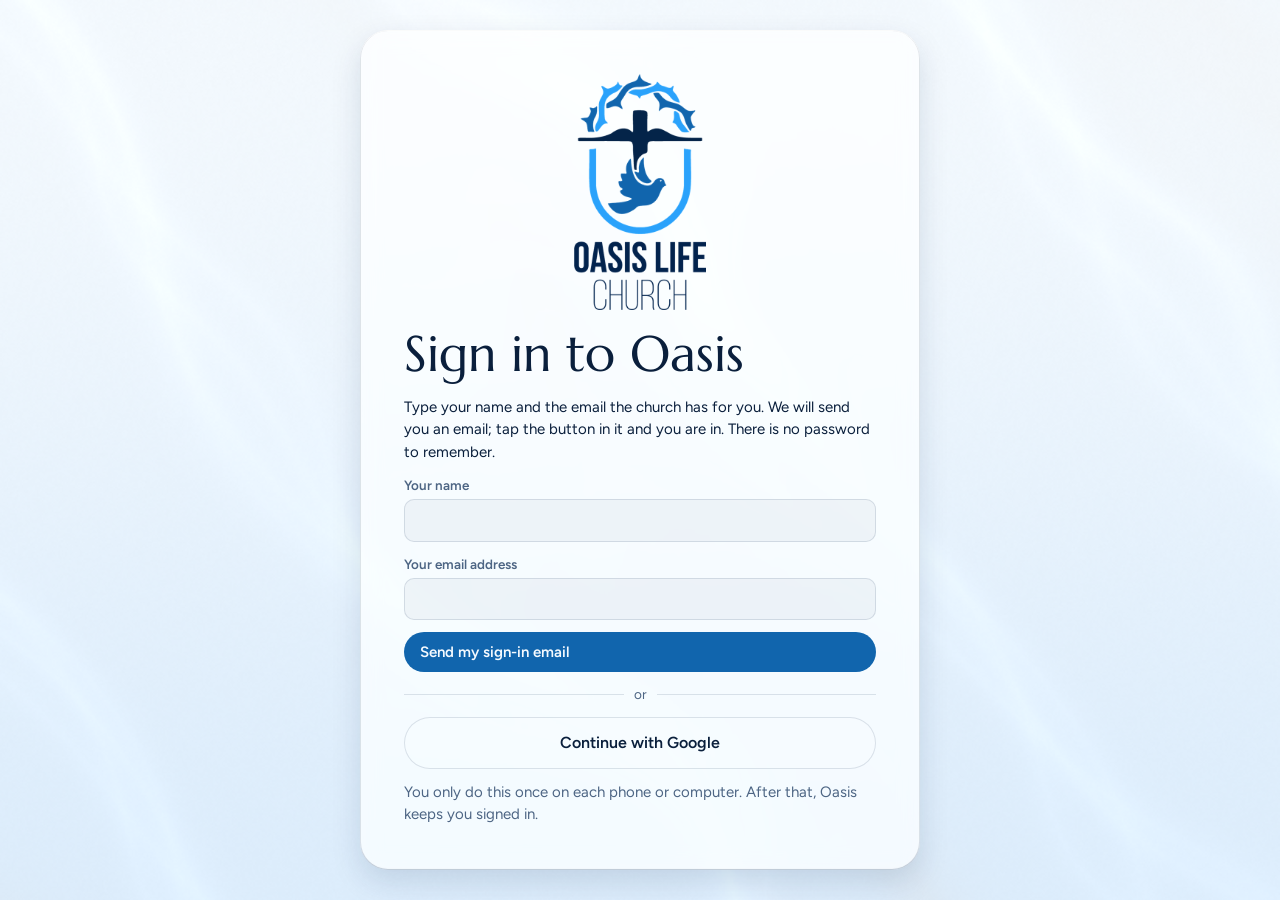
==== commit 348e8b57: "Free meeting notes: each device writes down its own speaker Co-Authored-By: Claude Opus 5.5 <noreply" ====
--- a/index.html
+++ b/index.html
@@ -14,7 +14,7 @@
 <meta name="apple-mobile-web-app-capable" content="yes">
 <meta name="apple-mobile-web-app-title" content="Oasis">
 <meta name="apple-mobile-web-app-status-bar-style" content="black-translucent">
-  <script type="module" crossorigin src="./assets/web-D8AL51TG.js"></script>
+  <script type="module" crossorigin src="./assets/web-BeEZjg-5.js"></script>
   <link rel="stylesheet" crossorigin href="./assets/web-DhXPnH5F.css">
 </head>
 <body>
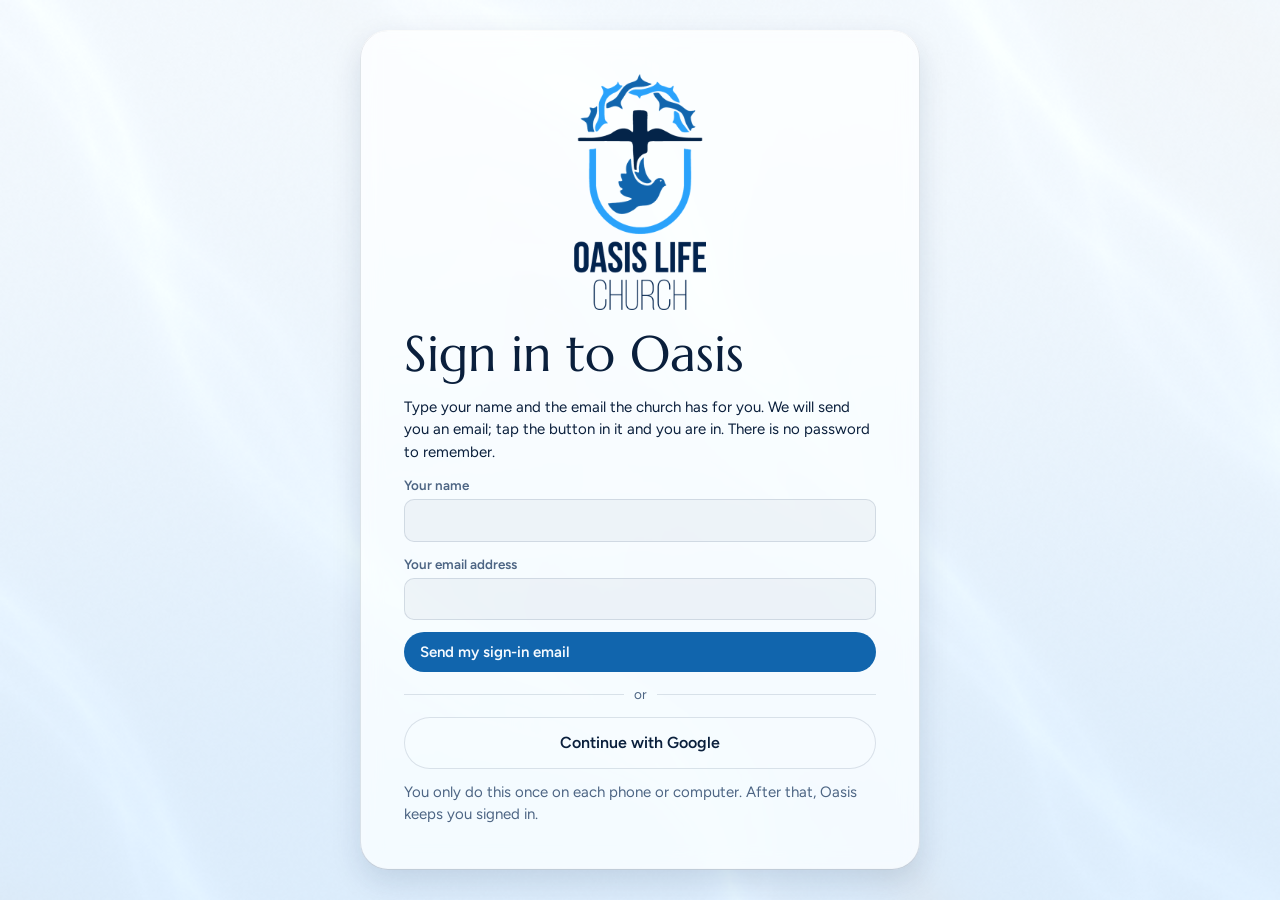
==== commit f11c5ceb: "Calls fill the whole screen Co-Authored-By: Claude Opus 5.5 <noreply@anthropic.com>" ====
--- a/index.html
+++ b/index.html
@@ -14,7 +14,7 @@
 <meta name="apple-mobile-web-app-capable" content="yes">
 <meta name="apple-mobile-web-app-title" content="Oasis">
 <meta name="apple-mobile-web-app-status-bar-style" content="black-translucent">
-  <script type="module" crossorigin src="./assets/web-BeEZjg-5.js"></script>
+  <script type="module" crossorigin src="./assets/web-BlLsbm6i.js"></script>
   <link rel="stylesheet" crossorigin href="./assets/web-DhXPnH5F.css">
 </head>
 <body>
